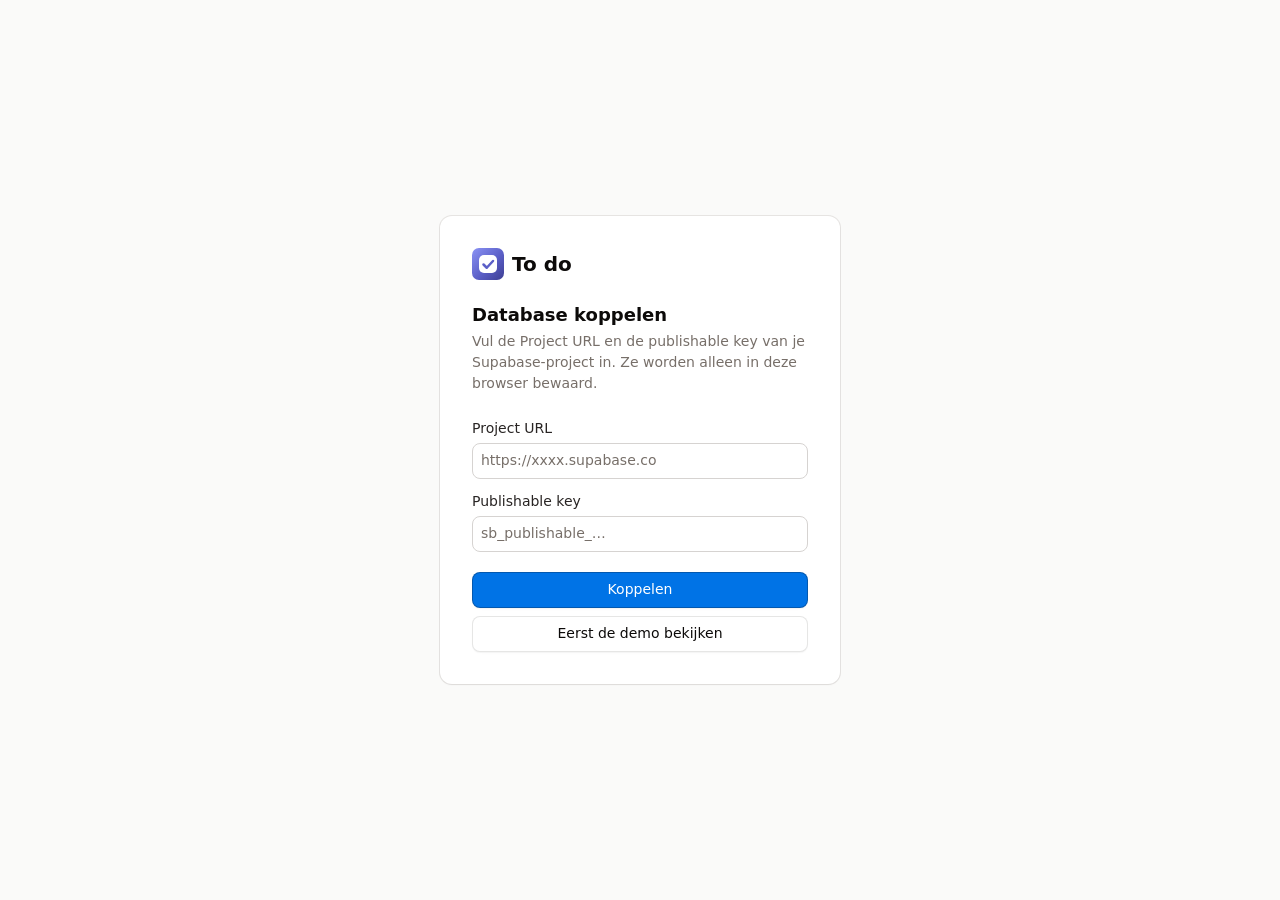
==== index.html @ 4c5f3b33 "To do-app: bord met lijsten (Teams-stijl) en notities per project Statische app zoals het CRM: bron " ====
<!DOCTYPE html>
<html lang="nl" data-theme="light">
<head>
<meta charset="utf-8">
<meta name="viewport" content="width=device-width, initial-scale=1, viewport-fit=cover">
<meta name="theme-color" content="#ffffff">
<meta name="apple-mobile-web-app-capable" content="yes">
<meta name="mobile-web-app-capable" content="yes">
<meta name="apple-mobile-web-app-title" content="To do">
<title>To do</title>
<link rel="icon" href="icon.svg" type="image/svg+xml">
<link rel="apple-touch-icon" href="icon-180.png">
<link rel="manifest" href="manifest.webmanifest">
<!--
  To do Ralph · to do's op een bord met lijsten (zoals Teams/Planner) en notities per project.
  Opzet gelijk aan het CRM: Moneybird UI-template, Supabase met Row Level Security, GitHub Pages.
  Demo zonder database: voeg ?demo toe aan de URL.
-->
<style>
/* ============================================================
   1. TOKENS — allemaal uit de Moneybird-stylesheet (lichte thema)
   ============================================================ */
:root{
  /* neutrale schaal (stone) */
  --n0:#ffffff; --n50:#fafaf9; --n100:#f5f5f4; --n200:#e7e5e4; --n300:#d6d3d1;
  --n400:#a6a09b; --n500:#776f69; --n600:#44403b; --n700:#292524; --n800:#0c0a09;
  /* blauw (merk) */
  --b50:#f5fbff; --b100:#e5f5ff; --b200:#cce6ff; --b300:#a3d1ff; --b400:#2491ff;
  --b500:#0073e6; --b600:#0057ad; --b700:#003b75;
  /* groen, oker, rood, paars, magenta */
  --g100:#f0f9f9; --g200:#c1ebe1; --g300:#94dbce; --g400:#36a18d; --g500:#2b8272; --g600:#216358; --g700:#15423b;
  --y100:#fff6e5; --y200:#ffdf9e; --y300:#ffc34d; --y400:#c28100; --y500:#9e6900; --y600:#754e00; --y700:#523600;
  --r100:#ffebeb; --r200:#ffdbdb; --r300:#ffbdbd; --r400:#ff5757; --r500:#eb0000; --r600:#b30000; --r700:#7a0000;
  --p100:#f3f1f8; --p200:#e4e2ee; --p300:#cfcce0; --p400:#9189c8; --p500:#786ab9; --p600:#5a4ca2; --p700:#3e336c;
  --m500:#d50199;
  --moneybird-blue:#0073e6; --moneybird-darkblue:#081245; --moneybird-skyblue:#00bfff;

  /* rollen */
  --app-background:var(--n50);
  --container-background:var(--n0);
  --block-background:var(--n50);
  --primary-title:var(--n800);
  --primary-text:var(--n700);
  --secondary-text:var(--n500);
  --placeholder:var(--n500);
  --border:rgba(12,10,9,.1);
  --border-dark:rgba(12,10,9,.2);
  --input-border:var(--n300);
  --link:var(--b600); --link-hover:var(--b700);
  --hover-bg:var(--n100);
  --active-bg:var(--b100); --active-text:var(--b600); --active-border:var(--b500);
  --focus-outline:var(--b200);
  --hover-overlay-rgb:12,10,9;
  --shadow-color-rgb:12,10,9;
  --shadow-border:rgba(166,160,155,.25);
  --overlay-bg:rgba(68,64,59,.4);

  /* signalen */
  --success:var(--g500); --success-hover:var(--g600);
  --danger:var(--r500);  --danger-hover:var(--r600);
  --warning:var(--y500); --warning-hover:var(--y600);
  --warning-alert:var(--y400);
  --info:var(--n500);
  --action:var(--b500);
  --badge-bg:var(--b200); --badge-text:var(--b700);
  --table-subheader:var(--n50); --table-informative:var(--b100); --table-highlighted:var(--y100);
  --table-danger:var(--r100); --table-selected:var(--n100);
  --table-line:var(--n200); --table-total-line:var(--n300);

  /* maten */
  --topnav-height:64px; --sidenav-width:240px; --sidenav-collapsed:64px;
  --button-height:36px; --button-padding:12px; --input-height:28px;
  --radius-container:12px; --radius:8px; --radius-small:4px; --radius-segment:6px; --radius-pagination:10px;
  --container-max:1100px; --form-column:816px;

  /* schaduwen */
  --shadow-container:0 0 0 1px var(--shadow-border), 0 1px 2px 0 rgba(var(--shadow-color-rgb),.05);
  --shadow-button:0 2px 4px -2px rgba(var(--shadow-color-rgb),.03), 0 1px 1px 0 rgba(var(--shadow-color-rgb),.03);
  --shadow-nav-active:0 1px 3px 0 rgba(19,29,41,.1);
  --shadow-dropdown:0 0 0 1px var(--shadow-border), 0 6px 12px -2px rgba(var(--shadow-color-rgb),.13), 0 2px 4px 0 rgba(var(--shadow-color-rgb),.1);
  --shadow-sticky:0 0 0 1px var(--shadow-border), 0 4px 8px -2px rgba(var(--shadow-color-rgb),.1), 0 2px 4px 0 rgba(var(--shadow-color-rgb),.08);
  --shadow-usermenu:0 8px 32px 0 rgba(0,59,117,.5);
  --shadow-segment:0 1px 2px .5px rgba(0,0,0,.05), 0 1px 4px 0 rgba(0,0,0,.05), 0 0 0 1px rgba(0,0,0,.1);
  --shadow-avatar:inset 0 0 0 1px rgba(12,10,9,.1);

  /* typografie */
  --font:"InterVariable","Inter",system-ui,-apple-system,"Segoe UI",Roboto,sans-serif;
  --font-mono:ui-monospace,SFMono-Regular,Menlo,Consolas,monospace;
  --text-body:14px; --lh-body:21px;
  --text-detail:12px; --lh-detail:18px;
  --text-headline:16px; --lh-headline:20px;
  --text-title2:18px; --lh-title2:22.5px;
  --text-title1:28px; --lh-title1:35px;
  --ease:cubic-bezier(.4,0,.2,1);
}

/* ============================================================
   2. BASIS
   ============================================================ */
*,*::before,*::after{box-sizing:border-box}
html,body{margin:0;background:var(--app-background);color:var(--primary-text);
  font:400 var(--text-body)/var(--lh-body) var(--font);font-variant-numeric:tabular-nums lining-nums;
  -webkit-font-smoothing:antialiased}
a{color:var(--link);text-decoration:none}
a:hover{color:var(--link-hover)}
button{font:inherit;color:inherit}
h1,h2,h3,p,ul{margin:0}
ul{padding:0;list-style:none}
.sr-only{position:absolute;width:1px;height:1px;overflow:hidden;clip:rect(0 0 0 0);white-space:nowrap}
.icon{width:1em;height:1em;stroke:currentColor;fill:none;stroke-width:1.75;stroke-linecap:round;stroke-linejoin:round;flex-shrink:0;display:block}
.icon--16{font-size:16px}.icon--14{font-size:14px}.icon--12{font-size:12px}

/* ============================================================
   3. LAYOUT: bovenbalk 64 · zijbalk 240 · main
   ============================================================ */
body{display:grid;grid-template-columns:var(--sidenav-width) 1fr;grid-template-rows:var(--topnav-height) 1fr;min-height:100vh;transition:grid-template-columns .3s}
body.sidenav-collapsed{grid-template-columns:var(--sidenav-collapsed) 1fr}

.topnav{grid-column:1/3;position:sticky;top:0;z-index:5000;height:var(--topnav-height);
  background:var(--container-background);border-bottom:1px solid var(--border);padding:0 12px}
.topnav__items{height:100%;display:grid;grid-template-columns:auto 1fr auto;align-items:center;gap:8px}
.topnav__left,.topnav__center,.topnav__right{display:flex;align-items:center;gap:8px;height:36px}
.topnav__center{justify-content:center}
.topnav__branding{display:flex;align-items:center;height:32px;width:calc(var(--sidenav-width) - 12px);padding-right:12px;margin-right:4px;color:var(--b600);font-weight:700;font-size:20px;letter-spacing:-.01em;gap:8px}
body.sidenav-collapsed .topnav__branding{width:auto}
.topnav__branding-mark{width:32px;height:32px;border-radius:8px;background:var(--b500);color:#fff;display:grid;place-items:center;font-size:16px}
body.sidenav-collapsed .topnav__branding-text{display:none}
.topnav .btn__text{max-width:10rem} /* Moneybird: 8rem; iets ruimer omdat de fallback-font breder is dan Inter */

/* zoekveld 416 × 36 */
.topnav-search{position:relative;width:416px;max-width:100%;height:36px}
.topnav-search__input{width:100%;height:36px;padding:0 40px;border:0;border-radius:var(--radius);background:var(--n100);
  font:500 var(--text-body)/normal var(--font);color:var(--n800);outline:0}
.topnav-search__input::placeholder{color:var(--primary-text)}
.topnav-search__input:focus{outline:2px solid var(--focus-outline)}
.topnav-search__icon{position:absolute;left:16px;top:11px;font-size:14px;color:var(--primary-text);pointer-events:none}
.topnav-search__kbd{position:absolute;right:6px;top:6px;height:24px;min-width:32px;padding:0 6px;border-radius:var(--radius-small);
  background:var(--n0);color:var(--n500);font:400 12px/18px var(--font-mono);display:flex;align-items:center;justify-content:center}
.topnav__notification{position:relative}
.topnav__notification-dot{position:absolute;top:4px;right:4px;width:12px;height:12px;border-radius:50%;background:var(--r500);border:2px solid #fff}

/* zijbalk */
.sidenav{grid-row:2;position:sticky;top:var(--topnav-height);height:calc(100vh - var(--topnav-height));
  background:var(--container-background);border-right:1px solid var(--border);overflow-y:auto;overflow-x:hidden;
  display:flex;flex-direction:column;justify-content:space-between}
.sidenav__items{padding:12px}
.sidenav__item{list-style:none}
.sidenav__item-link{display:flex;align-items:center;height:32px;border-radius:var(--radius);margin-bottom:4px;
  color:var(--primary-text);font-weight:500;text-decoration:none;position:relative;cursor:pointer;user-select:none}
.sidenav__item-link:hover,.sidenav__item-link:focus-visible{background:var(--hover-bg);color:var(--n800);outline:0}
.sidenav__item-icon{width:40px;display:flex;justify-content:center;color:var(--n600);font-size:16px}
.sidenav__item-text{flex:1;white-space:nowrap;overflow:hidden;text-overflow:ellipsis}
.sidenav__item-toggle{width:32px;height:32px;border:0;border-radius:var(--radius);background:transparent;color:var(--n500);
  display:flex;align-items:center;justify-content:center;cursor:pointer;font-size:14px;flex-shrink:0}
.sidenav__item-toggle:hover,.sidenav__item-toggle:focus-visible{background:rgba(0,0,0,.15);outline:0}
.sidenav__item-toggle .icon{transition:transform .15s var(--ease)}
.sidenav__item-link:focus-within{background:var(--hover-bg);color:var(--n800)} /* grijs direct na klik op de chevron = focus, geen 'open'-staat */
.sidenav__item--open > .sidenav__item-link .sidenav__item-toggle .icon{transform:rotate(180deg)}
.sidenav__item-link--active,.sidenav__item-link--active:hover{background:var(--b500);color:#fff;box-shadow:var(--shadow-nav-active)}
.sidenav__item-link--active .sidenav__item-icon,.sidenav__item-link--active .sidenav__item-toggle{color:#fff}
.sidenav__subitems{display:none;position:relative;margin-bottom:8px}
.sidenav__subitems::before{content:"";position:absolute;left:18px;top:0;bottom:0;width:2px;border-radius:1px;background:var(--border)}
.sidenav__item--open > .sidenav__subitems{display:block}
.sidenav__subitem-link{display:flex;align-items:center;height:32px;margin:0 0 4px 32px;padding-left:8px;border-radius:var(--radius);
  color:var(--n600);font-weight:500;cursor:pointer;white-space:nowrap;overflow:hidden;text-overflow:ellipsis}
.sidenav__subitem-link:hover{background:var(--hover-bg);color:var(--n800)}
.sidenav__subitem-link--active,.sidenav__subitem-link--active:hover{background:var(--b500);color:#fff;box-shadow:var(--shadow-nav-active)}
.sidenav__footer{padding:12px}
/* ingeklapt: 64 px, alleen iconen, tekst als zwarte tooltip */
body.sidenav-collapsed .sidenav{overflow:visible}
body.sidenav-collapsed .sidenav__item-text{position:absolute;left:48px;top:50%;transform:translateY(-50%);
  background:#000;color:#fff;border-radius:12px;padding:8px;width:max-content;max-width:20rem;display:none;z-index:6000;font-weight:500}
body.sidenav-collapsed .sidenav__item-link:hover .sidenav__item-text{display:block}
body.sidenav-collapsed .sidenav__item-toggle,body.sidenav-collapsed .sidenav__subitems{display:none}
body.sidenav-collapsed .sidenav__footer .icon{transform:rotate(180deg)}

/* werkvlak */
.main{grid-row:2;padding-bottom:64px;min-width:0}
.container{max-width:var(--container-max);margin:0 auto;padding:0 16px}
.main-column{max-width:var(--form-column)} /* formulierkolom: links uitgelijnd in de gecentreerde container, rest blijft leeg */
.actionbar{height:72px;display:flex;align-items:center;justify-content:space-between;gap:8px}
.actionbar--section{height:68px}
.actionbar__title{font:600 var(--text-title2)/var(--lh-title2) var(--font);color:var(--primary-title);padding-left:16px}
.actionbar__actions{display:flex;align-items:center;gap:8px}
.view{display:none}.view--active{display:block}

/* ============================================================
   4. KNOPPEN
   ============================================================ */
.btn{--btn-bg:var(--container-background);--btn-text:var(--n800);--btn-border:var(--border);--btn-overlay:.15;
  position:relative;display:inline-flex;align-items:center;justify-content:center;gap:8px;
  height:var(--button-height);min-width:var(--button-height);max-width:100%;padding:0 var(--button-padding);
  border-radius:var(--radius);border:1px solid var(--btn-border);background:var(--btn-bg);color:var(--btn-text);
  box-shadow:var(--shadow-button);font:500 var(--text-body)/var(--lh-body) var(--font);
  cursor:pointer;user-select:none;text-decoration:none;white-space:nowrap;transition:transform .1s ease-in-out;outline-offset:1px}
.btn:hover,.btn:active{background:linear-gradient(rgba(var(--hover-overlay-rgb),var(--btn-overlay)),rgba(var(--hover-overlay-rgb),var(--btn-overlay))),var(--btn-bg);color:var(--btn-text)}
.btn:active{transform:scale(.98)}
.btn:focus-visible{outline:2px dashed var(--m500)}
.btn__text{padding-bottom:1px;overflow:hidden;text-overflow:ellipsis;white-space:nowrap}
.btn__icon-right{margin-left:-4px;font-size:14px;transition:transform .15s var(--ease)}
.btn[aria-expanded="true"] .btn__icon-right{transform:rotate(180deg)}
.btn--primary{--btn-bg:var(--b500);--btn-text:#fff;--btn-border:rgba(12,10,9,.25)}
.btn--success{--btn-bg:var(--success);--btn-text:#fff;--btn-border:rgba(12,10,9,.25)}
.btn--danger{--btn-bg:var(--danger);--btn-text:#fff;--btn-border:rgba(12,10,9,.25)}
.btn--warning{--btn-bg:var(--warning);--btn-text:#fff;--btn-border:rgba(12,10,9,.25)}
.btn--dark{--btn-bg:var(--n600);--btn-text:#fff;--btn-border:var(--n700)}
.btn--info{--btn-bg:var(--b100);--btn-text:var(--b600);--btn-border:var(--b500)}
.btn--light{--btn-bg:var(--n100);--btn-text:var(--primary-text);--btn-border:var(--n700)}
.btn--transparent{--btn-bg:transparent;--btn-text:#fff;--btn-border:rgba(255,255,255,.4);--btn-overlay:.1;box-shadow:none}
.btn--icon-only{width:var(--button-height);padding:0 8px}
.btn--icon-only:has(.btn__icon-right){width:auto;padding:0 var(--button-padding);gap:4px}
.btn:disabled,.btn--disabled{--btn-bg:var(--n100);--btn-text:var(--n500);--btn-border:var(--n300);cursor:default;pointer-events:none}
/* in tabellen en formulieren: knop zo hoog als een veld */
.table .btn,.form-input .btn,.compact .btn{--button-height:var(--input-height);--button-padding:8px}

/* ============================================================
   5. UITKLAPMENU'S
   ============================================================ */
.drpdwn{position:relative;display:inline-flex}
.drpdwn__menu{position:absolute;top:100%;left:0;margin-top:4px;min-width:192px;padding:4px;z-index:6000;
  background:var(--container-background);border-radius:var(--radius);box-shadow:var(--shadow-dropdown);
  display:flex;flex-direction:column;opacity:0;transform:scale(.96);transform-origin:top;pointer-events:none;
  transition:opacity 75ms var(--ease),transform 75ms var(--ease)}
.drpdwn__menu--right{left:auto;right:0;transform-origin:top right}
.drpdwn--open .drpdwn__menu{opacity:1;transform:none;pointer-events:auto}
.drpdwn__item{display:flex;align-items:center;gap:8px;padding:6px 8px;border-radius:var(--radius-small);
  color:var(--primary-text);white-space:nowrap;cursor:pointer;border:0;background:none;width:100%;text-align:left;font:inherit}
.drpdwn__item:hover,.drpdwn__item:focus-visible{background:var(--hover-bg);color:var(--primary-text);outline:0}
.drpdwn__item .icon{color:var(--n500);font-size:14px}
.drpdwn__item--danger{color:var(--r500)}.drpdwn__item--danger .icon{color:var(--r400)}
.drpdwn__divider{border:0;border-top:1px solid var(--border);margin:4px 0}
/* donkerblauw menu (gebruiker, administratie) */
.drpdwn__menu--blue{width:225px;padding:12px;border-radius:var(--radius-container);
  background:radial-gradient(100% 100% at 50% 0%,var(--b500) 0%,var(--b600) 100%);box-shadow:var(--shadow-usermenu)}
.drpdwn__menu--blue .drpdwn__item{height:36px;padding:8px;border-radius:var(--radius);color:#fff;font-weight:500}
.drpdwn__menu--blue .drpdwn__item .icon{color:rgba(255,255,255,.5);font-size:16px}
.drpdwn__menu--blue .drpdwn__item:hover{background:rgba(255,255,255,.1);color:#fff}
.drpdwn__menu--blue .drpdwn__divider{border-top-color:rgba(255,255,255,.1);margin:8px 0}
.drpdwn__suffix{margin-left:auto;color:rgba(255,255,255,.5);font-weight:400}

/* ============================================================
   6. CONTAINERS, MELDINGEN, KAARTEN, LIJSTEN
   ============================================================ */
.base-container{background:var(--container-background);border-radius:var(--radius-container);box-shadow:var(--shadow-container)}
.base-container--padding{padding:12px 16px}
.stack{display:flex;flex-direction:column;gap:8px;margin-bottom:16px}
.alert{display:flex;align-items:center;gap:12px;padding:12px 16px;background:var(--container-background);
  border-radius:var(--radius-container);box-shadow:var(--shadow-container);color:var(--primary-text);--alert-color:var(--info)}
.alert__icon{align-self:flex-start;margin-top:2px;font-size:16px;color:var(--alert-color)}
.alert__body{flex:1;font-weight:500}
.alert__chevron{font-size:14px;color:var(--n400)}
.alert--success{--alert-color:var(--success)} .alert--danger{--alert-color:var(--danger)}
.alert--warning{--alert-color:var(--warning-alert)} .alert--action{--alert-color:var(--action)}
a.alert:hover{color:var(--primary-text)}

.cards{display:grid;grid-template-columns:repeat(3,1fr);gap:16px}
.card{padding:8px 16px;display:flex;flex-direction:column}
.card__title{font:500 var(--text-body)/17.5px var(--font);padding:4px 0 12px}
.feed-item{border-top:1px solid var(--border);padding:4px 0}
.feed-item__link{display:grid;grid-template-columns:36px 1fr 17.5px;gap:0 12px;align-items:center;padding:8px;margin:0 -8px;border-radius:var(--radius);color:var(--primary-text)}
.feed-item__link:hover{background:var(--hover-bg);color:var(--primary-text)}
.feed-item__icon{width:36px;height:36px;border-radius:var(--radius);background:var(--b500);color:#fff;display:grid;place-items:center;font-size:16px}
.feed-item__icon--attention{background:var(--y500)}
.feed-item__icon--success{background:var(--g500)}
.feed-item__title{color:var(--primary-text)}
.feed-item__title small{color:var(--secondary-text);font-size:inherit}
.feed-item__detail{font:600 var(--text-headline)/var(--lh-headline) var(--font)}
.feed-item__chevron{font-size:14px;color:var(--n300)}

.feed-list{padding:0;overflow:hidden}
.feed-entry{display:grid;grid-template-columns:36px auto 1fr 88px;grid-template-rows:21px 24px;gap:4px 12px;
  align-items:center;padding:12px 16px;color:var(--primary-text)}
.feed-entry:nth-child(odd){background:var(--n50)}
.feed-entry:hover{color:var(--primary-text)}
.feed-entry__avatar{grid-row:1/3;width:36px;height:36px;border-radius:var(--radius);background:var(--n0);box-shadow:var(--shadow-avatar);
  display:grid;place-items:center;font:600 12px/18px var(--font);color:var(--n500);text-transform:uppercase}
.feed-entry__title{grid-column:2/4;font-weight:500;white-space:nowrap;overflow:hidden;text-overflow:ellipsis}
.feed-entry__state{grid-column:2}
.feed-entry__subtitle{grid-column:3;color:var(--secondary-text);display:flex;align-items:center;gap:4px;white-space:nowrap;overflow:hidden;text-overflow:ellipsis;min-width:0}
.feed-entry__subtitle span{overflow:hidden;text-overflow:ellipsis}
.feed-entry__amount{grid-column:4;grid-row:1;text-align:right;font-weight:500}
.feed-entry__date{grid-column:4;grid-row:2;text-align:right;color:var(--secondary-text)}

/* bedragnotatie: centen als kleine superscript */
.money{font-variant-numeric:tabular-nums;white-space:nowrap}
.money__cents{font-size:10px;line-height:15px;vertical-align:text-top}

/* ============================================================
   7. STATUSLABELS, BADGES
   ============================================================ */
.state-label{display:inline-flex;align-items:center;justify-content:center;gap:4px;height:24px;padding:0 8px;border-radius:var(--radius);
  background:var(--info);color:#fff;font:600 var(--text-detail)/var(--lh-detail) var(--font);white-space:nowrap}
.state-label--success{background:var(--success)} .state-label--warning{background:var(--warning)}
.state-label--danger{background:var(--danger)} .state-label--action{background:var(--action)}
.state-label--full-width{display:flex;height:28px;width:104px}
.badge{display:inline-flex;align-items:center;height:20px;padding:0 4px;border-radius:var(--radius);background:var(--badge-bg);color:var(--badge-text);font:600 var(--text-detail)/var(--lh-detail) var(--font)}
.kbd{display:inline-flex;align-items:center;height:24px;padding:0 6px;border-radius:var(--radius-small);background:var(--n0);box-shadow:var(--shadow-container);color:var(--n500);font:400 12px/18px var(--font-mono)}

/* ============================================================
   8. TABELLEN
   ============================================================ */
.table-container{background:var(--container-background);border-radius:var(--radius-container);box-shadow:var(--shadow-container);overflow:hidden}
.table{width:100%;table-layout:fixed;border-collapse:separate;border-spacing:0}
.table th,.table td{height:40px;padding:0 8px;white-space:nowrap;overflow:hidden;text-overflow:ellipsis;vertical-align:middle;text-align:left;color:var(--primary-text)}
.table th{font-weight:500;box-shadow:inset 0 -1px 0 0 var(--table-line)}
.table th:first-child,.table td:first-child{padding-left:16px}
.table th:last-child,.table td:last-child{padding-right:16px}
.table__cell--amount{text-align:right!important;text-overflow:initial}
.table__cell--checkbox{width:40px;padding:0 8px 0 16px}
.table__row--link{cursor:pointer}
.table__row--link:hover{background-image:linear-gradient(rgba(var(--hover-overlay-rgb),.05),rgba(var(--hover-overlay-rgb),.05))}
.table__row--selected td{background:var(--table-selected)}
.table__row--subheader td{background:var(--table-subheader);font-weight:500;box-shadow:inset 0 -1px 0 0 var(--table-line),0 -1px 0 0 var(--table-line)}
.table__row--total td{border-top:1px solid var(--table-total-line);font-weight:500}
.table a{color:var(--primary-text)}
.checkbox{display:inline-flex;align-items:center;gap:8px;padding-top:4px;cursor:pointer;font-weight:500}
.checkbox input{width:16px;height:16px;margin:0;accent-color:var(--b500);border:1px solid var(--n300)}

.pagination{display:flex;align-items:center;gap:2px;padding:2px;margin:12px auto 0;width:fit-content;max-width:100%;
  background:var(--container-background);border-radius:var(--radius-pagination);box-shadow:var(--shadow-container)}
.pagination>*{min-width:30px;height:30px;padding:0 8px;display:inline-flex;align-items:center;justify-content:center;border-radius:var(--radius);
  color:var(--primary-text);transition:background-color .15s cubic-bezier(.65,0,.35,1)}
.pagination>a:hover{background:var(--hover-bg);color:var(--primary-text)}
.pagination>.current{background:var(--active-bg);color:var(--active-text)}
.pagination>span{color:var(--placeholder);cursor:default}

/* tabs */
.tab-group{display:flex;align-items:flex-end;gap:2px}
.tab{display:inline-flex;align-items:center;height:36px;background:var(--n100);border:1px solid var(--border);border-radius:4px 4px 0 0;color:var(--secondary-text);font-weight:500;padding:0 16px;cursor:pointer}
.tab:hover{color:var(--link-hover)}
.tab--active{background:var(--n50);border-bottom-color:var(--n50);color:var(--primary-text)}

/* ============================================================
   9. FORMULIEREN
   ============================================================ */
.fieldset{border:0;padding:0;margin:0 0 24px;min-width:0}
.fieldset__header{display:flex;align-items:center;gap:8px;padding-bottom:12px;margin-bottom:16px;border-bottom:1px solid var(--border);font-weight:500}
.fieldset__header .icon{font-size:16px;color:var(--n600)}
.fieldset__sub{padding-left:32px}
.fieldset__subtitle{font-weight:500;margin:16px 0 8px}
.form-input{display:grid;grid-template-columns:162px 1fr;column-gap:8px;margin-bottom:4px;align-items:start}
.form-input__label{display:flex;align-items:center;gap:6px;height:var(--input-height);padding-bottom:1px;font-weight:500;color:var(--primary-text)}
.form-input__label .icon{font-size:14px;color:var(--b500)}
.form-input__field{display:flex;align-items:center;gap:8px;min-width:0}
.form-input__hint{color:var(--secondary-text);font-size:var(--text-detail);line-height:var(--lh-detail);margin-top:4px}
.text-field{position:relative;display:inline-flex;align-items:center}
.text-field__input,.select,.textarea{height:var(--input-height);padding:4px 8px 5px;border:1px solid var(--input-border);border-radius:var(--radius);
  background:var(--n0);color:var(--primary-text);font:400 var(--text-body)/normal var(--font);font-variant-numeric:tabular-nums;
  text-overflow:ellipsis;outline:0;appearance:none;width:186px;max-width:100%}
.text-field__input:focus,.select:focus,.textarea:focus{border-color:var(--b500);outline:2px solid var(--focus-outline);outline-offset:0}
.text-field__input::placeholder{color:var(--placeholder)}
.text-field__input:disabled{background:var(--n100);color:var(--n500)}
.text-field--warning .text-field__input{border-color:var(--y400)}
.text-field--warning .text-field__input:focus{outline-color:var(--y200)}
.text-field--success .text-field__input{border-color:var(--g500)}
.text-field--error .text-field__input{border-color:var(--r500)}
.text-field--error .text-field__input:focus{outline-color:var(--r200)}
.text-field--wide .text-field__input{width:235px}
.text-field--narrow .text-field__input{width:118px}
.text-field--full .text-field__input{width:100%}
.input-group{display:inline-flex;align-items:stretch}
.input-group__prefix{display:flex;align-items:center;gap:4px;height:var(--input-height);padding:0 8px 0 10px;border:1px solid var(--input-border);border-right:0;border-radius:var(--radius) 0 0 var(--radius);background:var(--n0);color:var(--primary-text);cursor:pointer}
.input-group__prefix .icon{font-size:12px;color:var(--n500)}
.input-group .text-field__input{border-radius:0 var(--radius) var(--radius) 0}
.select{width:240px;padding-right:28px;background-image:url("data:image/svg+xml,%3Csvg xmlns='http://www.w3.org/2000/svg' viewBox='0 0 24 24' fill='none' stroke='%23776f69' stroke-width='2' stroke-linecap='round' stroke-linejoin='round'%3E%3Cpath d='M6 9l6 6 6-6'/%3E%3C/svg%3E");background-repeat:no-repeat;background-position:right 8px center;background-size:14px}
.textarea{height:auto;min-height:84px;resize:none;width:100%;line-height:var(--lh-body)}
.radio-group--segmented{display:inline-flex;height:28px;padding:2px;border-radius:var(--radius);background:var(--n100);gap:0}
.radio-group__item{display:flex}
.radio-group__item input{position:absolute;opacity:0;width:0;height:0}
.radio-group__label{display:flex;align-items:center;height:24px;padding:2px 8px;border-radius:var(--radius-segment);font:600 var(--text-detail)/var(--lh-detail) var(--font);color:var(--n500);cursor:pointer}
.radio-group__item input:checked + .radio-group__label{background:var(--n0);color:var(--primary-text);box-shadow:var(--shadow-segment)}
/* schakelaar: rustig grijs spoor, witte knop met schaduw; aan = blauw */
.switch{-webkit-appearance:none;appearance:none;position:relative;display:inline-block;flex:none;width:40px;height:24px;padding:0;margin:0;border:0;border-radius:12px;
  background:var(--n300);cursor:pointer;transition:background .18s ease;box-shadow:inset 0 0 0 1px rgba(0,0,0,.04);vertical-align:middle}
.switch:hover{background:var(--n400,#b5b5b0)}
.switch:focus-visible{outline:2px solid var(--b500);outline-offset:2px}
.switch::after{content:"";position:absolute;top:3px;left:3px;width:18px;height:18px;border-radius:50%;background:#fff;
  box-shadow:0 1px 2px rgba(0,0,0,.18),0 1px 1px rgba(0,0,0,.06);transition:transform .18s ease}
.switch .switch__knob{display:none}
.switch[aria-checked="true"]{background:var(--b500)}
.switch[aria-checked="true"]:hover{background:var(--b600,var(--b500))}
.switch[aria-checked="true"]::after{transform:translateX(16px)}
.switch-row{display:inline-flex;align-items:center;gap:10px;min-height:var(--input-height)}
.switch-row__hint{color:var(--secondary-text);font-size:13px}
.actionbar-bottom{position:sticky;bottom:16px;margin-top:16px;height:72px;display:flex;align-items:center;justify-content:center;gap:8px;padding:0 16px;
  background:var(--container-background);border-radius:var(--radius-container);box-shadow:var(--shadow-sticky);z-index:100}

/* ============================================================
   10. DIALOOG
   ============================================================ */
.overlay{position:fixed;inset:0;z-index:7000;background:var(--overlay-bg);display:none}
.popup{position:fixed;inset:0;z-index:8000;display:none;align-items:center;justify-content:center;pointer-events:none}
.popup--open,.overlay--open{display:flex}
.popup__container{pointer-events:all;width:768px;max-width:100%;max-height:100%;margin:16px;display:flex;flex-direction:column;
  background:var(--container-background);border-radius:var(--radius-container);box-shadow:var(--shadow-dropdown)}
.popup--small .popup__container{width:400px}
.popup__header{display:flex;align-items:center;justify-content:space-between;gap:8px;padding:16px;border-bottom:1px solid var(--border)}
.popup__title{font:600 var(--text-title2)/var(--lh-title2) var(--font);color:var(--primary-title)}
.popup__body{padding:16px;overflow-y:auto}
.popup--small .popup__body{padding:32px}
.popup__footer{display:flex;justify-content:center;gap:8px;padding:16px 16px 32px}
.popup .text-field__input,.popup .select{height:36px}
.popup .form-input__label{height:36px}


/* ============================================================
   To do — aanvullingen op het Moneybird-template
   ============================================================ */
.icon--20{font-size:20px}
.muted{color:var(--secondary-text)}
.nowrap{white-space:nowrap}
.mt16{margin-top:16px}.mb16{margin-bottom:16px}
.hidden{display:none!important}

/* lege staat */
.empty{padding:32px 16px;text-align:center;color:var(--secondary-text)}
.empty__title{color:var(--primary-text);font-weight:500;margin-bottom:4px}
.empty .btn{margin-top:12px}

/* zoekveld (telefoon) */
.filter-search{width:240px}
.filter-search .text-field__input{width:100%;padding-left:28px}
.filter-search .icon{position:absolute;left:9px;font-size:13px;color:var(--n500);pointer-events:none}

/* formulieren en dialoog */
.kv{display:grid;grid-template-columns:auto 1fr;gap:4px 12px}
.kv dt{color:var(--secondary-text)}
.kv dd{margin:0;text-align:right;font-weight:500}
.form-input--top .form-input__label{align-self:start}
.text-field__input[type=date]{width:150px}
.popup .textarea{min-height:84px;resize:vertical}
.popup .select{width:100%;max-width:320px}
.popup--small .text-field__input{width:100%}
.chips{display:flex;flex-wrap:wrap;gap:6px;align-items:center;min-height:36px}
.topnav__user .icon--14{display:none}
.topnav__user .btn__text{max-width:14rem}
.brand-logo{width:32px;height:32px;display:block;flex-shrink:0}

/* instellingen: rijen */
.type-row{display:flex;align-items:center;gap:8px;margin-bottom:4px}
.type-row .text-field__input{width:240px}
.type-row__count{color:var(--secondary-text);min-width:70px}

/* melding onderaan */
.toast{position:fixed;left:50%;bottom:24px;transform:translateX(-50%) translateY(8px);z-index:9000;opacity:0;pointer-events:none;
  transition:opacity .15s var(--ease),transform .15s var(--ease);box-shadow:var(--shadow-dropdown);max-width:calc(100vw - 32px)}
.toast--open{opacity:1;transform:translateX(-50%)}

/* inlog- en configuratiescherm */
body.auth-mode{display:block}
body.auth-mode .topnav,body.auth-mode .sidenav,body.auth-mode .main,body.auth-mode .tabbar{display:none}
.auth{min-height:100vh;display:none;align-items:center;justify-content:center;padding:16px}
body.auth-mode .auth{display:flex}
.auth__box{width:400px;max-width:100%;padding:32px}
.auth__brand{display:flex;align-items:center;gap:8px;color:var(--primary-title);font-weight:700;font-size:20px;margin-bottom:24px}
.auth__title{font:600 var(--text-title2)/var(--lh-title2) var(--font);color:var(--primary-title);margin-bottom:4px}
.auth__lead{color:var(--secondary-text);margin-bottom:24px}
.auth__field{display:flex;flex-direction:column;gap:4px;margin-bottom:12px}
.auth__field label{font-weight:500}
.auth__field .text-field__input{width:100%;height:36px}
.auth__actions{display:flex;flex-direction:column;gap:8px;margin-top:20px}
.auth__actions .btn{justify-content:center}
.auth__error{color:var(--r600);margin-top:12px;min-height:21px}
.auth__switch{margin-top:16px;color:var(--secondary-text);text-align:center}
.auth__switch a{cursor:pointer}

/* zijbalk */
.sidenav__divider{height:1px;background:var(--border);margin:8px 4px 12px}
.sidenav__item-link--active .badge{background:#fff;color:var(--b600)}

/* ============================================================
   LABELS (kleuren zoals in Teams/Planner)
   ============================================================ */
.lc-groen{--lb:#d9ecc8;--lf:#2c5410}
.lc-geel{--lb:#f6e9c1;--lf:#6b4a00}
.lc-rood{--lb:#f9d6d6;--lf:#8e1a1a}
.lc-blauw{--lb:#d4e6f8;--lf:#0d4a85}
.lc-paars{--lb:#e3dcf5;--lf:#4b2f8f}
.lc-roze{--lb:#f8d7ea;--lf:#8a1c5c}
.lc-teal{--lb:#cdeceb;--lf:#0f5553}
.lc-grijs{--lb:#e7e5e4;--lf:#44403b}
.lbl{display:inline-flex;align-items:center;gap:4px;height:28px;padding:0 10px;border-radius:6px;background:var(--lb,var(--n100));color:var(--lf,var(--n600));
  font:600 13px/1 var(--tfont);white-space:nowrap;max-width:100%;overflow:hidden;text-overflow:ellipsis;border:0}
.lbl--dot{width:16px;height:16px;padding:0;border-radius:4px;flex-shrink:0}
.lbl--pick{cursor:pointer;height:30px;box-shadow:inset 0 0 0 1px rgba(12,10,9,.08);opacity:.55}
.lbl--pick .icon{display:none}
.lbl--pick:hover{opacity:.85}
.lbl--on,.lbl--on:hover{opacity:1;box-shadow:inset 0 0 0 2px var(--lf)}
.lbl--on .icon{display:block}

/* ============================================================
   TO DO'S: bord met lijsten als kolommen, zoals Teams/Planner
   ============================================================ */
:root{--tfont:"Segoe UI","Segoe UI Web (West European)",-apple-system,BlinkMacSystemFont,Roboto,"Helvetica Neue",sans-serif;--tline:#e0e0e0;--ttext:#242424;--tsub:#616161}
body[data-view=taken] .main,body[data-view=notities] .main{padding-bottom:0}
.board-page{display:flex;flex-direction:column;height:calc(100vh - var(--topnav-height));height:calc(100dvh - var(--topnav-height));font-family:var(--tfont);color:var(--ttext)}
.board-bar{display:flex;flex-wrap:wrap;align-items:center;gap:8px 16px;padding:16px 24px 4px}
.board-bar__title{margin:0;font:600 20px/28px var(--tfont);color:var(--ttext)}
.board-bar__filter{display:flex;flex-wrap:wrap;gap:6px}
.board-bar__count{margin-left:auto;font-size:13px}
.fpill{height:28px;padding:0 12px;border-radius:999px;border:1px solid var(--tline);background:#fff;color:var(--tsub);font:600 13px/1 var(--tfont);cursor:pointer}
.fpill:hover{border-color:#bdbdbd;color:var(--ttext)}
.fpill--on,.fpill--on:hover{background:var(--lb,#ebebeb);color:var(--lf,var(--ttext));border-color:var(--lf,#8a8a8a)}
.board{flex:1;min-height:0;display:grid;grid-auto-flow:column;grid-auto-columns:minmax(300px,380px);gap:8px;padding:8px 16px 0;overflow-x:auto;overflow-y:hidden;align-items:stretch}
.col{display:flex;flex-direction:column;min-height:0;min-width:0;padding:0 8px;border-radius:10px}
.col--over{background:rgba(91,95,199,.06)}
.col__head{display:flex;align-items:center;gap:4px;padding:8px 4px 4px 8px;min-height:44px}
.col__title{flex:1;min-width:0;margin:0;display:flex;gap:6px;font:700 18px/24px var(--tfont);color:var(--ttext)}
.col__name{overflow:hidden;text-overflow:ellipsis;white-space:nowrap}
.col__n{flex-shrink:0}
.col__menu,.tcard__menu{display:grid;place-items:center;width:28px;height:28px;border:0;border-radius:6px;background:none;color:var(--tsub);cursor:pointer;font-size:18px;flex-shrink:0}
.col__menu:hover,.tcard__menu:hover,.drpdwn--open>.col__menu,.drpdwn--open>.tcard__menu{background:#ebebeb;color:var(--ttext)}
.col__menu{opacity:0}
.col:hover .col__menu,.col__menu:focus-visible,.drpdwn--open>.col__menu{opacity:1}
.col__add{display:flex;align-items:center;gap:12px;width:100%;height:40px;padding:0 8px;margin-bottom:6px;border:0;border-radius:6px;background:none;color:var(--ttext);font:600 15px/1 var(--tfont);cursor:pointer;text-align:left;flex-shrink:0}
.col__add .icon{font-size:20px;stroke-width:1.5}
.col__add:hover{background:#ebebeb}
.col__body{flex:1;min-height:60px;overflow-y:auto;overflow-x:hidden;padding:2px 6px 32px 2px;display:flex;flex-direction:column;gap:8px;scrollbar-width:thin;scrollbar-color:#8a8a8a transparent}
.col--end .col__body::after{content:"";display:block;height:3px;border-radius:2px;background:#5b5fc7;flex-shrink:0;order:0}

/* kaart */
.tcard{position:relative;flex-shrink:0;display:flex;flex-direction:column;gap:10px;padding:14px 16px 16px;border-radius:8px;background:#fff;border:1px solid var(--tline);
  box-shadow:0 1px 2px rgba(0,0,0,.08),0 2px 4px rgba(0,0,0,.05);cursor:pointer;outline:0}
.tcard:hover{box-shadow:0 2px 4px rgba(0,0,0,.1),0 6px 12px rgba(0,0,0,.09)}
.tcard:focus-visible{border-color:#5b5fc7;box-shadow:0 0 0 1px #5b5fc7}
.tcard--dragging{opacity:.35}
.tcard--before::before{content:"";position:absolute;left:0;right:0;top:-6px;height:3px;border-radius:2px;background:#5b5fc7}
.tcard__labels{display:flex;flex-wrap:wrap;gap:6px;padding-right:28px}
.tcard__row{display:flex;align-items:flex-start;gap:12px;padding-left:12px}
.tcard__labels + .tcard__row .tcard__title{padding-right:0}
.tcard__title{flex:1;min-width:0;padding-right:24px;font:400 16px/24px var(--tfont);color:var(--ttext);overflow-wrap:anywhere}
.tcard__meta{display:flex;flex-wrap:wrap;align-items:center;gap:6px 14px;padding-left:12px}
.tmeta{display:inline-flex;align-items:center;gap:6px;font:400 12px/16px var(--tfont);color:var(--tsub)}
.tmeta .icon{font-size:18px;stroke-width:1.4}
.tmeta--late{color:#c4314b;font-weight:600}
.tmeta--today{color:#8a5a00;font-weight:600}
.tcard .drpdwn{position:absolute;top:10px;right:8px}
.tcard__menu{opacity:0}
.tcard:hover .tcard__menu,.tcard:focus-within .tcard__menu,.drpdwn--open>.tcard__menu{opacity:1}
/* rondje om af te vinken */
.tcheck{display:grid;place-items:center;flex-shrink:0;width:20px;height:20px;margin-top:2px;padding:0;border-radius:50%;border:1.5px solid #424242;background:#fff;color:transparent;cursor:pointer;font-size:12px}
.tcheck .icon{stroke-width:2.5}
.tcheck:hover{color:#424242}
.tcheck:focus-visible{outline:2px solid #5b5fc7;outline-offset:2px}
.tcheck--on,.tcheck--on:hover{background:#5b5fc7;border-color:#5b5fc7;color:#fff}
.tcheck--ghost{border-style:dashed;border-color:#8a8a8a;cursor:default}
.tcard--done .tcard__title{color:var(--tsub);text-decoration:line-through}
.tcard--done .lbl{opacity:.6}
/* nieuwe taak */
.tcard--new{cursor:default;border-color:#5b5fc7;box-shadow:0 0 0 1px #5b5fc7}
.tcard__input{flex:1;min-width:0;border:0;outline:0;background:none;padding:0;font:400 16px/24px var(--tfont);color:var(--ttext)}
.tcard__input::placeholder{color:#8a8a8a}
.tcard__newbar{display:flex;justify-content:flex-end;gap:8px}
.tcard__newbar .btn{--button-height:30px;--button-padding:12px}
.cl{width:100%;min-width:0}
/* voltooide taken */
.col__done{display:flex;align-items:center;gap:12px;width:100%;height:40px;flex-shrink:0;margin-top:6px;padding:0 12px 0 14px;border:0;border-radius:6px;background:none;color:var(--tsub);font:400 15px/1 var(--tfont);cursor:pointer;text-align:left}
.col__done:hover{background:#ebebeb;color:var(--ttext)}
.col__done .icon{font-size:18px}
.col__done-n{margin-left:auto}
/* nieuwe lijst */
.col--new{padding-top:8px}
.col__newlist{display:flex;align-items:center;gap:10px;width:100%;height:44px;padding:0 12px;border:1px dashed #bdbdbd;border-radius:8px;background:none;color:var(--tsub);font:600 15px/1 var(--tfont);cursor:pointer}
.col__newlist:hover{background:#ebebeb;color:var(--ttext)}
/* checklist in het taakvenster */
.cl-row{display:flex;align-items:center;gap:8px;margin-bottom:4px}
.cl-check{width:18px;height:18px;margin:0;flex-shrink:0;accent-color:#5b5fc7;cursor:pointer}
.cl-row .cl-text{flex:1;min-width:0;border-color:transparent;background:none}
.cl-row .cl-text:hover{border-color:var(--input-border)}
.cl-row .cl-text:focus{border-color:var(--b500);background:var(--n0)}
.cl-check:checked + .cl-text{text-decoration:line-through;color:var(--secondary-text)}
.cl-x{color:var(--n500);opacity:0}
.cl-row:hover .cl-x,.cl-x:focus-visible{opacity:1}
.cl-plus{display:grid;place-items:center;width:18px;height:18px;color:var(--n500);flex-shrink:0}
.cl-row--new .cl-text{border-color:var(--input-border);background:var(--n0)}

/* ============================================================
   NOTITIES: projecten · notities · editor
   ============================================================ */
.notes{display:grid;grid-template-columns:240px 300px minmax(0,1fr);height:calc(100vh - var(--topnav-height));height:calc(100dvh - var(--topnav-height))}
.npane{display:flex;flex-direction:column;min-width:0;min-height:0;border-right:1px solid var(--border)}
.npane--list{background:var(--container-background)}
.npane--editor{border-right:0;background:var(--container-background)}
.npane__head{display:flex;align-items:center;gap:8px;min-height:56px;padding:8px 12px 8px 16px;flex-shrink:0}
.npane__head .btn{--button-height:28px;--button-padding:8px}
.npane__title{flex:1;min-width:0;margin:0;font:600 16px/22px var(--font);color:var(--primary-title);overflow:hidden;text-overflow:ellipsis;white-space:nowrap}
.npane__scroll{flex:1;min-height:0;overflow-y:auto;padding:0 8px 24px;scrollbar-width:thin}
.npane__empty{flex:1;display:grid;place-items:center}
.npane__search{margin:0 12px 8px;width:auto}
.nproj{display:flex;align-items:center;gap:10px;height:36px;padding:0 8px;border-radius:var(--radius);color:var(--primary-text);font-weight:500;text-decoration:none}
.nproj .icon{font-size:16px;color:var(--n500)}
.nproj:hover{background:var(--hover-bg);color:var(--primary-text)}
.nproj--on,.nproj--on:hover{background:var(--active-bg);color:var(--active-text)}
.nproj--on .icon{color:var(--active-text)}
.nproj__name{flex:1;min-width:0;overflow:hidden;text-overflow:ellipsis;white-space:nowrap}
.nproj__n{font-size:12px;color:var(--secondary-text);font-weight:400}
.nitem{display:flex;flex-direction:column;gap:2px;padding:10px 12px;border-radius:var(--radius);color:var(--primary-text);text-decoration:none;border-bottom:1px solid transparent}
.nitem + .nitem{margin-top:2px}
.nitem:hover{background:var(--hover-bg);color:var(--primary-text)}
.nitem--on,.nitem--on:hover{background:var(--active-bg)}
.nitem__title{display:flex;align-items:center;gap:6px;font-weight:600;color:var(--primary-title);min-width:0}
.nitem__title span{overflow:hidden;text-overflow:ellipsis;white-space:nowrap}
.nitem__title .icon{color:var(--b500)}
.nitem__snippet{font-size:13px;line-height:18px;color:var(--secondary-text);overflow:hidden;text-overflow:ellipsis;white-space:nowrap}
.nitem__date{font-size:12px;line-height:16px;color:var(--n400)}
.npane__head--editor{border-bottom:1px solid var(--border);padding-left:24px}
.nstatus{flex:1;min-width:0;font-size:12px;color:var(--secondary-text);overflow:hidden;text-overflow:ellipsis;white-space:nowrap}
.btn--pinned{color:var(--b600);background:var(--b100)}
.neditor__title{flex-shrink:0;width:100%;border:0;outline:0;background:none;padding:20px 32px 8px;font:700 24px/32px var(--font);letter-spacing:-.01em;color:var(--primary-title)}
.neditor__title::placeholder{color:var(--n300)}
.neditor__body{flex:1;min-height:0;width:100%;border:0;outline:0;resize:none;background:none;padding:8px 32px 48px;font:400 15px/24px var(--font);color:var(--primary-text)}
.neditor__body::placeholder{color:var(--n400)}

/* ============================================================
   TELEFOON
   ============================================================ */
.tabbar{display:none}
.only-m{display:none}
@media (hover:none){ .col__menu,.tcard__menu,.cl-x{opacity:1} }
@media (max-width:1100px){ .notes{grid-template-columns:200px 260px minmax(0,1fr)} }
@media (max-width:768px){
  .hide-m{display:none!important}
  .only-m{display:flex}
  .main{padding-bottom:96px}
  .tabbar{display:grid;grid-template-columns:repeat(3,1fr);position:fixed;left:0;right:0;bottom:0;z-index:5000;
    background:var(--container-background);border-top:1px solid var(--border);padding:6px 6px calc(6px + env(safe-area-inset-bottom))}
  .tabbar__item{display:flex;flex-direction:column;align-items:center;gap:2px;padding:6px 0;border-radius:var(--radius);
    color:var(--n600);font:500 11px/14px var(--font);cursor:pointer;position:relative}
  .tabbar__item .icon{font-size:20px}
  .tabbar__item--active{background:var(--b500);color:#fff}
  .tabbar__count{position:absolute;top:2px;left:calc(50% + 6px);min-width:18px;height:18px;padding:0 4px;border-radius:9px;background:var(--r500);color:#fff;font:600 11px/18px var(--font);text-align:center}
  .tabbar__item--active .tabbar__count{background:#fff;color:var(--b600)}
  .actionbar__title{padding-left:0}
  .actionbar{padding:16px 0 12px}
  .form-input__label{height:auto;padding-top:4px}
  .text-field__input,.select,.textarea{font-size:16px} /* 16px voorkomt inzoomen op iOS */
  .text-field__input,.select{height:36px}
  .text-field{width:100%}
  .type-row{flex-wrap:wrap}
  .type-row .text-field{flex:1;width:auto}
  .type-row .text-field__input{width:100%}
  .toast{bottom:96px}
  .topnav__branding-text{display:inline}
  .topnav__branding{width:auto}
  .topnav__user .btn__text{display:none}
  .topnav__user .icon--14{display:block}
  .popup__footer{flex-wrap:wrap}

  :root{--tabbar-h:calc(64px + env(safe-area-inset-bottom))}
  .board-page,.notes{height:calc(100vh - var(--topnav-height) - var(--tabbar-h));height:calc(100dvh - var(--topnav-height) - var(--tabbar-h))}
  .board-bar{padding:12px 16px 4px}
  .board-bar__search{width:100%;order:3}
  .board-bar__count{display:none}
  .board{grid-auto-columns:86%;scroll-snap-type:x mandatory;padding:8px 8px 0}
  .col{scroll-snap-align:center}
  .tcard__input,.neditor__body{font-size:16px}

  .notes{display:block}
  .npane{display:none;height:100%;border-right:0}
  .notes--d0 .npane--projects,.notes--d1 .npane--list,.notes--d2 .npane--editor{display:flex}
  .npane--projects{background:var(--container-background)}
  .nproj{height:48px;font-size:16px}
  .npane__head{padding-left:12px}
  .npane__head--editor{padding-left:12px}
  .neditor__title{padding:16px 16px 4px;font-size:22px}
  .neditor__body{padding:8px 16px 32px}
}
@media print{.tabbar,.toast{display:none!important}}

/* ============================================================
   12. RESPONSIVE (Moneybird breekt bij 1100, 960, 768, 480) — achteraan, anders winnen de gewone regels
   ============================================================ */
@media (max-width:1100px){.cards{grid-template-columns:repeat(2,1fr)}.topnav-search{width:260px}}
@media (max-width:960px){.topnav__branding{width:auto}.topnav__branding-text{display:none}}
@media (max-width:768px){
  body{grid-template-columns:1fr;grid-template-rows:var(--topnav-height) 1fr}
  .sidenav{display:none}
  .topnav-search{display:none}
  .topnav__items{grid-template-columns:auto 0 auto}
  .topnav__left .btn__text,.topnav__right .btn__text{display:none}
  .topnav__left .btn,.topnav__right .btn{padding:0 8px;gap:4px}
  .swatches{grid-template-columns:repeat(auto-fill,minmax(56px,1fr))}
  .cards{grid-template-columns:1fr}
  .form-input{grid-template-columns:1fr}
  .feed-entry{grid-template-columns:36px auto 1fr 88px}
  .actionbar{height:auto;flex-wrap:wrap;padding:12px 0}
  .actionbar__actions{flex-wrap:wrap}
  .drpdwn__menu{max-width:calc(100vw - 32px)}
  .popup__container{margin:8px}
}

/* ============================================================
   13. AFDRUKKEN
   ============================================================ */
@media print{
  body{display:block;background:#fff}
  .topnav,.sidenav,.actionbar__actions,.actionbar-bottom,.drpdwn__menu,.overlay,.popup,.pagination{display:none!important}
  .main{padding:0}
  .base-container,.table-container,.alert,.card{box-shadow:none;border:1px solid var(--n300);break-inside:avoid}
  .view{display:none}.view--active{display:block}
  .text-field__input,.select{border:0;padding-left:0}
}

</style>
</head>
<body>
<svg width="0" height="0" style="position:absolute" aria-hidden="true">
  <defs>
    <linearGradient id="todo-logo-bg" x1="0" y1="0" x2="64" y2="64" gradientUnits="userSpaceOnUse"><stop offset="0" stop-color="#8b93f5"/><stop offset=".55" stop-color="#5b5fc7"/><stop offset="1" stop-color="#3d3e93"/></linearGradient>
    <symbol id="i-logo" viewBox="0 0 64 64"><rect width="64" height="64" rx="14" fill="url(#todo-logo-bg)"/><rect x="14" y="14" width="36" height="36" rx="10" fill="#fff"/><path d="M23 33l6.5 6.5L42 26" fill="none" stroke="#5b5fc7" stroke-width="5" stroke-linecap="round" stroke-linejoin="round"/></symbol>
    <symbol id="i-dots" viewBox="0 0 24 24"><circle cx="5" cy="12" r="1.5" fill="currentColor" stroke="none"/><circle cx="12" cy="12" r="1.5" fill="currentColor" stroke="none"/><circle cx="19" cy="12" r="1.5" fill="currentColor" stroke="none"/></symbol>
    <symbol id="i-checklist" viewBox="0 0 24 24"><rect x="3.5" y="3.5" width="17" height="17" rx="3"/><path d="M7 9.5l1.5 1.5L11 8M7 15.5l1.5 1.5L11 14M14 10h3.5M14 16h3.5"/></symbol>
    <symbol id="i-note" viewBox="0 0 24 24"><path d="M6 3h9l4 4v13a1 1 0 0 1-1 1H6a1 1 0 0 1-1-1V4a1 1 0 0 1 1-1z"/><path d="M9 10h6M9 14h6M9 18h3"/></symbol>
    <symbol id="i-folder" viewBox="0 0 24 24"><path d="M3 7a1 1 0 0 1 1-1h5l2 2.5h9a1 1 0 0 1 1 1V18a1 1 0 0 1-1 1H4a1 1 0 0 1-1-1z"/></symbol>
    <symbol id="i-calendar" viewBox="0 0 24 24"><rect x="4" y="5" width="16" height="16" rx="2"/><path d="M8 3v4M16 3v4M4 10h16"/></symbol>
    <symbol id="i-board" viewBox="0 0 24 24"><rect x="3.5" y="4" width="5" height="16" rx="1.5"/><rect x="10" y="4" width="5" height="11" rx="1.5"/><rect x="16.5" y="4" width="4" height="7" rx="1.5"/></symbol>
    <symbol id="i-tack" viewBox="0 0 24 24"><path d="M9 3h6l-1 6 3 3v2H7v-2l3-3zM12 14v7"/></symbol>
    <symbol id="i-x" viewBox="0 0 24 24"><path d="M6 6l12 12M18 6L6 18"/></symbol>
    <symbol id="i-home" viewBox="0 0 24 24"><path d="M3 11l9-8 9 8v9a1 1 0 0 1-1 1h-5v-6h-6v6H4a1 1 0 0 1-1-1z"/></symbol>
    <symbol id="i-file" viewBox="0 0 24 24"><path d="M14 3H7a1 1 0 0 0-1 1v16a1 1 0 0 0 1 1h10a1 1 0 0 0 1-1V8z"/><path d="M14 3v5h5M9 13h6M9 17h6"/></symbol>
    <symbol id="i-inbox" viewBox="0 0 24 24"><path d="M3 13l2.5-8h13L21 13v6a1 1 0 0 1-1 1H4a1 1 0 0 1-1-1z"/><path d="M3 13h5l1.5 3h5L16 13h5"/></symbol>
    <symbol id="i-quote" viewBox="0 0 24 24"><path d="M4 7h16M4 12h10M4 17h7"/><path d="M17 15l2 2 3-4"/></symbol>
    <symbol id="i-bank" viewBox="0 0 24 24"><path d="M3 9l9-5 9 5H3zM5 9v8M9.5 9v8M14.5 9v8M19 9v8M3 20h18"/></symbol>
    <symbol id="i-clock" viewBox="0 0 24 24"><circle cx="12" cy="12" r="9"/><path d="M12 7v5l3 2"/></symbol>
    <symbol id="i-contacts" viewBox="0 0 24 24"><rect x="4" y="3" width="16" height="18" rx="2"/><circle cx="12" cy="10" r="2.5"/><path d="M8 17c1-2 2.5-3 4-3s3 1 4 3M2 8h2M2 12h2M2 16h2"/></symbol>
    <symbol id="i-percent" viewBox="0 0 24 24"><rect x="5" y="3" width="14" height="18" rx="2"/><path d="M9 15l6-6M9.5 9.5h.01M14.5 14.5h.01"/></symbol>
    <symbol id="i-chart" viewBox="0 0 24 24"><path d="M4 20V4M4 20h16M8 16v-5M12 16V8M16 16v-3M20 16V6"/></symbol>
    <symbol id="i-box" viewBox="0 0 24 24"><path d="M4 9h16l-1 11H5zM8 9V7a4 4 0 0 1 8 0v2"/></symbol>
    <symbol id="i-briefcase" viewBox="0 0 24 24"><rect x="3" y="7" width="18" height="13" rx="2"/><path d="M9 7V5a1 1 0 0 1 1-1h4a1 1 0 0 1 1 1v2M3 13h18"/></symbol>
    <symbol id="i-list" viewBox="0 0 24 24"><path d="M9 6h12M9 12h12M9 18h12"/><path d="M3 6l1.5 1.5L7 5M3 12l1.5 1.5L7 11M3 18l1.5 1.5L7 17"/></symbol>
    <symbol id="i-settings" viewBox="0 0 24 24"><circle cx="12" cy="12" r="3"/><path d="M19.4 15a1.7 1.7 0 0 0 .3 1.8l.1.1a2 2 0 1 1-2.8 2.8l-.1-.1a1.7 1.7 0 0 0-1.8-.3 1.7 1.7 0 0 0-1 1.5V21a2 2 0 1 1-4 0v-.1a1.7 1.7 0 0 0-1.1-1.5 1.7 1.7 0 0 0-1.8.3l-.1.1a2 2 0 1 1-2.8-2.8l.1-.1a1.7 1.7 0 0 0 .3-1.8 1.7 1.7 0 0 0-1.5-1H3a2 2 0 1 1 0-4h.1a1.7 1.7 0 0 0 1.5-1.1 1.7 1.7 0 0 0-.3-1.8l-.1-.1a2 2 0 1 1 2.8-2.8l.1.1a1.7 1.7 0 0 0 1.8.3H9a1.7 1.7 0 0 0 1-1.5V3a2 2 0 1 1 4 0v.1a1.7 1.7 0 0 0 1 1.5 1.7 1.7 0 0 0 1.8-.3l.1-.1a2 2 0 1 1 2.8 2.8l-.1.1a1.7 1.7 0 0 0-.3 1.8V9a1.7 1.7 0 0 0 1.5 1H21a2 2 0 1 1 0 4h-.1a1.7 1.7 0 0 0-1.5 1z"/></symbol>
    <symbol id="i-collapse" viewBox="0 0 24 24"><path d="M4 4v16M20 12H9M13 8l-4 4 4 4"/></symbol>
    <symbol id="i-search" viewBox="0 0 24 24"><circle cx="11" cy="11" r="7"/><path d="M20 20l-4-4"/></symbol>
    <symbol id="i-bell" viewBox="0 0 24 24"><path d="M6 16V11a6 6 0 0 1 12 0v5l2 2H4zM10 20a2 2 0 0 0 4 0"/></symbol>
    <symbol id="i-chevron-down" viewBox="0 0 24 24"><path d="M6 9l6 6 6-6"/></symbol>
    <symbol id="i-chevron-up" viewBox="0 0 24 24"><path d="M6 15l6-6 6 6"/></symbol>
    <symbol id="i-chevron-right" viewBox="0 0 24 24"><path d="M9 6l6 6-6 6"/></symbol>
    <symbol id="i-chevron-left" viewBox="0 0 24 24"><path d="M15 6l-6 6 6 6"/></symbol>
    <symbol id="i-plus" viewBox="0 0 24 24"><path d="M12 5v14M5 12h14"/></symbol>
    <symbol id="i-info" viewBox="0 0 24 24"><circle cx="12" cy="12" r="9"/><path d="M12 11v5M12 8h.01"/></symbol>
    <symbol id="i-alert" viewBox="0 0 24 24"><circle cx="12" cy="12" r="9"/><path d="M12 8v5M12 16h.01"/></symbol>
    <symbol id="i-check" viewBox="0 0 24 24"><path d="M5 12l5 5L20 7"/></symbol>
    <symbol id="i-check-circle" viewBox="0 0 24 24"><circle cx="12" cy="12" r="9"/><path d="M8 12l3 3 5-6"/></symbol>
    <symbol id="i-piggy" viewBox="0 0 24 24"><path d="M5 11a7 7 0 0 1 13-3h2l1 3-2 1v3l-2 1v2h-3l-1-1h-3l-1 1H6v-3a7 7 0 0 1-1-4z"/><path d="M15 11h.01"/></symbol>
    <symbol id="i-circle-plus" viewBox="0 0 24 24"><circle cx="12" cy="12" r="9"/><path d="M12 8v8M8 12h8"/></symbol>
    <symbol id="i-circle-minus" viewBox="0 0 24 24"><circle cx="12" cy="12" r="9"/><path d="M8 12h8"/></symbol>
    <symbol id="i-link" viewBox="0 0 24 24"><path d="M10 14a4 4 0 0 0 5.7 0l3-3a4 4 0 0 0-5.7-5.7l-1 1"/><path d="M14 10a4 4 0 0 0-5.7 0l-3 3a4 4 0 0 0 5.7 5.7l1-1"/></symbol>
    <symbol id="i-user" viewBox="0 0 24 24"><circle cx="12" cy="8" r="4"/><path d="M4 21c1.5-4 4.5-6 8-6s6.5 2 8 6"/></symbol>
    <symbol id="i-gift" viewBox="0 0 24 24"><rect x="3" y="8" width="18" height="4"/><path d="M5 12v8h14v-8M12 8v12M12 8c-2 0-4-1-4-3a2 2 0 0 1 4 0M12 8c2 0 4-1 4-3a2 2 0 0 0-4 0"/></symbol>
    <symbol id="i-sun" viewBox="0 0 24 24"><circle cx="12" cy="12" r="4"/><path d="M12 2v2M12 20v2M2 12h2M20 12h2M4.9 4.9l1.4 1.4M17.7 17.7l1.4 1.4M4.9 19.1l1.4-1.4M17.7 6.3l1.4-1.4"/></symbol>
    <symbol id="i-logout" viewBox="0 0 24 24"><path d="M10 4H5a1 1 0 0 0-1 1v14a1 1 0 0 0 1 1h5M14 8l4 4-4 4M18 12H9"/></symbol>
    <symbol id="i-building" viewBox="0 0 24 24"><rect x="5" y="3" width="14" height="18" rx="1"/><path d="M9 7h2M13 7h2M9 11h2M13 11h2M9 15h2M13 15h2M11 21v-3h2v3"/></symbol>
    <symbol id="i-download" viewBox="0 0 24 24"><path d="M12 4v11M7 10l5 5 5-5M4 20h16"/></symbol>
    <symbol id="i-pin" viewBox="0 0 24 24"><path d="M12 21s6-5.5 6-10a6 6 0 0 0-12 0c0 4.5 6 10 6 10z"/><circle cx="12" cy="11" r="2"/></symbol>
    <symbol id="i-trash" viewBox="0 0 24 24"><path d="M4 7h16M9 7V4h6v3M6 7l1 13h10l1-13M10 11v6M14 11v6"/></symbol>
    <symbol id="i-pencil" viewBox="0 0 24 24"><path d="M4 20l4-1 11-11-3-3L5 16zM13 7l3 3"/></symbol>
    <symbol id="i-receipt" viewBox="0 0 24 24"><path d="M6 3h12v18l-3-2-3 2-3-2-3 2zM9 8h6M9 12h6M9 16h4"/></symbol>
    <symbol id="i-flag-nl" viewBox="0 0 24 16"><rect width="24" height="5.33" fill="#ae1c28" stroke="none"/><rect y="5.33" width="24" height="5.33" fill="#fff" stroke="none"/><rect y="10.66" width="24" height="5.34" fill="#21468b" stroke="none"/></symbol>
  </defs>
</svg>


<!-- ===================== BOVENBALK ===================== -->
<nav class="topnav" aria-label="Hoofdbalk">
  <div class="topnav__items">
    <div class="topnav__left">
      <a class="topnav__branding" href="#taken">
        <svg class="brand-logo" aria-hidden="true"><use href="#i-logo"/></svg>
        <span class="topnav__branding-text">To do</span>
      </a>
      <span class="state-label state-label--warning hidden" id="demo-flag">Demo</span>
    </div>
    <div class="topnav__center">
      <form class="topnav-search" role="search" onsubmit="return false">
        <svg class="icon topnav-search__icon"><use href="#i-search"/></svg>
        <input class="topnav-search__input" id="zoek" type="search" placeholder="Zoek een taak of notitie" aria-label="Zoeken" autocomplete="off">
        <kbd class="topnav-search__kbd">/</kbd>
      </form>
    </div>
    <div class="topnav__right">
      <div class="drpdwn">
        <button class="btn btn--success" type="button" aria-haspopup="menu" aria-expanded="false" data-drpdwn>
          <svg class="icon icon--14"><use href="#i-plus"/></svg><span class="btn__text">Toevoegen</span>
          <svg class="icon btn__icon-right"><use href="#i-chevron-down"/></svg>
        </button>
        <div class="drpdwn__menu drpdwn__menu--right" role="menu">
          <button class="drpdwn__item" role="menuitem" data-act="new-task"><svg class="icon"><use href="#i-check-circle"/></svg>Taak</button>
          <button class="drpdwn__item" role="menuitem" data-act="new-list"><svg class="icon"><use href="#i-board"/></svg>Lijst</button>
          <hr class="drpdwn__divider">
          <button class="drpdwn__item" role="menuitem" data-act="new-note"><svg class="icon"><use href="#i-note"/></svg>Notitie</button>
          <button class="drpdwn__item" role="menuitem" data-act="new-project"><svg class="icon"><use href="#i-folder"/></svg>Project</button>
        </div>
      </div>
      <div class="drpdwn topnav__user">
        <button class="btn" type="button" aria-haspopup="menu" aria-expanded="false" data-drpdwn aria-label="Account">
          <svg class="icon icon--14"><use href="#i-user"/></svg><span class="btn__text" id="user-name"></span>
          <svg class="icon btn__icon-right"><use href="#i-chevron-down"/></svg>
        </button>
        <div class="drpdwn__menu drpdwn__menu--blue drpdwn__menu--right" role="menu">
          <button class="drpdwn__item" role="menuitem" data-href="#instellingen"><svg class="icon"><use href="#i-settings"/></svg>Instellingen</button>
          <hr class="drpdwn__divider">
          <button class="drpdwn__item" role="menuitem" data-act="logout"><svg class="icon"><use href="#i-logout"/></svg>Uitloggen</button>
        </div>
      </div>
    </div>
  </div>
</nav>

<!-- ===================== ZIJBALK ===================== -->
<nav class="sidenav" aria-label="Hoofdnavigatie">
  <ul class="sidenav__items">
    <li class="sidenav__item"><a class="sidenav__item-link" href="#taken" data-nav="taken"><span class="sidenav__item-icon"><svg class="icon"><use href="#i-board"/></svg></span><span class="sidenav__item-text">To do's</span><span class="badge hidden" data-count="taken" style="margin-right:8px"></span></a></li>
    <li class="sidenav__item"><a class="sidenav__item-link" href="#notities" data-nav="notities"><span class="sidenav__item-icon"><svg class="icon"><use href="#i-note"/></svg></span><span class="sidenav__item-text">Notities</span></a></li>
    <li class="sidenav__divider" role="separator"></li>
    <li class="sidenav__item"><a class="sidenav__item-link" href="#instellingen" data-nav="instellingen"><span class="sidenav__item-icon"><svg class="icon"><use href="#i-settings"/></svg></span><span class="sidenav__item-text">Instellingen</span></a></li>
  </ul>
  <div class="sidenav__footer">
    <a class="sidenav__item-link" href="#" id="inklappen"><span class="sidenav__item-icon"><svg class="icon"><use href="#i-collapse"/></svg></span><span class="sidenav__item-text">Inklappen</span></a>
  </div>
</nav>

<!-- ===================== WERKVLAK ===================== -->
<main class="main" id="main"></main>

<!-- ===================== MOBIELE ONDERBALK ===================== -->
<nav class="tabbar" aria-label="Navigatie">
  <a class="tabbar__item" href="#taken" data-nav="taken"><svg class="icon"><use href="#i-board"/></svg>To do's<span class="tabbar__count hidden" data-count="taken"></span></a>
  <a class="tabbar__item" href="#notities" data-nav="notities"><svg class="icon"><use href="#i-note"/></svg>Notities</a>
  <a class="tabbar__item" href="#instellingen" data-nav="instellingen"><svg class="icon"><use href="#i-settings"/></svg>Meer</a>
</nav>

<!-- ===================== INLOGGEN ===================== -->
<div class="auth">
  <div class="base-container auth__box">
    <div class="auth__brand"><svg class="brand-logo" aria-hidden="true"><use href="#i-logo"/></svg>To do</div>
    <div id="auth-box"></div>
  </div>
</div>

<!-- ===================== DIALOOG EN MELDING ===================== -->
<div class="overlay" id="overlay"></div>
<div class="popup" id="popup" role="dialog" aria-modal="true" aria-labelledby="popup-title">
  <div class="popup__container">
    <div class="popup__header"><h2 class="popup__title" id="popup-title"></h2></div>
    <div class="popup__body" id="popup-body"></div>
    <div class="popup__footer" id="popup-footer"></div>
  </div>
</div>
<div class="alert toast" id="toast" role="status" aria-live="polite"></div>

<script>
var supabase=(function(e){function t(e,t){var n={};for(var r in e)Object.prototype.hasOwnProperty.call(e,r)&&t.indexOf(r)<0&&(n[r]=e[r]);if(e!=null&&typeof Object.getOwnPropertySymbols==`function`)for(var i=0,r=Object.getOwnPropertySymbols(e);i<r.length;i++)t.indexOf(r[i])<0&&Object.prototype.propertyIsEnumerable.call(e,r[i])&&(n[r[i]]=e[r[i]]);return n}function n(e,t,n,r){function i(e){return e instanceof n?e:new n(function(t){t(e)})}return new(n||=Promise)(function(n,a){function o(e){try{c(r.next(e))}catch(e){a(e)}}function s(e){try{c(r.throw(e))}catch(e){a(e)}}function c(e){e.done?n(e.value):i(e.value).then(o,s)}c((r=r.apply(e,t||[])).next())})}let r=e=>e?(...t)=>e(...t):(...e)=>fetch(...e);var i=class extends Error{constructor(e,t=`FunctionsError`,n){super(e),this.name=t,this.context=n}toJSON(){return{name:this.name,message:this.message,context:this.context}}},a=class extends i{constructor(e){super(`Failed to send a request to the Edge Function`,`FunctionsFetchError`,e)}},o=class extends i{constructor(e){super(`Relay Error invoking the Edge Function`,`FunctionsRelayError`,e)}},s=class extends i{constructor(e){super(`Edge Function returned a non-2xx status code`,`FunctionsHttpError`,e)}},c;(function(e){e.Any=`any`,e.ApNortheast1=`ap-northeast-1`,e.ApNortheast2=`ap-northeast-2`,e.ApSouth1=`ap-south-1`,e.ApSoutheast1=`ap-southeast-1`,e.ApSoutheast2=`ap-southeast-2`,e.CaCentral1=`ca-central-1`,e.EuCentral1=`eu-central-1`,e.EuWest1=`eu-west-1`,e.EuWest2=`eu-west-2`,e.EuWest3=`eu-west-3`,e.SaEast1=`sa-east-1`,e.UsEast1=`us-east-1`,e.UsWest1=`us-west-1`,e.UsWest2=`us-west-2`})(c||={});var l=class{constructor(e,{headers:t={},customFetch:n,region:i=c.Any}={}){this.url=e,this.headers=t,this.region=i,this.fetch=r(n)}setAuth(e){this.headers.Authorization=`Bearer ${e}`}invoke(e){return n(this,arguments,void 0,function*(e,t={}){var n;let r,i,c;try{let{headers:n,method:l,body:u,signal:d,timeout:f}=t,p={},{region:m}=t;m||=this.region;let h=new URL(`${this.url}/${e}`);m&&m!==`any`&&(p[`x-region`]=m,h.searchParams.set(`forceFunctionRegion`,m));let g,ee=!!n&&Object.keys(n).some(e=>e.toLowerCase()===`content-type`);u&&!ee?typeof Blob<`u`&&u instanceof Blob||u instanceof ArrayBuffer?(p[`Content-Type`]=u.type||`application/octet-stream`,g=u):typeof u==`string`?(p[`Content-Type`]=`text/plain`,g=u):typeof FormData<`u`&&u instanceof FormData?g=u:(p[`Content-Type`]=`application/json`,g=JSON.stringify(u)):g=u&&typeof u!=`string`&&!(typeof Blob<`u`&&u instanceof Blob)&&!(u instanceof ArrayBuffer)&&!(typeof FormData<`u`&&u instanceof FormData)?JSON.stringify(u):u;let te=d;f&&(i=new AbortController,r=setTimeout(()=>i.abort(),f),d?(te=i.signal,c=()=>i.abort(),d.addEventListener(`abort`,c)):te=i.signal);let _=yield this.fetch(h.toString(),{method:l||`POST`,headers:Object.assign(Object.assign(Object.assign({},p),this.headers),n),body:g,signal:te}).catch(e=>{throw new a(e)}),ne=_.headers.get(`x-relay-error`);if(ne&&ne===`true`)throw new o(_);if(!_.ok)throw new s(_);let re=(_.headers.get(`Content-Type`)??`text/plain`).split(`;`)[0].trim().toLowerCase(),ie;return ie=re===`application/json`?yield _.json():re===`application/octet-stream`||re===`application/pdf`?yield _.blob():re===`text/event-stream`?_:re===`multipart/form-data`?yield _.formData():yield _.text(),{data:ie,error:null,response:_}}catch(e){return{data:null,error:e,response:e instanceof s||e instanceof o?e.context:void 0}}finally{r&&clearTimeout(r),c&&((n=t.signal)==null||n.removeEventListener(`abort`,c))}})}},u=class extends Error{constructor(e){super(e.message),this.name=`PostgrestError`,this.details=e.details,this.hint=e.hint,this.code=e.code}toJSON(){return{name:this.name,message:this.message,details:this.details,hint:this.hint,code:this.code}}};let d=e=>Math.min(1e3*2**e,3e4),f=[520,503],p=[`GET`,`HEAD`,`OPTIONS`];function m(e){"@babel/helpers - typeof";return m=typeof Symbol==`function`&&typeof Symbol.iterator==`symbol`?function(e){return typeof e}:function(e){return e&&typeof Symbol==`function`&&e.constructor===Symbol&&e!==Symbol.prototype?`symbol`:typeof e},m(e)}function h(e,t){if(m(e)!=`object`||!e)return e;var n=e[Symbol.toPrimitive];if(n!==void 0){var r=n.call(e,t||`default`);if(m(r)!=`object`)return r;throw TypeError(`@@toPrimitive must return a primitive value.`)}return(t===`string`?String:Number)(e)}function g(e){var t=h(e,`string`);return m(t)==`symbol`?t:t+``}function ee(e,t,n){return(t=g(t))in e?Object.defineProperty(e,t,{value:n,enumerable:!0,configurable:!0,writable:!0}):e[t]=n,e}function te(e,t){var n=Object.keys(e);if(Object.getOwnPropertySymbols){var r=Object.getOwnPropertySymbols(e);t&&(r=r.filter(function(t){return Object.getOwnPropertyDescriptor(e,t).enumerable})),n.push.apply(n,r)}return n}function _(e){for(var t=1;t<arguments.length;t++){var n=arguments[t]==null?{}:arguments[t];t%2?te(Object(n),!0).forEach(function(t){ee(e,t,n[t])}):Object.getOwnPropertyDescriptors?Object.defineProperties(e,Object.getOwnPropertyDescriptors(n)):te(Object(n)).forEach(function(t){Object.defineProperty(e,t,Object.getOwnPropertyDescriptor(n,t))})}return e}function ne(e,t){return new Promise(n=>{if(t?.aborted){n();return}let r=setTimeout(()=>{t?.removeEventListener(`abort`,i),n()},e);function i(){clearTimeout(r),n()}t?.addEventListener(`abort`,i)})}function re(e,t,n,r){return!(!r||n>=3||!p.includes(e)||!f.includes(t))}async function ie(e,t,n,r){let i=0;for(;;){let a=_({},n.headers);i>0&&(a[`X-Retry-Count`]=String(i));let o;try{o=await e(t,{method:n.method,headers:a,body:n.body,signal:n.signal})}catch(e){if(e?.name===`AbortError`||e?.code===`ABORT_ERR`||e?.name===`TimeoutError`&&n.signal?.aborted||!p.includes(n.method))throw e;if(r&&i<3){let e=d(i);i++,await ne(e,n.signal);continue}throw e}if(re(n.method,o.status,i,r)){let e=o.headers?.get(`Retry-After`)??null,t=e===null?d(i):Math.max(0,parseInt(e,10)||0)*1e3;await o.text(),i++,await ne(t,n.signal);continue}return o}}var ae=class{constructor(e){this.shouldThrowOnError=!1,this.retryEnabled=!0,this.method=e.method,this.url=e.url,this.headers=new Headers(e.headers),this.schema=e.schema,this.body=e.body,this.shouldThrowOnError=e.shouldThrowOnError??!1,this.signal=e.signal,this.isMaybeSingle=e.isMaybeSingle??!1,this.shouldStripNulls=e.shouldStripNulls??!1,this.urlLengthLimit=e.urlLengthLimit??8e3,this.retryEnabled=e.retry??!0,e.fetch?this.fetch=e.fetch:this.fetch=fetch}throwOnError(){return this.shouldThrowOnError=!0,this}stripNulls(){if(this.headers.get(`Accept`)===`text/csv`)throw Error(`stripNulls() cannot be used with csv()`);return this.shouldStripNulls=!0,this}setHeader(e,t){return this.headers=new Headers(this.headers),this.headers.set(e,t),this}retry(e){return this.retryEnabled=e,this}then(e,t){var n=this;if(this.schema===void 0||([`GET`,`HEAD`].includes(this.method)?this.headers.set(`Accept-Profile`,this.schema):this.headers.set(`Content-Profile`,this.schema)),this.method!==`GET`&&this.method!==`HEAD`&&this.headers.set(`Content-Type`,`application/json`),this.shouldStripNulls){let e=this.headers.get(`Accept`);e===`application/vnd.pgrst.object+json`?this.headers.set(`Accept`,`application/vnd.pgrst.object+json;nulls=stripped`):(!e||e===`application/json`)&&this.headers.set(`Accept`,`application/vnd.pgrst.array+json;nulls=stripped`)}let r=this.fetch,i=(async()=>{let e={};n.headers.forEach((t,n)=>{e[n]=t});let t=await ie(r,n.url.toString(),{method:n.method,headers:e,body:JSON.stringify(n.body,(e,t)=>typeof t==`bigint`?t.toString():t),signal:n.signal},n.retryEnabled);return await n.processResponse(t)})();return this.shouldThrowOnError||(i=i.catch(e=>{let t=``,n=``,r=``,i=e?.cause;if(i){let n=i?.message??``,r=i?.code??``;t=`${e?.name??`FetchError`}: ${e?.message}`,t+=`\n\nCaused by: ${i?.name??`Error`}: ${n}`,r&&(t+=` (${r})`),i?.stack&&(t+=`\n${i.stack}`)}else t=e?.stack??``;let a=this.url.toString().length;return e?.name===`AbortError`||e?.code===`ABORT_ERR`?(r=``,n=`Request was aborted (timeout or manual cancellation)`,a>this.urlLengthLimit&&(n+=`. Note: Your request URL is ${a} characters, which may exceed server limits. If selecting many fields, consider using views. If filtering with large arrays (e.g., .in('id', [many IDs])), consider using an RPC function to pass values server-side.`)):(i?.name===`HeadersOverflowError`||i?.code===`UND_ERR_HEADERS_OVERFLOW`)&&(r=``,n=`HTTP headers exceeded server limits (typically 16KB)`,a>this.urlLengthLimit&&(n+=`. Your request URL is ${a} characters. If selecting many fields, consider using views. If filtering with large arrays (e.g., .in('id', [200+ IDs])), consider using an RPC function instead.`)),{success:!1,error:{message:`${e?.name??`FetchError`}: ${e?.message}`,details:t,hint:n,code:r},data:null,count:null,status:0,statusText:``}})),i.then(e,t)}async processResponse(e){var t=this;let n=null,r=null,i=null,a=e.status,o=e.statusText;if(e.ok){if(t.method!==`HEAD`){let i=await e.text();if(i!==``)if(t.headers.get(`Accept`)===`text/csv`)r=i;else if(t.headers.get(`Accept`)&&t.headers.get(`Accept`)?.includes(`application/vnd.pgrst.plan+text`))r=i;else try{r=JSON.parse(i)}catch{if(n={message:i},r=null,t.shouldThrowOnError)throw new u({message:i,details:``,hint:``,code:``})}}let s=t.headers.get(`Prefer`)?.match(/count=(exact|planned|estimated)/),c=e.headers.get(`content-range`)?.split(`/`);if(s&&c&&c.length>1&&(i=parseInt(c[1])),t.isMaybeSingle&&Array.isArray(r))if(r.length>1){if(n={code:`PGRST116`,details:`Results contain ${r.length} rows, application/vnd.pgrst.object+json requires 1 row`,hint:null,message:`JSON object requested, multiple (or no) rows returned`},r=null,i=null,a=406,o=`Not Acceptable`,t.shouldThrowOnError)throw new u(_(_({},n),{},{hint:n.hint??``}))}else r=r.length===1?r[0]:null}else{let i=await e.text();try{n=JSON.parse(i),Array.isArray(n)&&e.status===404&&(r=[],n=null,a=200,o=`OK`)}catch{e.status===404&&i===``?(a=204,o=`No Content`):n={message:i}}if(n&&t.shouldThrowOnError)throw new u(n)}return{success:n===null,error:n,data:r,count:i,status:a,statusText:o}}returns(){return this}overrideTypes(){return this}},oe=class extends ae{throwOnError(){return super.throwOnError()}select(e){let t=!1,n=(e??`*`).split(``).map(e=>/\s/.test(e)&&!t?``:(e===`"`&&(t=!t),e)).join(``);return this.url.searchParams.set(`select`,n),this.headers.append(`Prefer`,`return=representation`),this}order(e,{ascending:t=!0,nullsFirst:n,foreignTable:r,referencedTable:i=r}={}){let a=i?`${i}.order`:`order`,o=this.url.searchParams.get(a);return this.url.searchParams.set(a,`${o?`${o},`:``}${e}.${t?`asc`:`desc`}${n===void 0?``:n?`.nullsfirst`:`.nullslast`}`),this}limit(e,{foreignTable:t,referencedTable:n=t}={}){let r=n===void 0?`limit`:`${n}.limit`;return this.url.searchParams.set(r,`${e}`),this}range(e,t,{foreignTable:n,referencedTable:r=n}={}){let i=r===void 0?`offset`:`${r}.offset`,a=r===void 0?`limit`:`${r}.limit`;return this.url.searchParams.set(i,`${e}`),this.url.searchParams.set(a,`${t-e+1}`),this}abortSignal(e){return this.signal=e,this}single(){return this.headers.set(`Accept`,`application/vnd.pgrst.object+json`),this}maybeSingle(){return this.isMaybeSingle=!0,this}csv(){return this.headers.set(`Accept`,`text/csv`),this}geojson(){return this.headers.set(`Accept`,`application/geo+json`),this}explain({analyze:e=!1,verbose:t=!1,settings:n=!1,buffers:r=!1,wal:i=!1,format:a=`text`}={}){let o=[e?`analyze`:null,t?`verbose`:null,n?`settings`:null,r?`buffers`:null,i?`wal`:null].filter(Boolean).join(`|`),s=this.headers.get(`Accept`)??`application/json`;return this.headers.set(`Accept`,`application/vnd.pgrst.plan+${a}; for="${s}"; options=${o};`),this}rollback(){return this.headers.append(`Prefer`,`tx=rollback`),this}returns(){return this}maxAffected(e){return this.headers.append(`Prefer`,`handling=strict`),this.headers.append(`Prefer`,`max-affected=${e}`),this}};let se=RegExp(`[,()]`);var v=class extends oe{throwOnError(){return super.throwOnError()}eq(e,t){return this.url.searchParams.append(e,`eq.${t}`),this}neq(e,t){return this.url.searchParams.append(e,`neq.${t}`),this}gt(e,t){return this.url.searchParams.append(e,`gt.${t}`),this}gte(e,t){return this.url.searchParams.append(e,`gte.${t}`),this}lt(e,t){return this.url.searchParams.append(e,`lt.${t}`),this}lte(e,t){return this.url.searchParams.append(e,`lte.${t}`),this}like(e,t){return this.url.searchParams.append(e,`like.${t}`),this}likeAllOf(e,t){return this.url.searchParams.append(e,`like(all).{${t.join(`,`)}}`),this}likeAnyOf(e,t){return this.url.searchParams.append(e,`like(any).{${t.join(`,`)}}`),this}ilike(e,t){return this.url.searchParams.append(e,`ilike.${t}`),this}ilikeAllOf(e,t){return this.url.searchParams.append(e,`ilike(all).{${t.join(`,`)}}`),this}ilikeAnyOf(e,t){return this.url.searchParams.append(e,`ilike(any).{${t.join(`,`)}}`),this}regexMatch(e,t){return this.url.searchParams.append(e,`match.${t}`),this}regexIMatch(e,t){return this.url.searchParams.append(e,`imatch.${t}`),this}is(e,t){return this.url.searchParams.append(e,`is.${t}`),this}isDistinct(e,t){return this.url.searchParams.append(e,`isdistinct.${t}`),this}in(e,t){let n=Array.from(new Set(t)).map(e=>typeof e==`string`&&se.test(e)?`"${e}"`:`${e}`).join(`,`);return this.url.searchParams.append(e,`in.(${n})`),this}notIn(e,t){let n=Array.from(new Set(t)).map(e=>typeof e==`string`&&se.test(e)?`"${e}"`:`${e}`).join(`,`);return this.url.searchParams.append(e,`not.in.(${n})`),this}contains(e,t){return typeof t==`string`?this.url.searchParams.append(e,`cs.${t}`):Array.isArray(t)?this.url.searchParams.append(e,`cs.{${t.join(`,`)}}`):this.url.searchParams.append(e,`cs.${JSON.stringify(t)}`),this}containedBy(e,t){return typeof t==`string`?this.url.searchParams.append(e,`cd.${t}`):Array.isArray(t)?this.url.searchParams.append(e,`cd.{${t.join(`,`)}}`):this.url.searchParams.append(e,`cd.${JSON.stringify(t)}`),this}rangeGt(e,t){return this.url.searchParams.append(e,`sr.${t}`),this}rangeGte(e,t){return this.url.searchParams.append(e,`nxl.${t}`),this}rangeLt(e,t){return this.url.searchParams.append(e,`sl.${t}`),this}rangeLte(e,t){return this.url.searchParams.append(e,`nxr.${t}`),this}rangeAdjacent(e,t){return this.url.searchParams.append(e,`adj.${t}`),this}overlaps(e,t){return typeof t==`string`?this.url.searchParams.append(e,`ov.${t}`):this.url.searchParams.append(e,`ov.{${t.join(`,`)}}`),this}textSearch(e,t,{config:n,type:r}={}){let i=``;r===`plain`?i=`pl`:r===`phrase`?i=`ph`:r===`websearch`&&(i=`w`);let a=n===void 0?``:`(${n})`;return this.url.searchParams.append(e,`${i}fts${a}.${t}`),this}match(e){return Object.entries(e).filter(([e,t])=>t!==void 0).forEach(([e,t])=>{this.url.searchParams.append(e,`eq.${t}`)}),this}not(e,t,n){return this.url.searchParams.append(e,`not.${t}.${n}`),this}or(e,{foreignTable:t,referencedTable:n=t}={}){let r=n?`${n}.or`:`or`;return this.url.searchParams.append(r,`(${e})`),this}filter(e,t,n){return this.url.searchParams.append(e,`${t}.${n}`),this}},ce=class{constructor(e,{headers:t={},schema:n,fetch:r,urlLengthLimit:i=8e3,retry:a}){this.url=e,this.headers=new Headers(t),this.schema=n,this.fetch=r,this.urlLengthLimit=i,this.retry=a}cloneRequestState(){return{url:new URL(this.url.toString()),headers:new Headers(this.headers)}}select(e,t){let{head:n=!1,count:r}=t??{},i=n?`HEAD`:`GET`,a=!1,o=(e??`*`).split(``).map(e=>/\s/.test(e)&&!a?``:(e===`"`&&(a=!a),e)).join(``),{url:s,headers:c}=this.cloneRequestState();return s.searchParams.set(`select`,o),r&&c.append(`Prefer`,`count=${r}`),new v({method:i,url:s,headers:c,schema:this.schema,fetch:this.fetch,urlLengthLimit:this.urlLengthLimit,retry:this.retry})}insert(e,{count:t,defaultToNull:n=!0}={}){let{url:r,headers:i}=this.cloneRequestState();if(t&&i.append(`Prefer`,`count=${t}`),n||i.append(`Prefer`,`missing=default`),Array.isArray(e)){let t=e.reduce((e,t)=>e.concat(Object.keys(t)),[]);if(t.length>0){let e=[...new Set(t)].map(e=>`"${e}"`);r.searchParams.set(`columns`,e.join(`,`))}}return new v({method:`POST`,url:r,headers:i,schema:this.schema,body:e,fetch:this.fetch??fetch,urlLengthLimit:this.urlLengthLimit,retry:this.retry})}upsert(e,{onConflict:t,ignoreDuplicates:n=!1,count:r,defaultToNull:i=!0}={}){let{url:a,headers:o}=this.cloneRequestState();if(o.append(`Prefer`,`resolution=${n?`ignore`:`merge`}-duplicates`),t!==void 0&&a.searchParams.set(`on_conflict`,t),r&&o.append(`Prefer`,`count=${r}`),i||o.append(`Prefer`,`missing=default`),Array.isArray(e)){let t=e.reduce((e,t)=>e.concat(Object.keys(t)),[]);if(t.length>0){let e=[...new Set(t)].map(e=>`"${e}"`);a.searchParams.set(`columns`,e.join(`,`))}}return new v({method:`POST`,url:a,headers:o,schema:this.schema,body:e,fetch:this.fetch??fetch,urlLengthLimit:this.urlLengthLimit,retry:this.retry})}update(e,{count:t}={}){let{url:n,headers:r}=this.cloneRequestState();return t&&r.append(`Prefer`,`count=${t}`),new v({method:`PATCH`,url:n,headers:r,schema:this.schema,body:e,fetch:this.fetch??fetch,urlLengthLimit:this.urlLengthLimit,retry:this.retry})}delete({count:e}={}){let{url:t,headers:n}=this.cloneRequestState();return e&&n.append(`Prefer`,`count=${e}`),new v({method:`DELETE`,url:t,headers:n,schema:this.schema,fetch:this.fetch??fetch,urlLengthLimit:this.urlLengthLimit,retry:this.retry})}};function le(e,t){try{let t=JSON.parse(e);if(t&&typeof t==`object`&&!Array.isArray(t))return new u({message:String(t.message??e),details:t.details??``,hint:t.hint??``,code:t.code??``})}catch{}return new u({message:e||t,details:``,hint:``,code:``})}function ue(e,t,n){let r=e;return{success:!1,error:new u({message:`${r?.name??`FetchError`}: ${r?.message}`,details:``,hint:``,code:``}),data:null,count:null,status:t,statusText:n}}function de(e,t){return t===void 0||t<=0?e:(n,r)=>{let i=new AbortController,a=setTimeout(()=>i.abort(),t),o=r?.signal;if(o){if(o.aborted)return clearTimeout(a),e(n,r);let t=()=>{clearTimeout(a),i.abort()};return o.addEventListener(`abort`,t,{once:!0}),e(n,_(_({},r),{},{signal:i.signal})).finally(()=>{clearTimeout(a),o.removeEventListener(`abort`,t)})}return e(n,_(_({},r),{},{signal:i.signal})).finally(()=>clearTimeout(a))}}var fe=class e{constructor(e,{headers:t={},schema:n,fetch:r,timeout:i,urlLengthLimit:a=8e3,retry:o,wrapFetch:s}={}){this.url=e,this.headers=new Headers(t),this.schemaName=n,this.urlLengthLimit=a,this.timeout=i,this.wrapFetch=s,this.baseFetch=r??globalThis.fetch,this.fetch=this.baseFetch?this.decorateFetch(this.baseFetch):void 0,this.retry=o}decorateFetch(e){return de(this.wrapFetch?this.wrapFetch(e):e,this.timeout)}from(e,t){if(!e||typeof e!=`string`||e.trim()===``)throw Error(`Invalid relation name: relation must be a non-empty string.`);return new ce(new URL(`${this.url}/${e}`),{headers:new Headers(this.headers),schema:this.schemaName,fetch:t?.fetch?this.decorateFetch(t.fetch):this.fetch,urlLengthLimit:t?.urlLengthLimit??this.urlLengthLimit,retry:t?.retry??this.retry})}schema(t){return new e(this.url,{headers:this.headers,schema:t,fetch:this.baseFetch,timeout:this.timeout,wrapFetch:this.wrapFetch,urlLengthLimit:this.urlLengthLimit,retry:this.retry})}async getOpenApiSpec(){var e=this;let t=new Headers(e.headers);t.set(`Accept`,`application/openapi+json`),e.schemaName&&t.set(`Accept-Profile`,e.schemaName);let n={};t.forEach((e,t)=>{n[t]=e});let r=e.fetch??globalThis.fetch,i;try{i=await ie(r,`${e.url}/`,{method:`GET`,headers:n},e.retry??!0)}catch(e){return ue(e,0,``)}let a;try{a=await i.text()}catch(e){return ue(e,i.status,i.statusText)}if(i.ok)try{return{success:!0,error:null,data:JSON.parse(a),count:null,status:i.status,statusText:i.statusText}}catch{}return{success:!1,error:le(a,i.statusText),data:null,count:null,status:i.status,statusText:i.statusText}}rpc(e,t={},{head:n=!1,get:r=!1,count:i}={}){let a,o=new URL(`${this.url}/rpc/${e}`),s,c=e=>typeof e==`object`&&!!e&&(!Array.isArray(e)||e.some(c)),l=n&&Object.values(t).some(c);l?(a=`POST`,s=t):n||r?(a=n?`HEAD`:`GET`,Object.entries(t).filter(([e,t])=>t!==void 0).map(([e,t])=>[e,Array.isArray(t)?`{${t.join(`,`)}}`:`${t}`]).forEach(([e,t])=>{o.searchParams.append(e,t)})):(a=`POST`,s=t);let u=new Headers(this.headers);return l?u.set(`Prefer`,i?`count=${i},return=minimal`:`return=minimal`):i&&u.set(`Prefer`,`count=${i}`),new v({method:a,url:o,headers:u,schema:this.schemaName,body:s,fetch:this.fetch??fetch,urlLengthLimit:this.urlLengthLimit,retry:this.retry})}},pe=class{constructor(){}static detectEnvironment(){if(typeof WebSocket<`u`)return{type:`native`,wsConstructor:WebSocket};let e=globalThis;if(typeof globalThis<`u`&&e.WebSocket!==void 0)return{type:`native`,wsConstructor:e.WebSocket};let t=typeof global<`u`?global:void 0;if(t&&t.WebSocket!==void 0)return{type:`native`,wsConstructor:t.WebSocket};if(typeof globalThis<`u`&&e.WebSocketPair!==void 0&&globalThis.WebSocket===void 0)return{type:`cloudflare`,error:`Cloudflare Workers detected. WebSocket clients are not supported in Cloudflare Workers.`,workaround:`Use Cloudflare Workers WebSocket API for server-side WebSocket handling, or deploy to a different runtime.`};if(typeof globalThis<`u`&&e.EdgeRuntime||typeof navigator<`u`&&navigator.userAgent?.includes(`Vercel-Edge`))return{type:`unsupported`,error:`Edge runtime detected (Vercel Edge/Netlify Edge). WebSockets are not supported in edge functions.`,workaround:`Use serverless functions or a different deployment target for WebSocket functionality.`};let n=globalThis.process;if(n){let e=n.versions;if(e&&e.node)return{type:`unsupported`,error:`Node.js detected but native WebSocket not found.`,workaround:`Ensure you are running Node.js 22+ or provide a WebSocket implementation via the transport option.`}}return{type:`unsupported`,error:`Unknown JavaScript runtime without WebSocket support.`,workaround:`Ensure you're running in a supported environment (browser, Node.js, Deno) or provide a custom WebSocket implementation.`}}static getWebSocketConstructor(){let e=this.detectEnvironment();if(e.wsConstructor)return e.wsConstructor;let t=e.error||`WebSocket not supported in this environment.`;throw e.workaround&&(t+=`\n\nSuggested solution: ${e.workaround}`),Error(t)}static isWebSocketSupported(){try{return this.detectEnvironment().type===`native`}catch{return!1}}};let me=`1.0.0`,y={closed:`closed`,errored:`errored`,joined:`joined`,joining:`joining`,leaving:`leaving`},he={close:`phx_close`,error:`phx_error`,join:`phx_join`,reply:`phx_reply`,leave:`phx_leave`,access_token:`access_token`},ge={connecting:`connecting`,open:`open`,closing:`closing`,closed:`closed`};var _e=class e{constructor(t){this.HEADER_LENGTH=1,this.USER_BROADCAST_PUSH_META_LENGTH=6,this.KINDS={userBroadcastPush:3,userBroadcast:4},this.BINARY_ENCODING=0,this.JSON_ENCODING=1,this.BROADCAST_EVENT=`broadcast`,this.allowedMetadataKeys=e.DEFAULT_METADATA_KEYS,this.allowedMetadataKeys=t??e.DEFAULT_METADATA_KEYS}encode(e,t){if(e.event===this.BROADCAST_EVENT&&!(e.payload instanceof ArrayBuffer)&&typeof e.payload.event==`string`)return t(this._binaryEncodeUserBroadcastPush(e));let n=[e.join_ref,e.ref,e.topic,e.event,e.payload];return t(JSON.stringify(n))}_binaryEncodeUserBroadcastPush(e){return this._isArrayBuffer(e.payload?.payload)?this._encodeBinaryUserBroadcastPush(e):this._encodeJsonUserBroadcastPush(e)}_encodeBinaryUserBroadcastPush(e){let t=e.payload?.payload??new ArrayBuffer(0);return this._encodeUserBroadcastPush(e,this.BINARY_ENCODING,t)}_encodeJsonUserBroadcastPush(e){let t=e.payload?.payload??{},n=new TextEncoder().encode(JSON.stringify(t)).buffer;return this._encodeUserBroadcastPush(e,this.JSON_ENCODING,n)}_encodeUserBroadcastPush(e,t,n){let r=new TextEncoder,i=r.encode(e.topic),a=r.encode(e.ref??``),o=r.encode(e.join_ref??``),s=r.encode(e.payload.event),c=this.allowedMetadataKeys?this._pick(e.payload,this.allowedMetadataKeys):{},l=r.encode(Object.keys(c).length===0?``:JSON.stringify(c));if(o.length>255)throw Error(`joinRef length ${o.length} exceeds maximum of 255`);if(a.length>255)throw Error(`ref length ${a.length} exceeds maximum of 255`);if(i.length>255)throw Error(`topic length ${i.length} exceeds maximum of 255`);if(s.length>255)throw Error(`userEvent length ${s.length} exceeds maximum of 255`);if(l.length>255)throw Error(`metadata length ${l.length} exceeds maximum of 255`);let u=this.USER_BROADCAST_PUSH_META_LENGTH+o.length+a.length+i.length+s.length+l.length,d=new ArrayBuffer(this.HEADER_LENGTH+u),f=new DataView(d),p=new Uint8Array(d),m=0;f.setUint8(m++,this.KINDS.userBroadcastPush),f.setUint8(m++,o.length),f.setUint8(m++,a.length),f.setUint8(m++,i.length),f.setUint8(m++,s.length),f.setUint8(m++,l.length),f.setUint8(m++,t),p.set(o,m),m+=o.length,p.set(a,m),m+=a.length,p.set(i,m),m+=i.length,p.set(s,m),m+=s.length,p.set(l,m),m+=l.length;var h=new Uint8Array(d.byteLength+n.byteLength);return h.set(new Uint8Array(d),0),h.set(new Uint8Array(n),d.byteLength),h.buffer}decode(e,t){if(this._isArrayBuffer(e))return t(this._binaryDecode(e));if(typeof e==`string`){let[n,r,i,a,o]=JSON.parse(e);return t({join_ref:n,ref:r,topic:i,event:a,payload:o})}return t({})}_binaryDecode(e){let t=new DataView(e),n=t.getUint8(0),r=new TextDecoder;switch(n){case this.KINDS.userBroadcast:return this._decodeUserBroadcast(e,t,r)}}_decodeUserBroadcast(e,t,n){let r=t.getUint8(1),i=t.getUint8(2),a=t.getUint8(3),o=t.getUint8(4),s=this.HEADER_LENGTH+4,c=n.decode(e.slice(s,s+r));s+=r;let l=n.decode(e.slice(s,s+i));s+=i;let u=n.decode(e.slice(s,s+a));s+=a;let d=e.slice(s,e.byteLength),f=o===this.JSON_ENCODING?JSON.parse(n.decode(d)):d,p={type:this.BROADCAST_EVENT,event:l,payload:f};return a>0&&(p.meta=JSON.parse(u)),{join_ref:null,ref:null,topic:c,event:this.BROADCAST_EVENT,payload:p}}_isArrayBuffer(e){return e instanceof ArrayBuffer||e?.constructor?.name===`ArrayBuffer`}_pick(e,t){return!e||typeof e!=`object`?{}:Object.fromEntries(Object.entries(e).filter(([e])=>t.includes(e)))}};_e.DEFAULT_METADATA_KEYS=[`persist`];var ve=_e,b;(function(e){e.abstime=`abstime`,e.bool=`bool`,e.date=`date`,e.daterange=`daterange`,e.float4=`float4`,e.float8=`float8`,e.int2=`int2`,e.int4=`int4`,e.int4range=`int4range`,e.int8=`int8`,e.int8range=`int8range`,e.json=`json`,e.jsonb=`jsonb`,e.money=`money`,e.numeric=`numeric`,e.oid=`oid`,e.reltime=`reltime`,e.text=`text`,e.time=`time`,e.timestamp=`timestamp`,e.timestamptz=`timestamptz`,e.timetz=`timetz`,e.tsrange=`tsrange`,e.tstzrange=`tstzrange`})(b||={});let ye=(e,t,n={})=>{let r=n.skipTypes??[];return t?Object.keys(t).reduce((n,i)=>(n[i]=be(i,e,t,r),n),{}):{}},be=(e,t,n,r)=>{let i=t.find(t=>t.name===e)?.type,a=n[e];return i&&!r.includes(i)?xe(i,a):Se(a)},xe=(e,t)=>{if(e.charAt(0)===`_`)return Ee(t,e.slice(1,e.length));switch(e){case b.bool:return Ce(t);case b.float4:case b.float8:case b.int2:case b.int4:case b.int8:case b.numeric:case b.oid:return we(t);case b.json:case b.jsonb:return Te(t);case b.timestamp:return De(t);case b.abstime:case b.date:case b.daterange:case b.int4range:case b.int8range:case b.money:case b.reltime:case b.text:case b.time:case b.timestamptz:case b.timetz:case b.tsrange:case b.tstzrange:return Se(t);default:return Se(t)}},Se=e=>e,Ce=e=>{switch(e){case`t`:return!0;case`f`:return!1;default:return e}},we=e=>{if(typeof e==`string`){let t=parseFloat(e);if(!Number.isNaN(t))return t}return e},Te=e=>{if(typeof e==`string`)try{return JSON.parse(e)}catch{return e}return e},Ee=(e,t)=>{if(typeof e!=`string`)return e;let n=e.length-1,r=e[n];if(e[0]===`{`&&r===`}`){let r,i=e.slice(1,n);try{r=JSON.parse(`[`+i+`]`)}catch{r=i?i.split(`,`):[]}return r.map(e=>xe(t,e))}return e},De=e=>typeof e==`string`?e.replace(` `,`T`):e,Oe=e=>{let t=new URL(e);return t.protocol=t.protocol.replace(/^ws/i,`http`),t.pathname=t.pathname.replace(/\/+$/,``).replace(/\/socket\/websocket$/i,``).replace(/\/socket$/i,``).replace(/\/websocket$/i,``),t.pathname===``||t.pathname===`/`?t.pathname=`/api/broadcast`:t.pathname+=`/api/broadcast`,t.href};var ke=e=>typeof e==`function`?e:function(){return e},Ae=typeof self<`u`?self:null,je=typeof window<`u`?window:null,x=Ae||je||globalThis,Me=`2.0.0`,Ne=1e4,Pe=1e3,Fe=100,S={connecting:0,open:1,closing:2,closed:3},C={closed:`closed`,errored:`errored`,joined:`joined`,joining:`joining`,leaving:`leaving`},w={close:`phx_close`,error:`phx_error`,join:`phx_join`,reply:`phx_reply`,leave:`phx_leave`},Ie={longpoll:`longpoll`,websocket:`websocket`},Le={complete:4},Re=`base64url.bearer.phx.`,ze=class{constructor(e,t,n,r){this.channel=e,this.event=t,this.payload=n||function(){return{}},this.receivedResp=null,this.timeout=r,this.timeoutTimer=null,this.recHooks=[],this.sent=!1,this.ref=void 0}resend(e){this.timeout=e,this.reset(),this.send()}send(){this.hasReceived(`timeout`)||(this.startTimeout(),this.sent=!0,this.channel.socket.push({topic:this.channel.topic,event:this.event,payload:this.payload(),ref:this.ref,join_ref:this.channel.joinRef()}))}receive(e,t){return this.hasReceived(e)&&t(this.receivedResp.response),this.recHooks.push({status:e,callback:t}),this}reset(){this.cancelRefEvent(),this.ref=null,this.refEvent=null,this.receivedResp=null,this.sent=!1}destroy(){this.cancelRefEvent(),this.cancelTimeout()}matchReceive({status:e,response:t,_ref:n}){this.recHooks.filter(t=>t.status===e).forEach(e=>e.callback(t))}cancelRefEvent(){this.refEvent&&this.channel.off(this.refEvent)}cancelTimeout(){clearTimeout(this.timeoutTimer),this.timeoutTimer=null}startTimeout(){this.timeoutTimer&&this.cancelTimeout(),this.ref=this.channel.socket.makeRef(),this.refEvent=this.channel.replyEventName(this.ref),this.channel.on(this.refEvent,e=>{this.cancelRefEvent(),this.cancelTimeout(),this.receivedResp=e,this.matchReceive(e)}),this.timeoutTimer=setTimeout(()=>{this.trigger(`timeout`,{})},this.timeout)}hasReceived(e){return this.receivedResp&&this.receivedResp.status===e}trigger(e,t){this.channel.trigger(this.refEvent,{status:e,response:t})}},Be=class{constructor(e,t){this.callback=e,this.timerCalc=t,this.timer=void 0,this.tries=0}reset(){this.tries=0,clearTimeout(this.timer)}scheduleTimeout(){clearTimeout(this.timer),this.timer=setTimeout(()=>{this.tries+=1,this.callback()},this.timerCalc(this.tries+1))}},Ve=class{constructor(e,t,n){this.state=C.closed,this.topic=e,this.params=ke(t||{}),this.socket=n,this.bindings=[],this.bindingRef=0,this.timeout=this.socket.timeout,this.joinedOnce=!1,this.joinPush=new ze(this,w.join,this.params,this.timeout),this.pushBuffer=[],this.stateChangeRefs=[],this.rejoinTimer=new Be(()=>{this.socket.isConnected()&&this.rejoin()},this.socket.rejoinAfterMs),this.stateChangeRefs.push(this.socket.onError(()=>this.rejoinTimer.reset())),this.stateChangeRefs.push(this.socket.onOpen(()=>{this.rejoinTimer.reset(),this.isErrored()&&this.rejoin()})),this.joinPush.receive(`ok`,()=>{this.state=C.joined,this.rejoinTimer.reset(),this.pushBuffer.forEach(e=>e.send()),this.pushBuffer=[]}),this.joinPush.receive(`error`,e=>{this.state=C.errored,this.socket.hasLogger()&&this.socket.log(`channel`,`error ${this.topic}`,e),this.socket.isConnected()&&this.rejoinTimer.scheduleTimeout()}),this.onClose(()=>{this.rejoinTimer.reset(),this.socket.hasLogger()&&this.socket.log(`channel`,`close ${this.topic}`),this.state=C.closed,this.socket.remove(this)}),this.onError(e=>{this.socket.hasLogger()&&this.socket.log(`channel`,`error ${this.topic}`,e),this.isJoining()&&this.joinPush.reset(),this.state=C.errored,this.socket.isConnected()&&this.rejoinTimer.scheduleTimeout()}),this.joinPush.receive(`timeout`,()=>{this.socket.hasLogger()&&this.socket.log(`channel`,`timeout ${this.topic}`,this.joinPush.timeout),new ze(this,w.leave,ke({}),this.timeout).send(),this.state=C.errored,this.joinPush.reset(),this.socket.isConnected()&&this.rejoinTimer.scheduleTimeout()}),this.on(w.reply,(e,t)=>{this.trigger(this.replyEventName(t),e)})}join(e=this.timeout){if(this.joinedOnce)throw Error(`tried to join multiple times. 'join' can only be called a single time per channel instance`);return this.timeout=e,this.joinedOnce=!0,this.rejoin(),this.joinPush}teardown(){this.pushBuffer.forEach(e=>e.destroy()),this.pushBuffer=[],this.rejoinTimer.reset(),this.joinPush.destroy(),this.state=C.closed,this.bindings=[]}onClose(e){this.on(w.close,e)}onError(e){return this.on(w.error,t=>e(t))}on(e,t){let n=this.bindingRef++;return this.bindings.push({event:e,ref:n,callback:t}),n}off(e,t){this.bindings=this.bindings.filter(n=>!(n.event===e&&(t===void 0||t===n.ref)))}canPush(){return this.socket.isConnected()&&this.isJoined()}push(e,t,n=this.timeout){if(t||={},!this.joinedOnce)throw Error(`tried to push '${e}' to '${this.topic}' before joining. Use channel.join() before pushing events`);let r=new ze(this,e,function(){return t},n);return this.canPush()?r.send():(r.startTimeout(),this.pushBuffer.push(r)),r}leave(e=this.timeout){this.rejoinTimer.reset(),this.joinPush.cancelTimeout(),this.state=C.leaving;let t=()=>{this.socket.hasLogger()&&this.socket.log(`channel`,`leave ${this.topic}`),this.trigger(w.close,`leave`)},n=new ze(this,w.leave,ke({}),e);return n.receive(`ok`,()=>t()).receive(`timeout`,()=>t()),n.send(),this.canPush()||n.trigger(`ok`,{}),n}onMessage(e,t,n){return t}filterBindings(e,t,n){return!0}isMember(e,t,n,r){return this.topic===e?r&&r!==this.joinRef()?(this.socket.hasLogger()&&this.socket.log(`channel`,`dropping outdated message`,{topic:e,event:t,payload:n,joinRef:r}),!1):!0:!1}joinRef(){return this.joinPush.ref}rejoin(e=this.timeout){this.isLeaving()||(this.socket.leaveOpenTopic(this.topic),this.state=C.joining,this.joinPush.resend(e))}trigger(e,t,n,r){let i=this.onMessage(e,t,n,r);if(t&&!i)throw Error(`channel onMessage callbacks must return the payload, modified or unmodified`);let a=this.bindings.filter(r=>r.event===e&&this.filterBindings(r,t,n));for(let e=0;e<a.length;e++)a[e].callback(i,n,r||this.joinRef())}replyEventName(e){return`chan_reply_${e}`}isClosed(){return this.state===C.closed}isErrored(){return this.state===C.errored}isJoined(){return this.state===C.joined}isJoining(){return this.state===C.joining}isLeaving(){return this.state===C.leaving}},He=class{static request(e,t,n,r,i,a,o){if(x.XDomainRequest){let n=new x.XDomainRequest;return this.xdomainRequest(n,e,t,r,i,a,o)}else if(x.XMLHttpRequest){let s=new x.XMLHttpRequest;return this.xhrRequest(s,e,t,n,r,i,a,o)}else if(x.fetch&&x.AbortController)return this.fetchRequest(e,t,n,r,i,a,o);else throw Error(`No suitable XMLHttpRequest implementation found`)}static fetchRequest(e,t,n,r,i,a,o){let s={method:e,headers:n,body:r},c=null;return i&&(c=new AbortController,setTimeout(()=>c.abort(),i),s.signal=c.signal),x.fetch(t,s).then(e=>e.text()).then(e=>this.parseJSON(e)).then(e=>o&&o(e)).catch(e=>{e.name===`AbortError`&&a?a():o&&o(null)}),c}static xdomainRequest(e,t,n,r,i,a,o){return e.timeout=i,e.open(t,n),e.onload=()=>{let t=this.parseJSON(e.responseText);o&&o(t)},a&&(e.ontimeout=a),e.onprogress=()=>{},e.send(r),e}static xhrRequest(e,t,n,r,i,a,o,s){e.open(t,n,!0),e.timeout=a;for(let[t,n]of Object.entries(r))e.setRequestHeader(t,n);return e.onerror=()=>s&&s(null),e.onreadystatechange=()=>{e.readyState===Le.complete&&s&&s(this.parseJSON(e.responseText))},o&&(e.ontimeout=o),e.send(i),e}static parseJSON(e){if(!e||e===``)return null;try{return JSON.parse(e)}catch{return console&&console.log(`failed to parse JSON response`,e),null}}static serialize(e,t){let n=[];for(var r in e){if(!Object.prototype.hasOwnProperty.call(e,r))continue;let i=t?`${t}[${r}]`:r,a=e[r];typeof a==`object`?n.push(this.serialize(a,i)):n.push(encodeURIComponent(i)+`=`+encodeURIComponent(a))}return n.join(`&`)}static appendParams(e,t){return Object.keys(t).length===0?e:`${e}${e.match(/\?/)?`&`:`?`}${this.serialize(t)}`}},Ue=e=>{let t=``,n=new Uint8Array(e),r=n.byteLength;for(let e=0;e<r;e++)t+=String.fromCharCode(n[e]);return btoa(t)},We=class{constructor(e,t){t&&t.length===2&&t[1].startsWith(Re)&&(this.authToken=atob(t[1].slice(Re.length))),this.endPoint=null,this.token=null,this.skipHeartbeat=!0,this.reqs=new Set,this.awaitingBatchAck=!1,this.currentBatch=null,this.currentBatchTimer=null,this.batchBuffer=[],this.onopen=function(){},this.onerror=function(){},this.onmessage=function(){},this.onclose=function(){},this.pollEndpoint=this.normalizeEndpoint(e),this.readyState=S.connecting,setTimeout(()=>this.poll(),0)}normalizeEndpoint(e){return e.replace(`ws://`,`http://`).replace(`wss://`,`https://`).replace(RegExp(`(.*)/`+Ie.websocket),`$1/`+Ie.longpoll)}endpointURL(){return He.appendParams(this.pollEndpoint,{token:this.token})}closeAndRetry(e,t,n){this.close(e,t,n),this.readyState=S.connecting}ontimeout(){this.onerror(`timeout`),this.closeAndRetry(1005,`timeout`,!1)}isActive(){return this.readyState===S.open||this.readyState===S.connecting}poll(){let e={Accept:`application/json`};this.authToken&&(e[`X-Phoenix-AuthToken`]=this.authToken),this.ajax(`GET`,e,null,()=>this.ontimeout(),e=>{if(e){var{status:t,token:n,messages:r}=e;if(t===410&&this.token!==null){this.onerror(410),this.closeAndRetry(3410,`session_gone`,!1);return}this.token=n}else t=0;switch(t){case 200:r.forEach(e=>{setTimeout(()=>this.onmessage({data:e}),0)}),this.poll();break;case 204:this.poll();break;case 410:this.readyState=S.open,this.onopen({}),this.poll();break;case 403:this.onerror(403),this.close(1008,`forbidden`,!1);break;case 0:case 500:this.onerror(500),this.closeAndRetry(1011,`internal server error`,500);break;default:throw Error(`unhandled poll status ${t}`)}})}send(e){typeof e!=`string`&&(e=Ue(e)),this.currentBatch?this.currentBatch.push(e):this.awaitingBatchAck?this.batchBuffer.push(e):(this.currentBatch=[e],this.currentBatchTimer=setTimeout(()=>{this.batchSend(this.currentBatch),this.currentBatch=null},0))}batchSend(e,t=0){this.awaitingBatchAck=!0;let n=t+Fe,r=e.slice(t,n);this.ajax(`POST`,{"Content-Type":`application/x-ndjson`},r.join(`
`),()=>this.onerror(`timeout`),t=>{!t||t.status!==200?(this.awaitingBatchAck=!1,this.onerror(t&&t.status),this.closeAndRetry(1011,`internal server error`,!1)):n<e.length?this.batchSend(e,n):this.batchBuffer.length>0?(this.batchSend(this.batchBuffer),this.batchBuffer=[]):this.awaitingBatchAck=!1})}close(e,t,n){for(let e of this.reqs)e.abort();this.readyState=S.closed;let r=Object.assign({code:1e3,reason:void 0,wasClean:!0},{code:e,reason:t,wasClean:n});this.batchBuffer=[],clearTimeout(this.currentBatchTimer),this.currentBatchTimer=null,typeof CloseEvent<`u`?this.onclose(new CloseEvent(`close`,r)):this.onclose(r)}ajax(e,t,n,r,i){let a;a=He.request(e,this.endpointURL(),t,n,this.timeout,()=>{this.reqs.delete(a),r()},e=>{this.reqs.delete(a),this.isActive()&&i(e)}),this.reqs.add(a)}},Ge=class e{constructor(t,n={}){let r=n.events||{state:`presence_state`,diff:`presence_diff`};this.state=Object.create(null),this.pendingDiffs=[],this.channel=t,this.joinRef=null,this.caller={onJoin:function(){},onLeave:function(){},onSync:function(){}},this.channel.on(r.state,t=>{let{onJoin:n,onLeave:r,onSync:i}=this.caller;this.joinRef=this.channel.joinRef(),this.state=e.syncState(this.state,t,n,r),this.pendingDiffs.forEach(t=>{this.state=e.syncDiff(this.state,t,n,r)}),this.pendingDiffs=[],i()}),this.channel.on(r.diff,t=>{let{onJoin:n,onLeave:r,onSync:i}=this.caller;this.inPendingSyncState()?this.pendingDiffs.push(t):(this.state=e.syncDiff(this.state,t,n,r),i())})}onJoin(e){this.caller.onJoin=e}onLeave(e){this.caller.onLeave=e}onSync(e){this.caller.onSync=e}list(t){return e.list(this.state,t)}inPendingSyncState(){return!this.joinRef||this.joinRef!==this.channel.joinRef()}static syncState(e,t,n,r){let i=this.toNullProtoObj(this.clone(e));t=this.toNullProtoObj(t);let a=Object.create(null),o=Object.create(null);return this.map(i,(e,n)=>{t[e]||(o[e]=n)}),this.map(t,(e,t)=>{let n=i[e];if(n){let r=t.metas.map(e=>e.phx_ref),i=n.metas.map(e=>e.phx_ref),s=t.metas.filter(e=>i.indexOf(e.phx_ref)<0),c=n.metas.filter(e=>r.indexOf(e.phx_ref)<0);s.length>0&&(a[e]=t,a[e].metas=s),c.length>0&&(o[e]=this.clone(n),o[e].metas=c)}else a[e]=t}),this.syncDiff(i,{joins:a,leaves:o},n,r)}static syncDiff(e,t,n,r){e=this.toNullProtoObj(e);let{joins:i,leaves:a}=this.clone(t);return n||=function(){},r||=function(){},this.map(i,(t,r)=>{let i=e[t];if(e[t]=this.clone(r),i){let n=e[t].metas.map(e=>e.phx_ref),r=i.metas.filter(e=>n.indexOf(e.phx_ref)<0);e[t].metas.unshift(...r)}n(t,i,r)}),this.map(a,(t,n)=>{let i=e[t];if(!i)return;let a=n.metas.map(e=>e.phx_ref);i.metas=i.metas.filter(e=>a.indexOf(e.phx_ref)<0),r(t,i,n),i.metas.length===0&&delete e[t]}),e}static list(e,t){return t||=function(e,t){return t},this.map(e,(e,n)=>t(e,n))}static map(e,t){return Object.getOwnPropertyNames(e).map(n=>t(n,e[n]))}static toNullProtoObj(e){if(Object.getPrototypeOf(e)===null)return e;let t=Object.create(null);return Object.getOwnPropertyNames(e).forEach(n=>{t[n]=e[n]}),t}static clone(e){return JSON.parse(JSON.stringify(e))}},Ke={HEADER_LENGTH:1,META_LENGTH:4,KINDS:{push:0,reply:1,broadcast:2},encode(e,t){if(e.payload.constructor===ArrayBuffer)return t(this.binaryEncode(e));{let n=[e.join_ref,e.ref,e.topic,e.event,e.payload];return t(JSON.stringify(n))}},decode(e,t){if(e.constructor===ArrayBuffer)return t(this.binaryDecode(e));{let[n,r,i,a,o]=JSON.parse(e);return t({join_ref:n,ref:r,topic:i,event:a,payload:o})}},binaryEncode(e){let{join_ref:t,ref:n,event:r,topic:i,payload:a}=e,o=new TextEncoder,s=o.encode(t),c=o.encode(n),l=o.encode(i),u=o.encode(r);this.assertFieldSize(s.byteLength,`join_ref`),this.assertFieldSize(c.byteLength,`ref`),this.assertFieldSize(l.byteLength,`topic`),this.assertFieldSize(u.byteLength,`event`);let d=this.META_LENGTH+s.byteLength+c.byteLength+l.byteLength+u.byteLength,f=new ArrayBuffer(this.HEADER_LENGTH+d),p=new Uint8Array(f),m=new DataView(f),h=0;m.setUint8(h++,this.KINDS.push),m.setUint8(h++,s.byteLength),m.setUint8(h++,c.byteLength),m.setUint8(h++,l.byteLength),m.setUint8(h++,u.byteLength),p.set(s,h),h+=s.byteLength,p.set(c,h),h+=c.byteLength,p.set(l,h),h+=l.byteLength,p.set(u,h),h+=u.byteLength;var g=new Uint8Array(f.byteLength+a.byteLength);return g.set(p,0),g.set(new Uint8Array(a),f.byteLength),g.buffer},assertFieldSize(e,t){if(e>255)throw Error(`unable to convert ${t} to binary: must be less than or equal to 255 bytes, but is ${e} bytes`)},binaryDecode(e){let t=new DataView(e),n=t.getUint8(0),r=new TextDecoder;switch(n){case this.KINDS.push:return this.decodePush(e,t,r);case this.KINDS.reply:return this.decodeReply(e,t,r);case this.KINDS.broadcast:return this.decodeBroadcast(e,t,r)}},decodePush(e,t,n){let r=t.getUint8(1),i=t.getUint8(2),a=t.getUint8(3),o=this.HEADER_LENGTH+this.META_LENGTH-1,s=n.decode(e.slice(o,o+r));o+=r;let c=n.decode(e.slice(o,o+i));o+=i;let l=n.decode(e.slice(o,o+a));return o+=a,{join_ref:s,ref:null,topic:c,event:l,payload:e.slice(o,e.byteLength)}},decodeReply(e,t,n){let r=t.getUint8(1),i=t.getUint8(2),a=t.getUint8(3),o=t.getUint8(4),s=this.HEADER_LENGTH+this.META_LENGTH,c=n.decode(e.slice(s,s+r));s+=r;let l=n.decode(e.slice(s,s+i));s+=i;let u=n.decode(e.slice(s,s+a));s+=a;let d=n.decode(e.slice(s,s+o));s+=o;let f={status:d,response:e.slice(s,e.byteLength)};return{join_ref:c,ref:l,topic:u,event:w.reply,payload:f}},decodeBroadcast(e,t,n){let r=t.getUint8(1),i=t.getUint8(2),a=this.HEADER_LENGTH+2,o=n.decode(e.slice(a,a+r));a+=r;let s=n.decode(e.slice(a,a+i));return a+=i,{join_ref:null,ref:null,topic:o,event:s,payload:e.slice(a,e.byteLength)}}},qe=class{constructor(e,t={}){this.stateChangeCallbacks={open:[],close:[],error:[],message:[]},this.channels=[],this.sendBuffer=[],this.ref=0,this.fallbackRef=null,this.timeout=t.timeout||Ne,this.transport=t.transport||x.WebSocket||We,this.conn=void 0,this.primaryPassedHealthCheck=!1,this.longPollFallbackMs=t.longPollFallbackMs,this.fallbackTimer=null;let n=null;try{n=x&&x.sessionStorage}catch{}this.sessionStore=t.sessionStorage||n,this.establishedConnections=0,this.defaultEncoder=Ke.encode.bind(Ke),this.defaultDecoder=Ke.decode.bind(Ke),this.closeWasClean=!0,this.disconnecting=!1,this.binaryType=t.binaryType||`arraybuffer`,this.connectClock=1,this.pageHidden=!1,this.encode=void 0,this.decode=void 0,this.transport===We?(this.encode=this.defaultEncoder,this.decode=this.defaultDecoder):(this.encode=t.encode||this.defaultEncoder,this.decode=t.decode||this.defaultDecoder);let r=null;je&&je.addEventListener&&(je.addEventListener(`pagehide`,e=>{this.conn&&(this.disconnect(),r=this.connectClock)}),je.addEventListener(`pageshow`,e=>{r===this.connectClock&&(r=null,this.connect())}),je.addEventListener(`visibilitychange`,()=>{document.visibilityState===`hidden`?this.pageHidden=!0:(this.pageHidden=!1,!this.isConnected()&&!this.closeWasClean&&this.teardown(()=>this.connect()))})),this.heartbeatIntervalMs=t.heartbeatIntervalMs||3e4,this.autoSendHeartbeat=t.autoSendHeartbeat??!0,this.heartbeatCallback=t.heartbeatCallback??(()=>{}),this.rejoinAfterMs=e=>t.rejoinAfterMs?t.rejoinAfterMs(e):[1e3,2e3,5e3][e-1]||1e4,this.reconnectAfterMs=e=>t.reconnectAfterMs?t.reconnectAfterMs(e):[10,50,100,150,200,250,500,1e3,2e3][e-1]||5e3,this.logger=t.logger||null,!this.logger&&t.debug&&(this.logger=(e,t,n)=>{console.log(`${e}: ${t}`,n)}),this.longpollerTimeout=t.longpollerTimeout||2e4,this.params=ke(t.params||{}),this.endPoint=`${e}/${Ie.websocket}`,this.vsn=t.vsn||Me,this.heartbeatTimeoutTimer=null,this.heartbeatTimer=null,this.heartbeatSentAt=null,this.pendingHeartbeatRef=null,this.reconnectTimer=new Be(()=>{if(this.pageHidden){this.log(`Not reconnecting as page is hidden!`),this.teardown();return}this.teardown(async()=>{t.beforeReconnect&&await t.beforeReconnect(),this.connect()})},this.reconnectAfterMs),this.authToken=t.authToken&&ke(t.authToken)}getLongPollTransport(){return We}replaceTransport(e){this.connectClock++,this.closeWasClean=!0,clearTimeout(this.fallbackTimer),this.reconnectTimer.reset(),this.conn&&=(this.conn.close(),null),this.transport=e}protocol(){return location.protocol.match(/^https/)?`wss`:`ws`}endPointURL(){let e=He.appendParams(He.appendParams(this.endPoint,this.params()),{vsn:this.vsn});return e.charAt(0)===`/`?e.charAt(1)===`/`?`${this.protocol()}:${e}`:`${this.protocol()}://${location.host}${e}`:e}disconnect(e,t,n){this.connectClock++,this.disconnecting=!0,this.closeWasClean=!0,clearTimeout(this.fallbackTimer),this.reconnectTimer.reset(),this.teardown(()=>{this.disconnecting=!1,e&&e()},t,n)}connect(e){e&&(console&&console.log(`passing params to connect is deprecated. Instead pass :params to the Socket constructor`),this.params=ke(e)),!(this.conn&&!this.disconnecting)&&(this.longPollFallbackMs&&this.transport!==We?this.connectWithFallback(We,this.longPollFallbackMs):this.transportConnect())}log(e,t,n){this.logger&&this.logger(e,t,n)}hasLogger(){return this.logger!==null}onOpen(e){let t=this.makeRef();return this.stateChangeCallbacks.open.push([t,e]),t}onClose(e){let t=this.makeRef();return this.stateChangeCallbacks.close.push([t,e]),t}onError(e){let t=this.makeRef();return this.stateChangeCallbacks.error.push([t,e]),t}onMessage(e){let t=this.makeRef();return this.stateChangeCallbacks.message.push([t,e]),t}onHeartbeat(e){this.heartbeatCallback=e}ping(e){if(!this.isConnected())return!1;let t=this.makeRef(),n=Date.now();this.push({topic:`phoenix`,event:`heartbeat`,payload:{},ref:t});let r=this.onMessage(i=>{i.ref===t&&(this.off([r]),e(Date.now()-n))});return!0}transportName(e){switch(e){case We:return`LongPoll`;default:return e.name}}transportConnect(){this.connectClock++,this.closeWasClean=!1;let e;this.authToken&&(e=[`phoenix`,`${Re}${btoa(this.authToken()).replace(/=/g,``)}`]),this.conn=new this.transport(this.endPointURL(),e),this.conn.binaryType=this.binaryType,this.conn.timeout=this.longpollerTimeout,this.conn.onopen=()=>this.onConnOpen(),this.conn.onerror=e=>this.onConnError(e),this.conn.onmessage=e=>this.onConnMessage(e),this.conn.onclose=e=>this.onConnClose(e)}getSession(e){return this.sessionStore&&this.sessionStore.getItem(e)}storeSession(e,t){this.sessionStore&&this.sessionStore.setItem(e,t)}connectWithFallback(e,t=2500){clearTimeout(this.fallbackTimer);let n=!1,r=!0,i,a=this.transportName(e),o=t=>{this.log(`transport`,`falling back to ${a}...`,t),this.off([void 0,i]),r=!1,this.replaceTransport(e),this.transportConnect()};if(this.getSession(`phx:fallback:${a}`))return o(`memorized`);this.fallbackTimer=setTimeout(o,t),i=this.onError(e=>{this.log(`transport`,`error`,e),r&&!n&&(clearTimeout(this.fallbackTimer),o(e))}),this.fallbackRef&&this.off([this.fallbackRef]),this.fallbackRef=this.onOpen(()=>{if(n=!0,!r){let t=this.transportName(e);return this.primaryPassedHealthCheck||this.storeSession(`phx:fallback:${t}`,`true`),this.log(`transport`,`established ${t} fallback`)}clearTimeout(this.fallbackTimer),this.fallbackTimer=setTimeout(o,t),this.ping(e=>{this.log(`transport`,`connected to primary after`,e),this.primaryPassedHealthCheck=!0,clearTimeout(this.fallbackTimer)})}),this.transportConnect()}clearHeartbeats(){clearTimeout(this.heartbeatTimer),clearTimeout(this.heartbeatTimeoutTimer)}onConnOpen(){this.hasLogger()&&this.log(`transport`,`connected to ${this.endPointURL()}`),this.closeWasClean=!1,this.disconnecting=!1,this.establishedConnections++,this.flushSendBuffer(),this.reconnectTimer.reset(),this.autoSendHeartbeat&&this.resetHeartbeat(),this.triggerStateCallbacks(`open`)}heartbeatTimeout(){if(this.pendingHeartbeatRef){this.pendingHeartbeatRef=null,this.heartbeatSentAt=null,this.hasLogger()&&this.log(`transport`,`heartbeat timeout. Attempting to re-establish connection`);try{this.heartbeatCallback(`timeout`)}catch(e){this.log(`error`,`error in heartbeat callback`,e)}this.triggerChanError(Error(`heartbeat timeout`)),this.closeWasClean=!1,this.teardown(()=>this.reconnectTimer.scheduleTimeout(),Pe,`heartbeat timeout`)}}resetHeartbeat(){this.conn&&this.conn.skipHeartbeat||(this.pendingHeartbeatRef=null,this.clearHeartbeats(),this.heartbeatTimer=setTimeout(()=>this.sendHeartbeat(),this.heartbeatIntervalMs))}teardown(e,t,n){if(!this.conn)return e&&e();let r=this.conn;this.waitForBufferDone(r,()=>{t?r.close(t,n||``):r.close(),this.waitForSocketClosed(r,()=>{this.conn===r&&(this.conn.onopen=function(){},this.conn.onerror=function(){},this.conn.onmessage=function(){},this.conn.onclose=function(){},this.conn=null),e&&e()})})}waitForBufferDone(e,t,n=1){if(n===5||!e.bufferedAmount){t();return}setTimeout(()=>{this.waitForBufferDone(e,t,n+1)},150*n)}waitForSocketClosed(e,t,n=1){if(n===5||e.readyState===S.closed){t();return}setTimeout(()=>{this.waitForSocketClosed(e,t,n+1)},150*n)}onConnClose(e){this.conn&&(this.conn.onclose=()=>{}),this.hasLogger()&&this.log(`transport`,`close`,e),this.triggerChanError(e),this.clearHeartbeats(),this.closeWasClean||this.reconnectTimer.scheduleTimeout(),this.triggerStateCallbacks(`close`,e)}onConnError(e){this.hasLogger()&&this.log(`transport`,`error`,e);let t=this.transport,n=this.establishedConnections;this.triggerStateCallbacks(`error`,e,t,n),(t===this.transport||n>0)&&this.triggerChanError(e)}triggerChanError(e){this.channels.forEach(t=>{t.isErrored()||t.isLeaving()||t.isClosed()||t.trigger(w.error,e)})}connectionState(){switch(this.conn&&this.conn.readyState){case S.connecting:return`connecting`;case S.open:return`open`;case S.closing:return`closing`;default:return`closed`}}isConnected(){return this.connectionState()===`open`}remove(e){this.off(e.stateChangeRefs),this.channels=this.channels.filter(t=>t!==e)}off(e){for(let t in this.stateChangeCallbacks)this.stateChangeCallbacks[t]=this.stateChangeCallbacks[t].filter(([t])=>e.indexOf(t)===-1)}channel(e,t={}){let n=new Ve(e,t,this);return this.channels.push(n),n}push(e){if(this.hasLogger()){let{topic:t,event:n,payload:r,ref:i,join_ref:a}=e;this.log(`push`,`${t} ${n} (${a}, ${i})`,r)}this.isConnected()?this.encode(e,e=>this.conn.send(e)):this.sendBuffer.push(()=>this.encode(e,e=>this.conn.send(e)))}makeRef(){let e=this.ref+1;return e===this.ref?this.ref=0:this.ref=e,this.ref.toString()}sendHeartbeat(){if(!this.isConnected()){try{this.heartbeatCallback(`disconnected`)}catch(e){this.log(`error`,`error in heartbeat callback`,e)}return}if(this.pendingHeartbeatRef){this.heartbeatTimeout();return}this.pendingHeartbeatRef=this.makeRef(),this.heartbeatSentAt=Date.now(),this.push({topic:`phoenix`,event:`heartbeat`,payload:{},ref:this.pendingHeartbeatRef});try{this.heartbeatCallback(`sent`)}catch(e){this.log(`error`,`error in heartbeat callback`,e)}this.heartbeatTimeoutTimer=setTimeout(()=>this.heartbeatTimeout(),this.heartbeatIntervalMs)}flushSendBuffer(){this.isConnected()&&this.sendBuffer.length>0&&(this.sendBuffer.forEach(e=>e()),this.sendBuffer=[])}onConnMessage(e){this.decode(e.data,e=>{let{topic:t,event:n,payload:r,ref:i,join_ref:a}=e;if(i&&i===this.pendingHeartbeatRef){let e=this.heartbeatSentAt?Date.now()-this.heartbeatSentAt:void 0;this.clearHeartbeats();try{this.heartbeatCallback(r.status===`ok`?`ok`:`error`,e)}catch(e){this.log(`error`,`error in heartbeat callback`,e)}this.pendingHeartbeatRef=null,this.heartbeatSentAt=null,this.autoSendHeartbeat&&(this.heartbeatTimer=setTimeout(()=>this.sendHeartbeat(),this.heartbeatIntervalMs))}this.hasLogger()&&this.log(`receive`,`${r.status||``} ${t} ${n} ${i&&`(`+i+`)`||``}`.trim(),r);for(let e=0;e<this.channels.length;e++){let o=this.channels[e];o.isMember(t,n,r,a)&&o.trigger(n,r,i,a)}this.triggerStateCallbacks(`message`,e)})}triggerStateCallbacks(e,...t){try{this.stateChangeCallbacks[e].forEach(([n,r])=>{try{r(...t)}catch(t){this.log(`error`,`error in ${e} callback`,t)}})}catch(t){this.log(`error`,`error triggering ${e} callbacks`,t)}}leaveOpenTopic(e){let t=this.channels.find(t=>t.topic===e&&(t.isJoined()||t.isJoining()));t&&(this.hasLogger()&&this.log(`transport`,`leaving duplicate topic "${e}"`),t.leave())}},Je=class e{constructor(t,n){let r=Ze(n);this.presence=new Ge(t.getChannel(),r),this.presence.onJoin((n,r,i)=>{let a=e.onJoinPayload(n,r,i);t.getChannel().trigger(`presence`,a)}),this.presence.onLeave((n,r,i)=>{let a=e.onLeavePayload(n,r,i);t.getChannel().trigger(`presence`,a)}),this.presence.onSync(()=>{t.getChannel().trigger(`presence`,{event:`sync`})})}get state(){return e.transformState(this.presence.state)}static transformState(e){return e=Xe(e),Object.getOwnPropertyNames(e).reduce((t,n)=>{let r=e[n];return t[n]=Ye(r),t},{})}static onJoinPayload(e,t,n){return{event:`join`,key:e,currentPresences:Qe(t),newPresences:Ye(n)}}static onLeavePayload(e,t,n){return{event:`leave`,key:e,currentPresences:Qe(t),leftPresences:Ye(n)}}};function Ye(e){return e.metas.map(e=>{let t=Object.getOwnPropertyDescriptors(e),n=Object.defineProperties({},t);return n.presence_ref=n.phx_ref,delete n.phx_ref,delete n.phx_ref_prev,n})}function Xe(e){return JSON.parse(JSON.stringify(e))}function Ze(e){return e?.events&&{events:e.events}}function Qe(e){return e?.metas?Ye(e):[]}var $e;(function(e){e.SYNC=`sync`,e.JOIN=`join`,e.LEAVE=`leave`})($e||={});var et=class{get state(){return this.presenceAdapter.state}constructor(e,t){this.channel=e,this.presenceAdapter=new Je(this.channel.channelAdapter,t)}};function tt(e){if(e instanceof Error)return e;if(typeof e==`string`)return Error(e);if(e&&typeof e==`object`){let t=e;if(typeof t.code==`number`){let n=typeof t.reason==`string`&&t.reason?` (${t.reason})`:``;return Error(`socket closed: ${t.code}${n}`,{cause:e})}return Error(`channel error: transport failure`,{cause:e})}return Error(`channel error: connection lost`)}var nt=class{constructor(e,t,n){let r=rt(n);this.channel=e.getSocket().channel(t,r),this.socket=e}get state(){return this.channel.state}set state(e){this.channel.state=e}get joinedOnce(){return this.channel.joinedOnce}get joinPush(){return this.channel.joinPush}get rejoinTimer(){return this.channel.rejoinTimer}on(e,t){return this.channel.on(e,t)}off(e,t){this.channel.off(e,t)}subscribe(e){return this.channel.join(e)}unsubscribe(e){return this.channel.leave(e)}teardown(){this.channel.teardown()}onClose(e){this.channel.onClose(e)}onError(e){return this.channel.onError(e)}push(e,t,n){let r;try{r=this.channel.push(e,t,n)}catch{throw Error(`tried to push '${e}' to '${this.channel.topic}' before joining. Use channel.subscribe() before pushing events`)}if(this.channel.pushBuffer.length>100){let e=this.channel.pushBuffer.shift();e.cancelTimeout(),this.socket.log(`channel`,`discarded push due to buffer overflow: ${e.event}`,e.payload())}return r}updateJoinPayload(e){let t=this.channel.joinPush.payload();this.channel.joinPush.payload=()=>Object.assign(Object.assign({},t),e)}canPush(){return this.socket.isConnected()&&this.state===y.joined}isJoined(){return this.state===y.joined}isJoining(){return this.state===y.joining}isClosed(){return this.state===y.closed}isLeaving(){return this.state===y.leaving}updateFilterBindings(e){this.channel.filterBindings=e}updatePayloadTransform(e){this.channel.onMessage=e}getChannel(){return this.channel}};function rt(e){return{config:Object.assign({broadcast:{ack:!1,self:!1},presence:{key:``,enabled:!1},private:!1},e.config)}}let it=/[,()"\\]/,at=e=>it.test(e)||e!==e.trim(),ot=e=>`"${e.replace(/\\/g,`\\\\`).replace(/"/g,`\\"`)}"`,st=e=>{let t=e===null?`null`:String(e);return at(t)?ot(t):t},ct=e=>e===null?`null`:String(e),lt=(e,t)=>{if(e===`in`){let e=Array.isArray(t)?t:[t];if(e.length===0)throw Error("Realtime `in` filter requires at least one value.");return`in.(${Array.from(new Set(e)).map(e=>st(e)).join(`,`)})`}return e===`is`?`is.${ct(t)}`:`${e}.${st(t)}`};var ut=class{constructor(){this.filters=[]}add(e,t,n,r=!1){let i=r?`not.`:``;return this.filters.push(`${e}=${i}${lt(t,n)}`),this}eq(e,t){return this.add(e,`eq`,t)}neq(e,t){return this.add(e,`neq`,t)}gt(e,t){return this.add(e,`gt`,t)}gte(e,t){return this.add(e,`gte`,t)}lt(e,t){return this.add(e,`lt`,t)}lte(e,t){return this.add(e,`lte`,t)}in(e,t){return this.add(e,`in`,t)}like(e,t){return this.add(e,`like`,t)}ilike(e,t){return this.add(e,`ilike`,t)}match(e,t){return this.add(e,`match`,t)}imatch(e,t){return this.add(e,`imatch`,t)}is(e,t){return this.add(e,`is`,t)}isDistinct(e,t){return this.add(e,`isdistinct`,t)}not(e,t,n){return this.add(e,t,n,!0)}build(){return this.filters.join(`,`)}toString(){return this.build()}};let dt=()=>new ut;var ft;(function(e){e.ALL=`*`,e.INSERT=`INSERT`,e.UPDATE=`UPDATE`,e.DELETE=`DELETE`})(ft||={});var T;(function(e){e.BROADCAST=`broadcast`,e.PRESENCE=`presence`,e.POSTGRES_CHANGES=`postgres_changes`,e.SYSTEM=`system`})(T||={});var E;(function(e){e.SUBSCRIBED=`SUBSCRIBED`,e.TIMED_OUT=`TIMED_OUT`,e.CLOSED=`CLOSED`,e.CHANNEL_ERROR=`CHANNEL_ERROR`})(E||={});let pt=y;var mt=class e{get state(){return this.channelAdapter.state}set state(e){this.channelAdapter.state=e}get joinedOnce(){return this.channelAdapter.joinedOnce}get timeout(){return this.socket.timeout}get joinPush(){return this.channelAdapter.joinPush}get rejoinTimer(){return this.channelAdapter.rejoinTimer}constructor(e,t={config:{}},n){if(this.topic=e,this.params=t,this.socket=n,this.bindings={},this.subTopic=e.replace(/^realtime:/i,``),this.params.config=Object.assign({broadcast:{ack:!1,self:!1},presence:{key:``,enabled:!1},private:!1},t.config),this.channelAdapter=new nt(this.socket.socketAdapter,e,this.params),this.presence=new et(this),this._onClose(()=>{this.socket._remove(this)}),this._updateFilterTransform(),this.broadcastEndpointURL=Oe(this.socket.socketAdapter.endPointURL()),this.private=this.params.config.private||!1,!this.private&&this.params.config?.broadcast?.replay)throw Error(`tried to use replay on public channel '${this.topic}'. It must be a private channel.`)}subscribe(e,t=this.timeout){if(this.socket.isConnected()||this.socket.connect(),this.channelAdapter.isClosed()){let{config:{broadcast:n,presence:r,private:i,postgres_changes_options:a}}=this.params,o=this.bindings.postgres_changes?.map(e=>e.filter)??[],s=!!this.bindings[T.PRESENCE]&&this.bindings[T.PRESENCE].length>0||this.params.config.presence?.enabled===!0,c={},l=Object.assign({broadcast:n,presence:Object.assign(Object.assign({},r),{enabled:s}),postgres_changes:o,private:i},a?{postgres_changes_options:a}:{});this.socket.accessTokenValue&&(c.access_token=this.socket.accessTokenValue),this._onError(t=>{e?.(E.CHANNEL_ERROR,tt(t))}),this._onClose(()=>e?.(E.CLOSED)),this.updateJoinPayload(Object.assign({config:l},c)),this._updateFilterMessage();let u=a?.wait&&o.length>0?Math.max(t,(a.timeout??15e3)+1e4):t;this.channelAdapter.subscribe(u).receive(`ok`,async({postgres_changes:t})=>{if(this.socket._isManualToken()||this.socket.setAuth(),t===void 0){e?.(E.SUBSCRIBED);return}this._updatePostgresBindings(t,e)}).receive(`error`,t=>{this.state=y.errored;let n=Object.values(t).join(`, `)||`error`;e?.(E.CHANNEL_ERROR,Error(n,{cause:t}))}).receive(`timeout`,()=>{e?.(E.TIMED_OUT)})}return this}_updatePostgresBindings(t,n){let r=this.bindings.postgres_changes,i=r?.length??0,a=[];for(let o=0;o<i;o++){let i=r[o],{filter:{event:s,schema:c,table:l,filter:u}}=i,d=t&&t[o];if(d&&d.event===s&&e.isFilterValueEqual(d.schema,c)&&e.isFilterValueEqual(d.table,l)&&e.isFilterValueEqual(d.filter,u))a.push(Object.assign(Object.assign({},i),{id:d.id}));else{this.unsubscribe(),this.state=y.errored,n?.(E.CHANNEL_ERROR,Error(`mismatch between server and client bindings for postgres changes`));return}}this.bindings.postgres_changes=a,this.state!=y.errored&&n&&n(E.SUBSCRIBED)}presenceState(){return this.presence.state}async track(e,t={}){return await this.send({type:`presence`,event:`track`,payload:e},t)}async untrack(e={}){return await this.send({type:`presence`,event:`untrack`},e)}on(e,t,n){let r=this.channelAdapter.isJoined()||this.channelAdapter.isJoining(),i=e===T.PRESENCE||e===T.POSTGRES_CHANGES;if(r&&i)throw this.socket.log(`channel`,`cannot add \`${e}\` callbacks for ${this.topic} after \`subscribe()\`.`),Error(`cannot add \`${e}\` callbacks for ${this.topic} after \`subscribe()\`.`);return this._on(e,t,n)}async httpSend(e,t,n={}){if(t==null)return Promise.reject(Error(`Payload is required for httpSend()`));let r=t instanceof ArrayBuffer||ArrayBuffer.isView(t),i={apikey:this.socket.apiKey?this.socket.apiKey:``,"Content-Type":r?`application/octet-stream`:`application/json`};this.socket.accessTokenValue&&(i.Authorization=`Bearer ${this.socket.accessTokenValue}`);let a=new URL(this.broadcastEndpointURL);if(a.pathname+=`/${encodeURIComponent(this.subTopic)}/events/${encodeURIComponent(e)}`,this.private&&a.searchParams.set(`private`,`true`),n.persist){if(!this.private)return Promise.reject(Error(`Realtime httpSend() cannot store a message on a public channel.`));let e=typeof n.persist==`object`?n.persist.ttl:void 0;e===void 0?a.searchParams.set(`persist`,`true`):a.searchParams.set(`persist[ttl]`,String(e))}let o={method:`POST`,headers:i,body:r?t:JSON.stringify(t)},s=await this._fetchWithTimeout(a.toString(),o,n.timeout??this.timeout);if(s.status===202)return{success:!0};if(s.status===404)return Promise.reject(Error(`httpSend() requires Realtime server v2.97.0 or newer; the endpoint returned 404. Update your Supabase CLI to a recent version, or upgrade the Realtime server in your self-hosted setup. See https://github.com/supabase/supabase-js/blob/master/packages/core/realtime-js/migrations/httpsend-server-version.md`));let c=s.statusText;try{let e=await s.json();c=e.error||e.message||c}catch{}return Promise.reject(Error(c))}async send(e,t={}){if(e.type===`broadcast`&&e.persist&&(!this.private||this.socket.vsn===me)){let e=this.private?`Realtime send() cannot store a message with protocol 1.0.0. Use httpSend() or connect with vsn 2.0.0.`:`Realtime send() cannot store a message on a public channel.`;return this.socket.hasLogger()?this.socket.log(`channel`,e):console.error(e),`error`}if(!this.channelAdapter.canPush()&&e.type===`broadcast`){let n=`Realtime send() is automatically falling back to REST API. This behavior will be deprecated in the future. Please use httpSend() explicitly for REST delivery.`;this.socket.hasLogger()?this.socket.log(`channel`,n):console.warn(n);let{event:r,payload:i}=e;if(e.persist){let e=`Realtime send() fell back to REST and cannot store this message. The batch endpoint does not support persistence. Use httpSend() or send after the channel is connected and subscribed.`;return this.socket.hasLogger()?this.socket.log(`channel`,e):console.error(e),`error`}let a={apikey:this.socket.apiKey?this.socket.apiKey:``,"Content-Type":`application/json`};this.socket.accessTokenValue&&(a.Authorization=`Bearer ${this.socket.accessTokenValue}`);let o={method:`POST`,headers:a,body:JSON.stringify({messages:[{topic:this.subTopic,event:r,payload:i,private:this.private}]})};try{let e=await this._fetchWithTimeout(this.broadcastEndpointURL,o,t.timeout??this.timeout);return await e.body?.cancel(),e.ok?`ok`:`error`}catch(e){return e instanceof Error&&e.name===`AbortError`?`timed out`:`error`}}else return new Promise(n=>{let r=this.channelAdapter.push(e.type,e,t.timeout||this.timeout);e.type===`broadcast`&&!this.params?.config?.broadcast?.ack&&n(`ok`),r.receive(`ok`,()=>n(`ok`)),r.receive(`error`,t=>n(e.persist&&typeof t?.error==`string`?t.error:`error`)),r.receive(`timeout`,()=>n(`timed out`))})}updateJoinPayload(e){this.channelAdapter.updateJoinPayload(e)}async unsubscribe(e=this.timeout){return new Promise(t=>{this.channelAdapter.unsubscribe(e).receive(`ok`,()=>t(`ok`)).receive(`timeout`,()=>t(`timed out`)).receive(`error`,()=>t(`error`))})}teardown(){this.channelAdapter.teardown()}async _fetchWithTimeout(e,t,n){let r=new AbortController,i=setTimeout(()=>r.abort(),n),a=await this.socket.fetch(e,Object.assign(Object.assign({},t),{signal:r.signal}));return clearTimeout(i),a}_on(t,n,r){let i=t.toLocaleLowerCase(),a=n?.filter;if((a instanceof ut||typeof a==`object`&&a&&typeof a.build==`function`)&&(n=Object.assign(Object.assign({},n),{filter:a.build()})),i===T.POSTGRES_CHANGES&&this.bindings[i]?.find(t=>e.isSamePostgresFilter(t.filter,n)))return this.socket.log(`error`,`duplicate \`postgres_changes\` binding for ${this.topic} ignored`,n),this;let o=this.channelAdapter.on(t,r),s={type:i,filter:n,callback:r,ref:o};return this.bindings[i]?this.bindings[i].push(s):this.bindings[i]=[s],this._updateFilterMessage(),this}_onClose(e){this.channelAdapter.onClose(e)}_onError(e){this.channelAdapter.onError(e)}_updateFilterMessage(){this.channelAdapter.updateFilterBindings((e,t,n)=>{let r=e.event.toLocaleLowerCase();if(this._notThisChannelEvent(r,n))return!1;let i=this.bindings[r]?.find(t=>t.ref===e.ref);if(!i)return!0;if([`broadcast`,`presence`,`postgres_changes`].includes(r))if(`id`in i){let e=i.id,n=i.filter?.event;return e&&t.ids?.includes(e)&&(n===`*`||n?.toLocaleLowerCase()===t.data?.type.toLocaleLowerCase())}else{let e=(i?.filter?.event)?.toLocaleLowerCase();return e===`*`||e===(t?.event)?.toLocaleLowerCase()}else return i.type.toLocaleLowerCase()===r})}_notThisChannelEvent(e,t){let{close:n,error:r,leave:i,join:a}=he;return t&&[n,r,i,a].includes(e)&&t!==this.joinPush.ref}_updateFilterTransform(){this.channelAdapter.updatePayloadTransform((e,t,n)=>{if(typeof t==`object`&&`ids`in t){let e=t.data,{schema:n,table:r,commit_timestamp:i,type:a,errors:o}=e,s={schema:n,table:r,commit_timestamp:i,eventType:a,new:{},old:{},errors:o};return Object.assign(Object.assign({},s),this._getPayloadRecords(e))}return t})}copyBindings(e){if(this.joinedOnce)throw Error(`cannot copy bindings into joined channel`);for(let t in e.bindings)for(let n of e.bindings[t])this._on(n.type,n.filter,n.callback)}static isFilterValueEqual(e,t){return(e??void 0)===(t??void 0)}static isSamePostgresFilter(t,n){let r=(t?.select)?.join()??void 0,i=(n?.select)?.join()??void 0;return t?.event===n?.event&&e.isFilterValueEqual(t?.schema,n?.schema)&&e.isFilterValueEqual(t?.table,n?.table)&&e.isFilterValueEqual(t?.filter,n?.filter)&&r===i}_getPayloadRecords(e){let t={new:{},old:{}};return(e.type===`INSERT`||e.type===`UPDATE`)&&(t.new=ye(e.columns,e.record)),(e.type===`UPDATE`||e.type===`DELETE`)&&(t.old=ye(e.columns,e.old_record)),t}},ht=class{constructor(e,t){this.socket=new qe(e,t)}get timeout(){return this.socket.timeout}get endPoint(){return this.socket.endPoint}get transport(){return this.socket.transport}get heartbeatIntervalMs(){return this.socket.heartbeatIntervalMs}get heartbeatCallback(){return this.socket.heartbeatCallback}set heartbeatCallback(e){this.socket.heartbeatCallback=e}get heartbeatTimer(){return this.socket.heartbeatTimer}get pendingHeartbeatRef(){return this.socket.pendingHeartbeatRef}get reconnectTimer(){return this.socket.reconnectTimer}get vsn(){return this.socket.vsn}get encode(){return this.socket.encode}get decode(){return this.socket.decode}get reconnectAfterMs(){return this.socket.reconnectAfterMs}get sendBuffer(){return this.socket.sendBuffer}get stateChangeCallbacks(){return this.socket.stateChangeCallbacks}connect(){this.socket.connect()}disconnect(e,t,n,r=1e4){return new Promise(i=>{setTimeout(()=>i(`timeout`),r),this.socket.disconnect(()=>{e(),i(`ok`)},t,n)})}push(e){this.socket.push(e)}log(e,t,n){this.socket.log(e,t,n)}hasLogger(){return this.socket.hasLogger()}makeRef(){return this.socket.makeRef()}onOpen(e){this.socket.onOpen(e)}onClose(e){this.socket.onClose(e)}onError(e){this.socket.onError(e)}onMessage(e){this.socket.onMessage(e)}isConnected(){return this.socket.isConnected()}isConnecting(){return this.socket.connectionState()==ge.connecting}isDisconnecting(){return this.socket.connectionState()==ge.closing}connectionState(){return this.socket.connectionState()}endPointURL(){return this.socket.endPointURL()}sendHeartbeat(){this.socket.sendHeartbeat()}getSocket(){return this.socket}};let gt={HEARTBEAT_INTERVAL:25e3,RECONNECT_DELAY:10,HEARTBEAT_TIMEOUT_FALLBACK:100},_t=[1e3,2e3,5e3,1e4];function vt(){let e=new Map;return{get length(){return e.size},clear(){e.clear()},getItem(t){return e.has(t)?e.get(t):null},key(t){return Array.from(e.keys())[t]??null},removeItem(t){e.delete(t)},setItem(t,n){e.set(t,String(n))}}}function yt(){try{if(typeof globalThis<`u`&&globalThis.sessionStorage)return globalThis.sessionStorage}catch{}return vt()}var bt=class{get endPoint(){return this.socketAdapter.endPoint}get timeout(){return this.socketAdapter.timeout}get transport(){return this.socketAdapter.transport}get heartbeatCallback(){return this.socketAdapter.heartbeatCallback}get heartbeatIntervalMs(){return this.socketAdapter.heartbeatIntervalMs}get heartbeatTimer(){return this.worker?this._workerHeartbeatTimer:this.socketAdapter.heartbeatTimer}get pendingHeartbeatRef(){return this.worker?this._pendingWorkerHeartbeatRef:this.socketAdapter.pendingHeartbeatRef}get reconnectTimer(){return this.socketAdapter.reconnectTimer}get vsn(){return this.socketAdapter.vsn}get encode(){return this.socketAdapter.encode}get decode(){return this.socketAdapter.decode}get reconnectAfterMs(){return this.socketAdapter.reconnectAfterMs}get sendBuffer(){return this.socketAdapter.sendBuffer}get stateChangeCallbacks(){return this.socketAdapter.stateChangeCallbacks}constructor(e,t){if(this.channels=[],this.accessTokenValue=null,this.accessToken=null,this.apiKey=null,this.httpEndpoint=``,this.headers={},this.params={},this.ref=0,this.serializer=new ve,this._manuallySetToken=!1,this._authPromise=null,this._authGeneration=0,this._workerHeartbeatTimer=void 0,this._pendingWorkerHeartbeatRef=null,this._pendingDisconnectTimer=null,this._disconnectOnEmptyChannelsAfterMs=0,this._resolveFetch=e=>e?(...t)=>e(...t):(...e)=>fetch(...e),!t?.params?.apikey)throw Error(`API key is required to connect to Realtime`);this.apiKey=t.params.apikey,this.socketAdapter=new ht(e,this._initializeOptions(t)),this.httpEndpoint=Oe(e),this.fetch=this._resolveFetch(t?.fetch)}connect(){if(!(this.isConnecting()||this.isDisconnecting()||this.isConnected())){this.accessToken&&!this._authPromise&&this._setAuthSafely(`connect`),this._setupConnectionHandlers();try{this.socketAdapter.connect()}catch(e){let t=e.message;throw Error(`WebSocket not available: ${t}`)}this._handleNodeJsRaceCondition()}}endpointURL(){return this.socketAdapter.endPointURL()}async disconnect(e,t){return this._cancelPendingDisconnect(),this.isDisconnecting()?`ok`:await this.socketAdapter.disconnect(()=>{clearInterval(this._workerHeartbeatTimer),this._terminateWorker()},e,t)}getChannels(){return this.channels}async removeChannel(e){let t=await e.unsubscribe();return t===`ok`&&e.teardown(),t}async removeAllChannels(){let e=this.channels.map(async e=>{let t=await e.unsubscribe();return e.teardown(),t}),t=await Promise.all(e);return await this.disconnect(),t}log(e,t,n){this.socketAdapter.log(e,t,n)}hasLogger(){return this.socketAdapter.hasLogger()}connectionState(){return this.socketAdapter.connectionState()||ge.closed}isConnected(){return this.socketAdapter.isConnected()}isConnecting(){return this.socketAdapter.isConnecting()}isDisconnecting(){return this.socketAdapter.isDisconnecting()}channel(e,t={config:{}}){let n=`realtime:${e}`,r=this.getChannels().find(e=>e.topic===n);if(r)return r;{let n=new mt(`realtime:${e}`,t,this);return this._cancelPendingDisconnect(),this.channels.push(n),n}}push(e){this.socketAdapter.push(e)}async setAuth(e=null){let t=++this._authGeneration,n=this._performAuth(e,t);t===this._authGeneration&&(this._authPromise=n);try{await n}finally{this._authPromise===n&&(this._authPromise=null)}}_isManualToken(){return this._manuallySetToken}async sendHeartbeat(){this.socketAdapter.sendHeartbeat()}onHeartbeat(e){this.socketAdapter.heartbeatCallback=this._wrapHeartbeatCallback(e)}_makeRef(){return this.socketAdapter.makeRef()}_remove(e){this.channels=this.channels.filter(t=>t.topic!==e.topic),this.channels.length===0&&(this.log(`transport`,`no channels remaining, scheduling disconnect`),this._schedulePendingDisconnect())}_schedulePendingDisconnect(){if(this._cancelPendingDisconnect(),this._disconnectOnEmptyChannelsAfterMs===0){this.log(`transport`,`disconnecting immediately - no channels`),this.disconnect();return}this._pendingDisconnectTimer=setTimeout(()=>{this._pendingDisconnectTimer=null,this.channels.length===0&&(this.log(`transport`,`deferred disconnect fired - no channels, disconnecting`),this.disconnect())},this._disconnectOnEmptyChannelsAfterMs),this.log(`transport`,`deferred disconnect scheduled in ${this._disconnectOnEmptyChannelsAfterMs}ms`)}_cancelPendingDisconnect(){this._pendingDisconnectTimer!==null&&(this.log(`transport`,`pending disconnect cancelled - channel activity detected`),clearTimeout(this._pendingDisconnectTimer),this._pendingDisconnectTimer=null)}async _performAuth(e,t){let n,r=!1;if(e)n=e,r=!0;else if(this.accessToken)try{n=await this.accessToken()}catch(e){this.log(`error`,`Error fetching access token from callback`,e),n=this.accessTokenValue}else n=this.accessTokenValue;t===this._authGeneration&&(this.accessToken?this._manuallySetToken=!1:r&&(this._manuallySetToken=!0),this.accessTokenValue!=n&&(this.accessTokenValue=n,this.channels.forEach(e=>{let t={access_token:n,version:`realtime-js/2.119.0`};e.updateJoinPayload(t),e.joinedOnce&&e.channelAdapter.isJoined()&&e.channelAdapter.push(he.access_token,{access_token:n})})))}async _waitForAuthIfNeeded(){this._authPromise&&await this._authPromise}_setAuthSafely(e=`general`){this._isManualToken()||this.setAuth().catch(t=>{this.log(`error`,`Error setting auth in ${e}`,t)})}_setupConnectionHandlers(){this.socketAdapter.onOpen(()=>{(this._authPromise||(this.accessToken&&!this.accessTokenValue?this.setAuth():Promise.resolve())).catch(e=>{this.log(`error`,`error waiting for auth on connect`,e)}),this.worker&&!this.workerRef&&this._startWorkerHeartbeat()}),this.socketAdapter.onClose(()=>{this.worker&&this.workerRef&&this._terminateWorker()}),this.socketAdapter.onMessage(e=>{e.ref&&e.ref===this._pendingWorkerHeartbeatRef&&(this._pendingWorkerHeartbeatRef=null)})}_handleNodeJsRaceCondition(){this.socketAdapter.isConnected()&&this.socketAdapter.getSocket().onConnOpen()}_wrapHeartbeatCallback(e){return(t,n)=>{t!==`disconnected`&&(t==`sent`&&this._setAuthSafely(),e&&e(t,n))}}_startWorkerHeartbeat(){this.workerUrl?this.log(`worker`,`starting worker for from ${this.workerUrl}`):this.log(`worker`,`starting default worker`);let e=this._workerObjectUrl(this.workerUrl);this.workerRef=new Worker(e),this.workerRef.onerror=e=>{this.log(`worker`,`worker error`,e.message),this._terminateWorker(),this.disconnect()},this.workerRef.onmessage=e=>{e.data.event===`keepAlive`&&this.sendHeartbeat()},this.workerRef.postMessage({event:`start`,interval:this.heartbeatIntervalMs})}_terminateWorker(){this.workerRef&&=(this.log(`worker`,`terminating worker`),this.workerRef.terminate(),void 0)}_workerObjectUrl(e){let t;if(e)t=e;else{let e=new Blob([`
  addEventListener("message", (e) => {
    if (e.data.event === "start") {
      setInterval(() => postMessage({ event: "keepAlive" }), e.data.interval);
    }
  });`],{type:`application/javascript`});t=URL.createObjectURL(e)}return t}_initializeOptions(e){this.worker=e?.worker??!1,this.accessToken=e?.accessToken??null;let t={};t.timeout=e?.timeout??1e4,t.heartbeatIntervalMs=e?.heartbeatIntervalMs??gt.HEARTBEAT_INTERVAL,this._disconnectOnEmptyChannelsAfterMs=e?.disconnectOnEmptyChannelsAfterMs??2*(e?.heartbeatIntervalMs??gt.HEARTBEAT_INTERVAL),t.transport=e?.transport??pe.getWebSocketConstructor(),t.params=e?.params,t.logger=e?.logger,t.heartbeatCallback=this._wrapHeartbeatCallback(e?.heartbeatCallback),t.sessionStorage=e?.sessionStorage??yt(),t.reconnectAfterMs=e?.reconnectAfterMs??(e=>_t[e-1]||1e4);let n,r,i=e?.vsn??`2.0.0`;switch(i){case me:n=(e,t)=>t(JSON.stringify(e)),r=(e,t)=>t(JSON.parse(e));break;case`2.0.0`:n=this.serializer.encode.bind(this.serializer),r=this.serializer.decode.bind(this.serializer);break;default:throw Error(`Unsupported serializer version: ${i}`)}if(t.vsn=i,t.encode=e?.encode??n,t.decode=e?.decode??r,t.beforeReconnect=this._reconnectAuth.bind(this),(e?.logLevel||e?.log_level)&&(this.logLevel=e.logLevel||e.log_level,t.params=Object.assign(Object.assign({},t.params),{log_level:this.logLevel})),this.worker){if(typeof window<`u`&&!window.Worker)throw Error(`Web Worker is not supported`);this.workerUrl=e?.workerUrl,t.autoSendHeartbeat=!this.worker}return t}async _reconnectAuth(){await this._waitForAuthIfNeeded(),this.isConnected()||this.connect()}},xt=class extends Error{constructor(e,t){super(e),this.name=`IcebergError`,this.status=t.status,this.icebergType=t.icebergType,this.icebergCode=t.icebergCode,this.details=t.details,this.isCommitStateUnknown=t.icebergType===`CommitStateUnknownException`||[500,502,504].includes(t.status)&&t.icebergType?.includes(`CommitState`)===!0}isNotFound(){return this.status===404}isConflict(){return this.status===409}isAuthenticationTimeout(){return this.status===419}};function St(e,t,n){let r=new URL(t,e);if(n)for(let[e,t]of Object.entries(n))t!==void 0&&r.searchParams.set(e,t);return r.toString()}async function Ct(e){return!e||e.type===`none`?{}:e.type===`bearer`?{Authorization:`Bearer ${e.token}`}:e.type===`header`?{[e.name]:e.value}:e.type===`custom`?await e.getHeaders():{}}function wt(e){let t=e.fetchImpl??globalThis.fetch;return{async request({method:n,path:r,query:i,body:a,headers:o}){let s=St(e.baseUrl,r,i),c=await Ct(e.auth),l=await t(s,{method:n,headers:{...a?{"Content-Type":`application/json`}:{},...c,...o},body:a?JSON.stringify(a):void 0}),u=await l.text(),d=(l.headers.get(`content-type`)||``).includes(`application/json`),f=d&&u?JSON.parse(u):u;if(!l.ok){let e=d?f:void 0,t=e?.error;throw new xt(t?.message??`Request failed with status ${l.status}`,{status:l.status,icebergType:t?.type,icebergCode:t?.code,details:e})}return{status:l.status,headers:l.headers,data:f}}}}function Tt(e){return e.join(``)}var Et=class{constructor(e,t=``){this.client=e,this.prefix=t}async listNamespaces(e){let t=e?{parent:Tt(e.namespace)}:void 0;return(await this.client.request({method:`GET`,path:`${this.prefix}/namespaces`,query:t})).data.namespaces.map(e=>({namespace:e}))}async createNamespace(e,t){let n={namespace:e.namespace,properties:t?.properties};return(await this.client.request({method:`POST`,path:`${this.prefix}/namespaces`,body:n})).data}async dropNamespace(e){await this.client.request({method:`DELETE`,path:`${this.prefix}/namespaces/${Tt(e.namespace)}`})}async loadNamespaceMetadata(e){return{properties:(await this.client.request({method:`GET`,path:`${this.prefix}/namespaces/${Tt(e.namespace)}`})).data.properties}}async namespaceExists(e){try{return await this.client.request({method:`HEAD`,path:`${this.prefix}/namespaces/${Tt(e.namespace)}`}),!0}catch(e){if(e instanceof xt&&e.status===404)return!1;throw e}}async createNamespaceIfNotExists(e,t){try{return await this.createNamespace(e,t)}catch(e){if(e instanceof xt&&e.status===409)return;throw e}}};function D(e){return e.join(``)}var Dt=class{constructor(e,t=``,n){this.client=e,this.prefix=t,this.accessDelegation=n}async listTables(e){return(await this.client.request({method:`GET`,path:`${this.prefix}/namespaces/${D(e.namespace)}/tables`})).data.identifiers}async createTable(e,t){let n={};return this.accessDelegation&&(n[`X-Iceberg-Access-Delegation`]=this.accessDelegation),(await this.client.request({method:`POST`,path:`${this.prefix}/namespaces/${D(e.namespace)}/tables`,body:t,headers:n})).data.metadata}async updateTable(e,t){let n=await this.client.request({method:`POST`,path:`${this.prefix}/namespaces/${D(e.namespace)}/tables/${e.name}`,body:t});return{"metadata-location":n.data[`metadata-location`],metadata:n.data.metadata}}async dropTable(e,t){await this.client.request({method:`DELETE`,path:`${this.prefix}/namespaces/${D(e.namespace)}/tables/${e.name}`,query:{purgeRequested:String(t?.purge??!1)}})}async loadTable(e){let t={};return this.accessDelegation&&(t[`X-Iceberg-Access-Delegation`]=this.accessDelegation),(await this.client.request({method:`GET`,path:`${this.prefix}/namespaces/${D(e.namespace)}/tables/${e.name}`,headers:t})).data.metadata}async tableExists(e){let t={};this.accessDelegation&&(t[`X-Iceberg-Access-Delegation`]=this.accessDelegation);try{return await this.client.request({method:`HEAD`,path:`${this.prefix}/namespaces/${D(e.namespace)}/tables/${e.name}`,headers:t}),!0}catch(e){if(e instanceof xt&&e.status===404)return!1;throw e}}async createTableIfNotExists(e,t){try{return await this.createTable(e,t)}catch(n){if(n instanceof xt&&n.status===409)return await this.loadTable({namespace:e.namespace,name:t.name});throw n}}},Ot=class{constructor(e){let t=`v1`;e.catalogName&&(t+=`/${e.catalogName}`),this.client=wt({baseUrl:e.baseUrl.endsWith(`/`)?e.baseUrl:`${e.baseUrl}/`,auth:e.auth,fetchImpl:e.fetch}),this.accessDelegation=e.accessDelegation?.join(`,`),this.namespaceOps=new Et(this.client,t),this.tableOps=new Dt(this.client,t,this.accessDelegation)}async listNamespaces(e){return this.namespaceOps.listNamespaces(e)}async createNamespace(e,t){return this.namespaceOps.createNamespace(e,t)}async dropNamespace(e){await this.namespaceOps.dropNamespace(e)}async loadNamespaceMetadata(e){return this.namespaceOps.loadNamespaceMetadata(e)}async listTables(e){return this.tableOps.listTables(e)}async createTable(e,t){return this.tableOps.createTable(e,t)}async updateTable(e,t){return this.tableOps.updateTable(e,t)}async dropTable(e,t){await this.tableOps.dropTable(e,t)}async loadTable(e){return this.tableOps.loadTable(e)}async namespaceExists(e){return this.namespaceOps.namespaceExists(e)}async tableExists(e){return this.tableOps.tableExists(e)}async createNamespaceIfNotExists(e,t){return this.namespaceOps.createNamespaceIfNotExists(e,t)}async createTableIfNotExists(e,t){return this.tableOps.createTableIfNotExists(e,t)}};function kt(e){"@babel/helpers - typeof";return kt=typeof Symbol==`function`&&typeof Symbol.iterator==`symbol`?function(e){return typeof e}:function(e){return e&&typeof Symbol==`function`&&e.constructor===Symbol&&e!==Symbol.prototype?`symbol`:typeof e},kt(e)}function At(e,t){if(kt(e)!=`object`||!e)return e;var n=e[Symbol.toPrimitive];if(n!==void 0){var r=n.call(e,t||`default`);if(kt(r)!=`object`)return r;throw TypeError(`@@toPrimitive must return a primitive value.`)}return(t===`string`?String:Number)(e)}function jt(e){var t=At(e,`string`);return kt(t)==`symbol`?t:t+``}function Mt(e,t,n){return(t=jt(t))in e?Object.defineProperty(e,t,{value:n,enumerable:!0,configurable:!0,writable:!0}):e[t]=n,e}function Nt(e,t){var n=Object.keys(e);if(Object.getOwnPropertySymbols){var r=Object.getOwnPropertySymbols(e);t&&(r=r.filter(function(t){return Object.getOwnPropertyDescriptor(e,t).enumerable})),n.push.apply(n,r)}return n}function O(e){for(var t=1;t<arguments.length;t++){var n=arguments[t]==null?{}:arguments[t];t%2?Nt(Object(n),!0).forEach(function(t){Mt(e,t,n[t])}):Object.getOwnPropertyDescriptors?Object.defineProperties(e,Object.getOwnPropertyDescriptors(n)):Nt(Object(n)).forEach(function(t){Object.defineProperty(e,t,Object.getOwnPropertyDescriptor(n,t))})}return e}var Pt=class extends Error{constructor(e,t=`storage`,n,r){super(e),this.__isStorageError=!0,this.namespace=t,this.name=t===`vectors`?`StorageVectorsError`:`StorageError`,this.status=n,this.statusCode=r}toJSON(){return{name:this.name,message:this.message,status:this.status,statusCode:this.statusCode}}};function Ft(e){return typeof e==`object`&&!!e&&`__isStorageError`in e}var It=class extends Pt{constructor(e,t,n,r=`storage`,i){super(e,r,t,n),this.name=r===`vectors`?`StorageVectorsApiError`:`StorageApiError`,this.status=t,this.statusCode=n,this.code=i}toJSON(){return O(O({},super.toJSON()),{},{code:this.code})}},Lt=class extends Pt{constructor(e,t,n=`storage`){super(e,n),this.name=n===`vectors`?`StorageVectorsUnknownError`:`StorageUnknownError`,this.originalError=t}};function Rt(e,t,n){let r=O({},e),i=t.toLowerCase();for(let e of Object.keys(r))e.toLowerCase()===i&&delete r[e];return r[i]=n,r}function zt(e){let t={};for(let[n,r]of Object.entries(e))t[n.toLowerCase()]=r;return t}let Bt=e=>e?(...t)=>e(...t):(...e)=>fetch(...e),Vt=e=>{if(typeof e!=`object`||!e)return!1;let t=Object.getPrototypeOf(e);return(t===null||t===Object.prototype||Object.getPrototypeOf(t)===null)&&!(Symbol.toStringTag in e)&&!(Symbol.iterator in e)},Ht=e=>{if(Array.isArray(e))return e.map(e=>Ht(e));if(typeof e==`function`||e!==Object(e))return e;let t={};return Object.entries(e).forEach(([e,n])=>{let r=e.replace(/([-_][a-z])/gi,e=>e.toUpperCase().replace(/[-_]/g,``));t[r]=Ht(n)}),t},Ut=e=>!e||typeof e!=`string`||e.length===0||e.length>100||e.trim()!==e||e.includes(`/`)||e.includes(`\\`)?!1:/^[\w!.\*'() &$@=;:+,?-]+$/.test(e),Wt=e=>e.split(`/`).map(encodeURIComponent).join(`/`),Gt=e=>{if(typeof e==`object`&&e){let t=e;if(typeof t.msg==`string`)return t.msg;if(typeof t.message==`string`)return t.message;if(typeof t.error_description==`string`)return t.error_description;if(typeof t.error==`string`)return t.error;if(typeof t.error==`object`&&t.error!==null){let e=t.error;if(typeof e.message==`string`)return e.message}}return JSON.stringify(e)},Kt=async(e,t,n,r)=>{if(typeof e==`object`&&e&&`json`in e&&typeof e.json==`function`){let n=e,i=parseInt(String(n.status),10);Number.isFinite(i)||(i=500),n.json().then(e=>{let n=e?.statusCode||e?.code||i+``;t(new It(Gt(e),i,n,r,e?.code))}).catch(()=>{let e=i+``;t(new It(n.statusText||`HTTP ${i} error`,i,e,r))})}else t(new Lt(Gt(e),e,r))},qt=(e,t,n,r)=>{let i={method:e,headers:t?.headers||{}};if(e===`GET`||e===`HEAD`||!r)return O(O({},i),n);if(Vt(r)){let e=t?.headers||{},n;for(let[t,r]of Object.entries(e))t.toLowerCase()===`content-type`&&(n=r);i.headers=Rt(e,`Content-Type`,n??`application/json`),i.body=JSON.stringify(r)}else i.body=r;return t?.duplex&&(i.duplex=t.duplex),O(O({},i),n)};async function Jt(e,t,n,r,i,a,o){return new Promise((s,c)=>{e(n,qt(t,r,i,a)).then(e=>{if(!e.ok)throw e;if(r?.noResolveJson)return e;if(o===`vectors`){let t=e.headers.get(`content-type`);if(e.headers.get(`content-length`)===`0`||e.status===204||!t||!t.includes(`application/json`))return{}}return e.json()}).then(e=>s(e)).catch(e=>Kt(e,c,r,o))})}function Yt(e=`storage`){return{get:async(t,n,r,i)=>Jt(t,`GET`,n,r,i,void 0,e),post:async(t,n,r,i,a)=>Jt(t,`POST`,n,i,a,r,e),put:async(t,n,r,i,a)=>Jt(t,`PUT`,n,i,a,r,e),head:async(t,n,r,i)=>Jt(t,`HEAD`,n,O(O({},r),{},{noResolveJson:!0}),i,void 0,e),remove:async(t,n,r,i,a)=>Jt(t,`DELETE`,n,i,a,r,e)}}let{get:k,post:A,put:Xt,head:Zt,remove:Qt}=Yt(`storage`),j=Yt(`vectors`);var $t=class{constructor(e,t={},n,r=`storage`){this.shouldThrowOnError=!1,this.url=e,this.headers=zt(t),this.fetch=Bt(n),this.namespace=r}throwOnError(){return this.shouldThrowOnError=!0,this}setHeader(e,t){return this.headers=Rt(this.headers,e,t),this}async handleOperation(e){var t=this;try{return{data:await e(),error:null}}catch(e){if(t.shouldThrowOnError)throw e;if(Ft(e))return{data:null,error:e};throw e}}};let en;en=Symbol.toStringTag;var tn=class{constructor(e,t){this.downloadFn=e,this.shouldThrowOnError=t,this[en]=`StreamDownloadBuilder`,this.promise=null}then(e,t){return this.getPromise().then(e,t)}catch(e){return this.getPromise().catch(e)}finally(e){return this.getPromise().finally(e)}getPromise(){return this.promise||=this.execute(),this.promise}async execute(){var e=this;try{return{data:(await e.downloadFn()).body,error:null}}catch(t){if(e.shouldThrowOnError)throw t;if(Ft(t))return{data:null,error:t};throw t}}};let nn;nn=Symbol.toStringTag;var rn=class{constructor(e,t){this.downloadFn=e,this.shouldThrowOnError=t,this[nn]=`BlobDownloadBuilder`,this.promise=null}asStream(){return new tn(this.downloadFn,this.shouldThrowOnError)}then(e,t){return this.getPromise().then(e,t)}catch(e){return this.getPromise().catch(e)}finally(e){return this.getPromise().finally(e)}getPromise(){return this.promise||=this.execute(),this.promise}async execute(){var e=this;try{return{data:await(await e.downloadFn()).blob(),error:null}}catch(t){if(e.shouldThrowOnError)throw t;if(Ft(t))return{data:null,error:t};throw t}}};let an={limit:100,offset:0,sortBy:{column:`name`,order:`asc`}},on={cacheControl:`3600`,contentType:`text/plain;charset=UTF-8`,upsert:!1};function sn(e){let t=Object.fromEntries(Object.entries(e??{}).filter(([,e])=>e!==void 0));return O(O({},on),t)}var cn=class extends $t{constructor(e,t={},n,r){super(e,t,r,`storage`),this.bucketId=n}async uploadOrUpdate(e,t,n,r){var i=this;return i.handleOperation(async()=>{let a,o=sn(r),s=O(O({},i.headers),e===`POST`&&{"x-upsert":String(o.upsert)}),c=o.metadata;if(typeof Blob<`u`&&n instanceof Blob||typeof FormData<`u`&&n instanceof FormData?a=i.prepareUploadFormData(n,o):(a=n,s[`cache-control`]=`max-age=${o.cacheControl}`,s[`content-type`]=o.contentType,o.contentEncoding&&(s[`content-encoding`]=o.contentEncoding),c&&(s[`x-metadata`]=i.toBase64(i.encodeMetadata(c))),(typeof ReadableStream<`u`&&a instanceof ReadableStream||a&&typeof a==`object`&&`pipe`in a&&typeof a.pipe==`function`)&&!o.duplex&&(o.duplex=`half`)),r?.headers)for(let[e,t]of Object.entries(r.headers))s=Rt(s,e,t);let l=i._removeEmptyFolders(t),u=i._getFinalPath(l),d=await(e==`PUT`?Xt:A)(i.fetch,`${i.url}/object/${u}`,a,O({headers:s},o?.duplex?{duplex:o.duplex}:{}));return{path:l,id:d.Id,fullPath:d.Key}})}async upload(e,t,n){return this.uploadOrUpdate(`POST`,e,t,n)}async uploadToSignedUrl(e,t,n,r){var i=this;let a=i._removeEmptyFolders(e),o=i._getFinalPath(a),s=new URL(i.url+`/object/upload/sign/${o}`);return s.searchParams.set(`token`,t),i.handleOperation(async()=>{let e,t=sn(r),o=O(O({},i.headers),{"x-upsert":String(t.upsert)}),c=t.metadata;if(typeof Blob<`u`&&n instanceof Blob||typeof FormData<`u`&&n instanceof FormData?e=i.prepareUploadFormData(n,t):(e=n,o[`cache-control`]=`max-age=${t.cacheControl}`,o[`content-type`]=t.contentType,t.contentEncoding&&(o[`content-encoding`]=t.contentEncoding),c&&(o[`x-metadata`]=i.toBase64(i.encodeMetadata(c))),(typeof ReadableStream<`u`&&e instanceof ReadableStream||e&&typeof e==`object`&&`pipe`in e&&typeof e.pipe==`function`)&&!t.duplex&&(t.duplex=`half`)),r?.headers)for(let[e,t]of Object.entries(r.headers))o=Rt(o,e,t);return{path:a,fullPath:(await Xt(i.fetch,s.toString(),e,O({headers:o},t?.duplex?{duplex:t.duplex}:{}))).Key}})}async createSignedUploadUrl(e,t){var n=this;return n.handleOperation(async()=>{let r=n._getFinalPath(e),i=O({},n.headers);t?.upsert&&(i[`x-upsert`]=`true`);let a=await A(n.fetch,`${n.url}/object/upload/sign/${r}`,{},{headers:i}),o=new URL(n.url+a.url),s=o.searchParams.get(`token`);if(!s)throw new Pt(`No token returned by API`);return{signedUrl:o.toString(),path:e,token:s}})}async update(e,t,n){return this.uploadOrUpdate(`PUT`,e,t,n)}async move(e,t,n){var r=this;return r.handleOperation(async()=>await A(r.fetch,`${r.url}/object/move`,{bucketId:r.bucketId,sourceKey:e,destinationKey:t,destinationBucket:n?.destinationBucket,sourceVersionId:n?.sourceVersionId},{headers:r.headers}))}async copy(e,t,n){var r=this;return r.handleOperation(async()=>{let i=n;return{path:(await A(r.fetch,`${r.url}/object/copy`,{bucketId:r.bucketId,sourceKey:e,destinationKey:t,destinationBucket:n?.destinationBucket,sourceVersionId:n?.sourceVersionId,copyMetadata:typeof i?.copyMetadata==`boolean`?i.copyMetadata:void 0,metadata:i?.copyMetadata===!1?i.metadata:void 0},{headers:r.headers})).Key}})}async createSignedUrl(e,t,n){var r=this;return r.handleOperation(async()=>{let i=r._getFinalPath(e),a=typeof n?.transform==`object`&&n.transform!==null&&Object.keys(n.transform).length>0,o=await A(r.fetch,`${r.url}/object/sign/${i}`,O(O({expiresIn:t},a?{transform:n.transform}:{}),n?.versionId==null?{}:{versionId:n.versionId}),{headers:r.headers}),s=new URLSearchParams;n?.download&&s.set(`download`,n.download===!0?``:n.download),n?.cacheNonce!=null&&s.set(`cacheNonce`,String(n.cacheNonce));let c=s.toString();return{signedUrl:encodeURI(`${r.url}${o.signedURL}${c?`&${c}`:``}`)}})}async createSignedUrls(e,t,n){var r=this;return r.handleOperation(async()=>{let i=await A(r.fetch,`${r.url}/object/sign/${r.bucketId}`,{expiresIn:t,paths:e},{headers:r.headers}),a=new URLSearchParams;n?.download&&a.set(`download`,n.download===!0?``:n.download),n?.cacheNonce!=null&&a.set(`cacheNonce`,String(n.cacheNonce));let o=a.toString();return i.map(e=>O(O({},e),{},{signedUrl:e.signedURL?encodeURI(`${r.url}${e.signedURL}${o?`&${o}`:``}`):null}))})}download(e,t,n){let r=typeof t?.transform==`object`&&t.transform!==null&&Object.keys(t.transform).length>0?`render/image/authenticated`:`object`,i=new URLSearchParams;t?.transform&&this.applyTransformOptsToQuery(i,t.transform),t?.cacheNonce!=null&&i.set(`cacheNonce`,String(t.cacheNonce)),t?.versionId!=null&&i.set(`versionId`,String(t.versionId));let a=i.toString(),o=this._getFinalPath(e);return new rn(()=>k(this.fetch,`${this.url}/${r}/${o}${a?`?${a}`:``}`,{headers:this.headers,noResolveJson:!0},n),this.shouldThrowOnError)}async info(e,t){var n=this;let r=n._getFinalPath(e),i=new URLSearchParams;t?.versionId!=null&&i.set(`versionId`,String(t.versionId));let a=i.toString();return n.handleOperation(async()=>Ht(await k(n.fetch,`${n.url}/object/info/${r}${a?`?${a}`:``}`,{headers:n.headers})))}async exists(e){let{error:t}=await this.info(e);if(!t)return{data:!0,error:null};if(t instanceof It&&(t.code===`NoSuchKey`||t.status===404&&t.code===void 0))return{data:!1,error:t};throw t}getPublicUrl(e,t){let n=this._getFinalPath(e),r=new URLSearchParams;t?.download&&r.set(`download`,t.download===!0?``:t.download),t?.transform&&this.applyTransformOptsToQuery(r,t.transform),t?.cacheNonce!=null&&r.set(`cacheNonce`,String(t.cacheNonce)),t?.versionId!=null&&r.set(`versionId`,String(t.versionId));let i=r.toString(),a=typeof t?.transform==`object`&&t.transform!==null&&Object.keys(t.transform).length>0?`render/image`:`object`;return{data:{publicUrl:encodeURI(`${this.url}/${a}/public/${n}`)+(i?`?${i}`:``)}}}async remove(e){var t=this;return t.handleOperation(async()=>await Qt(t.fetch,`${t.url}/object/${t.bucketId}`,{prefixes:e},{headers:t.headers}))}async purgeCache(e,t,n){var r=this;return r.handleOperation(async()=>{let i=Wt(r._getFinalPath(e)),a=new URLSearchParams;t?.transformations&&a.set(`transformations`,`true`);let o=a.toString();return await Qt(r.fetch,`${r.url}/cdn/${i}${o?`?${o}`:``}`,{},{headers:r.headers},n)})}async list(e,t,n){var r=this;return r.handleOperation(async()=>{let i=t?.sortBy?O(O({},an.sortBy),t.sortBy):an.sortBy,a=O(O(O({},an),t),{},{sortBy:i,prefix:e||``});return await A(r.fetch,`${r.url}/object/list/${r.bucketId}`,a,{headers:r.headers},n)})}async listV2(e,t){var n=this;return n.handleOperation(async()=>{let r=O({},e);return await A(n.fetch,`${n.url}/object/list-v2/${n.bucketId}`,r,{headers:n.headers},t)})}prepareUploadFormData(e,t){let n=new FormData,r=[];e instanceof FormData?e.forEach((e,t)=>{typeof e==`string`?n.append(t,e):r.push([t,e])}):r.push([``,e]),n.has(`cacheControl`)||n.append(`cacheControl`,t.cacheControl),t.metadata&&!n.has(`metadata`)&&n.append(`metadata`,this.encodeMetadata(t.metadata)),t.contentEncoding&&!n.has(`contentEncoding`)&&n.append(`contentEncoding`,t.contentEncoding);for(let[e,t]of r)n.append(e,t);return n}encodeMetadata(e){return JSON.stringify(e)}toBase64(e){return typeof Buffer<`u`?Buffer.from(e).toString(`base64`):btoa(e)}_getFinalPath(e){return`${this.bucketId}/${e.replace(/^\/+/,``)}`}_removeEmptyFolders(e){return e.replace(/^\/|\/$/g,``).replace(/\/+/g,`/`)}applyTransformOptsToQuery(e,t){return t.width&&e.set(`width`,t.width.toString()),t.height&&e.set(`height`,t.height.toString()),t.resize&&e.set(`resize`,t.resize),t.format&&e.set(`format`,t.format),t.quality&&e.set(`quality`,t.quality.toString()),e}};let ln={"X-Client-Info":`storage-js/2.119.0`};var un=class extends $t{constructor(e,t={},n,r){let i=new URL(e);r?.useNewHostname&&/supabase\.(co|in|red)$/.test(i.hostname)&&!i.hostname.includes(`storage.supabase.`)&&(i.hostname=i.hostname.replace(`supabase.`,`storage.supabase.`));let a=i.href.replace(/\/$/,``),o=O(O({},ln),t);super(a,o,n,`storage`)}async listBuckets(e){var t=this;return t.handleOperation(async()=>{let n=t.listBucketOptionsToQueryString(e);return await k(t.fetch,`${t.url}/bucket${n}`,{headers:t.headers})})}async getBucket(e){var t=this;return t.handleOperation(async()=>await k(t.fetch,`${t.url}/bucket/${e}`,{headers:t.headers}))}async createBucket(e,t={public:!1}){var n=this;return n.handleOperation(async()=>await A(n.fetch,`${n.url}/bucket`,{id:e,name:e,type:t.type,public:t.public,file_size_limit:t.fileSizeLimit,allowed_mime_types:t.allowedMimeTypes,versioning_status:t.versioningStatus},{headers:n.headers}))}async updateBucket(e,t){var n=this;return n.handleOperation(async()=>await Xt(n.fetch,`${n.url}/bucket/${e}`,{id:e,name:e,public:t.public,file_size_limit:t.fileSizeLimit,allowed_mime_types:t.allowedMimeTypes,versioning_status:t.versioningStatus},{headers:n.headers}))}async emptyBucket(e){var t=this;return t.handleOperation(async()=>await A(t.fetch,`${t.url}/bucket/${e}/empty`,{},{headers:t.headers}))}async deleteBucket(e){var t=this;return t.handleOperation(async()=>await Qt(t.fetch,`${t.url}/bucket/${e}`,{},{headers:t.headers}))}async getBucketLifecycle(e){var t=this;return t.handleOperation(async()=>await k(t.fetch,t.bucketLifecycleUrl(e),{headers:t.headers}))}async updateBucketLifecycle(e,t){var n=this;return n.handleOperation(async()=>await Xt(n.fetch,n.bucketLifecycleUrl(e),t,{headers:n.headers}))}async deleteBucketLifecycle(e){var t=this;return t.handleOperation(async()=>await Qt(t.fetch,t.bucketLifecycleUrl(e),{},{headers:t.headers}))}async purgeBucketCache(e,t,n){var r=this;return r.handleOperation(async()=>{let i=new URLSearchParams;t?.transformations&&i.set(`transformations`,`true`);let a=i.toString();return await Qt(r.fetch,`${r.url}/cdn/${Wt(e)}${a?`?${a}`:``}`,{},{headers:r.headers},n)})}bucketLifecycleUrl(e){return`${this.url}/bucket/${Wt(e)}/lifecycle`}listBucketOptionsToQueryString(e){let t={};return e&&(`limit`in e&&(t.limit=String(e.limit)),`offset`in e&&(t.offset=String(e.offset)),e.search&&(t.search=e.search),e.sortColumn&&(t.sortColumn=e.sortColumn),e.sortOrder&&(t.sortOrder=e.sortOrder)),Object.keys(t).length>0?`?`+new URLSearchParams(t).toString():``}},dn=class extends $t{constructor(e,t={},n){let r=e.replace(/\/$/,``),i=O(O({},ln),t);super(r,i,n,`storage`)}async createBucket(e){var t=this;return t.handleOperation(async()=>await A(t.fetch,`${t.url}/bucket`,{name:e},{headers:t.headers}))}async listBuckets(e){var t=this;return t.handleOperation(async()=>{let n=new URLSearchParams;e?.limit!==void 0&&n.set(`limit`,e.limit.toString()),e?.offset!==void 0&&n.set(`offset`,e.offset.toString()),e?.sortColumn&&n.set(`sortColumn`,e.sortColumn),e?.sortOrder&&n.set(`sortOrder`,e.sortOrder),e?.search&&n.set(`search`,e.search);let r=n.toString(),i=r?`${t.url}/bucket?${r}`:`${t.url}/bucket`;return await k(t.fetch,i,{headers:t.headers})})}async deleteBucket(e){var t=this;return t.handleOperation(async()=>await Qt(t.fetch,`${t.url}/bucket/${e}`,{},{headers:t.headers}))}from(e){var t=this;if(!Ut(e))throw new Pt(`Invalid bucket name: File, folder, and bucket names must follow AWS object key naming guidelines and should avoid the use of any other characters.`);let n=new Ot({baseUrl:this.url,catalogName:e,auth:{type:`custom`,getHeaders:async()=>t.headers},fetch:this.fetch}),r=this.shouldThrowOnError;return new Proxy(n,{get(e,t){let n=e[t];return typeof n==`function`?async(...t)=>{try{return{data:await n.apply(e,t),error:null}}catch(e){if(r)throw e;return{data:null,error:e}}}:n}})}},fn=class extends $t{constructor(e,t={},n){let r=e.replace(/\/$/,``),i=O(O({},ln),{},{"Content-Type":`application/json`},t);super(r,i,n,`vectors`)}async createIndex(e){var t=this;return t.handleOperation(async()=>await j.post(t.fetch,`${t.url}/CreateIndex`,e,{headers:t.headers})||{})}async getIndex(e,t){var n=this;return n.handleOperation(async()=>await j.post(n.fetch,`${n.url}/GetIndex`,{vectorBucketName:e,indexName:t},{headers:n.headers}))}async listIndexes(e){var t=this;return t.handleOperation(async()=>await j.post(t.fetch,`${t.url}/ListIndexes`,e,{headers:t.headers}))}async deleteIndex(e,t){var n=this;return n.handleOperation(async()=>await j.post(n.fetch,`${n.url}/DeleteIndex`,{vectorBucketName:e,indexName:t},{headers:n.headers})||{})}},pn=class extends $t{constructor(e,t={},n){let r=e.replace(/\/$/,``),i=O(O({},ln),{},{"Content-Type":`application/json`},t);super(r,i,n,`vectors`)}async putVectors(e){var t=this;if(e.vectors.length<1||e.vectors.length>500)throw Error(`Vector batch size must be between 1 and 500 items`);return t.handleOperation(async()=>await j.post(t.fetch,`${t.url}/PutVectors`,e,{headers:t.headers})||{})}async getVectors(e){var t=this;return t.handleOperation(async()=>await j.post(t.fetch,`${t.url}/GetVectors`,e,{headers:t.headers}))}async listVectors(e){var t=this;if(e.segmentCount!==void 0){if(e.segmentCount<1||e.segmentCount>16)throw Error(`segmentCount must be between 1 and 16`);if(e.segmentIndex!==void 0&&(e.segmentIndex<0||e.segmentIndex>=e.segmentCount))throw Error(`segmentIndex must be between 0 and ${e.segmentCount-1}`)}return t.handleOperation(async()=>await j.post(t.fetch,`${t.url}/ListVectors`,e,{headers:t.headers}))}async queryVectors(e){var t=this;return t.handleOperation(async()=>await j.post(t.fetch,`${t.url}/QueryVectors`,e,{headers:t.headers}))}async deleteVectors(e){var t=this;if(e.keys.length<1||e.keys.length>500)throw Error(`Keys batch size must be between 1 and 500 items`);return t.handleOperation(async()=>await j.post(t.fetch,`${t.url}/DeleteVectors`,e,{headers:t.headers})||{})}},mn=class extends $t{constructor(e,t={},n){let r=e.replace(/\/$/,``),i=O(O({},ln),{},{"Content-Type":`application/json`},t);super(r,i,n,`vectors`)}async createBucket(e){var t=this;return t.handleOperation(async()=>await j.post(t.fetch,`${t.url}/CreateVectorBucket`,{vectorBucketName:e},{headers:t.headers})||{})}async getBucket(e){var t=this;return t.handleOperation(async()=>await j.post(t.fetch,`${t.url}/GetVectorBucket`,{vectorBucketName:e},{headers:t.headers}))}async listBuckets(e={}){var t=this;return t.handleOperation(async()=>await j.post(t.fetch,`${t.url}/ListVectorBuckets`,e,{headers:t.headers}))}async deleteBucket(e){var t=this;return t.handleOperation(async()=>await j.post(t.fetch,`${t.url}/DeleteVectorBucket`,{vectorBucketName:e},{headers:t.headers})||{})}},hn=class extends mn{constructor(e,t={}){super(e,t.headers||{},t.fetch)}from(e){return new gn(this.url,this.headers,e,this.fetch)}async createBucket(e){var t=()=>super.createBucket,n=this;return t().call(n,e)}async getBucket(e){var t=()=>super.getBucket,n=this;return t().call(n,e)}async listBuckets(e={}){var t=()=>super.listBuckets,n=this;return t().call(n,e)}async deleteBucket(e){var t=()=>super.deleteBucket,n=this;return t().call(n,e)}},gn=class extends fn{constructor(e,t,n,r){super(e,t,r),this.vectorBucketName=n}async createIndex(e){var t=()=>super.createIndex,n=this;return t().call(n,O(O({},e),{},{vectorBucketName:n.vectorBucketName}))}async listIndexes(e={}){var t=()=>super.listIndexes,n=this;return t().call(n,O(O({},e),{},{vectorBucketName:n.vectorBucketName}))}async getIndex(e){var t=()=>super.getIndex,n=this;return t().call(n,n.vectorBucketName,e)}async deleteIndex(e){var t=()=>super.deleteIndex,n=this;return t().call(n,n.vectorBucketName,e)}index(e){return new _n(this.url,this.headers,this.vectorBucketName,e,this.fetch)}},_n=class extends pn{constructor(e,t,n,r,i){super(e,t,i),this.vectorBucketName=n,this.indexName=r}async putVectors(e){var t=()=>super.putVectors,n=this;return t().call(n,O(O({},e),{},{vectorBucketName:n.vectorBucketName,indexName:n.indexName}))}async getVectors(e){var t=()=>super.getVectors,n=this;return t().call(n,O(O({},e),{},{vectorBucketName:n.vectorBucketName,indexName:n.indexName}))}async listVectors(e={}){var t=()=>super.listVectors,n=this;return t().call(n,O(O({},e),{},{vectorBucketName:n.vectorBucketName,indexName:n.indexName}))}async queryVectors(e){var t=()=>super.queryVectors,n=this;return t().call(n,O(O({},e),{},{vectorBucketName:n.vectorBucketName,indexName:n.indexName}))}async deleteVectors(e){var t=()=>super.deleteVectors,n=this;return t().call(n,O(O({},e),{},{vectorBucketName:n.vectorBucketName,indexName:n.indexName}))}},vn=class extends un{constructor(e,t={},n,r){super(e,t,n,r)}from(e){return new cn(this.url,this.headers,e,this.fetch)}get vectors(){return new hn(this.url+`/vector`,{headers:this.headers,fetch:this.fetch})}get analytics(){return new dn(this.url+`/iceberg`,this.headers,this.fetch)}};let yn=``,bn;typeof Deno<`u`?(yn=`deno`,bn=Deno.version?.deno):typeof document<`u`?yn=`web`:typeof navigator<`u`&&navigator.product===`ReactNative`?yn=`react-native`:(yn=`node`,bn=globalThis.process?.version?.replace(/^v/,``));let xn=[`runtime=${yn}`];bn&&xn.push(`runtime-version=${bn}`);let Sn={headers:{"X-Client-Info":`supabase-js/2.119.0; ${xn.join(`; `)}`}},Cn={schema:`public`},wn={autoRefreshToken:!0,persistSession:!0,detectSessionInUrl:!0,flowType:`implicit`},Tn={},En={enabled:!1,respectSamplingDecision:!0};function Dn(e){if(!e||typeof e!=`string`)return null;let t=e.split(`-`);if(t.length!==4)return null;let[n,r,i,a]=t;if(n.length!==2||r.length!==32||i.length!==16||a.length!==2)return null;let o=/^[0-9a-f]+$/i;return!o.test(n)||!o.test(r)||!o.test(i)||!o.test(a)||r===`00000000000000000000000000000000`||i===`0000000000000000`?null:{version:n,traceId:r,parentId:i,traceFlags:a,isSampled:(parseInt(a,16)&1)==1}}function On(e,t){if(!e||!t||t.length===0)return!1;let n;if(e instanceof URL)n=e;else try{n=new URL(e)}catch{return!1}for(let e of t)try{if(typeof e==`string`){if(kn(n.hostname,e))return!0}else if(e instanceof RegExp){if(e.test(n.hostname))return!0}else if(typeof e==`function`&&e(n))return!0}catch{continue}return!1}function kn(e,t){if(t===e)return!0;if(t.startsWith(`*.`)){let n=t.slice(2);if(e.endsWith(n)&&(e===n||e.endsWith(`.`+n)))return!0}return!1}function An(e){let t=[];try{let n=new URL(e);t.push(n.hostname)}catch{}return t.push(`*.supabase.co`,`*.supabase.in`),t.push(`localhost`,`127.0.0.1`,`[::1]`),t}let jn=Symbol.for(`@supabase/supabase-js.traceContextExtractor`);function Mn(){return globalThis[jn]}let Nn=e=>e?(...t)=>e(...t):(...e)=>fetch(...e),Pn=()=>Headers,Fn=e=>e.startsWith(`sb_publishable_`)||e.startsWith(`sb_secret_`),In=new Set,Ln=e=>{if(!e.startsWith(`sb_`)||Fn(e)||e.startsWith(`sb_temp_`))return;let t=e.match(/^sb_[a-zA-Z0-9]+_/)?.[0]??`unknown`;In.has(t)||(In.add(t),console.warn(`@supabase/supabase-js: Unrecognized Supabase API key format. The client will proceed and send this key as-is; if you see authentication errors you may need to upgrade @supabase/supabase-js to a version that recognizes this key type.`))},Rn=(e,t,n,r,i,a)=>{let o=Nn(r),s=Pn(),c=i?.enabled===!0,l=i?.respectSamplingDecision!==!1,u=c?An(t):null,d=!(a?.omitApiKeyAsBearer&&Fn(e));return async(t,r)=>{let i=await n(),a=new s(r?.headers);if(a.has(`apikey`)||a.set(`apikey`,e),!a.has(`Authorization`)){let t=i??(d?e:null);t&&a.set(`Authorization`,`Bearer ${t}`)}if(u){let e=Vn(t,u,l);e&&(e.traceparent&&!a.has(`traceparent`)&&a.set(`traceparent`,e.traceparent),e.tracestate&&!a.has(`tracestate`)&&a.set(`tracestate`,e.tracestate),e.baggage&&!a.has(`baggage`)&&a.set(`baggage`,e.baggage))}return o(t,{...r,headers:a})}},zn=!1,Bn=!1;function Vn(e,t,n){let r=Mn();if(!r)return zn||(zn=!0,console.warn("@supabase/supabase-js: tracePropagation is enabled but the tracing runtime is not loaded, so trace headers will not be attached. Add `import '@supabase/supabase-js/tracing'` at your application entry point (requires the OpenTelemetry API package to be installed). The CDN/UMD build does not support trace propagation.")),null;if(!On(typeof e==`string`||e instanceof URL?e:e.url,t))return null;let i=r();if(!i||!i.traceparent){if(i?.carrierKeys?.length&&!Bn){Bn=!0;let e=i.carrierKeys.includes(`sentry-trace`)?" Sentry detected: set `propagateTraceparent: true` in Sentry.init() to emit it.":` Configure your tracing SDK to emit W3C trace context on outgoing requests.`;console.warn(`@supabase/supabase-js: tracePropagation is enabled and a tracing SDK is active, but its propagator wrote [${i.carrierKeys.join(`, `)}] and no W3C traceparent header, so trace headers will not be attached.`+e)}return null}if(n){let e=Dn(i.traceparent);if(e&&!e.isSampled)return{traceparent:i.traceparent}}return i}function Hn(e){return typeof e==`boolean`?{enabled:e}:e}function Un(e){return e.endsWith(`/`)?e:e+`/`}let Wn=!1;function Gn(e){Wn||typeof e!=`object`||!e||!(`schema`in e)||e.schema===void 0||(Wn=!0,console.warn(`@supabase/supabase-js: The "schema" option must be nested under "db", e.g. createClient(url, key, { db: { schema: 'myschema' } }). A top-level "schema" is ignored and queries go to the default schema.`))}function Kn(e,t){let{db:n,auth:r,realtime:i,global:a}=e,{db:o,auth:s,realtime:c,global:l}=t,u=Hn(e.tracePropagation),d=Hn(t.tracePropagation),f={db:{...o,...n},auth:{...s,...r},realtime:{...c,...i},storage:{},global:{...l,...a,headers:{...l?.headers??{},...a?.headers??{}}},tracePropagation:{enabled:u?.enabled??d?.enabled??!1,respectSamplingDecision:u?.respectSamplingDecision??d?.respectSamplingDecision??!0},accessToken:async()=>``};return e.accessToken?f.accessToken=e.accessToken:delete f.accessToken,f}function qn(e){let t=e?.trim();if(!t)throw Error(`supabaseUrl is required.`);if(!t.match(/^https?:\/\//i))throw Error(`Invalid supabaseUrl: Must be a valid HTTP or HTTPS URL.`);try{return new URL(Un(t))}catch{throw Error(`Invalid supabaseUrl: Provided URL is malformed.`)}}let Jn=`2.119.0`,M=30*1e3,Yn=3*M;2*M;let Xn={"X-Client-Info":`gotrue-js/${Jn}`},Zn=`X-Supabase-Api-Version`,Qn={"2024-01-01":{timestamp:Date.parse(`2024-01-01T00:00:00.0Z`),name:`2024-01-01`}},$n=/^([a-z0-9_-]{4})*($|[a-z0-9_-]{3}$|[a-z0-9_-]{2}$)$/i,N=`sb_flow_id`;var P=class extends Error{constructor(e,t,n){super(e),this.__isAuthError=!0,this.name=`AuthError`,this.status=t,this.code=n}toJSON(){return{name:this.name,message:this.message,status:this.status,code:this.code}}};function F(e){return typeof e==`object`&&!!e&&`__isAuthError`in e}var er=class extends P{constructor(e,t,n){super(e,t,n),this.name=`AuthApiError`,this.status=t,this.code=n}};function tr(e){return F(e)&&e.name===`AuthApiError`}var I=class extends P{constructor(e,t){super(e),this.name=`AuthUnknownError`,this.originalError=t}},L=class extends P{constructor(e,t,n,r){super(e,n,r),this.name=t,this.status=n}},R=class extends L{constructor(){super(`Auth session missing!`,`AuthSessionMissingError`,400,void 0)}};function nr(e){return F(e)&&e.name===`AuthSessionMissingError`}var z=class extends L{constructor(){super(`Auth session or user missing`,`AuthInvalidTokenResponseError`,500,void 0)}},rr=class extends L{constructor(e){super(e,`AuthInvalidCredentialsError`,400,void 0)}},ir=class extends L{constructor(e,t=null){super(e,`AuthImplicitGrantRedirectError`,500,void 0),this.details=null,this.details=t}toJSON(){return Object.assign(Object.assign({},super.toJSON()),{details:this.details})}};function ar(e){return F(e)&&e.name===`AuthImplicitGrantRedirectError`}var or=class extends L{constructor(e,t=null){super(e,`AuthPKCEGrantCodeExchangeError`,500,void 0),this.details=null,this.details=t}toJSON(){return Object.assign(Object.assign({},super.toJSON()),{details:this.details})}},sr=class extends L{constructor(){super(`PKCE code verifier not found in storage. This can happen if the auth flow was initiated in a different browser or device, or if the storage was cleared. For SSR frameworks (Next.js, SvelteKit, etc.), use @supabase/ssr on both the server and client to store the code verifier in cookies.`,`AuthPKCECodeVerifierMissingError`,400,`pkce_code_verifier_not_found`)}};function cr(e){return F(e)&&e.name===`AuthPKCECodeVerifierMissingError`}var lr=class extends L{constructor(e,t){super(e,`AuthRetryableFetchError`,t,void 0)}};function ur(e){return F(e)&&e.name===`AuthRetryableFetchError`}var dr=class extends L{constructor(e=`Refresh result discarded: session state changed mid-flight (e.g., concurrent signOut)`){super(e,`AuthRefreshDiscardedError`,409,void 0)}};function fr(e){return F(e)&&e.name===`AuthRefreshDiscardedError`}var pr=class extends L{constructor(e,t,n){super(e,`AuthWeakPasswordError`,t,`weak_password`),this.reasons=n}toJSON(){return Object.assign(Object.assign({},super.toJSON()),{reasons:this.reasons})}};function mr(e){return F(e)&&e.name===`AuthWeakPasswordError`}var hr=class extends L{constructor(e){super(e,`AuthInvalidJwtError`,400,`invalid_jwt`)}};let gr=`ABCDEFGHIJKLMNOPQRSTUVWXYZabcdefghijklmnopqrstuvwxyz0123456789-_`.split(``),_r=` 	
\r=`.split(``),vr=(()=>{let e=Array(128);for(let t=0;t<e.length;t+=1)e[t]=-1;for(let t=0;t<_r.length;t+=1)e[_r[t].charCodeAt(0)]=-2;for(let t=0;t<gr.length;t+=1)e[gr[t].charCodeAt(0)]=t;return e})();function yr(e,t,n){if(e!==null)for(t.queue=t.queue<<8|e,t.queuedBits+=8;t.queuedBits>=6;)n(gr[t.queue>>t.queuedBits-6&63]),t.queuedBits-=6;else if(t.queuedBits>0)for(t.queue<<=6-t.queuedBits,t.queuedBits=6;t.queuedBits>=6;)n(gr[t.queue>>t.queuedBits-6&63]),t.queuedBits-=6}function br(e,t,n){let r=vr[e];if(r>-1)for(t.queue=t.queue<<6|r,t.queuedBits+=6;t.queuedBits>=8;)n(t.queue>>t.queuedBits-8&255),t.queuedBits-=8;else if(r===-2)return;else throw Error(`Invalid Base64-URL character "${String.fromCharCode(e)}"`)}function xr(e){let t=[],n=e=>{t.push(String.fromCodePoint(e))},r={utf8seq:0,codepoint:0},i={queue:0,queuedBits:0},a=e=>{wr(e,r,n)};for(let t=0;t<e.length;t+=1)br(e.charCodeAt(t),i,a);return t.join(``)}function Sr(e,t){if(e<=127){t(e);return}else if(e<=2047){t(192|e>>6),t(128|e&63);return}else if(e<=65535){t(224|e>>12),t(128|e>>6&63),t(128|e&63);return}else if(e<=1114111){t(240|e>>18),t(128|e>>12&63),t(128|e>>6&63),t(128|e&63);return}throw Error(`Unrecognized Unicode codepoint: ${e.toString(16)}`)}function Cr(e,t){for(let n=0;n<e.length;n+=1){let r=e.charCodeAt(n);if(r>55295&&r<=56319){let t=(r-55296)*1024&65535;r=(e.charCodeAt(n+1)-56320&65535|t)+65536,n+=1}Sr(r,t)}}function wr(e,t,n){if(t.utf8seq===0){if(e<=127){n(e);return}for(let n=1;n<6;n+=1)if(!(e>>7-n&1)){t.utf8seq=n;break}if(t.utf8seq===2)t.codepoint=e&31;else if(t.utf8seq===3)t.codepoint=e&15;else if(t.utf8seq===4)t.codepoint=e&7;else throw Error(`Invalid UTF-8 sequence`);--t.utf8seq}else if(t.utf8seq>0){if(e<=127)throw Error(`Invalid UTF-8 sequence`);t.codepoint=t.codepoint<<6|e&63,--t.utf8seq,t.utf8seq===0&&n(t.codepoint)}}function Tr(e){let t=[],n={queue:0,queuedBits:0},r=e=>{t.push(e)};for(let t=0;t<e.length;t+=1)br(e.charCodeAt(t),n,r);return new Uint8Array(t)}function Er(e){let t=[];return Cr(e,e=>t.push(e)),new Uint8Array(t)}function B(e){let t=[],n={queue:0,queuedBits:0},r=e=>{t.push(e)};return e.forEach(e=>yr(e,n,r)),yr(null,n,r),t.join(``)}function Dr(e){return Math.round(Date.now()/1e3)+e}function Or(){return Symbol(`auth-callback`)}let V=()=>typeof window<`u`&&typeof document<`u`,H={tested:!1,writable:!1},kr=()=>{if(!V())return!1;try{if(typeof globalThis.localStorage!=`object`)return!1}catch{return!1}if(H.tested)return H.writable;let e=`lswt-${Math.random()}${Math.random()}`;try{globalThis.localStorage.setItem(e,e),globalThis.localStorage.removeItem(e),H.tested=!0,H.writable=!0}catch{H.tested=!0,H.writable=!1}return H.writable};function Ar(e){let t={},n=new URL(e);if(n.hash&&n.hash[0]===`#`)try{new URLSearchParams(n.hash.substring(1)).forEach((e,n)=>{t[n]=e})}catch{}return n.searchParams.forEach((e,n)=>{t[n]=e}),t}let jr=e=>e?(...t)=>e(...t):(...e)=>fetch(...e),Mr=e=>typeof e==`object`&&!!e&&`status`in e&&`ok`in e&&`json`in e&&typeof e.json==`function`,U=async(e,t,n)=>{await e.setItem(t,JSON.stringify(n))},W=async(e,t)=>{let n=await e.getItem(t);if(!n)return null;try{return JSON.parse(n)}catch{return null}},G=async(e,t)=>{await e.removeItem(t)};var Nr=class e{constructor(){this.promise=new e.promiseConstructor((e,t)=>{this.resolve=e,this.reject=t})}};Nr.promiseConstructor=Promise;function Pr(e){let t=e.split(`.`);if(t.length!==3)throw new hr(`Invalid JWT structure`);for(let e=0;e<t.length;e++)if(!$n.test(t[e]))throw new hr(`JWT not in base64url format`);return{header:JSON.parse(xr(t[0])),payload:JSON.parse(xr(t[1])),signature:Tr(t[2]),raw:{header:t[0],payload:t[1]}}}async function Fr(e){return await new Promise(t=>{setTimeout(()=>t(null),e)})}function Ir(e,t){return new Promise((n,r)=>{(async()=>{for(let i=0;i<1/0;i++)try{let r=await e(i);if(!t(i,null,r)){n(r);return}}catch(e){if(!t(i,e)){r(e);return}}})()})}function Lr(e){return(`0`+e.toString(16)).substr(-2)}function Rr(){let e=new Uint32Array(56);if(typeof crypto>`u`){let e=``;for(let t=0;t<56;t++)e+=`ABCDEFGHIJKLMNOPQRSTUVWXYZabcdefghijklmnopqrstuvwxyz0123456789-._~`.charAt(Math.floor(Math.random()*66));return e}return crypto.getRandomValues(e),Array.from(e,Lr).join(``)}async function zr(e){let t=new TextEncoder().encode(e),n=await crypto.subtle.digest(`SHA-256`,t),r=new Uint8Array(n);return Array.from(r).map(e=>String.fromCharCode(e)).join(``)}async function Br(e){if(!(typeof crypto<`u`&&crypto.subtle!==void 0&&typeof TextEncoder<`u`))return console.warn(`WebCrypto API is not supported. Code challenge method will default to use plain instead of sha256.`),e;let t=await zr(e);return btoa(t).replace(/\+/g,`-`).replace(/\//g,`_`).replace(/=+$/,``)}let Vr=/^[a-zA-Z0-9_-]{8,64}$/;function Hr(e){return typeof e==`string`&&Vr.test(e)?e:null}function Ur(){if(typeof crypto<`u`&&typeof crypto.getRandomValues==`function`){let e=new Uint8Array(16);return crypto.getRandomValues(e),Array.from(e,Lr).join(``)}let e=``;for(let t=0;t<32;t++)e+=Math.floor(Math.random()*16).toString(16);return e}let Wr=(e,t)=>`${e}-flow-${t}-code-verifier`,Gr=e=>`${e}-flows-code-verifier`;async function Kr(e,t){let n=await W(e,Gr(t));return Array.isArray(n)?n.filter(e=>Hr(e)!==null):[]}async function qr(e,t,n,r,i){await U(e,Wr(t,n),r);let a=(await Kr(e,t)).filter(e=>e!==n);for(a.push(n);a.length>5;){let n=a.shift();await G(e,Wr(t,n)),i?.(n)}await U(e,Gr(t),a),await U(e,`${t}-code-verifier`,r)}async function Jr(e,t,n){if(n){let r=await W(e,Wr(t,n));return{verifier:typeof r==`string`?r:null,flowId:n}}let r=await W(e,`${t}-code-verifier`);return{verifier:typeof r==`string`?r:null,flowId:null}}async function K(e,t,n){let r=`${t}-code-verifier`;if(!n){await G(e,r);return}let i=Wr(t,n),a=await W(e,i);await G(e,i);let o=await Kr(e,t),s=o.filter(e=>e!==n);s.length!==o.length&&(s.length>0?await U(e,Gr(t),s):await G(e,Gr(t))),a!=null&&a===await W(e,r)&&await G(e,r)}async function Yr(e,t){let n=await Kr(e,t);for(let r of n)await G(e,Wr(t,r));await G(e,Gr(t)),await G(e,`${t}-code-verifier`)}function Xr(e,t){let n=e.indexOf(`#`),r=n===-1?e:e.slice(0,n),i=n===-1?``:e.slice(n),a=r.indexOf(`?`);if(a!==-1){let e=r.slice(0,a),t=r.slice(a+1).split(`&`).filter(e=>e!==``&&e!==N&&!e.startsWith(`${N}=`));r=t.length>0?`${e}?${t.join(`&`)}`:e}let o=r.includes(`?`)?`&`:`?`;return`${r}${o}${N}=${encodeURIComponent(t)}${i}`}async function Zr(e,t,n=!1,r){let i=Rr(),a=i;n&&(a+=`/recovery`);let o=Ur();await qr(e,t,o,a,r);let s=await Br(i);return[s,i===s?`plain`:`s256`,o]}let Qr=/^2[0-9]{3}-(0[1-9]|1[0-2])-(0[1-9]|1[0-9]|2[0-9]|3[0-1])$/i;function $r(e){let t=e.headers.get(Zn);if(!t||!t.match(Qr))return null;try{return new Date(`${t}T00:00:00.0Z`)}catch{return null}}function ei(e){if(!e)throw Error(`Missing exp claim`);if(e<=Math.floor(Date.now()/1e3))throw Error(`JWT has expired`)}function ti(e){switch(e){case`RS256`:return{name:`RSASSA-PKCS1-v1_5`,hash:{name:`SHA-256`}};case`ES256`:return{name:`ECDSA`,namedCurve:`P-256`,hash:{name:`SHA-256`}};default:throw Error(`Invalid alg claim`)}}let ni=/^[0-9a-f]{8}-[0-9a-f]{4}-[0-9a-f]{4}-[0-9a-f]{4}-[0-9a-f]{12}$/i;function q(e){if(!ni.test(e))throw Error(`@supabase/auth-js: Expected parameter to be UUID but is not`)}function ri(e){if(!e.recoveryCodes)throw Error("@supabase/auth-js: the MFA recovery codes API is experimental and disabled by default. Enable it by passing `auth: { experimental: { recoveryCodes: true } }` to createClient (or to the GoTrueClient constructor).")}function ii(){return new Proxy({},{get:(e,t)=>{if(t===`__isUserNotAvailableProxy`)return!0;if(typeof t==`symbol`){let e=t.toString();if(e===`Symbol(Symbol.toPrimitive)`||e===`Symbol(Symbol.toStringTag)`||e===`Symbol(util.inspect.custom)`)return}throw Error(`@supabase/auth-js: client was created with userStorage option and there was no user stored in the user storage. Accessing the "${t}" property of the session object is not supported. Please use getUser() instead.`)},set:(e,t)=>{throw Error(`@supabase/auth-js: client was created with userStorage option and there was no user stored in the user storage. Setting the "${t}" property of the session object is not supported. Please use getUser() to fetch a user object you can manipulate.`)},deleteProperty:(e,t)=>{throw Error(`@supabase/auth-js: client was created with userStorage option and there was no user stored in the user storage. Deleting the "${t}" property of the session object is not supported. Please use getUser() to fetch a user object you can manipulate.`)}})}function ai(e,t){return new Proxy(e,{get:(e,n,r)=>{if(n===`__isInsecureUserWarningProxy`)return!0;if(typeof n==`symbol`){let t=n.toString();if(t===`Symbol(Symbol.toPrimitive)`||t===`Symbol(Symbol.toStringTag)`||t===`Symbol(util.inspect.custom)`||t===`Symbol(nodejs.util.inspect.custom)`)return Reflect.get(e,n,r)}return!t.value&&typeof n==`string`&&(console.warn(`Using the user object as returned from supabase.auth.getSession() or from some supabase.auth.onAuthStateChange() events could be insecure! This value comes directly from the storage medium (usually cookies on the server) and may not be authentic. Use supabase.auth.getUser() instead which authenticates the data by contacting the Supabase Auth server.`),t.value=!0),Reflect.get(e,n,r)}})}function oi(e){return JSON.parse(JSON.stringify(e))}let J=e=>{if(typeof e==`object`&&e){let t=e;if(typeof t.msg==`string`)return t.msg;if(typeof t.message==`string`)return t.message;if(typeof t.error_description==`string`)return t.error_description;if(typeof t.error==`string`)return t.error}return JSON.stringify(e)},si=[500,501,502,503,504,520,521,522,523,524,525,526,527,528,529,530];async function ci(e){if(!Mr(e))throw new lr(J(e),0);let t;try{t=await e.json()}catch(t){throw si.includes(e.status)?new lr(e.statusText||`HTTP ${e.status}`,e.status):new I(J(t),t)}if(si.includes(e.status))throw new lr(J(t),e.status);let n,r=$r(e);if(r&&r.getTime()>=Qn[`2024-01-01`].timestamp&&typeof t==`object`&&t&&typeof t.code==`string`?n=t.code:typeof t==`object`&&t&&typeof t.error_code==`string`&&(n=t.error_code),n){if(n===`weak_password`)throw new pr(J(t),e.status,t.weak_password?.reasons||[]);if(n===`session_not_found`)throw new R}else if(typeof t==`object`&&t&&typeof t.weak_password==`object`&&t.weak_password&&Array.isArray(t.weak_password.reasons)&&t.weak_password.reasons.length&&t.weak_password.reasons.reduce((e,t)=>e&&typeof t==`string`,!0))throw new pr(J(t),e.status,t.weak_password.reasons);throw new er(J(t),e.status||500,n)}let li=(e,t,n,r)=>{let i={method:e,headers:t?.headers||{}};return e===`GET`?i:(i.headers=Object.assign({"Content-Type":`application/json;charset=UTF-8`},t?.headers),i.body=JSON.stringify(r),Object.assign(Object.assign({},i),n))};async function Y(e,t,n,r){let i=Object.assign({},r?.headers);i[Zn]||(i[Zn]=Qn[`2024-01-01`].name),r?.jwt&&(i.Authorization=`Bearer ${r.jwt}`);let a=r?.query??{};r?.redirectTo&&(a.redirect_to=r.redirectTo);let o=await ui(e,t,n+(Object.keys(a).length?`?`+new URLSearchParams(a).toString():``),{headers:i,noResolveJson:r?.noResolveJson},{},r?.body);return r?.xform?r?.xform(o):{data:Object.assign({},o),error:null}}async function ui(e,t,n,r,i,a){let o=li(t,r,i,a),s;try{s=await e(n,Object.assign({},o))}catch(e){throw new lr(J(e),0)}if(s.ok||await ci(s),r?.noResolveJson)return s;try{return await s.json()}catch(e){await ci(e)}}function X(e){let t=null;hi(e)&&(t=Object.assign({},e),e.expires_at||(t.expires_at=Dr(e.expires_in)));let n=e.user??(typeof e?.id==`string`?e:null);return{data:{session:t,user:n},error:null}}function di(e){let t=X(e);return!t.error&&e.weak_password&&typeof e.weak_password==`object`&&Array.isArray(e.weak_password.reasons)&&e.weak_password.reasons.length&&e.weak_password.message&&typeof e.weak_password.message==`string`&&e.weak_password.reasons.reduce((e,t)=>e&&typeof t==`string`,!0)&&(t.data.weak_password=e.weak_password),t}function Z(e){return{data:{user:e.user??e},error:null}}function fi(e){return{data:e,error:null}}function pi(e){let{action_link:n,email_otp:r,hashed_token:i,redirect_to:a,verification_type:o}=e,s=t(e,[`action_link`,`email_otp`,`hashed_token`,`redirect_to`,`verification_type`]);return{data:{properties:{action_link:n,email_otp:r,hashed_token:i,redirect_to:a,verification_type:o},user:Object.assign({},s)},error:null}}function mi(e){return e}function hi(e){return!!e.access_token&&!!e.refresh_token&&!!e.expires_in}let gi=[`global`,`local`,`others`];var _i=class{constructor({url:e=``,headers:t={},fetch:n,experimental:r}){this.url=e,this.headers=t,this.fetch=jr(n),this.experimental=r??{},this.mfa={listFactors:this._listFactors.bind(this),deleteFactor:this._deleteFactor.bind(this)},this.oauth={listClients:this._listOAuthClients.bind(this),createClient:this._createOAuthClient.bind(this),getClient:this._getOAuthClient.bind(this),updateClient:this._updateOAuthClient.bind(this),deleteClient:this._deleteOAuthClient.bind(this),regenerateClientSecret:this._regenerateOAuthClientSecret.bind(this)},this.customProviders={listProviders:this._listCustomProviders.bind(this),createProvider:this._createCustomProvider.bind(this),getProvider:this._getCustomProvider.bind(this),updateProvider:this._updateCustomProvider.bind(this),deleteProvider:this._deleteCustomProvider.bind(this)},this.passkey={listPasskeys:this._adminListPasskeys.bind(this),deletePasskey:this._adminDeletePasskey.bind(this)}}async signOut(e,t=gi[0]){if(gi.indexOf(t)<0)throw Error(`@supabase/auth-js: Parameter scope must be one of ${gi.join(`, `)}`);try{return await Y(this.fetch,`POST`,`${this.url}/logout?scope=${t}`,{headers:this.headers,jwt:e,noResolveJson:!0}),{data:null,error:null}}catch(e){if(F(e))return{data:null,error:e};throw e}}async inviteUserByEmail(e,t={}){try{return await Y(this.fetch,`POST`,`${this.url}/invite`,{body:{email:e,data:t.data},headers:this.headers,redirectTo:t.redirectTo,xform:Z})}catch(e){if(F(e))return{data:{user:null},error:e};throw e}}async generateLink(e){try{let{options:n}=e,r=t(e,[`options`]),i=Object.assign(Object.assign({},r),n);return`newEmail`in r&&(i.new_email=r?.newEmail,delete i.newEmail),await Y(this.fetch,`POST`,`${this.url}/admin/generate_link`,{body:i,headers:this.headers,xform:pi,redirectTo:n?.redirectTo})}catch(e){if(F(e))return{data:{properties:null,user:null},error:e};throw e}}async createUser(e){try{return await Y(this.fetch,`POST`,`${this.url}/admin/users`,{body:e,headers:this.headers,xform:Z})}catch(e){if(F(e))return{data:{user:null},error:e};throw e}}async listUsers(e){try{let t={nextPage:null,lastPage:0,total:0},n=await Y(this.fetch,`GET`,`${this.url}/admin/users`,{headers:this.headers,noResolveJson:!0,query:{page:(e?.page)?.toString()??``,per_page:(e?.perPage)?.toString()??``},xform:mi});if(n.error)throw n.error;let r=await n.json(),i=n.headers.get(`x-total-count`)??0,a=n.headers.get(`link`)?.split(`,`)??[];return a.length>0&&(a.forEach(e=>{let n=parseInt(e.split(`;`)[0].split(`=`)[1].substring(0,1)),r=JSON.parse(e.split(`;`)[1].split(`=`)[1]);t[`${r}Page`]=n}),t.total=parseInt(i)),{data:Object.assign(Object.assign({},r),t),error:null}}catch(e){if(F(e))return{data:{users:[]},error:e};throw e}}async getUserById(e){q(e);try{return await Y(this.fetch,`GET`,`${this.url}/admin/users/${e}`,{headers:this.headers,xform:Z})}catch(e){if(F(e))return{data:{user:null},error:e};throw e}}async updateUserById(e,t){q(e);try{return await Y(this.fetch,`PUT`,`${this.url}/admin/users/${e}`,{body:t,headers:this.headers,xform:Z})}catch(e){if(F(e))return{data:{user:null},error:e};throw e}}async deleteUser(e,t=!1){q(e);try{let{data:n,error:r}=await this.getUserById(e);return r?{data:{user:null},error:r}:(await Y(this.fetch,`DELETE`,`${this.url}/admin/users/${e}`,{headers:this.headers,body:{should_soft_delete:t},noResolveJson:!0}),{data:n,error:null})}catch(e){if(F(e))return{data:{user:null},error:e};throw e}}async _listFactors(e){q(e.userId);try{let{data:t,error:n}=await Y(this.fetch,`GET`,`${this.url}/admin/users/${e.userId}/factors`,{headers:this.headers,xform:e=>({data:{factors:e},error:null})});return{data:t,error:n}}catch(e){if(F(e))return{data:null,error:e};throw e}}async _deleteFactor(e){q(e.userId),q(e.id);try{return{data:await Y(this.fetch,`DELETE`,`${this.url}/admin/users/${e.userId}/factors/${e.id}`,{headers:this.headers}),error:null}}catch(e){if(F(e))return{data:null,error:e};throw e}}async _listOAuthClients(e){try{let t={nextPage:null,lastPage:0,total:0},n=await Y(this.fetch,`GET`,`${this.url}/admin/oauth/clients`,{headers:this.headers,noResolveJson:!0,query:{page:(e?.page)?.toString()??``,per_page:(e?.perPage)?.toString()??``},xform:mi});if(n.error)throw n.error;let r=await n.json(),i=n.headers.get(`x-total-count`)??0,a=n.headers.get(`link`)?.split(`,`)??[];return a.length>0&&(a.forEach(e=>{let n=parseInt(e.split(`;`)[0].split(`=`)[1].substring(0,1)),r=JSON.parse(e.split(`;`)[1].split(`=`)[1]);t[`${r}Page`]=n}),t.total=parseInt(i)),{data:Object.assign(Object.assign({},r),t),error:null}}catch(e){if(F(e))return{data:{clients:[]},error:e};throw e}}async _createOAuthClient(e){try{return await Y(this.fetch,`POST`,`${this.url}/admin/oauth/clients`,{body:e,headers:this.headers,xform:e=>({data:e,error:null})})}catch(e){if(F(e))return{data:null,error:e};throw e}}async _getOAuthClient(e){try{return await Y(this.fetch,`GET`,`${this.url}/admin/oauth/clients/${e}`,{headers:this.headers,xform:e=>({data:e,error:null})})}catch(e){if(F(e))return{data:null,error:e};throw e}}async _updateOAuthClient(e,t){try{return await Y(this.fetch,`PUT`,`${this.url}/admin/oauth/clients/${e}`,{body:t,headers:this.headers,xform:e=>({data:e,error:null})})}catch(e){if(F(e))return{data:null,error:e};throw e}}async _deleteOAuthClient(e){try{return await Y(this.fetch,`DELETE`,`${this.url}/admin/oauth/clients/${e}`,{headers:this.headers,noResolveJson:!0}),{data:null,error:null}}catch(e){if(F(e))return{data:null,error:e};throw e}}async _regenerateOAuthClientSecret(e){try{return await Y(this.fetch,`POST`,`${this.url}/admin/oauth/clients/${e}/regenerate_secret`,{headers:this.headers,xform:e=>({data:e,error:null})})}catch(e){if(F(e))return{data:null,error:e};throw e}}async _listCustomProviders(e){try{let t={};return e?.type&&(t.type=e.type),await Y(this.fetch,`GET`,`${this.url}/admin/custom-providers`,{headers:this.headers,query:t,xform:e=>({data:{providers:e?.providers??[]},error:null})})}catch(e){if(F(e))return{data:{providers:[]},error:e};throw e}}async _createCustomProvider(e){try{return await Y(this.fetch,`POST`,`${this.url}/admin/custom-providers`,{body:e,headers:this.headers,xform:e=>({data:e,error:null})})}catch(e){if(F(e))return{data:null,error:e};throw e}}async _getCustomProvider(e){try{return await Y(this.fetch,`GET`,`${this.url}/admin/custom-providers/${e}`,{headers:this.headers,xform:e=>({data:e,error:null})})}catch(e){if(F(e))return{data:null,error:e};throw e}}async _updateCustomProvider(e,t){try{return await Y(this.fetch,`PUT`,`${this.url}/admin/custom-providers/${e}`,{body:t,headers:this.headers,xform:e=>({data:e,error:null})})}catch(e){if(F(e))return{data:null,error:e};throw e}}async _deleteCustomProvider(e){try{return await Y(this.fetch,`DELETE`,`${this.url}/admin/custom-providers/${e}`,{headers:this.headers,noResolveJson:!0}),{data:null,error:null}}catch(e){if(F(e))return{data:null,error:e};throw e}}async _adminListPasskeys(e){q(e.userId);try{return await Y(this.fetch,`GET`,`${this.url}/admin/users/${e.userId}/passkeys`,{headers:this.headers,xform:e=>({data:e,error:null})})}catch(e){if(F(e))return{data:null,error:e};throw e}}async _adminDeletePasskey(e){q(e.userId),q(e.passkeyId);try{return await Y(this.fetch,`DELETE`,`${this.url}/admin/users/${e.userId}/passkeys/${e.passkeyId}`,{headers:this.headers,noResolveJson:!0}),{data:null,error:null}}catch(e){if(F(e))return{data:null,error:e};throw e}}};function vi(e={}){return{getItem:t=>e[t]||null,setItem:(t,n)=>{e[t]=n},removeItem:t=>{delete e[t]}}}let Q={debug:!!(globalThis&&kr()&&globalThis.localStorage&&globalThis.localStorage.getItem(`supabase.gotrue-js.locks.debug`)===`true`)};var yi=class extends Error{constructor(e){super(e),this.isAcquireTimeout=!0}},bi=class extends yi{},xi=class extends yi{};async function Si(e,t,n){Q.debug&&console.log(`@supabase/gotrue-js: navigatorLock: acquire lock`,e,t);let r=new globalThis.AbortController,i;t>0&&(i=setTimeout(()=>{r.abort(),Q.debug&&console.log(`@supabase/gotrue-js: navigatorLock acquire timed out`,e)},t)),await Promise.resolve();try{return await globalThis.navigator.locks.request(e,t===0?{mode:`exclusive`,ifAvailable:!0}:{mode:`exclusive`,signal:r.signal},async r=>{if(r){clearTimeout(i),Q.debug&&console.log(`@supabase/gotrue-js: navigatorLock: acquired`,e,r.name);try{return await n()}finally{Q.debug&&console.log(`@supabase/gotrue-js: navigatorLock: released`,e,r.name)}}else if(t===0)throw Q.debug&&console.log(`@supabase/gotrue-js: navigatorLock: not immediately available`,e),new bi(`Acquiring an exclusive Navigator LockManager lock "${e}" immediately failed`);else{if(Q.debug)try{let e=await globalThis.navigator.locks.query();console.log(`@supabase/gotrue-js: Navigator LockManager state`,JSON.stringify(e,null,`  `))}catch(e){console.warn(`@supabase/gotrue-js: Error when querying Navigator LockManager state`,e)}return console.warn(`@supabase/gotrue-js: Navigator LockManager returned a null lock when using #request without ifAvailable set to true, it appears this browser is not following the LockManager spec https://developer.mozilla.org/en-US/docs/Web/API/LockManager/request`),clearTimeout(i),await n()}})}catch(a){if(clearTimeout(i),typeof a==`object`&&a&&`name`in a&&a.name===`AbortError`){if(r.signal.aborted)return Q.debug&&console.log(`@supabase/gotrue-js: navigatorLock: acquire timeout, recovering by stealing lock`,e),console.warn(`@supabase/gotrue-js: Lock "${e}" was not released within ${t}ms. This may indicate an orphaned lock from a component unmount (e.g., React Strict Mode). Forcefully acquiring the lock to recover.`),await Promise.resolve().then(()=>globalThis.navigator.locks.request(e,{mode:`exclusive`,steal:!0},async t=>{if(t){Q.debug&&console.log(`@supabase/gotrue-js: navigatorLock: recovered (stolen)`,e,t.name);try{return await n()}finally{Q.debug&&console.log(`@supabase/gotrue-js: navigatorLock: released (stolen)`,e,t.name)}}else return console.warn(`@supabase/gotrue-js: Navigator LockManager returned null lock even with steal: true`),await n()}));throw Q.debug&&console.log(`@supabase/gotrue-js: navigatorLock: lock was stolen by another request`,e),new bi(`Lock "${e}" was released because another request stole it`)}throw a}}let Ci={};async function wi(e,t,n){let r=Ci[e]??Promise.resolve(),i=(async()=>{try{return await r,null}catch{return null}})(),a=(async()=>{let r=null;try{let n=t>=0?new Promise((n,i)=>{r=setTimeout(()=>{console.warn(`@supabase/gotrue-js: Lock "${e}" acquisition timed out after ${t}ms. This may be caused by another operation holding the lock. Consider increasing lockAcquireTimeout or checking for stuck operations.`),i(new xi(`Acquiring process lock with name "${e}" timed out`))},t)}):null;await Promise.race([i,n].filter(e=>e)),r!==null&&clearTimeout(r)}catch(e){if(r!==null&&clearTimeout(r),e instanceof yi)throw e}return await n()})();return Ci[e]=(async()=>{try{return await a}catch(e){if(e instanceof yi){try{await r}catch{}return null}throw e}})(),await a}function Ti(){if(typeof globalThis!=`object`)try{Object.defineProperty(Object.prototype,`__magic__`,{get:function(){return this},configurable:!0}),__magic__.globalThis=__magic__,delete Object.prototype.__magic__}catch{typeof self<`u`&&(self.globalThis=self)}}function Ei(e){if(!/^0x[a-fA-F0-9]{40}$/.test(e))throw Error(`@supabase/auth-js: Address "${e}" is invalid.`);return e.toLowerCase()}function Di(e){return parseInt(e,16)}function Oi(e){let t=new TextEncoder().encode(e);return`0x`+Array.from(t,e=>e.toString(16).padStart(2,`0`)).join(``)}function ki(e){let{chainId:t,domain:n,expirationTime:r,issuedAt:i=new Date,nonce:a,notBefore:o,requestId:s,resources:c,scheme:l,uri:u,version:d}=e;if(!Number.isInteger(t))throw Error(`@supabase/auth-js: Invalid SIWE message field "chainId". Chain ID must be a EIP-155 chain ID. Provided value: ${t}`);if(!n)throw Error(`@supabase/auth-js: Invalid SIWE message field "domain". Domain must be provided.`);if(a&&a.length<8)throw Error(`@supabase/auth-js: Invalid SIWE message field "nonce". Nonce must be at least 8 characters. Provided value: ${a}`);if(!u)throw Error(`@supabase/auth-js: Invalid SIWE message field "uri". URI must be provided.`);if(d!==`1`)throw Error(`@supabase/auth-js: Invalid SIWE message field "version". Version must be '1'. Provided value: ${d}`);if(e.statement?.includes(`
`))throw Error(`@supabase/auth-js: Invalid SIWE message field "statement". Statement must not include '\\n'. Provided value: ${e.statement}`);let f=Ei(e.address),p=`${l?`${l}://${n}`:n} wants you to sign in with your Ethereum account:\n${f}\n\n${e.statement?`${e.statement}\n`:``}`,m=`URI: ${u}\nVersion: ${d}\nChain ID: ${t}${a?`\nNonce: ${a}`:``}\nIssued At: ${i.toISOString()}`;if(r&&(m+=`\nExpiration Time: ${r.toISOString()}`),o&&(m+=`\nNot Before: ${o.toISOString()}`),s&&(m+=`\nRequest ID: ${s}`),c){let e=`
Resources:`;for(let t of c){if(!t||typeof t!=`string`)throw Error(`@supabase/auth-js: Invalid SIWE message field "resources". Every resource must be a valid string. Provided value: ${t}`);e+=`\n- ${t}`}m+=e}return`${p}\n${m}`}var $=class extends Error{constructor({message:e,code:t,cause:n,name:r}){super(e,{cause:n}),this.__isWebAuthnError=!0,this.name=r??(n instanceof Error?n.name:void 0)??`Unknown Error`,this.code=t}toJSON(){return{name:this.name,message:this.message,code:this.code}}},Ai=class extends ${constructor(e,t){super({code:`ERROR_PASSTHROUGH_SEE_CAUSE_PROPERTY`,cause:t,message:e}),this.name=`WebAuthnUnknownError`,this.originalError=t}};function ji({error:e,options:t}){let{publicKey:n}=t;if(!n)throw Error(`options was missing required publicKey property`);if(e.name===`AbortError`){if(t.signal instanceof AbortSignal)return new $({message:`Registration ceremony was sent an abort signal`,code:`ERROR_CEREMONY_ABORTED`,cause:e})}else if(e.name===`ConstraintError`){if(n.authenticatorSelection?.requireResidentKey===!0)return new $({message:`Discoverable credentials were required but no available authenticator supported it`,code:`ERROR_AUTHENTICATOR_MISSING_DISCOVERABLE_CREDENTIAL_SUPPORT`,cause:e});if(t.mediation===`conditional`&&n.authenticatorSelection?.userVerification===`required`)return new $({message:`User verification was required during automatic registration but it could not be performed`,code:`ERROR_AUTO_REGISTER_USER_VERIFICATION_FAILURE`,cause:e});if(n.authenticatorSelection?.userVerification===`required`)return new $({message:`User verification was required but no available authenticator supported it`,code:`ERROR_AUTHENTICATOR_MISSING_USER_VERIFICATION_SUPPORT`,cause:e})}else if(e.name===`InvalidStateError`)return new $({message:`The authenticator was previously registered`,code:`ERROR_AUTHENTICATOR_PREVIOUSLY_REGISTERED`,cause:e});else if(e.name===`NotAllowedError`)return new $({message:e.message,code:`ERROR_PASSTHROUGH_SEE_CAUSE_PROPERTY`,cause:e});else if(e.name===`NotSupportedError`)return n.pubKeyCredParams.filter(e=>e.type===`public-key`).length===0?new $({message:`No entry in pubKeyCredParams was of type "public-key"`,code:`ERROR_MALFORMED_PUBKEYCREDPARAMS`,cause:e}):new $({message:`No available authenticator supported any of the specified pubKeyCredParams algorithms`,code:`ERROR_AUTHENTICATOR_NO_SUPPORTED_PUBKEYCREDPARAMS_ALG`,cause:e});else if(e.name===`SecurityError`){let t=window.location.hostname;if(Ri(t)){if(n.rp.id!==t)return new $({message:`The RP ID "${n.rp.id}" is invalid for this domain`,code:`ERROR_INVALID_RP_ID`,cause:e})}else return new $({message:`${window.location.hostname} is an invalid domain`,code:`ERROR_INVALID_DOMAIN`,cause:e})}else if(e.name===`TypeError`){if(n.user.id.byteLength<1||n.user.id.byteLength>64)return new $({message:`User ID was not between 1 and 64 characters`,code:`ERROR_INVALID_USER_ID_LENGTH`,cause:e})}else if(e.name===`UnknownError`)return new $({message:`The authenticator was unable to process the specified options, or could not create a new credential`,code:`ERROR_AUTHENTICATOR_GENERAL_ERROR`,cause:e});return new $({message:`a Non-Webauthn related error has occurred`,code:`ERROR_PASSTHROUGH_SEE_CAUSE_PROPERTY`,cause:e})}function Mi({error:e,options:t}){let{publicKey:n}=t;if(!n)throw Error(`options was missing required publicKey property`);if(e.name===`AbortError`){if(t.signal instanceof AbortSignal)return new $({message:`Authentication ceremony was sent an abort signal`,code:`ERROR_CEREMONY_ABORTED`,cause:e})}else if(e.name===`NotAllowedError`)return new $({message:e.message,code:`ERROR_PASSTHROUGH_SEE_CAUSE_PROPERTY`,cause:e});else if(e.name===`SecurityError`){let t=window.location.hostname;if(Ri(t)){if(n.rpId!==t)return new $({message:`The RP ID "${n.rpId}" is invalid for this domain`,code:`ERROR_INVALID_RP_ID`,cause:e})}else return new $({message:`${window.location.hostname} is an invalid domain`,code:`ERROR_INVALID_DOMAIN`,cause:e})}else if(e.name===`UnknownError`)return new $({message:`The authenticator was unable to process the specified options, or could not create a new assertion signature`,code:`ERROR_AUTHENTICATOR_GENERAL_ERROR`,cause:e});return new $({message:`a Non-Webauthn related error has occurred`,code:`ERROR_PASSTHROUGH_SEE_CAUSE_PROPERTY`,cause:e})}let Ni=new class{createNewAbortSignal(){if(this.controller){let e=Error(`Cancelling existing WebAuthn API call for new one`);e.name=`AbortError`,this.controller.abort(e)}let e=new AbortController;return this.controller=e,e.signal}cancelCeremony(){if(this.controller){let e=Error(`Manually cancelling existing WebAuthn API call`);e.name=`AbortError`,this.controller.abort(e),this.controller=void 0}}};function Pi(e){if(!e)throw Error(`Credential creation options are required`);if(typeof PublicKeyCredential<`u`&&`parseCreationOptionsFromJSON`in PublicKeyCredential&&typeof PublicKeyCredential.parseCreationOptionsFromJSON==`function`)return PublicKeyCredential.parseCreationOptionsFromJSON(e);let{challenge:n,user:r,excludeCredentials:i}=e,a=t(e,[`challenge`,`user`,`excludeCredentials`]),o=Tr(n).buffer,s=Object.assign(Object.assign({},r),{id:Tr(r.id).buffer}),c=Object.assign(Object.assign({},a),{challenge:o,user:s});if(i&&i.length>0){c.excludeCredentials=Array(i.length);for(let e=0;e<i.length;e++){let t=i[e];c.excludeCredentials[e]=Object.assign(Object.assign({},t),{id:Tr(t.id).buffer,type:t.type||`public-key`,transports:t.transports})}}return c}function Fi(e){if(!e)throw Error(`Credential request options are required`);if(typeof PublicKeyCredential<`u`&&`parseRequestOptionsFromJSON`in PublicKeyCredential&&typeof PublicKeyCredential.parseRequestOptionsFromJSON==`function`)return PublicKeyCredential.parseRequestOptionsFromJSON(e);let{challenge:n,allowCredentials:r}=e,i=t(e,[`challenge`,`allowCredentials`]),a=Tr(n).buffer,o=Object.assign(Object.assign({},i),{challenge:a});if(r&&r.length>0){o.allowCredentials=Array(r.length);for(let e=0;e<r.length;e++){let t=r[e];o.allowCredentials[e]=Object.assign(Object.assign({},t),{id:Tr(t.id).buffer,type:t.type||`public-key`,transports:t.transports})}}return o}function Ii(e){if(`toJSON`in e&&typeof e.toJSON==`function`)return e.toJSON();let t=e;return{id:e.id,rawId:e.id,response:{attestationObject:B(new Uint8Array(e.response.attestationObject)),clientDataJSON:B(new Uint8Array(e.response.clientDataJSON))},type:`public-key`,clientExtensionResults:e.getClientExtensionResults(),authenticatorAttachment:t.authenticatorAttachment??void 0}}function Li(e){if(`toJSON`in e&&typeof e.toJSON==`function`)return e.toJSON();let t=e,n=e.getClientExtensionResults(),r=e.response;return{id:e.id,rawId:e.id,response:{authenticatorData:B(new Uint8Array(r.authenticatorData)),clientDataJSON:B(new Uint8Array(r.clientDataJSON)),signature:B(new Uint8Array(r.signature)),userHandle:r.userHandle?B(new Uint8Array(r.userHandle)):void 0},type:`public-key`,clientExtensionResults:n,authenticatorAttachment:t.authenticatorAttachment??void 0}}function Ri(e){return e===`localhost`||/^([a-z0-9]+(-[a-z0-9]+)*\.)+[a-z]{2,}$/i.test(e)}function zi(){return!!(V()&&`PublicKeyCredential`in window&&window.PublicKeyCredential&&`credentials`in navigator&&typeof(navigator==null?void 0:navigator.credentials)?.create==`function`&&typeof(navigator==null?void 0:navigator.credentials)?.get==`function`)}async function Bi(e){try{let t=await navigator.credentials.create(e);return t?t instanceof PublicKeyCredential?{data:t,error:null}:{data:null,error:new Ai(`Browser returned unexpected credential type`,t)}:{data:null,error:new Ai(`Empty credential response`,t)}}catch(t){return{data:null,error:ji({error:t,options:e})}}}async function Vi(e){try{let t=await navigator.credentials.get(e);return t?t instanceof PublicKeyCredential?{data:t,error:null}:{data:null,error:new Ai(`Browser returned unexpected credential type`,t)}:{data:null,error:new Ai(`Empty credential response`,t)}}catch(t){return{data:null,error:Mi({error:t,options:e})}}}let Hi={hints:[`security-key`],authenticatorSelection:{authenticatorAttachment:`cross-platform`,requireResidentKey:!1,userVerification:`preferred`,residentKey:`discouraged`},attestation:`direct`},Ui={userVerification:`preferred`,hints:[`security-key`],attestation:`direct`};function Wi(...e){let t=e=>typeof e==`object`&&!!e&&!Array.isArray(e),n=e=>e instanceof ArrayBuffer||ArrayBuffer.isView(e),r={};for(let i of e)if(i)for(let e in i){let a=i[e];if(a!==void 0)if(Array.isArray(a))r[e]=a;else if(n(a))r[e]=a;else if(t(a)){let n=r[e];t(n)?r[e]=Wi(n,a):r[e]=Wi(a)}else r[e]=a}return r}function Gi(e,t){return Wi(Hi,e,t||{})}function Ki(e,t){return Wi(Ui,e,t||{})}var qi=class{constructor(e){this.client=e,this.enroll=this._enroll.bind(this),this.challenge=this._challenge.bind(this),this.verify=this._verify.bind(this),this.authenticate=this._authenticate.bind(this),this.register=this._register.bind(this)}async _enroll(e){return this.client.mfa.enroll(Object.assign(Object.assign({},e),{factorType:`webauthn`}))}async _challenge({factorId:e,webauthn:t,friendlyName:n,signal:r},i){try{let{data:a,error:o}=await this.client.mfa.challenge({factorId:e,webauthn:t});if(!a)return{data:null,error:o};let s=r??Ni.createNewAbortSignal();if(a.webauthn.type===`create`){let{user:e}=a.webauthn.credential_options.publicKey;if(!e.name){let t=n;if(t)e.name=`${e.id}:${t}`;else{let t=(await this.client.getUser()).data.user,n=t?.user_metadata?.name||t?.email||t?.id||`User`;e.name=`${e.id}:${n}`}}e.displayName||=e.name}switch(a.webauthn.type){case`create`:{let{data:t,error:n}=await Bi({publicKey:Gi(a.webauthn.credential_options.publicKey,i?.create),signal:s});return t?{data:{factorId:e,challengeId:a.id,webauthn:{type:a.webauthn.type,credential_response:t}},error:null}:{data:null,error:n}}case`request`:{let t=Ki(a.webauthn.credential_options.publicKey,i?.request),{data:n,error:r}=await Vi(Object.assign(Object.assign({},a.webauthn.credential_options),{publicKey:t,signal:s}));return n?{data:{factorId:e,challengeId:a.id,webauthn:{type:a.webauthn.type,credential_response:n}},error:null}:{data:null,error:r}}}}catch(e){return F(e)?{data:null,error:e}:{data:null,error:new I(`Unexpected error in challenge`,e)}}}async _verify({challengeId:e,factorId:t,webauthn:n}){return this.client.mfa.verify({factorId:t,challengeId:e,webauthn:n})}async _authenticate({factorId:e,webauthn:{rpId:t=typeof window<`u`?window.location.hostname:void 0,rpOrigins:n=typeof window<`u`?[window.location.origin]:void 0,signal:r}={}},i){if(!t)return{data:null,error:new P(`rpId is required for WebAuthn authentication`)};try{if(!zi())return{data:null,error:new I(`Browser does not support WebAuthn`,null)};let{data:a,error:o}=await this.challenge({factorId:e,webauthn:{rpId:t,rpOrigins:n},signal:r},{request:i});if(!a)return{data:null,error:o};let{webauthn:s}=a;return this._verify({factorId:e,challengeId:a.challengeId,webauthn:{type:s.type,rpId:t,rpOrigins:n,credential_response:s.credential_response}})}catch(e){return F(e)?{data:null,error:e}:{data:null,error:new I(`Unexpected error in authenticate`,e)}}}async _register({friendlyName:e,webauthn:{rpId:t=typeof window<`u`?window.location.hostname:void 0,rpOrigins:n=typeof window<`u`?[window.location.origin]:void 0,signal:r}={}},i){if(!t)return{data:null,error:new P(`rpId is required for WebAuthn registration`)};try{if(!zi())return{data:null,error:new I(`Browser does not support WebAuthn`,null)};let{data:a,error:o}=await this._enroll({friendlyName:e});if(!a)return await this.client.mfa.listFactors().then(t=>t.data?.all.find(t=>t.factor_type===`webauthn`&&t.friendly_name===e&&t.status===`unverified`)).then(e=>e?this.client.mfa.unenroll({factorId:e?.id}):void 0),{data:null,error:o};let{data:s,error:c}=await this._challenge({factorId:a.id,friendlyName:a.friendly_name,webauthn:{rpId:t,rpOrigins:n},signal:r},{create:i});return s?this._verify({factorId:a.id,challengeId:s.challengeId,webauthn:{rpId:t,rpOrigins:n,type:s.webauthn.type,credential_response:s.webauthn.credential_response}}):{data:null,error:c}}catch(e){return F(e)?{data:null,error:e}:{data:null,error:new I(`Unexpected error in register`,e)}}}};Ti();let Ji={url:`http://localhost:9999`,storageKey:`supabase.auth.token`,autoRefreshToken:!0,persistSession:!0,detectSessionInUrl:!0,headers:Xn,flowType:`implicit`,debug:!1,hasCustomAuthorizationHeader:!1,throwOnError:!1,lockAcquireTimeout:5e3,skipAutoInitialize:!1,experimental:{}},Yi={},Xi=!1;var Zi=class e{get jwks(){return Yi[this.storageKey]?.jwks??{keys:[]}}set jwks(e){Yi[this.storageKey]=Object.assign(Object.assign({},Yi[this.storageKey]),{jwks:e})}get jwks_cached_at(){return Yi[this.storageKey]?.cachedAt??-(2**53-1)}set jwks_cached_at(e){Yi[this.storageKey]=Object.assign(Object.assign({},Yi[this.storageKey]),{cachedAt:e})}constructor(t){var n;this.userStorage=null,this.memoryStorage=null,this.stateChangeEmitters=new Map,this.autoRefreshTicker=null,this.autoRefreshTickTimeout=null,this.visibilityChangedCallback=null,this.refreshingDeferred=null,this.lastRefreshFailure=null,this._sessionRemovalEpoch=0,this.initializePromise=null,this._pendingInitNotifications=null,this.detectSessionInUrl=!0,this.hasCustomAuthorizationHeader=!1,this.suppressGetSessionWarning=!1,this.lock=null,this.lockAcquired=!1,this.pendingInLock=[],this.broadcastChannel=null,this.logger=console.log;let r=Object.assign(Object.assign({},Ji),t);if(this.storageKey=r.storageKey,this.instanceID=e.nextInstanceID[this.storageKey]??0,e.nextInstanceID[this.storageKey]=this.instanceID+1,this.logDebugMessages=!!r.debug,typeof r.debug==`function`&&(this.logger=r.debug),this.instanceID>0&&V()){let e=`${this._logPrefix()} Multiple GoTrueClient instances detected in the same browser context. It is not an error, but this should be avoided as it may produce undefined behavior when used concurrently under the same storage key.`;console.warn(e),this.logDebugMessages&&console.trace(e)}if(this.persistSession=r.persistSession,this.autoRefreshToken=r.autoRefreshToken,this.experimental=r.experimental??{},this.admin=new _i({url:r.url,headers:r.headers,fetch:r.fetch,experimental:this.experimental}),this.url=r.url,this.headers=r.headers,this.fetch=jr(r.fetch),this.detectSessionInUrl=r.detectSessionInUrl,this.flowType=r.flowType,this.hasCustomAuthorizationHeader=r.hasCustomAuthorizationHeader,this.throwOnError=r.throwOnError,this.lockAcquireTimeout=r.lockAcquireTimeout,r.lock!=null&&(this.lock=r.lock,Xi||(Xi=!0,console.warn(`${this._logPrefix()} The "lock" option is deprecated and will be removed in v3. The client now coordinates session refreshes without a lock, so most apps can drop the option. See https://github.com/supabase/supabase-js/blob/master/packages/core/auth-js/migrations/lockless-coordination.md`))),this.jwks||(this.jwks={keys:[]},this.jwks_cached_at=-(2**53-1)),this.mfa={verify:this._verify.bind(this),enroll:this._enroll.bind(this),unenroll:this._unenroll.bind(this),challenge:this._challenge.bind(this),listFactors:this._listFactors.bind(this),challengeAndVerify:this._challengeAndVerify.bind(this),getAuthenticatorAssuranceLevel:this._getAuthenticatorAssuranceLevel.bind(this),webauthn:new qi(this),recoveryCodes:{getStatus:this._getRecoveryCodesStatus.bind(this),generate:this._generateRecoveryCodes.bind(this),verify:this._verifyRecoveryCode.bind(this),regenerate:this._regenerateRecoveryCodes.bind(this),unenroll:this._unenrollRecoveryCodes.bind(this)}},this.oauth={getAuthorizationDetails:this._getAuthorizationDetails.bind(this),approveAuthorization:this._approveAuthorization.bind(this),denyAuthorization:this._denyAuthorization.bind(this),listGrants:this._listOAuthGrants.bind(this),revokeGrant:this._revokeOAuthGrant.bind(this)},this.passkey={startRegistration:this._startPasskeyRegistration.bind(this),verifyRegistration:this._verifyPasskeyRegistration.bind(this),startAuthentication:this._startPasskeyAuthentication.bind(this),verifyAuthentication:this._verifyPasskeyAuthentication.bind(this),list:this._listPasskeys.bind(this),update:this._updatePasskey.bind(this),delete:this._deletePasskey.bind(this)},this.persistSession?(r.storage?this.storage=r.storage:kr()?this.storage=globalThis.localStorage:(this.memoryStorage={},this.storage=vi(this.memoryStorage)),r.userStorage&&(this.userStorage=r.userStorage)):(this.memoryStorage={},this.storage=vi(this.memoryStorage)),V()&&globalThis.BroadcastChannel&&this.persistSession&&this.storageKey){try{this.broadcastChannel=new globalThis.BroadcastChannel(this.storageKey)}catch(e){console.error(`Failed to create a new BroadcastChannel, multi-tab state changes will not be available`,e)}(n=this.broadcastChannel)==null||n.addEventListener(`message`,async e=>{this._debug(`received broadcast notification from other tab or client`,e),(e.data.event===`TOKEN_REFRESHED`||e.data.event===`SIGNED_IN`)&&(this.lastRefreshFailure=null);try{await this._notifyAllSubscribers(e.data.event,e.data.session,!1)}catch(e){this._debug(`#broadcastChannel`,`error`,e)}})}r.skipAutoInitialize||this.initialize().catch(e=>{this._debug(`#initialize()`,`error`,e)})}isThrowOnErrorEnabled(){return this.throwOnError}_returnResult(e){if(this.throwOnError&&e&&e.error)throw e.error;return e}_logPrefix(){return`GoTrueClient@${this.storageKey}:${this.instanceID} (${Jn}) ${new Date().toISOString()}`}_debug(...e){return this.logDebugMessages&&this.logger(this._logPrefix(),...e),this}async initialize(){if(this.initializePromise)return await this.initializePromise;this._pendingInitNotifications=[],this.initializePromise=(async()=>this.lock==null?await this._initialize():await this._acquireLock(this.lockAcquireTimeout,async()=>await this._initialize()))();let e=await this.initializePromise,t=this._pendingInitNotifications??[];this._pendingInitNotifications=null;for(let e of t)await this._notifyAllSubscribers(e.event,e.session,e.broadcast);return e}async _initialize(){try{let e={},t=`none`;if(V()&&(e=Ar(window.location.href),this._isImplicitGrantCallback(e)?t=`implicit`:await this._isPKCECallback(e)&&(t=`pkce`)),V()&&this.detectSessionInUrl&&t!==`none`){let{data:n,error:r}=await this._getSessionFromURL(e,t);if(r){if(this._debug(`#_initialize()`,`error detecting session from URL`,r),ar(r)){let e=r.details?.code;if(e===`identity_already_exists`||e===`identity_not_found`||e===`single_identity_not_deletable`)return{error:r}}return{error:r}}let{session:i,redirectType:a}=n;return this._debug(`#_initialize()`,`detected session in URL`,i,`redirect type`,a),await this._saveSession(i),setTimeout(async()=>{a===`recovery`?await this._notifyAllSubscribers(`PASSWORD_RECOVERY`,i):await this._notifyAllSubscribers(`SIGNED_IN`,i)},0),{error:null}}return await this._recoverAndRefresh(),{error:null}}catch(e){return F(e)?this._returnResult({error:e}):this._returnResult({error:new I(`Unexpected error during initialization`,e)})}finally{await this._handleVisibilityChange(),this._debug(`#_initialize()`,`end`)}}async signInAnonymously(e){try{let{data:t,error:n}=await Y(this.fetch,`POST`,`${this.url}/signup`,{headers:this.headers,body:{data:e?.options?.data??{},gotrue_meta_security:{captcha_token:e?.options?.captchaToken}},xform:X});if(n||!t)return this._returnResult({data:{user:null,session:null},error:n});let r=t.session,i=t.user;return t.session&&(await this._saveSession(t.session),await this._notifyAllSubscribers(`SIGNED_IN`,r)),this._returnResult({data:{user:i,session:r},error:null})}catch(e){if(F(e))return this._returnResult({data:{user:null,session:null},error:e});throw e}}async signUp(e){let t=null;try{let n;if(`email`in e){let{email:r,password:i,options:a}=e,o=null,s=null;this.flowType===`pkce`&&([o,s,t]=await this._getCodeChallengeAndMethod()),n=await Y(this.fetch,`POST`,`${this.url}/signup`,{headers:this.headers,redirectTo:this._maybeAppendFlowIdToRedirect(a?.emailRedirectTo,t),body:{email:r,password:i,data:a?.data??{},gotrue_meta_security:{captcha_token:a?.captchaToken},code_challenge:o,code_challenge_method:s},xform:X})}else if(`phone`in e){let{phone:t,password:r,options:i}=e;n=await Y(this.fetch,`POST`,`${this.url}/signup`,{headers:this.headers,body:{phone:t,password:r,data:i?.data??{},channel:i?.channel??`sms`,gotrue_meta_security:{captcha_token:i?.captchaToken}},xform:X})}else throw new rr(`You must provide either an email or phone number and a password`);let{data:r,error:i}=n;if(i||!r)return await K(this.storage,this.storageKey,t),this._returnResult({data:{user:null,session:null},error:i});let a=r.session,o=r.user;return r.session&&(await this._saveSession(r.session),await this._notifyAllSubscribers(`SIGNED_IN`,a)),this._returnResult({data:{user:o,session:a},error:null})}catch(e){if(await K(this.storage,this.storageKey,t),F(e))return this._returnResult({data:{user:null,session:null},error:e});throw e}}async signInWithPassword(e){try{let t;if(`email`in e){let{email:n,password:r,options:i}=e;t=await Y(this.fetch,`POST`,`${this.url}/token?grant_type=password`,{headers:this.headers,body:{email:n,password:r,gotrue_meta_security:{captcha_token:i?.captchaToken}},xform:di})}else if(`phone`in e){let{phone:n,password:r,options:i}=e;t=await Y(this.fetch,`POST`,`${this.url}/token?grant_type=password`,{headers:this.headers,body:{phone:n,password:r,gotrue_meta_security:{captcha_token:i?.captchaToken}},xform:di})}else throw new rr(`You must provide either an email or phone number and a password`);let{data:n,error:r}=t;if(r)return this._returnResult({data:{user:null,session:null},error:r});if(!n||!n.session||!n.user){let e=new z;return this._returnResult({data:{user:null,session:null},error:e})}return n.session&&(await this._saveSession(n.session),await this._notifyAllSubscribers(`SIGNED_IN`,n.session)),this._returnResult({data:Object.assign({user:n.user,session:n.session},n.weak_password?{weakPassword:n.weak_password}:null),error:r})}catch(e){if(F(e))return this._returnResult({data:{user:null,session:null},error:e});throw e}}async signInWithOAuth(e){return await this._handleProviderSignIn(e.provider,{redirectTo:e.options?.redirectTo,scopes:e.options?.scopes,queryParams:e.options?.queryParams,skipBrowserRedirect:e.options?.skipBrowserRedirect})}async exchangeCodeForSession(e,t){return await this.initializePromise,this.lock==null?this._exchangeCodeForSession(e,t):this._acquireLock(this.lockAcquireTimeout,async()=>this._exchangeCodeForSession(e,t))}async signInWithWeb3(e){let{chain:t}=e;switch(t){case`ethereum`:return await this.signInWithEthereum(e);case`solana`:return await this.signInWithSolana(e);default:throw Error(`@supabase/auth-js: Unsupported chain "${t}"`)}}async signInWithEthereum(e){let t,n;if(`message`in e)t=e.message,n=e.signature;else{let{chain:r,wallet:i,statement:a,options:o}=e,s;if(V())if(typeof i==`object`)s=i;else{let e=window;if(`ethereum`in e&&typeof e.ethereum==`object`&&`request`in e.ethereum&&typeof e.ethereum.request==`function`)s=e.ethereum;else throw Error(`@supabase/auth-js: No compatible Ethereum wallet interface on the window object (window.ethereum) detected. Make sure the user already has a wallet installed and connected for this app. Prefer passing the wallet interface object directly to signInWithWeb3({ chain: 'ethereum', wallet: resolvedUserWallet }) instead.`)}else{if(typeof i!=`object`||!o?.url)throw Error(`@supabase/auth-js: Both wallet and url must be specified in non-browser environments.`);s=i}let c=new URL(o?.url??window.location.href),l=await s.request({method:`eth_requestAccounts`}).then(e=>e).catch(()=>{throw Error(`@supabase/auth-js: Wallet method eth_requestAccounts is missing or invalid`)});if(!l||l.length===0)throw Error(`@supabase/auth-js: No accounts available. Please ensure the wallet is connected.`);let u=Ei(l[0]),d=o?.signInWithEthereum?.chainId;d||=Di(await s.request({method:`eth_chainId`})),t=ki({domain:c.host,address:u,statement:a,uri:c.href,version:`1`,chainId:d,nonce:o?.signInWithEthereum?.nonce,issuedAt:o?.signInWithEthereum?.issuedAt??new Date,expirationTime:o?.signInWithEthereum?.expirationTime,notBefore:o?.signInWithEthereum?.notBefore,requestId:o?.signInWithEthereum?.requestId,resources:o?.signInWithEthereum?.resources}),n=await s.request({method:`personal_sign`,params:[Oi(t),u]})}try{let{data:r,error:i}=await Y(this.fetch,`POST`,`${this.url}/token?grant_type=web3`,{headers:this.headers,body:Object.assign({chain:`ethereum`,message:t,signature:n},e.options?.captchaToken?{gotrue_meta_security:{captcha_token:e.options?.captchaToken}}:null),xform:X});if(i)throw i;if(!r||!r.session||!r.user){let e=new z;return this._returnResult({data:{user:null,session:null},error:e})}return r.session&&(await this._saveSession(r.session),await this._notifyAllSubscribers(`SIGNED_IN`,r.session)),this._returnResult({data:Object.assign({},r),error:i})}catch(e){if(F(e))return this._returnResult({data:{user:null,session:null},error:e});throw e}}async signInWithSolana(e){let t,n;if(`message`in e)t=e.message,n=e.signature;else{let{chain:r,wallet:i,statement:a,options:o}=e,s;if(V())if(typeof i==`object`)s=i;else{let e=window;if(`solana`in e&&typeof e.solana==`object`&&(`signIn`in e.solana&&typeof e.solana.signIn==`function`||`signMessage`in e.solana&&typeof e.solana.signMessage==`function`))s=e.solana;else throw Error(`@supabase/auth-js: No compatible Solana wallet interface on the window object (window.solana) detected. Make sure the user already has a wallet installed and connected for this app. Prefer passing the wallet interface object directly to signInWithWeb3({ chain: 'solana', wallet: resolvedUserWallet }) instead.`)}else{if(typeof i!=`object`||!o?.url)throw Error(`@supabase/auth-js: Both wallet and url must be specified in non-browser environments.`);s=i}let c=new URL(o?.url??window.location.href);if(`signIn`in s&&s.signIn){let e=await s.signIn(Object.assign(Object.assign(Object.assign({issuedAt:new Date().toISOString()},o?.signInWithSolana),{version:`1`,domain:c.host,uri:c.href}),a?{statement:a}:null)),r;if(Array.isArray(e)&&e[0]&&typeof e[0]==`object`)r=e[0];else if(e&&typeof e==`object`&&`signedMessage`in e&&`signature`in e)r=e;else throw Error(`@supabase/auth-js: Wallet method signIn() returned unrecognized value`);if(`signedMessage`in r&&`signature`in r&&(typeof r.signedMessage==`string`||r.signedMessage instanceof Uint8Array)&&r.signature instanceof Uint8Array)t=typeof r.signedMessage==`string`?r.signedMessage:new TextDecoder().decode(r.signedMessage),n=r.signature;else throw Error(`@supabase/auth-js: Wallet method signIn() API returned object without signedMessage and signature fields`)}else{if(!(`signMessage`in s)||typeof s.signMessage!=`function`||!(`publicKey`in s)||typeof s!=`object`||!s.publicKey||!(`toBase58`in s.publicKey)||typeof s.publicKey.toBase58!=`function`)throw Error(`@supabase/auth-js: Wallet does not have a compatible signMessage() and publicKey.toBase58() API`);t=[`${c.host} wants you to sign in with your Solana account:`,s.publicKey.toBase58(),...a?[``,a,``]:[``],`Version: 1`,`URI: ${c.href}`,`Issued At: ${o?.signInWithSolana?.issuedAt??new Date().toISOString()}`,...o?.signInWithSolana?.notBefore?[`Not Before: ${o.signInWithSolana.notBefore}`]:[],...o?.signInWithSolana?.expirationTime?[`Expiration Time: ${o.signInWithSolana.expirationTime}`]:[],...o?.signInWithSolana?.chainId?[`Chain ID: ${o.signInWithSolana.chainId}`]:[],...o?.signInWithSolana?.nonce?[`Nonce: ${o.signInWithSolana.nonce}`]:[],...o?.signInWithSolana?.requestId?[`Request ID: ${o.signInWithSolana.requestId}`]:[],...o?.signInWithSolana?.resources?.length?[`Resources`,...o.signInWithSolana.resources.map(e=>`- ${e}`)]:[]].join(`
`);let e=await s.signMessage(new TextEncoder().encode(t),`utf8`);if(!e||!(e instanceof Uint8Array))throw Error(`@supabase/auth-js: Wallet signMessage() API returned an recognized value`);n=e}}try{let{data:r,error:i}=await Y(this.fetch,`POST`,`${this.url}/token?grant_type=web3`,{headers:this.headers,body:Object.assign({chain:`solana`,message:t,signature:B(n)},e.options?.captchaToken?{gotrue_meta_security:{captcha_token:e.options?.captchaToken}}:null),xform:X});if(i)throw i;if(!r||!r.session||!r.user){let e=new z;return this._returnResult({data:{user:null,session:null},error:e})}return r.session&&(await this._saveSession(r.session),await this._notifyAllSubscribers(`SIGNED_IN`,r.session)),this._returnResult({data:Object.assign({},r),error:i})}catch(e){if(F(e))return this._returnResult({data:{user:null,session:null},error:e});throw e}}async _exchangeCodeForSession(e,t){let n=t?.flowId!=null,r=n?Hr(t?.flowId):V()?Hr(Ar(window.location.href)[N]):null;n&&!r&&this._debug(`#_exchangeCodeForSession()`,`provided flowId is not a valid flow id`,t?.flowId);let{verifier:i,flowId:a}=n&&!r?{verifier:null,flowId:null}:await Jr(this.storage,this.storageKey,r),[o,s]=(i??``).split(`/`);try{if(!o&&this.flowType===`pkce`)throw new sr;let{data:t,error:n}=await Y(this.fetch,`POST`,`${this.url}/token?grant_type=pkce`,{headers:this.headers,body:{auth_code:e,code_verifier:o},xform:X});if(await K(this.storage,this.storageKey,a),n)throw n;if(!t||!t.session||!t.user){let e=new z;return this._returnResult({data:{user:null,session:null,redirectType:null},error:e})}return t.session&&(await this._saveSession(t.session),await this._notifyAllSubscribers(s===`recovery`?`PASSWORD_RECOVERY`:`SIGNED_IN`,t.session)),this._returnResult({data:Object.assign(Object.assign({},t),{redirectType:s??null}),error:n})}catch(e){if(await K(this.storage,this.storageKey,a),F(e))return this._returnResult({data:{user:null,session:null,redirectType:null},error:e});throw e}}async signInWithIdToken(e){try{let{options:t,provider:n,token:r,access_token:i,nonce:a}=e,{data:o,error:s}=await Y(this.fetch,`POST`,`${this.url}/token?grant_type=id_token`,{headers:this.headers,body:{provider:n,id_token:r,access_token:i,nonce:a,gotrue_meta_security:{captcha_token:t?.captchaToken}},xform:X});if(s)return this._returnResult({data:{user:null,session:null},error:s});if(!o||!o.session||!o.user){let e=new z;return this._returnResult({data:{user:null,session:null},error:e})}return o.session&&(await this._saveSession(o.session),await this._notifyAllSubscribers(`SIGNED_IN`,o.session)),this._returnResult({data:o,error:s})}catch(e){if(F(e))return this._returnResult({data:{user:null,session:null},error:e});throw e}}async signInWithOtp(e){let t=null;try{if(`email`in e){let{email:n,options:r}=e,i=null,a=null;this.flowType===`pkce`&&([i,a,t]=await this._getCodeChallengeAndMethod());let{error:o}=await Y(this.fetch,`POST`,`${this.url}/otp`,{headers:this.headers,body:{email:n,data:r?.data??{},create_user:r?.shouldCreateUser??!0,gotrue_meta_security:{captcha_token:r?.captchaToken},code_challenge:i,code_challenge_method:a},redirectTo:this._maybeAppendFlowIdToRedirect(r?.emailRedirectTo,t)});return this._returnResult({data:{user:null,session:null},error:o})}if(`phone`in e){let{phone:t,options:n}=e,{data:r,error:i}=await Y(this.fetch,`POST`,`${this.url}/otp`,{headers:this.headers,body:{phone:t,data:n?.data??{},create_user:n?.shouldCreateUser??!0,gotrue_meta_security:{captcha_token:n?.captchaToken},channel:n?.channel??`sms`}});return this._returnResult({data:{user:null,session:null,messageId:r?.message_id},error:i})}throw new rr(`You must provide either an email or phone number.`)}catch(e){if(await K(this.storage,this.storageKey,t),F(e))return this._returnResult({data:{user:null,session:null},error:e});throw e}}async verifyOtp(e){try{let t,n;`options`in e&&(t=e.options?.redirectTo,n=e.options?.captchaToken);let{data:r,error:i}=await Y(this.fetch,`POST`,`${this.url}/verify`,{headers:this.headers,body:Object.assign(Object.assign({},e),{gotrue_meta_security:{captcha_token:n}}),redirectTo:t,xform:X});if(i)throw i;if(!r)throw Error(`An error occurred on token verification.`);let a=r.session,o=r.user;return a?.access_token&&(await this._saveSession(a),await this._notifyAllSubscribers(e.type==`recovery`?`PASSWORD_RECOVERY`:`SIGNED_IN`,a)),this._returnResult({data:{user:o,session:a},error:null})}catch(e){if(F(e))return this._returnResult({data:{user:null,session:null},error:e});throw e}}async signInWithSSO(e){let t=null;try{let n=null,r=null;this.flowType===`pkce`&&([n,r,t]=await this._getCodeChallengeAndMethod());let i=await Y(this.fetch,`POST`,`${this.url}/sso`,{body:Object.assign(Object.assign(Object.assign(Object.assign(Object.assign({},`providerId`in e?{provider_id:e.providerId}:null),`domain`in e?{domain:e.domain}:null),{redirect_to:this._maybeAppendFlowIdToRedirect(e.options?.redirectTo,t)}),e?.options?.captchaToken?{gotrue_meta_security:{captcha_token:e.options.captchaToken}}:null),{skip_http_redirect:!0,code_challenge:n,code_challenge_method:r}),headers:this.headers,xform:fi});return i.data?.url&&V()&&!e.options?.skipBrowserRedirect&&window.location.assign(i.data.url),this._returnResult(i)}catch(e){if(await K(this.storage,this.storageKey,t),F(e))return this._returnResult({data:null,error:e});throw e}}async reauthenticate(){return await this.initializePromise,this.lock==null?await this._reauthenticate():await this._acquireLock(this.lockAcquireTimeout,async()=>await this._reauthenticate())}async _reauthenticate(){try{return await this._useSession(async e=>{let{data:{session:t},error:n}=e;if(n)throw n;if(!t)throw new R;let{error:r}=await Y(this.fetch,`GET`,`${this.url}/reauthenticate`,{headers:this.headers,jwt:t.access_token});return this._returnResult({data:{user:null,session:null},error:r})})}catch(e){if(F(e))return this._returnResult({data:{user:null,session:null},error:e});throw e}}async resend(e){let t=null;try{let n=`${this.url}/resend`;if(`email`in e){let{email:r,type:i,options:a}=e,o=null,s=null;this.flowType===`pkce`&&([o,s,t]=await this._getCodeChallengeAndMethod());let{error:c}=await Y(this.fetch,`POST`,n,{headers:this.headers,body:{email:r,type:i,gotrue_meta_security:{captcha_token:a?.captchaToken},code_challenge:o,code_challenge_method:s},redirectTo:this._maybeAppendFlowIdToRedirect(a?.emailRedirectTo,t)});return c&&await K(this.storage,this.storageKey,t),this._returnResult({data:{user:null,session:null},error:c})}else if(`phone`in e){let{phone:t,type:r,options:i}=e,{data:a,error:o}=await Y(this.fetch,`POST`,n,{headers:this.headers,body:{phone:t,type:r,gotrue_meta_security:{captcha_token:i?.captchaToken}}});return this._returnResult({data:{user:null,session:null,messageId:a?.message_id},error:o})}throw new rr(`You must provide either an email or phone number and a type`)}catch(e){if(await K(this.storage,this.storageKey,t),F(e))return this._returnResult({data:{user:null,session:null},error:e});throw e}}async getSession(){return await this.initializePromise,this.lock==null?await this._useSession(async e=>e):await this._acquireLock(this.lockAcquireTimeout,async()=>this._useSession(async e=>e))}async _acquireLock(e,t){this._debug(`#_acquireLock`,`begin`,e);try{if(this.lockAcquired){let e=this.pendingInLock.length?this.pendingInLock[this.pendingInLock.length-1]:Promise.resolve(),n=(async()=>(await e,await t()))();return this.pendingInLock.push((async()=>{try{await n}catch{}})()),n}return await this.lock(`lock:${this.storageKey}`,e,async()=>{this._debug(`#_acquireLock`,`lock acquired for storage key`,this.storageKey);try{this.lockAcquired=!0;let e=t();for(this.pendingInLock.push((async()=>{try{await e}catch{}})()),await e;this.pendingInLock.length;){let e=[...this.pendingInLock];await Promise.all(e),this.pendingInLock.splice(0,e.length)}return await e}finally{this._debug(`#_acquireLock`,`lock released for storage key`,this.storageKey),this.lockAcquired=!1}})}finally{this._debug(`#_acquireLock`,`end`)}}async _useSession(e){this._debug(`#_useSession`,`begin`);try{return await e(await this.__loadSession())}finally{this._debug(`#_useSession`,`end`)}}async __loadSession(){this._debug(`#__loadSession()`,`begin`),this.lock!=null&&!this.lockAcquired&&this._debug(`#__loadSession()`,`used outside of an acquired lock!`,Error().stack);try{let e=null,t=await W(this.storage,this.storageKey);if(this._debug(`#getSession()`,`session from storage`,t),t!==null&&(this._isValidSession(t)?e=t:(this._debug(`#getSession()`,`session from storage is not valid`),await this._removeSession())),!e)return{data:{session:null},error:null};let n=e.expires_at?e.expires_at*1e3-Date.now()<Yn:!1;if(this._debug(`#__loadSession()`,`session has${n?``:` not`} expired`,`expires_at`,e.expires_at),!n)return{data:{session:await this._hydrateSessionUser(e)},error:null};let{data:r,error:i}=await this._callRefreshToken(e.refresh_token);if(i){let e=await W(this.storage,this.storageKey);return e&&this._isValidSession(e)&&e.expires_at&&e.expires_at*1e3>Date.now()?this._returnResult({data:{session:await this._hydrateSessionUser(e)},error:null}):this._returnResult({data:{session:null},error:i})}return this._returnResult({data:{session:r},error:null})}finally{this._debug(`#__loadSession()`,`end`)}}async _hydrateSessionUser(e){if(this.userStorage){let t=await W(this.userStorage,this.storageKey+`-user`);e.user=t?.user?t.user:ii()}if(this.storage.isServer&&e.user&&!e.user.__isUserNotAvailableProxy){let t={value:this.suppressGetSessionWarning};e.user=ai(e.user,t),t.value&&(this.suppressGetSessionWarning=!0)}return e}async getUser(e){if(e)return await this._getUser(e);await this.initializePromise;let t;return t=this.lock==null?await this._getUser():await this._acquireLock(this.lockAcquireTimeout,async()=>await this._getUser()),t.data.user&&(this.suppressGetSessionWarning=!0),t}async _getUser(e){try{return e?await Y(this.fetch,`GET`,`${this.url}/user`,{headers:this.headers,jwt:e,xform:Z}):await this._useSession(async e=>{let{data:t,error:n}=e;if(n)throw n;return!t.session?.access_token&&!this.hasCustomAuthorizationHeader?{data:{user:null},error:new R}:await Y(this.fetch,`GET`,`${this.url}/user`,{headers:this.headers,jwt:t.session?.access_token??void 0,xform:Z})})}catch(e){if(F(e))return nr(e)&&await this._removeSession(),this._returnResult({data:{user:null},error:e});throw e}}async updateUser(e,t={}){return await this.initializePromise,this.lock==null?await this._updateUser(e,t):await this._acquireLock(this.lockAcquireTimeout,async()=>await this._updateUser(e,t))}async _updateUser(e,t={}){let n=null;try{return await this._useSession(async r=>{let{data:i,error:a}=r;if(a)throw a;if(!i.session)throw new R;let o=i.session,s=null,c=null;this.flowType===`pkce`&&e.email!=null&&([s,c,n]=await this._getCodeChallengeAndMethod());let{data:l,error:u}=await Y(this.fetch,`PUT`,`${this.url}/user`,{headers:this.headers,redirectTo:this._maybeAppendFlowIdToRedirect(t?.emailRedirectTo,n),body:Object.assign(Object.assign({},e),{code_challenge:s,code_challenge_method:c}),jwt:o.access_token,xform:Z});if(u)throw u;return o.user=l.user,await this._saveSession(o),await this._notifyAllSubscribers(`USER_UPDATED`,o),this._returnResult({data:{user:o.user},error:null})})}catch(e){if(await K(this.storage,this.storageKey,n),F(e))return this._returnResult({data:{user:null},error:e});throw e}}async setSession(e){return await this.initializePromise,this.lock==null?await this._setSession(e):await this._acquireLock(this.lockAcquireTimeout,async()=>await this._setSession(e))}async _setSession(e){try{if(!e.access_token||!e.refresh_token)throw new R;let t=Date.now()/1e3,n=t,r=!0,i=null,{payload:a}=Pr(e.access_token);if(a.exp&&(n=a.exp,r=n<=t),r){let{data:t,error:n}=await this._callRefreshToken(e.refresh_token);if(n)return this._returnResult({data:{user:null,session:null},error:n});if(!t)return{data:{user:null,session:null},error:null};i=t}else{let{data:r,error:a}=await this._getUser(e.access_token);if(a)return this._returnResult({data:{user:null,session:null},error:a});i={access_token:e.access_token,refresh_token:e.refresh_token,user:r.user,token_type:`bearer`,expires_in:n-t,expires_at:n},await this._saveSession(i),await this._notifyAllSubscribers(`SIGNED_IN`,i)}return this._returnResult({data:{user:i.user,session:i},error:null})}catch(e){if(F(e))return this._returnResult({data:{session:null,user:null},error:e});throw e}}async refreshSession(e){return await this.initializePromise,this.lock==null?await this._refreshSession(e):await this._acquireLock(this.lockAcquireTimeout,async()=>await this._refreshSession(e))}async _refreshSession(e){try{return await this._useSession(async t=>{if(!e){let{data:n,error:r}=t;if(r)throw r;e=n.session??void 0}if(!e?.refresh_token)throw new R;let{data:n,error:r}=await this._callRefreshToken(e.refresh_token);return r?this._returnResult({data:{user:null,session:null},error:r}):n?this._returnResult({data:{user:n.user,session:n},error:null}):this._returnResult({data:{user:null,session:null},error:null})})}catch(e){if(F(e))return this._returnResult({data:{user:null,session:null},error:e});throw e}}async _getSessionFromURL(e,t){try{if(!V())throw new ir(`No browser detected.`);if(e.error||e.error_description||e.error_code)throw new ir(e.error_description||`Error in URL with unspecified error_description`,{error:e.error||`unspecified_error`,code:e.error_code||`unspecified_code`});switch(t){case`implicit`:if(this.flowType===`pkce`)throw new or(`Not a valid PKCE flow url.`);break;case`pkce`:if(this.flowType===`implicit`)throw new ir(`Not a valid implicit grant flow url.`);break;default:}if(t===`pkce`){if(this._debug(`#_initialize()`,`begin`,`is PKCE flow`,!0),!e.code)throw new or(`No code detected.`);let{data:t,error:n}=await this._exchangeCodeForSession(e.code,{flowId:e[N]});if(n)throw n;let r=new URL(window.location.href);return r.searchParams.delete(`code`),r.searchParams.delete(N),window.history.replaceState(window.history.state,``,r.toString()),{data:{session:t.session,redirectType:t.redirectType??null},error:null}}let{provider_token:n,provider_refresh_token:r,access_token:i,refresh_token:a,expires_in:o,expires_at:s,token_type:c}=e;if(!i||!o||!a||!c)throw new ir(`No session defined in URL`);let l=Math.round(Date.now()/1e3),u=parseInt(o),d=l+u;s&&(d=parseInt(s));let f=d-l;f*1e3<=M&&console.warn(`@supabase/gotrue-js: Session as retrieved from URL expires in ${f}s, should have been closer to ${u}s`);let p=d-u;l-p>=120?console.warn(`@supabase/gotrue-js: Session as retrieved from URL was issued over 120s ago, URL could be stale`,p,d,l):l-p<0&&console.warn(`@supabase/gotrue-js: Session as retrieved from URL was issued in the future? Check the device clock for skew`,p,d,l);let{data:m,error:h}=await this._getUser(i);if(h)throw h;let g={provider_token:n,provider_refresh_token:r,access_token:i,expires_in:u,expires_at:d,refresh_token:a,token_type:c,user:m.user};return window.location.hash=``,this._debug(`#_getSessionFromURL()`,`clearing window.location.hash`),this._returnResult({data:{session:g,redirectType:e.type},error:null})}catch(e){if(F(e))return this._returnResult({data:{session:null,redirectType:null},error:e});throw e}}_isImplicitGrantCallback(e){return typeof this.detectSessionInUrl==`function`?this.detectSessionInUrl(new URL(window.location.href),e):!!(e.access_token||e.error||e.error_description||e.error_code)}async _isPKCECallback(e){if(!e.code)return!1;let t=Hr(e[N]);return t&&await W(this.storage,Wr(this.storageKey,t))?!0:!!await W(this.storage,`${this.storageKey}-code-verifier`)}async signOut(e={scope:`global`}){return await this.initializePromise,this.lock==null?await this._signOut(e):await this._acquireLock(this.lockAcquireTimeout,async()=>await this._signOut(e))}async _signOut({scope:e=`global`}={}){return await this._useSession(async t=>{let n=async()=>{await this._removeSession()},{data:r,error:i}=t;if(i&&!nr(i))return e===`local`&&ur(i)&&await n(),this._returnResult({error:i});let a=r.session?.access_token,o=null,s=e=>{if(o)throw o.thrown;return e};if(e===`local`)try{await n()}catch(e){o={thrown:e}}if(a){let{error:t}=await this.admin.signOut(a,e);if(t&&!(tr(t)&&(t.status===404||t.status===401||t.status===403)||nr(t)))return s(this._returnResult({error:t}))}return e===`global`&&await n(),s(this._returnResult({error:null}))})}onAuthStateChange(e){let t=Or(),n={id:t,callback:e,unsubscribe:()=>{this._debug(`#unsubscribe()`,`state change callback with id removed`,t),this.stateChangeEmitters.delete(t)}};return this._debug(`#onAuthStateChange()`,`registered callback with id`,t),this.stateChangeEmitters.set(t,n),(async()=>{await this.initializePromise,this.lock==null?await this._emitInitialSession(t):await this._acquireLock(this.lockAcquireTimeout,async()=>{this._emitInitialSession(t)})})(),{data:{subscription:n}}}async _emitInitialSession(e){return await this._useSession(async t=>{try{let{data:{session:n},error:r}=t;if(r)throw r;await this.stateChangeEmitters.get(e)?.callback(`INITIAL_SESSION`,n),this._debug(`INITIAL_SESSION`,`callback id`,e,`session`,n)}catch(t){if(await this.stateChangeEmitters.get(e)?.callback(`INITIAL_SESSION`,null),this._debug(`INITIAL_SESSION`,`callback id`,e,`error`,t),fr(t))return;nr(t)||ur(t)||tr(t)&&(t.code===`refresh_token_not_found`||t.code===`refresh_token_already_used`||t.code===`session_expired`)?console.warn(t):console.error(t)}})}async resetPasswordForEmail(e,t={}){let n=null,r=null,i=null;this.flowType===`pkce`&&([n,r,i]=await this._getCodeChallengeAndMethod(!0));try{return await Y(this.fetch,`POST`,`${this.url}/recover`,{body:{email:e,code_challenge:n,code_challenge_method:r,gotrue_meta_security:{captcha_token:t.captchaToken}},headers:this.headers,redirectTo:this._maybeAppendFlowIdToRedirect(t.redirectTo,i)})}catch(e){if(await K(this.storage,this.storageKey,i),F(e))return this._returnResult({data:null,error:e});throw e}}async getUserIdentities(){try{let{data:e,error:t}=await this.getUser();if(t)throw t;return this._returnResult({data:{identities:e.user.identities??[]},error:null})}catch(e){if(F(e))return this._returnResult({data:null,error:e});throw e}}async linkIdentity(e){return`token`in e?this.linkIdentityIdToken(e):this.linkIdentityOAuth(e)}async linkIdentityOAuth(e){let t=null;try{let{data:n,error:r}=await this._useSession(async n=>{let{data:r,error:i}=n;if(i)throw i;let{url:a,flowId:o}=await this._getUrlForProvider(`${this.url}/user/identities/authorize`,e.provider,{redirectTo:e.options?.redirectTo,scopes:e.options?.scopes,queryParams:e.options?.queryParams,skipBrowserRedirect:!0});return t=o,await Y(this.fetch,`GET`,a,{headers:this.headers,jwt:r.session?.access_token??void 0})});if(r)throw r;return V()&&!e.options?.skipBrowserRedirect&&window.location.assign(n?.url),this._returnResult({data:{provider:e.provider,url:n?.url,flowId:t},error:null})}catch(n){if(F(n))return this._returnResult({data:{provider:e.provider,url:null,flowId:t},error:n});throw n}}async linkIdentityIdToken(e){return await this._useSession(async t=>{try{let{error:n,data:{session:r}}=t;if(n)throw n;let{options:i,provider:a,token:o,access_token:s,nonce:c}=e,{data:l,error:u}=await Y(this.fetch,`POST`,`${this.url}/token?grant_type=id_token`,{headers:this.headers,jwt:r?.access_token??void 0,body:{provider:a,id_token:o,access_token:s,nonce:c,link_identity:!0,gotrue_meta_security:{captcha_token:i?.captchaToken}},xform:X});return u?this._returnResult({data:{user:null,session:null},error:u}):!l||!l.session||!l.user?this._returnResult({data:{user:null,session:null},error:new z}):(l.session&&(await this._saveSession(l.session),await this._notifyAllSubscribers(`USER_UPDATED`,l.session)),this._returnResult({data:l,error:u}))}catch(e){if(await K(this.storage,this.storageKey,null),F(e))return this._returnResult({data:{user:null,session:null},error:e});throw e}})}async unlinkIdentity(e){try{return await this._useSession(async t=>{let{data:n,error:r}=t;if(r)throw r;return await Y(this.fetch,`DELETE`,`${this.url}/user/identities/${e.identity_id}`,{headers:this.headers,jwt:n.session?.access_token??void 0})})}catch(e){if(F(e))return this._returnResult({data:null,error:e});throw e}}async _refreshAccessToken(e){let t=`#_refreshAccessToken()`;this._debug(t,`begin`);try{let n=Date.now();return await Ir(async n=>(n>0&&await Fr(200*2**(n-1)),this._debug(t,`refreshing attempt`,n),await Y(this.fetch,`POST`,`${this.url}/token?grant_type=refresh_token`,{body:{refresh_token:e},headers:this.headers,xform:X})),(e,t)=>{let r=200*2**e;return t&&ur(t)&&Date.now()+r-n<M})}catch(e){if(this._debug(t,`error`,e),F(e))return this._returnResult({data:{session:null,user:null},error:e});throw e}finally{this._debug(t,`end`)}}_isValidSession(e){return typeof e==`object`&&!!e&&`access_token`in e&&`refresh_token`in e&&`expires_at`in e}async _handleProviderSignIn(e,t){let{url:n,flowId:r}=await this._getUrlForProvider(`${this.url}/authorize`,e,{redirectTo:t.redirectTo,scopes:t.scopes,queryParams:t.queryParams});return this._debug(`#_handleProviderSignIn()`,`provider`,e,`options`,t,`url`,n),V()&&!t.skipBrowserRedirect&&window.location.assign(n),{data:{provider:e,url:n,flowId:r},error:null}}async _recoverAndRefresh(){let e=`#_recoverAndRefresh()`;this._debug(e,`begin`);try{let t=await W(this.storage,this.storageKey);if(t&&this.userStorage){let e=await W(this.userStorage,this.storageKey+`-user`);!this.storage.isServer&&Object.is(this.storage,this.userStorage)&&!e&&(e={user:t.user},await U(this.userStorage,this.storageKey+`-user`,e)),t.user=e?.user??ii()}else if(t&&!t.user&&!t.user){let e=await W(this.storage,this.storageKey+`-user`);e&&e?.user?(t.user=e.user,await G(this.storage,this.storageKey+`-user`),await U(this.storage,this.storageKey,t)):t.user=ii()}if(this._debug(e,`session from storage`,t),!this._isValidSession(t)){this._debug(e,`session is not valid`),t!==null&&await this._removeSession();return}let n=(t.expires_at??1/0)*1e3-Date.now()<Yn;if(this._debug(e,`session has${n?``:` not`} expired with margin of ${Yn}s`),n){if(this.autoRefreshToken&&t.refresh_token){let{error:n}=await this._callRefreshToken(t.refresh_token);n&&(fr(n)?this._debug(e,`refresh discarded by commit guard`,n):this._debug(e,`refresh failed`,n))}}else if(t.user&&t.user.__isUserNotAvailableProxy===!0)try{let{data:n,error:r}=await this._getUser(t.access_token);!r&&n?.user?(t.user=n.user,await this._saveSession(t),await this._notifyAllSubscribers(`SIGNED_IN`,t)):this._debug(e,`could not get user data, skipping SIGNED_IN notification`)}catch(t){console.error(`Error getting user data:`,t),this._debug(e,`error getting user data, skipping SIGNED_IN notification`,t)}else await this._notifyAllSubscribers(`SIGNED_IN`,t)}catch(t){this._debug(e,`error`,t),ur(t)?console.warn(t):console.error(t);return}finally{this._debug(e,`end`)}}async _callRefreshToken(e){var t,n;if(!e)throw new R;if(this.refreshingDeferred)return this.refreshingDeferred.promise;if(this.lastRefreshFailure&&this.lastRefreshFailure.refreshToken===e&&Date.now()<this.lastRefreshFailure.expiresAt)return this._debug(`#_callRefreshToken()`,`returning cached failure (cooldown active)`),this.lastRefreshFailure.result;let r=`#_callRefreshToken()`;this._debug(r,`begin`);try{this.refreshingDeferred=new Nr,this.refreshingDeferred.promise.then(void 0,()=>{});let t=await W(this.storage,this.storageKey),{data:n,error:i}=await this._refreshAccessToken(e);if(i)throw i;if(!n.session)throw new R;let a=await W(this.storage,this.storageKey);if(t!==null&&(a===null||a.refresh_token!==t.refresh_token)){this._debug(r,`commit guard: storage changed since refresh started, discarding rotated tokens`,{startedWith:`present`,nowHolds:a?`replaced`:`cleared`});let e={data:null,error:new dr};return this.refreshingDeferred.resolve(e),e}let o=this._sessionRemovalEpoch;if(await this._saveSession(n.session),this._sessionRemovalEpoch!==o){this._debug(r,`commit guard (post-save): _removeSession ran during _saveSession, undoing write`),await G(this.storage,this.storageKey),this.userStorage&&await G(this.userStorage,this.storageKey+`-user`);let e={data:null,error:new dr};return this.refreshingDeferred.resolve(e),e}await this._notifyAllSubscribers(`TOKEN_REFRESHED`,n.session);let s={data:n.session,error:null};return this.lastRefreshFailure=null,this.refreshingDeferred.resolve(s),s}catch(i){if(this._debug(r,`error`,i),F(i)){let n={data:null,error:i};if(!ur(i)){let e=await W(this.storage,this.storageKey);e?.expires_at&&e.expires_at*1e3>Date.now()?this._debug(r,`proactive refresh failed, access token still valid — preserving session`):await this._removeSession()}return this.lastRefreshFailure={refreshToken:e,result:n,expiresAt:Date.now()+6e4},(t=this.refreshingDeferred)==null||t.resolve(n),n}throw(n=this.refreshingDeferred)==null||n.reject(i),i}finally{this.refreshingDeferred=null,this._debug(r,`end`)}}async _notifyAllSubscribers(e,t,n=!0){if(this._pendingInitNotifications!==null&&n){this._pendingInitNotifications.push({event:e,session:t,broadcast:n});return}let r=`#_notifyAllSubscribers(${e})`;this._debug(r,`begin`,t,`broadcast = ${n}`);try{this.broadcastChannel&&n&&this.broadcastChannel.postMessage({event:e,session:t});let r=[],i=Array.from(this.stateChangeEmitters.values()).map(async n=>{try{await n.callback(e,t)}catch(e){r.push(e)}});if(await Promise.all(i),r.length>0){for(let e=0;e<r.length;e+=1)console.error(r[e]);throw r[0]}}finally{this._debug(r,`end`)}}async _saveSession(e){this._debug(`#_saveSession()`,e),this.suppressGetSessionWarning=!0;let t=Object.assign({},e),n=t.user&&t.user.__isUserNotAvailableProxy===!0;if(this.userStorage){!n&&t.user&&await U(this.userStorage,this.storageKey+`-user`,{user:t.user});let e=Object.assign({},t);delete e.user;let r=oi(e);await U(this.storage,this.storageKey,r)}else{let e=oi(t);await U(this.storage,this.storageKey,e)}}async _removeSession(){this._sessionRemovalEpoch+=1,this._debug(`#_removeSession()`),this.lastRefreshFailure=null,this.suppressGetSessionWarning=!1,await G(this.storage,this.storageKey),await Yr(this.storage,this.storageKey),await G(this.storage,this.storageKey+`-user`),this.userStorage&&await G(this.userStorage,this.storageKey+`-user`),await this._notifyAllSubscribers(`SIGNED_OUT`,null)}_removeVisibilityChangedCallback(){this._debug(`#_removeVisibilityChangedCallback()`);let e=this.visibilityChangedCallback;this.visibilityChangedCallback=null;try{e&&V()&&window!=null&&window.removeEventListener&&window.removeEventListener(`visibilitychange`,e)}catch(e){console.error(`removing visibilitychange callback failed`,e)}}async _startAutoRefresh(){await this._stopAutoRefresh(),this._debug(`#_startAutoRefresh()`);let e=setInterval(()=>this._autoRefreshTokenTick(),M);this.autoRefreshTicker=e,e&&typeof e==`object`&&typeof e.unref==`function`?e.unref():typeof Deno<`u`&&typeof Deno.unrefTimer==`function`&&Deno.unrefTimer(e);let t=setTimeout(async()=>{await this.initializePromise,await this._autoRefreshTokenTick()},0);this.autoRefreshTickTimeout=t,t&&typeof t==`object`&&typeof t.unref==`function`?t.unref():typeof Deno<`u`&&typeof Deno.unrefTimer==`function`&&Deno.unrefTimer(t)}async _stopAutoRefresh(){this._debug(`#_stopAutoRefresh()`);let e=this.autoRefreshTicker;this.autoRefreshTicker=null,e&&clearInterval(e);let t=this.autoRefreshTickTimeout;this.autoRefreshTickTimeout=null,t&&clearTimeout(t)}async startAutoRefresh(){this._removeVisibilityChangedCallback(),await this._startAutoRefresh()}async stopAutoRefresh(){this._removeVisibilityChangedCallback(),await this._stopAutoRefresh()}async dispose(){var e;this._removeVisibilityChangedCallback(),await this._stopAutoRefresh(),(e=this.broadcastChannel)==null||e.close(),this.broadcastChannel=null,this.stateChangeEmitters.clear()}async _autoRefreshTokenTick(){if(this._debug(`#_autoRefreshTokenTick()`,`begin`),this.lock!=null){try{await this._acquireLock(0,async()=>{try{let e=Date.now();try{return await this._useSession(async t=>{let{data:{session:n}}=t;if(!n||!n.refresh_token||!n.expires_at){this._debug(`#_autoRefreshTokenTick()`,`no session`);return}let r=Math.floor((n.expires_at*1e3-e)/M);this._debug(`#_autoRefreshTokenTick()`,`access token expires in ${r} ticks, a tick lasts ${M}ms, refresh threshold is 3 ticks`),r<=3&&await this._callRefreshToken(n.refresh_token)})}catch(e){console.error(`Auto refresh tick failed with error. This is likely a transient error.`,e)}}finally{this._debug(`#_autoRefreshTokenTick()`,`end`)}})}catch(e){if(e instanceof yi)this._debug(`auto refresh token tick lock not available`);else throw e}return}if(this.refreshingDeferred!==null){this._debug(`#_autoRefreshTokenTick()`,`refresh already in flight, skipping`);return}try{let e=Date.now();try{await this._useSession(async t=>{let{data:{session:n}}=t;if(!n||!n.refresh_token||!n.expires_at){this._debug(`#_autoRefreshTokenTick()`,`no session`);return}let r=Math.floor((n.expires_at*1e3-e)/M);this._debug(`#_autoRefreshTokenTick()`,`access token expires in ${r} ticks, a tick lasts ${M}ms, refresh threshold is 3 ticks`),r<=3&&await this._callRefreshToken(n.refresh_token)})}catch(e){console.error(`Auto refresh tick failed with error. This is likely a transient error.`,e)}}finally{this._debug(`#_autoRefreshTokenTick()`,`end`)}}async _handleVisibilityChange(){if(this._debug(`#_handleVisibilityChange()`),!V()||!(window!=null&&window.addEventListener))return this.autoRefreshToken&&this.startAutoRefresh(),!1;try{this.visibilityChangedCallback=async()=>{try{await this._onVisibilityChanged(!1)}catch(e){this._debug(`#visibilityChangedCallback`,`error`,e)}},window==null||window.addEventListener(`visibilitychange`,this.visibilityChangedCallback),await this._onVisibilityChanged(!0)}catch(e){console.error(`_handleVisibilityChange`,e)}}async _onVisibilityChanged(e){let t=`#_onVisibilityChanged(${e})`;if(this._debug(t,`visibilityState`,document.visibilityState),document.visibilityState===`visible`){if(this.autoRefreshToken&&this._startAutoRefresh(),!e)if(await this.initializePromise,this.lock!=null)await this._acquireLock(this.lockAcquireTimeout,async()=>{if(document.visibilityState!==`visible`){this._debug(t,`acquired the lock to recover the session, but the browser visibilityState is no longer visible, aborting`);return}await this._recoverAndRefresh()});else{if(document.visibilityState!==`visible`){this._debug(t,`visibilityState is no longer visible, skipping recovery`);return}await this._recoverAndRefresh()}}else document.visibilityState===`hidden`&&this.autoRefreshToken&&this._stopAutoRefresh()}async _getUrlForProvider(e,t,n){let r=n?.redirectTo,i=null,a=null,o=null;this.flowType===`pkce`&&([i,a,o]=await this._getCodeChallengeAndMethod(),r=this._maybeAppendFlowIdToRedirect(r,o));let s=[`provider=${encodeURIComponent(t)}`];if(r&&s.push(`redirect_to=${encodeURIComponent(r)}`),n?.scopes&&s.push(`scopes=${encodeURIComponent(n.scopes)}`),i!=null&&a!=null){let e=new URLSearchParams({code_challenge:`${encodeURIComponent(i)}`,code_challenge_method:`${encodeURIComponent(a)}`});s.push(e.toString())}if(n?.queryParams){let e=new URLSearchParams(n.queryParams);s.push(e.toString())}return n?.skipBrowserRedirect&&s.push(`skip_http_redirect=${n.skipBrowserRedirect}`),{url:`${e}?${s.join(`&`)}`,flowId:o}}_maybeAppendFlowIdToRedirect(e,t){return!e||!t||!this.experimental.appendPkceFlowIdToRedirects?e??void 0:Xr(e,t)}async _getCodeChallengeAndMethod(e=!1){return Zr(this.storage,this.storageKey,e,e=>this._debug(`#_getCodeChallengeAndMethod()`,`evicted oldest pending PKCE verifier slot`,e))}async _unenroll(e){try{return await this._useSession(async t=>{let{data:n,error:r}=t;return r?this._returnResult({data:null,error:r}):await Y(this.fetch,`DELETE`,`${this.url}/factors/${e.factorId}`,{headers:this.headers,jwt:n?.session?.access_token})})}catch(e){if(F(e))return this._returnResult({data:null,error:e});throw e}}async _enroll(e){try{return await this._useSession(async t=>{let{data:n,error:r}=t;if(r)return this._returnResult({data:null,error:r});let i=Object.assign({friendly_name:e.friendlyName,factor_type:e.factorType},e.factorType===`phone`?{phone:e.phone}:e.factorType===`totp`?{issuer:e.issuer}:{}),{data:a,error:o}=await Y(this.fetch,`POST`,`${this.url}/factors`,{body:i,headers:this.headers,jwt:n?.session?.access_token});return o?this._returnResult({data:null,error:o}):(e.factorType===`totp`&&a.type===`totp`&&a?.totp?.qr_code&&(a.totp.qr_code=`data:image/svg+xml;utf-8,${a.totp.qr_code}`),this._returnResult({data:a,error:null}))})}catch(e){if(F(e))return this._returnResult({data:null,error:e});throw e}}async _verify(e){let t=async()=>{try{return await this._useSession(async t=>{let{data:n,error:r}=t;if(r)return this._returnResult({data:null,error:r});let i=Object.assign({challenge_id:e.challengeId},`webauthn`in e?{webauthn:Object.assign(Object.assign({},e.webauthn),{credential_response:e.webauthn.type===`create`?Ii(e.webauthn.credential_response):Li(e.webauthn.credential_response)})}:{code:e.code}),{data:a,error:o}=await Y(this.fetch,`POST`,`${this.url}/factors/${e.factorId}/verify`,{body:i,headers:this.headers,jwt:n?.session?.access_token});return o?this._returnResult({data:null,error:o}):(await this._saveSession(Object.assign({expires_at:Math.round(Date.now()/1e3)+a.expires_in},a)),await this._notifyAllSubscribers(`MFA_CHALLENGE_VERIFIED`,a),this._returnResult({data:a,error:o}))})}catch(e){if(F(e))return this._returnResult({data:null,error:e});throw e}};return this.lock==null?t():this._acquireLock(this.lockAcquireTimeout,t)}async _challenge(e){let t=async()=>{try{return await this._useSession(async t=>{let{data:n,error:r}=t;if(r)return this._returnResult({data:null,error:r});let i=await Y(this.fetch,`POST`,`${this.url}/factors/${e.factorId}/challenge`,{body:e,headers:this.headers,jwt:n?.session?.access_token});if(i.error)return i;let{data:a}=i;if(a.type!==`webauthn`)return{data:a,error:null};switch(a.webauthn.type){case`create`:return{data:Object.assign(Object.assign({},a),{webauthn:Object.assign(Object.assign({},a.webauthn),{credential_options:Object.assign(Object.assign({},a.webauthn.credential_options),{publicKey:Pi(a.webauthn.credential_options.publicKey)})})}),error:null};case`request`:return{data:Object.assign(Object.assign({},a),{webauthn:Object.assign(Object.assign({},a.webauthn),{credential_options:Object.assign(Object.assign({},a.webauthn.credential_options),{publicKey:Fi(a.webauthn.credential_options.publicKey)})})}),error:null}}})}catch(e){if(F(e))return this._returnResult({data:null,error:e});throw e}};return this.lock==null?t():this._acquireLock(this.lockAcquireTimeout,t)}async _challengeAndVerify(e){let{data:t,error:n}=await this._challenge({factorId:e.factorId});return n?this._returnResult({data:null,error:n}):await this._verify({factorId:e.factorId,challengeId:t.id,code:e.code})}async _listFactors(){let{data:{user:e},error:t}=await this.getUser();if(t)return{data:null,error:t};let n={all:[],phone:[],totp:[],webauthn:[],recovery_code:[]};for(let t of e?.factors??[])n.all.push(t),t.status===`verified`&&t.factor_type in n&&Array.isArray(n[t.factor_type])&&n[t.factor_type].push(t);return{data:n,error:null}}async _getAuthenticatorAssuranceLevel(e){if(e)try{let{payload:t}=Pr(e),n=null;t.aal&&(n=t.aal);let r=n,{data:{user:i},error:a}=await this.getUser(e);if(a)return this._returnResult({data:null,error:a});((i?.factors)?.filter(e=>e.status===`verified`)??[]).length>0&&(r=`aal2`);let o=t.amr||[];return{data:{currentLevel:n,nextLevel:r,currentAuthenticationMethods:o},error:null}}catch(e){if(F(e))return this._returnResult({data:null,error:e});throw e}let{data:{session:t},error:n}=await this.getSession();if(n)return this._returnResult({data:null,error:n});if(!t)return{data:{currentLevel:null,nextLevel:null,currentAuthenticationMethods:[]},error:null};let{payload:r}=Pr(t.access_token),i=null;r.aal&&(i=r.aal);let a=i;(t.user.factors?.filter(e=>e.status===`verified`)??[]).length>0&&(a=`aal2`);let o=r.amr||[];return{data:{currentLevel:i,nextLevel:a,currentAuthenticationMethods:o},error:null}}async _getRecoveryCodesStatus(){ri(this.experimental);try{return await this._useSession(async e=>{let{data:t,error:n}=e;if(n)return this._returnResult({data:null,error:n});let{data:r,error:i}=await Y(this.fetch,`GET`,`${this.url}/factors/recovery-codes`,{headers:this.headers,jwt:t?.session?.access_token});return i?this._returnResult({data:null,error:i}):this._returnResult({data:r,error:null})})}catch(e){if(F(e))return this._returnResult({data:null,error:e});throw e}}async _generateRecoveryCodes(e){ri(this.experimental);try{return await this._useSession(async t=>{let{data:n,error:r}=t;if(r)return this._returnResult({data:null,error:r});let{data:i,error:a}=await Y(this.fetch,`POST`,`${this.url}/factors/recovery-codes`,{body:e?.friendlyName?{friendly_name:e.friendlyName}:void 0,headers:this.headers,jwt:n?.session?.access_token});return a?this._returnResult({data:null,error:a}):this._returnResult({data:i,error:null})})}catch(e){if(F(e))return this._returnResult({data:null,error:e});throw e}}async _verifyRecoveryCode(e){ri(this.experimental);let t=async()=>{try{return await this._useSession(async t=>{let{data:n,error:r}=t;if(r)return this._returnResult({data:null,error:r});let{data:i,error:a}=await Y(this.fetch,`POST`,`${this.url}/factors/recovery-codes/verify`,{body:{code:e.code},headers:this.headers,jwt:n?.session?.access_token});if(a)return this._returnResult({data:null,error:a});let o=Object.assign({expires_at:Dr(i.expires_in)},i);return await this._saveSession(o),await this._notifyAllSubscribers(`MFA_CHALLENGE_VERIFIED`,o),this._returnResult({data:i,error:null})})}catch(e){if(F(e))return this._returnResult({data:null,error:e});throw e}};return this.lock==null?t():this._acquireLock(this.lockAcquireTimeout,t)}async _regenerateRecoveryCodes(){ri(this.experimental);try{return await this._useSession(async e=>{let{data:t,error:n}=e;if(n)return this._returnResult({data:null,error:n});let{data:r,error:i}=await Y(this.fetch,`POST`,`${this.url}/factors/recovery-codes/regenerate`,{headers:this.headers,jwt:t?.session?.access_token});return i?this._returnResult({data:null,error:i}):this._returnResult({data:r,error:null})})}catch(e){if(F(e))return this._returnResult({data:null,error:e});throw e}}async _unenrollRecoveryCodes(){ri(this.experimental);try{return await this._useSession(async e=>{let{data:t,error:n}=e;if(n)return this._returnResult({data:null,error:n});let{data:r,error:i}=await Y(this.fetch,`DELETE`,`${this.url}/factors/recovery-codes`,{headers:this.headers,jwt:t?.session?.access_token});return i?this._returnResult({data:null,error:i}):this._returnResult({data:r,error:null})})}catch(e){if(F(e))return this._returnResult({data:null,error:e});throw e}}async _getAuthorizationDetails(e){try{return await this._useSession(async t=>{let{data:{session:n},error:r}=t;return r?this._returnResult({data:null,error:r}):n?await Y(this.fetch,`GET`,`${this.url}/oauth/authorizations/${e}`,{headers:this.headers,jwt:n.access_token,xform:e=>({data:e,error:null})}):this._returnResult({data:null,error:new R})})}catch(e){if(F(e))return this._returnResult({data:null,error:e});throw e}}async _approveAuthorization(e,t){try{return await this._useSession(async n=>{let{data:{session:r},error:i}=n;if(i)return this._returnResult({data:null,error:i});if(!r)return this._returnResult({data:null,error:new R});let a=await Y(this.fetch,`POST`,`${this.url}/oauth/authorizations/${e}/consent`,{headers:this.headers,jwt:r.access_token,body:{action:`approve`},xform:e=>({data:e,error:null})});return a.data&&a.data.redirect_url&&V()&&!t?.skipBrowserRedirect&&window.location.assign(a.data.redirect_url),a})}catch(e){if(F(e))return this._returnResult({data:null,error:e});throw e}}async _denyAuthorization(e,t){try{return await this._useSession(async n=>{let{data:{session:r},error:i}=n;if(i)return this._returnResult({data:null,error:i});if(!r)return this._returnResult({data:null,error:new R});let a=await Y(this.fetch,`POST`,`${this.url}/oauth/authorizations/${e}/consent`,{headers:this.headers,jwt:r.access_token,body:{action:`deny`},xform:e=>({data:e,error:null})});return a.data&&a.data.redirect_url&&V()&&!t?.skipBrowserRedirect&&window.location.assign(a.data.redirect_url),a})}catch(e){if(F(e))return this._returnResult({data:null,error:e});throw e}}async _listOAuthGrants(){try{return await this._useSession(async e=>{let{data:{session:t},error:n}=e;return n?this._returnResult({data:null,error:n}):t?await Y(this.fetch,`GET`,`${this.url}/user/oauth/grants`,{headers:this.headers,jwt:t.access_token,xform:e=>({data:e,error:null})}):this._returnResult({data:null,error:new R})})}catch(e){if(F(e))return this._returnResult({data:null,error:e});throw e}}async _revokeOAuthGrant(e){try{return await this._useSession(async t=>{let{data:{session:n},error:r}=t;return r?this._returnResult({data:null,error:r}):n?(await Y(this.fetch,`DELETE`,`${this.url}/user/oauth/grants`,{headers:this.headers,jwt:n.access_token,query:{client_id:e.clientId},noResolveJson:!0}),{data:{},error:null}):this._returnResult({data:null,error:new R})})}catch(e){if(F(e))return this._returnResult({data:null,error:e});throw e}}async fetchJwk(e,t={keys:[]}){let n=t.keys.find(t=>t.kid===e);if(n)return n;let r=Date.now();if(n=this.jwks.keys.find(t=>t.kid===e),n&&this.jwks_cached_at+6e5>r)return n;let{data:i,error:a}=await Y(this.fetch,`GET`,`${this.url}/.well-known/jwks.json`,{headers:this.headers});if(a)throw a;return!i.keys||i.keys.length===0||(this.jwks=i,this.jwks_cached_at=r,n=i.keys.find(t=>t.kid===e),!n)?null:n}async getClaims(e,t={}){try{let n=e;if(!n){let{data:e,error:t}=await this.getSession();if(t||!e.session)return this._returnResult({data:null,error:t});n=e.session.access_token}let{header:r,payload:i,signature:a,raw:{header:o,payload:s}}=Pr(n);if(!t?.allowExpired)try{ei(i.exp)}catch(e){throw new hr(e instanceof Error?e.message:`JWT validation failed`)}let c=!r.alg||r.alg.startsWith(`HS`)||!r.kid||!(`crypto`in globalThis&&`subtle`in globalThis.crypto)?null:await this.fetchJwk(r.kid,t?.keys?{keys:t.keys}:t?.jwks);if(!c){let{error:e}=await this.getUser(n);if(e)throw e;return{data:{claims:i,header:r,signature:a},error:null}}let l=ti(r.alg),u=await crypto.subtle.importKey(`jwk`,c,l,!0,[`verify`]);if(!await crypto.subtle.verify(l,u,a,Er(`${o}.${s}`)))throw new hr(`Invalid JWT signature`);return{data:{claims:i,header:r,signature:a},error:null}}catch(e){if(F(e))return this._returnResult({data:null,error:e});throw e}}async signInWithPasskey(e){try{if(!zi())return this._returnResult({data:null,error:new I(`Browser does not support WebAuthn`,null)});let{data:t,error:n}=await this._startPasskeyAuthentication({options:{captchaToken:e?.options?.captchaToken}});if(n||!t)return this._returnResult({data:null,error:n});let{data:r,error:i}=await Vi({publicKey:Fi(t.options),signal:e?.options?.signal??Ni.createNewAbortSignal(),mediation:e?.options?.mediation});if(i||!r)return this._returnResult({data:null,error:i??new I(`WebAuthn ceremony failed`,null)});let a=Li(r);return this._verifyPasskeyAuthentication({challengeId:t.challenge_id,credential:a})}catch(e){if(F(e))return this._returnResult({data:null,error:e});throw e}}async registerPasskey(e){try{if(!zi())return this._returnResult({data:null,error:new I(`Browser does not support WebAuthn`,null)});let{data:t,error:n}=await this._startPasskeyRegistration();if(n||!t)return this._returnResult({data:null,error:n});let{data:r,error:i}=await Bi({publicKey:Pi(t.options),signal:e?.options?.signal??Ni.createNewAbortSignal()});if(i||!r)return this._returnResult({data:null,error:i??new I(`WebAuthn ceremony failed`,null)});let a=Ii(r);return this._verifyPasskeyRegistration({challengeId:t.challenge_id,credential:a})}catch(e){if(F(e))return this._returnResult({data:null,error:e});throw e}}async _startPasskeyRegistration(){try{return await this._useSession(async e=>{let{data:{session:t},error:n}=e;if(n)return this._returnResult({data:null,error:n});if(!t)return this._returnResult({data:null,error:new R});let{data:r,error:i}=await Y(this.fetch,`POST`,`${this.url}/passkeys/registration/options`,{headers:this.headers,jwt:t.access_token,body:{}});return i?this._returnResult({data:null,error:i}):this._returnResult({data:r,error:null})})}catch(e){if(F(e))return this._returnResult({data:null,error:e});throw e}}async _verifyPasskeyRegistration(e){try{return await this._useSession(async t=>{let{data:{session:n},error:r}=t;if(r)return this._returnResult({data:null,error:r});if(!n)return this._returnResult({data:null,error:new R});let{data:i,error:a}=await Y(this.fetch,`POST`,`${this.url}/passkeys/registration/verify`,{headers:this.headers,jwt:n.access_token,body:{challenge_id:e.challengeId,credential:e.credential}});return a?this._returnResult({data:null,error:a}):this._returnResult({data:i,error:null})})}catch(e){if(F(e))return this._returnResult({data:null,error:e});throw e}}async _startPasskeyAuthentication(e){try{let{data:t,error:n}=await Y(this.fetch,`POST`,`${this.url}/passkeys/authentication/options`,{headers:this.headers,body:{gotrue_meta_security:{captcha_token:e?.options?.captchaToken}}});return n?this._returnResult({data:null,error:n}):this._returnResult({data:t,error:null})}catch(e){if(F(e))return this._returnResult({data:null,error:e});throw e}}async _verifyPasskeyAuthentication(e){try{let{data:t,error:n}=await Y(this.fetch,`POST`,`${this.url}/passkeys/authentication/verify`,{headers:this.headers,body:{challenge_id:e.challengeId,credential:e.credential},xform:X});return n?this._returnResult({data:null,error:n}):(t.session&&(await this._saveSession(t.session),await this._notifyAllSubscribers(`SIGNED_IN`,t.session)),this._returnResult({data:t,error:null}))}catch(e){if(F(e))return this._returnResult({data:null,error:e});throw e}}async _listPasskeys(){try{return await this._useSession(async e=>{let{data:{session:t},error:n}=e;if(n)return this._returnResult({data:null,error:n});if(!t)return this._returnResult({data:null,error:new R});let{data:r,error:i}=await Y(this.fetch,`GET`,`${this.url}/passkeys`,{headers:this.headers,jwt:t.access_token,xform:e=>({data:e,error:null})});return i?this._returnResult({data:null,error:i}):this._returnResult({data:r,error:null})})}catch(e){if(F(e))return this._returnResult({data:null,error:e});throw e}}async _updatePasskey(e){try{return await this._useSession(async t=>{let{data:{session:n},error:r}=t;if(r)return this._returnResult({data:null,error:r});if(!n)return this._returnResult({data:null,error:new R});let{data:i,error:a}=await Y(this.fetch,`PATCH`,`${this.url}/passkeys/${e.passkeyId}`,{headers:this.headers,jwt:n.access_token,body:{friendly_name:e.friendlyName}});return a?this._returnResult({data:null,error:a}):this._returnResult({data:i,error:null})})}catch(e){if(F(e))return this._returnResult({data:null,error:e});throw e}}async _deletePasskey(e){try{return await this._useSession(async t=>{let{data:{session:n},error:r}=t;if(r)return this._returnResult({data:null,error:r});if(!n)return this._returnResult({data:null,error:new R});let{error:i}=await Y(this.fetch,`DELETE`,`${this.url}/passkeys/${e.passkeyId}`,{headers:this.headers,jwt:n.access_token,noResolveJson:!0});return i?this._returnResult({data:null,error:i}):this._returnResult({data:null,error:null})})}catch(e){if(F(e))return this._returnResult({data:null,error:e});throw e}}};Zi.nextInstanceID={};var Qi=Zi,$i=_i,ea=Qi,ta=class extends ea{constructor(e){super(e)}},na=class{constructor(e,t,n){this.supabaseUrl=e,this.supabaseKey=t;let r=qn(e);if(!t)throw Error(`supabaseKey is required.`);Ln(t),Gn(n),this.realtimeUrl=new URL(`realtime/v1`,r),this.realtimeUrl.protocol=this.realtimeUrl.protocol.replace(`http`,`ws`),this.authUrl=new URL(`auth/v1`,r),this.storageUrl=new URL(`storage/v1`,r),this.functionsUrl=new URL(`functions/v1`,r);let i=`sb-${r.hostname.split(`.`)[0]}-auth-token`,a={db:Cn,realtime:Tn,auth:{...wn,storageKey:i},global:Sn,tracePropagation:En},o=Kn(n??{},a);this.settings=o,this.storageKey=o.auth.storageKey??``,this.headers=o.global.headers??{},o.accessToken?(this.accessToken=o.accessToken,this.auth=new Proxy({},{get:(e,t)=>{throw Error(`@supabase/supabase-js: Supabase Client is configured with the accessToken option, accessing supabase.auth.${String(t)} is not possible`)}})):this.auth=this._initSupabaseAuthClient(o.auth??{},this.headers,o.global.fetch),this.fetch=Rn(t,e,this._getSessionToken.bind(this),o.global.fetch,o.tracePropagation),this.functionsFetch=Rn(t,e,this._getSessionToken.bind(this),o.global.fetch,o.tracePropagation,{omitApiKeyAsBearer:!0}),this.realtime=this._initRealtimeClient({headers:this.headers,accessToken:this._getAccessToken.bind(this),fetch:this.fetch,...o.realtime}),this.accessToken&&Promise.resolve(this.accessToken()).then(e=>this.realtime.setAuth(e)).catch(e=>console.warn(`Failed to set initial Realtime auth token:`,e)),this.rest=new fe(new URL(`rest/v1`,r).href,{headers:this.headers,schema:o.db.schema,fetch:Nn(o.global.fetch),wrapFetch:n=>Rn(t,e,this._getSessionToken.bind(this),n,o.tracePropagation),timeout:o.db.timeout,urlLengthLimit:o.db.urlLengthLimit,retry:o.db.retry}),this.storage=new vn(this.storageUrl.href,this.headers,this.fetch,n?.storage),o.accessToken||this._listenForAuthEvents()}get functions(){return new l(this.functionsUrl.href,{headers:this.headers,customFetch:this.functionsFetch})}from(e,t){return this.rest.from(e,t)}schema(e){return this.rest.schema(e)}getOpenApiSpec(){return this.rest.getOpenApiSpec()}rpc(e,t={},n={head:!1,get:!1,count:void 0}){return this.rest.rpc(e,t,n)}channel(e,t={config:{}}){return this.realtime.channel(e,t)}getChannels(){return this.realtime.getChannels()}removeChannel(e){return this.realtime.removeChannel(e)}removeAllChannels(){return this.realtime.removeAllChannels()}async _getSessionToken(){if(this.accessToken)return await this.accessToken();let{data:e}=await this.auth.getSession();return e.session?.access_token??null}async _getAccessToken(){return await this._getSessionToken()??this.supabaseKey}_initSupabaseAuthClient({autoRefreshToken:e,persistSession:t,detectSessionInUrl:n,storage:r,userStorage:i,storageKey:a,flowType:o,lock:s,debug:c,throwOnError:l,experimental:u,lockAcquireTimeout:d,skipAutoInitialize:f},p,m){let h={Authorization:`Bearer ${this.supabaseKey}`,apikey:`${this.supabaseKey}`};return new ta({url:this.authUrl.href,headers:{...h,...p},storageKey:a,autoRefreshToken:e,persistSession:t,detectSessionInUrl:n,storage:r,userStorage:i,flowType:o,lock:s,debug:c,throwOnError:l,experimental:u,fetch:m,lockAcquireTimeout:d,skipAutoInitialize:f,hasCustomAuthorizationHeader:Object.keys(this.headers).some(e=>e.toLowerCase()===`authorization`)})}_initRealtimeClient(e){return new bt(this.realtimeUrl.href,{...e,params:{apikey:this.supabaseKey,...e?.params}})}_listenForAuthEvents(){return this.auth.onAuthStateChange((e,t)=>{this._handleTokenChanged(e,`CLIENT`,t?.access_token)})}_handleTokenChanged(e,t,n){(e===`TOKEN_REFRESHED`||e===`SIGNED_IN`||e===`INITIAL_SESSION`)&&this.changedAccessToken!==n?(this.changedAccessToken=n,this.realtime.setAuth(n)):e===`SIGNED_OUT`&&(this.realtime.setAuth(),t==`STORAGE`&&this.auth.signOut(),this.changedAccessToken=void 0)}};let ra=(e,t,n)=>new na(e,t,n);function ia(){if(typeof window<`u`||globalThis.Deno!==void 0)return!1;let e=globalThis.process;if(!e)return!1;let t=e.version;if(t==null)return!1;let n=t.match(/^v(\d+)\./);return n?parseInt(n[1],10)<=20:!1}return ia()&&console.warn(`⚠️  Node.js 20 and below are deprecated and will no longer be supported in future versions of @supabase/supabase-js. Please upgrade to Node.js 22 or later. For more information, visit: https://github.com/orgs/supabase/discussions/45715`),e.AuthAdminApi=$i,e.AuthApiError=er,e.AuthClient=ea,e.AuthError=P,e.AuthImplicitGrantRedirectError=ir,e.AuthInvalidCredentialsError=rr,e.AuthInvalidJwtError=hr,e.AuthInvalidTokenResponseError=z,e.AuthPKCECodeVerifierMissingError=sr,e.AuthPKCEGrantCodeExchangeError=or,e.AuthRefreshDiscardedError=dr,e.AuthRetryableFetchError=lr,e.AuthSessionMissingError=R,e.AuthUnknownError=I,e.AuthWeakPasswordError=pr,e.CustomAuthError=L,Object.defineProperty(e,`FunctionRegion`,{enumerable:!0,get:function(){return c}}),e.FunctionsError=i,e.FunctionsFetchError=a,e.FunctionsHttpError=s,e.FunctionsRelayError=o,e.GoTrueAdminApi=_i,e.GoTrueClient=Qi,e.NavigatorLockAcquireTimeoutError=bi,e.PostgrestError=u,e.REALTIME_CHANNEL_STATES=pt,Object.defineProperty(e,`REALTIME_LISTEN_TYPES`,{enumerable:!0,get:function(){return T}}),Object.defineProperty(e,`REALTIME_POSTGRES_CHANGES_LISTEN_EVENT`,{enumerable:!0,get:function(){return ft}}),Object.defineProperty(e,`REALTIME_PRESENCE_LISTEN_EVENTS`,{enumerable:!0,get:function(){return $e}}),Object.defineProperty(e,`REALTIME_SUBSCRIBE_STATES`,{enumerable:!0,get:function(){return E}}),e.RealtimeChannel=mt,e.RealtimeClient=bt,e.RealtimePostgresFilterBuilder=ut,e.RealtimePresence=et,e.SIGN_OUT_SCOPES=gi,e.StorageApiError=It,e.SupabaseClient=na,e.WebSocketFactory=pe,e.createClient=ra,e.isAuthApiError=tr,e.isAuthError=F,e.isAuthImplicitGrantRedirectError=ar,e.isAuthPKCECodeVerifierMissingError=cr,e.isAuthRefreshDiscardedError=fr,e.isAuthRetryableFetchError=ur,e.isAuthSessionMissingError=nr,e.isAuthWeakPasswordError=mr,e.lockInternals=Q,e.navigatorLock=Si,e.postgresChangesFilter=dt,e.processLock=wi,e})({});
</script>
<script>
/* ============================================================
   To do Ralph — app
   Data: Supabase (tabellen lists, labels, tasks, projects, notes; RLS per eigenaar).
   Demo: voeg ?demo toe aan de URL voor een lokale versie met voorbeelddata (niets wordt opgeslagen).
   ============================================================ */
'use strict';

var CFG_URL = "";
var CFG_KEY = "";
var COLORS = ['groen', 'geel', 'rood', 'blauw', 'paars', 'roze', 'teal', 'grijs'];
var DEFAULT_LABELS = [['Prio', 'groen'], ['Wachten', 'geel']];
var DEMO = /[?&]demo\b/.test(location.search);

/* ---------- hulpfuncties ---------- */
function esc(s) { return String(s == null ? '' : s).replace(/[&<>"']/g, function (c) { return { '&': '&amp;', '<': '&lt;', '>': '&gt;', '"': '&quot;', "'": '&#39;' }[c]; }); }
function $(sel, root) { return (root || document).querySelector(sel); }
function $all(sel, root) { return Array.prototype.slice.call((root || document).querySelectorAll(sel)); }
function uid() { return (crypto.randomUUID ? crypto.randomUUID() : 'id-' + Math.random().toString(36).slice(2) + Date.now()); }
function pad(n) { return (n < 10 ? '0' : '') + n; }
function isoDate(d) { return d.getFullYear() + '-' + pad(d.getMonth() + 1) + '-' + pad(d.getDate()); }
function today() { var d = new Date(); d.setHours(0, 0, 0, 0); return d; }
function todayIso() { return isoDate(today()); }
function parseDate(s) { if (!s) return null; var p = String(s).slice(0, 10).split('-'); return new Date(+p[0], +p[1] - 1, +p[2]); }
function addDays(d, n) { var r = new Date(d); r.setDate(r.getDate() + n); return r; }
function daysBetween(a, b) { return Math.round((b - a) / 86400000); }
var MONTHS = ['jan', 'feb', 'mrt', 'apr', 'mei', 'jun', 'jul', 'aug', 'sep', 'okt', 'nov', 'dec'];
function fmtDate(d, withYear) {
  if (!d) return '';
  if (typeof d === 'string') d = parseDate(d);
  var y = withYear === undefined ? d.getFullYear() !== today().getFullYear() : withYear;
  return d.getDate() + ' ' + MONTHS[d.getMonth()] + (y ? ' ' + d.getFullYear() : '');
}
function fmtStamp(s) {
  if (!s) return '';
  var d = new Date(s), day = new Date(d); day.setHours(0, 0, 0, 0);
  var n = daysBetween(day, today());
  if (n === 0) return pad(d.getHours()) + ':' + pad(d.getMinutes());
  if (n === 1) return 'gisteren';
  return fmtDate(day);
}
function norm(s) { return String(s || '').toLowerCase().normalize('NFD').replace(/[̀-ͯ]/g, ''); }
function icon(name, cls) { return '<svg class="icon' + (cls ? ' ' + cls : '') + '"><use href="#i-' + name + '"/></svg>'; }
function plural(n, one, more) { return n + ' ' + (n === 1 ? one : more); }
function cmpName(a, b) { return norm(a).localeCompare(norm(b), 'nl'); }
function arr(v) { return Array.isArray(v) ? v : []; }
function isMobile() { return window.matchMedia('(max-width:768px)').matches; }
function lsGet(k) { try { return localStorage.getItem(k); } catch (e) { return null; } }
function lsSet(k, v) { try { localStorage.setItem(k, v); } catch (e) {} }

/* ============================================================
   OPSLAG: Supabase of demo
   ============================================================ */
var TABLES = ['lists', 'labels', 'tasks', 'projects', 'notes'];
var Store = {
  sb: null, user: null,
  init: function () {
    if (DEMO) return;
    var url = CFG_URL, key = CFG_KEY;
    if (!url || !key || url.indexOf('%%') === 0) {
      url = key = '';
      try { var c = JSON.parse(lsGet('todo.config') || 'null'); if (c) { url = c.url; key = c.key; } } catch (e) {}
    }
    if (!url || !key) return 'config';
    this.sb = supabase.createClient(url, key, { auth: { persistSession: true, autoRefreshToken: true, storageKey: 'todo.auth' } });
  },
  session: async function () {
    if (DEMO) return { user: { email: 'demo@voorbeeld.nl', id: 'demo' } };
    var r = await this.sb.auth.getSession(); return r.data.session;
  },
  signIn: async function (email, pw) { var r = await this.sb.auth.signInWithPassword({ email: email, password: pw }); if (r.error) throw r.error; return r.data.session; },
  signUp: async function (email, pw) {
    var r = await this.sb.auth.signUp({ email: email, password: pw, options: { emailRedirectTo: location.origin + location.pathname } });
    if (r.error) throw r.error; return r.data;
  },
  setName: async function (name) {
    if (DEMO) { this.user.user_metadata = Object.assign({}, this.user.user_metadata, { display_name: name }); return this.user; }
    var r = await this.sb.auth.updateUser({ data: { display_name: name } }); if (r.error) throw r.error; this.user = r.data.user; return this.user;
  },
  signOut: async function () { if (!DEMO) await this.sb.auth.signOut(); },
  loadAll: async function () {
    if (DEMO) return JSON.parse(JSON.stringify(Demo.data));
    var self = this, out = {};
    await Promise.all(TABLES.map(async function (t) {
      var r = await self.sb.from(t).select('*');
      if (r.error) throw r.error; out[t] = r.data;
    }));
    return out;
  },
  insert: async function (t, row) {
    if (DEMO) { row = Object.assign({ id: uid(), created_at: new Date().toISOString(), updated_at: new Date().toISOString() }, row); Demo.data[t].push(row); return JSON.parse(JSON.stringify(row)); }
    var r = await this.sb.from(t).insert(row).select().single(); if (r.error) throw r.error; return r.data;
  },
  insertMany: async function (t, rows) {
    if (!rows.length) return [];
    if (DEMO) { var self = this; return Promise.all(rows.map(function (r) { return self.insert(t, r); })); }
    var r = await this.sb.from(t).insert(rows).select(); if (r.error) throw r.error; return r.data;
  },
  update: async function (t, id, patch) {
    patch = Object.assign({}, patch, { updated_at: new Date().toISOString() });
    if (DEMO) { var row = Demo.data[t].find(function (x) { return x.id === id; }); Object.assign(row, patch); return JSON.parse(JSON.stringify(row)); }
    var r = await this.sb.from(t).update(patch).eq('id', id).select().single(); if (r.error) throw r.error; return r.data;
  },
  remove: async function (t, id) {
    if (DEMO) {
      Demo.data[t] = Demo.data[t].filter(function (x) { return x.id !== id; });
      if (t === 'lists') Demo.data.tasks = Demo.data.tasks.filter(function (x) { return x.list_id !== id; });
      if (t === 'projects') Demo.data.notes = Demo.data.notes.filter(function (x) { return x.project_id !== id; });
      return;
    }
    var r = await this.sb.from(t).delete().eq('id', id); if (r.error) throw r.error;
  }
};

/* ---------- demodata: verzonnen, alleen in ?demo ---------- */
var Demo = { data: null, build: function () {
  var now = new Date().toISOString();
  var labels = DEFAULT_LABELS.map(function (l, i) { return { id: 'lb' + i, name: l[0], color: l[1], sort: i, created_at: now, updated_at: now }; });
  var lists = ['High-prio', 'Privé', 'Project Voorbeeld'].map(function (n, i) { return { id: 'l' + i, name: n, sort: i, created_at: now, updated_at: now }; });
  var T = [
    ['l0', 'Concept-rapport nalopen', ['lb0'], 0, null, []], ['l0', 'Cijfers derde kwartaal verwerken', ['lb0'], 0, 2, []], ['l0', 'Slides businessplan afmaken', ['lb0'], 0, null, []],
    ['l0', 'Balansanalyse opzetten', [], 0, null, []], ['l0', 'Offerte adviseur opvragen', [], 0, -1, []], ['l0', 'Rapport doorsturen naar collega', [], 0, null, []],
    ['l0', 'Agenda teamoverleg rondsturen', [], 1, null, []], ['l0', 'Reiskosten declareren', [], 1, null, []],
    ['l1', 'Verzekering: polis en voorwaarden opvragen', ['lb1'], 0, null, []], ['l1', 'Fiets naar de fietsenmaker', [], 1, null, []], ['l1', 'Cadeau kopen', [], 1, null, []],
    ['l2', 'Kick-off inplannen met het team', [], 0, null, []], ['l2', 'Prijzen toepassen op de P&L', ['lb0'], 0, 5, []], ['l2', 'Akkoord partners ophalen', [], 0, null, []],
    ['l2', 'Businessplan project', ['lb0'], 0, null, ['Marktanalyse', 'Omzetopbouw', 'Kostenstructuur', 'Investeringen', 'Financiering', 'Gevoeligheden', 'Samenvatting', 'Review']],
    ['l2', 'Planning opstellen', [], 1, null, []], ['l2', 'Dataroom inrichten', [], 1, null, []]
  ];
  var tasks = T.map(function (t, i) {
    return { id: 't' + i, list_id: t[0], title: t[1], notes: '', label_ids: t[2], done: !!t[3], done_at: t[3] ? new Date(Date.now() - i * 3600000).toISOString() : null, due_date: t[4] === null ? null : isoDate(addDays(today(), t[4])),
      sort: i, checklist: t[5].map(function (c, j) { return { id: 'c' + i + '-' + j, text: c, done: j === 0 }; }), created_at: now, updated_at: now };
  });
  var projects = ['Project Voorbeeld', 'Kantoor', 'Ideeën'].map(function (n, i) { return { id: 'p' + i, name: n, sort: i, created_at: now, updated_at: now }; });
  var N = [['p0', 'Kick-off', 'Aanwezig: het hele team.\n\nAfspraken\n- Planning rond vóór vrijdag\n- Dataroom staat open vanaf maandag\n- Wekelijks overleg op dinsdag', true, 1], ['p0', 'Vragen voor het management', '1. Hoe is de omzet opgebouwd?\n2. Welke investeringen staan gepland?\n3. Wat zijn de grootste risico\'s?', false, 30],
    ['p0', 'Losse gedachten', 'Marge per vestiging naast elkaar zetten.', false, 60 * 26], ['p1', 'Nieuwe laptop', 'Opties vergelijken en offerte opvragen.', false, 60 * 50], ['p2', 'Onderwerpen voor een blog', '', false, 60 * 200]];
  var notes = N.map(function (n, i) { var t = new Date(Date.now() - n[4] * 60000).toISOString(); return { id: 'n' + i, project_id: n[0], title: n[1], body: n[2], pinned: n[3], created_at: t, updated_at: t }; });
  this.data = { lists: lists, labels: labels, tasks: tasks, projects: projects, notes: notes };
} };

/* ============================================================
   STAAT EN AFGELEIDE GEGEVENS
   ============================================================ */
var S = { lists: [], labels: [], tasks: [], projects: [], notes: [], loadedAt: 0, q: '', adding: null, openDone: {}, labelFilter: '' };
try { S.openDone = JSON.parse(lsGet('todo.openDone') || '{}') || {}; } catch (e) {}

function bySort(a, b) { return (a.sort - b.sort) || (a.created_at < b.created_at ? -1 : a.created_at > b.created_at ? 1 : 0); }
function setData(d) {
  S.lists = d.lists; S.labels = d.labels; S.tasks = d.tasks; S.projects = d.projects; S.notes = d.notes;
  S.tasks.forEach(function (t) { t.checklist = arr(t.checklist); t.label_ids = arr(t.label_ids); });
  S.loadedAt = Date.now(); index();
}
var IX = {};
function index() {
  S.lists.sort(bySort); S.labels.sort(bySort);
  S.projects.sort(function (a, b) { return (a.sort - b.sort) || cmpName(a.name, b.name); });
  IX.list = {}; S.lists.forEach(function (l) { IX.list[l.id] = l; });
  IX.label = {}; S.labels.forEach(function (l) { IX.label[l.id] = l; });
  IX.task = {}; S.tasks.forEach(function (t) { IX.task[t.id] = t; });
  IX.project = {}; S.projects.forEach(function (p) { IX.project[p.id] = p; });
  IX.note = {}; S.notes.forEach(function (n) { IX.note[n.id] = n; });
}
function taskLabels(t) { return arr(t.label_ids).map(function (id) { return IX.label[id]; }).filter(Boolean).sort(bySort); }
function matchTask(t) {
  if (S.labelFilter && arr(t.label_ids).indexOf(S.labelFilter) < 0) return false;
  if (!S.q) return true;
  var q = norm(S.q);
  return [t.title, t.notes].concat(arr(t.checklist).map(function (c) { return c.text; }), taskLabels(t).map(function (l) { return l.name; })).some(function (v) { return norm(v).indexOf(q) >= 0; });
}
function openTasks(lid, all) { return S.tasks.filter(function (t) { return t.list_id === lid && !t.done && (all || matchTask(t)); }).sort(function (a, b) { return (a.sort - b.sort) || (a.created_at < b.created_at ? 1 : -1); }); }
function doneTasks(lid) { return S.tasks.filter(function (t) { return t.list_id === lid && t.done && matchTask(t); }).sort(function (a, b) { return (a.done_at || '') < (b.done_at || '') ? 1 : -1; }); }
function topSort(lid) { var o = openTasks(lid, true); return o.length ? o[0].sort - 1 : 0; }
function dueCount() { var t = todayIso(); return S.tasks.filter(function (x) { return !x.done && x.due_date && x.due_date <= t; }).length; }
function notesOf(pid) {
  return S.notes.filter(function (n) { return n.project_id === pid; }).sort(function (a, b) { return (b.pinned ? 1 : 0) - (a.pinned ? 1 : 0) || (a.updated_at < b.updated_at ? 1 : a.updated_at > b.updated_at ? -1 : 0); });
}
function matchNote(n) { var q = norm(S.q); return norm(n.title).indexOf(q) >= 0 || norm(n.body).indexOf(q) >= 0; }
function noteTitle(n) { return (n.title || '').trim() || (n.body || '').trim().split('\n')[0].slice(0, 60) || 'Naamloze notitie'; }

/* ============================================================
   ROUTER EN VIEWS
   ============================================================ */
var route = { view: 'taken', id: null, extra: null };
var rendering = false;
function go(hash) { if (location.hash === '#' + hash) render(); else location.hash = hash; }
function parseHash() {
  var h = location.hash.replace(/^#/, '') || 'taken', p = h.split('/');
  route = { view: p[0], id: p[1] ? decodeURIComponent(p[1]) : null, extra: p[2] ? decodeURIComponent(p[2]) : null };
  if (['taken', 'notities', 'instellingen'].indexOf(route.view) < 0) route.view = 'taken';
}
function render(keepFocus) {
  parseHash();
  var main = $('#main'), html;
  /* onthoud scrollposities van het bord, de tekst in het invoerveld en (desgewenst) de cursor */
  var keep = { cols: {} }, board = $('#board');
  if (board) { keep.left = board.scrollLeft; $all('.col__body', board).forEach(function (b) { keep.cols[b.dataset.drop] = b.scrollTop; }); }
  var nt = $('#new-task'); if (nt) keep.newTask = nt.value;
  var ae = document.activeElement;
  if (keepFocus && ae && ae.id && main.contains(ae)) { keep.focus = ae.id; try { keep.sel = [ae.selectionStart, ae.selectionEnd]; } catch (e) {} keep.top = ae.scrollTop; }
  $all('.npane__scroll').forEach(function (p, i) { keep['np' + i] = p.scrollTop; });
  try { html = ({ taken: vTaken, notities: vNotities, instellingen: vInstellingen })[route.view](); }
  catch (e) { console.error(e); html = '<section class="container"><div class="actionbar"><h1 class="actionbar__title">Er ging iets mis</h1></div><div class="alert alert--danger">' + icon('alert', 'alert__icon') + '<div class="alert__body">' + esc(e.message) + '</div></div></section>'; }
  rendering = true;
  main.innerHTML = html;
  document.body.dataset.view = route.view;
  $all('[data-nav]').forEach(function (a) {
    var on = a.dataset.nav === route.view;
    a.classList.toggle(a.classList.contains('tabbar__item') ? 'tabbar__item--active' : 'sidenav__item-link--active', on);
    if (on) a.setAttribute('aria-current', 'page'); else a.removeAttribute('aria-current');
  });
  var due = dueCount();
  $all('[data-count="taken"]').forEach(function (b) { b.textContent = due; b.classList.toggle('hidden', !due); b.title = 'Vandaag of eerder te doen'; });
  document.title = ({ taken: 'To do\'s', notities: 'Notities', instellingen: 'Instellingen' })[route.view] + ' · To do';
  board = $('#board');
  if (board) { if (keep.left) board.scrollLeft = keep.left; $all('.col__body', board).forEach(function (b) { if (keep.cols[b.dataset.drop]) b.scrollTop = keep.cols[b.dataset.drop]; }); }
  $all('.npane__scroll').forEach(function (p, i) { if (keep['np' + i]) p.scrollTop = keep['np' + i]; });
  nt = $('#new-task'); if (nt) { if (keep.newTask) nt.value = keep.newTask; nt.focus(); }
  var f = keep.focus ? document.getElementById(keep.focus) : null;
  if (f) { f.focus(); try { f.setSelectionRange(keep.sel[0], keep.sel[1]); } catch (e) {} if (keep.top) f.scrollTop = keep.top; }
  else if (!nt) { var af = $('[data-autofocus]', main); if (af) af.focus(); }
  rendering = false;
}

/* ---------- gedeelde bouwstenen ---------- */
function actionbar(title, actions) { return '<div class="actionbar"><h1 class="actionbar__title">' + esc(title) + '</h1><div class="actionbar__actions">' + (actions || '') + '</div></div>'; }
function emptyState(title, text, btn) { return '<div class="empty"><div class="empty__title">' + esc(title) + '</div><div>' + esc(text) + '</div>' + (btn || '') + '</div>'; }
function fieldRow(label, id, inner, top) { return '<div class="form-input' + (top ? ' form-input--top' : '') + '"><label class="form-input__label" for="' + id + '">' + esc(label) + '</label><div class="form-input__field">' + inner + '</div></div>'; }
function textInput(id, val, opts) {
  opts = opts || {};
  return '<span class="text-field ' + (opts.cls || '') + '"' + (opts.cls === 'text-field--full' ? ' style="width:100%"' : '') + '><input class="text-field__input" id="' + id + '" type="' + (opts.type || 'text') + '" value="' + esc(val || '') + '"' + (opts.ph ? ' placeholder="' + esc(opts.ph) + '"' : '') + (opts.af ? ' data-autofocus' : '') + ' autocomplete="off"></span>';
}
function labelChip(l) { return '<span class="lbl lc-' + esc(l.color) + '">' + esc(l.name) + '</span>'; }
function menu(btnCls, label, items, btnInner) {
  return '<div class="drpdwn"><button class="' + btnCls + '" type="button" aria-haspopup="menu" aria-expanded="false" data-drpdwn data-fixed aria-label="' + esc(label) + '" title="' + esc(label) + '">' + (btnInner || icon('dots')) + '</button><div class="drpdwn__menu drpdwn__menu--right" role="menu">' + items + '</div></div>';
}
function menuItem(act, id, ico, text, extra, cls) { return '<button class="drpdwn__item' + (cls ? ' ' + cls : '') + '" role="menuitem" data-act="' + act + '" data-id="' + esc(id) + '"' + (extra || '') + '>' + (ico ? icon(ico) : '<span style="width:14px"></span>') + esc(text) + '</button>'; }

/* ---------- TO DO'S: bord met lijsten ---------- */
function dueHtml(t) {
  if (!t.due_date) return '';
  var n = daysBetween(today(), parseDate(t.due_date));
  var cls = t.done ? '' : n < 0 ? ' tmeta--late' : n === 0 ? ' tmeta--today' : '';
  return '<span class="tmeta' + cls + '" title="Einddatum ' + esc(fmtDate(t.due_date, true)) + '">' + icon('calendar') + esc(n === 0 ? 'vandaag' : n === 1 ? 'morgen' : fmtDate(t.due_date)) + '</span>';
}
function cardHtml(t) {
  var labels = taskLabels(t), cl = arr(t.checklist), clDone = cl.filter(function (c) { return c.done; }).length;
  var meta = (cl.length ? '<span class="tmeta" title="Checklist">' + icon('checklist') + clDone + ' / ' + cl.length + '</span>' : '') + dueHtml(t) + (t.notes ? '<span class="tmeta" title="Heeft notities">' + icon('note') + '</span>' : '');
  var items = menuItem('edit-task', t.id, 'pencil', 'Openen') +
    (S.labels.length ? '<hr class="drpdwn__divider">' + S.labels.map(function (l) { return menuItem('task-label', t.id, arr(t.label_ids).indexOf(l.id) >= 0 ? 'check' : '', l.name, ' data-label="' + esc(l.id) + '"'); }).join('') : '') +
    (S.lists.length > 1 ? '<hr class="drpdwn__divider">' + S.lists.filter(function (l) { return l.id !== t.list_id; }).map(function (l) { return menuItem('move-task', t.id, 'chevron-right', 'Naar ' + l.name, ' data-list="' + esc(l.id) + '"'); }).join('') : '') +
    '<hr class="drpdwn__divider">' + menuItem('delete-task', t.id, 'trash', 'Verwijderen', '', 'drpdwn__item--danger');
  return '<div class="tcard' + (t.done ? ' tcard--done' : '') + '" draggable="true" data-tid="' + esc(t.id) + '" tabindex="0">' +
    (labels.length ? '<div class="tcard__labels">' + labels.map(labelChip).join('') + '</div>' : '') +
    '<div class="tcard__row"><button class="tcheck' + (t.done ? ' tcheck--on' : '') + '" type="button" data-act="toggle-task" data-id="' + esc(t.id) + '" aria-label="' + (t.done ? 'Terugzetten naar niet voltooid' : 'Taak voltooien') + '" title="' + (t.done ? 'Terugzetten' : 'Voltooien') + '">' + icon('check') + '</button>' +
    '<span class="tcard__title">' + esc(t.title) + '</span></div>' +
    (meta ? '<div class="tcard__meta">' + meta + '</div>' : '') +
    menu('tcard__menu', 'Meer opties', items) + '</div>';
}
function colHtml(l, i) {
  var open = openTasks(l.id), done = doneTasks(l.id), isOpen = !!S.openDone[l.id] || (!!S.q && done.length > 0);
  var items = menuItem('add-task', l.id, 'plus', 'Taak toevoegen') + menuItem('list-rename', l.id, 'pencil', 'Naam wijzigen') +
    menuItem('list-move', l.id, 'chevron-left', 'Naar links', ' data-dir="-1"' + (i === 0 ? ' disabled' : '')) + menuItem('list-move', l.id, 'chevron-right', 'Naar rechts', ' data-dir="1"' + (i === S.lists.length - 1 ? ' disabled' : '')) +
    '<hr class="drpdwn__divider">' + menuItem('list-delete', l.id, 'trash', 'Lijst verwijderen', '', 'drpdwn__item--danger');
  return '<div class="col" data-list="' + esc(l.id) + '">' +
    '<div class="col__head"><h2 class="col__title" title="' + esc(l.name) + '"><span class="col__name">' + esc(l.name) + '</span> <span class="col__n">(' + open.length + ')</span></h2>' + menu('col__menu', 'Opties voor deze lijst', items) + '</div>' +
    '<button class="col__add" type="button" data-act="add-task" data-id="' + esc(l.id) + '">' + icon('plus') + 'Taak toevoegen</button>' +
    '<div class="col__body" data-drop="' + esc(l.id) + '">' +
    (S.adding === l.id ? '<div class="tcard tcard--new"><div class="tcard__row"><span class="tcheck tcheck--ghost"></span><input id="new-task" class="tcard__input" type="text" data-list="' + esc(l.id) + '" placeholder="Voer een taaknaam in" autocomplete="off" enterkeyhint="done"></div>' +
      '<div class="tcard__newbar"><button class="btn" type="button" data-act="add-cancel"><span class="btn__text">Sluiten</span></button><button class="btn btn--primary" type="button" data-act="add-confirm" data-id="' + esc(l.id) + '"><span class="btn__text">Toevoegen</span></button></div></div>' : '') +
    open.map(cardHtml).join('') +
    (done.length ? '<button class="col__done" type="button" data-act="toggle-done" data-id="' + esc(l.id) + '" aria-expanded="' + isOpen + '">' + icon(isOpen ? 'chevron-down' : 'chevron-right') + '<span>Voltooide taken</span><span class="col__done-n">' + done.length + '</span></button>' + (isOpen ? done.map(cardHtml).join('') : '') : '') +
    '</div></div>';
}
function vTaken() {
  var filter = S.labels.length ? '<div class="board-bar__filter" role="group" aria-label="Filter op label"><button class="fpill' + (!S.labelFilter ? ' fpill--on' : '') + '" type="button" data-act="label-filter" data-id="">Alles</button>' +
    S.labels.map(function (l) { return '<button class="fpill lc-' + esc(l.color) + (S.labelFilter === l.id ? ' fpill--on' : '') + '" type="button" data-act="label-filter" data-id="' + esc(l.id) + '">' + esc(l.name) + '</button>'; }).join('') + '</div>' : '';
  var totalOpen = S.tasks.filter(function (t) { return !t.done; }).length;
  return '<section class="board-page"><div class="board-bar"><h1 class="board-bar__title">To do\'s</h1>' + filter +
    '<span class="board-bar__search only-m text-field filter-search">' + icon('search') + '<input class="text-field__input" type="search" id="q-m" data-q placeholder="Zoek een taak" value="' + esc(S.q) + '"></span>' +
    '<span class="board-bar__count muted">' + (S.q || S.labelFilter ? 'Gefilterd · ' : '') + plural(totalOpen, 'open taak', 'open taken') + '</span></div>' +
    '<div class="board" id="board">' + S.lists.map(colHtml).join('') +
    '<div class="col col--new"><button class="col__newlist" type="button" data-act="new-list">' + icon('plus') + 'Nieuwe lijst</button></div></div></section>';
}

/* ---------- NOTITIES: projecten · notities · editor ---------- */
function notesSel() {
  var mobile = isMobile();
  var pid = route.id && IX.project[route.id] ? route.id : null;
  if (!pid && !mobile) { var last = lsGet('todo.project'); pid = last && IX.project[last] ? last : (S.projects[0] ? S.projects[0].id : null); }
  var nid = route.extra && IX.note[route.extra] && IX.note[route.extra].project_id === pid ? route.extra : null;
  if (!nid && !mobile && pid) { var l = notesOf(pid); nid = l[0] ? l[0].id : null; }
  return { pid: pid, nid: nid, depth: nid && route.extra ? 2 : pid && route.id ? 1 : 0 };
}
function noteItemHtml(n, sel, withProject) {
  var snippet = (n.body || '').replace(/\s+/g, ' ').trim().slice(0, 90);
  return '<a class="nitem' + (n.id === sel ? ' nitem--on' : '') + '" href="#notities/' + esc(n.project_id) + '/' + esc(n.id) + '"><span class="nitem__title">' + (n.pinned ? icon('tack', 'icon--12') : '') + '<span>' + esc(noteTitle(n)) + '</span></span>' +
    '<span class="nitem__snippet">' + esc(snippet || 'Nog geen tekst') + '</span><span class="nitem__date">' + esc(fmtStamp(n.updated_at)) + (withProject && IX.project[n.project_id] ? ' · ' + esc(IX.project[n.project_id].name) : '') + '</span></a>';
}
function noteListHtml(sel) {
  if (S.q) {
    var hits = S.notes.filter(matchNote).sort(function (a, b) { return a.updated_at < b.updated_at ? 1 : -1; });
    return hits.length ? hits.map(function (n) { return noteItemHtml(n, sel.nid, true); }).join('') : emptyState('Niets gevonden', 'Geen notitie met "' + S.q + '".');
  }
  if (!sel.pid) return '';
  var list = notesOf(sel.pid);
  return list.length ? list.map(function (n) { return noteItemHtml(n, sel.nid); }).join('') : emptyState('Nog geen notities', 'Begin met typen in een nieuwe notitie.', '<button class="btn btn--primary" type="button" data-act="new-note">' + icon('plus', 'icon--14') + '<span class="btn__text">Nieuwe notitie</span></button>');
}
function vNotities() {
  var sel = notesSel(), p = sel.pid ? IX.project[sel.pid] : null, n = sel.nid ? IX.note[sel.nid] : null;
  if (p) lsSet('todo.project', p.id);
  var projects = S.projects.length ? S.projects.map(function (x) {
    var c = S.notes.filter(function (y) { return y.project_id === x.id; }).length;
    return '<a class="nproj' + (p && x.id === p.id ? ' nproj--on' : '') + '" href="#notities/' + esc(x.id) + '">' + icon('folder') + '<span class="nproj__name">' + esc(x.name) + '</span><span class="nproj__n">' + c + '</span></a>';
  }).join('') : emptyState('Nog geen projecten', 'Maak een project aan om er notities in te bewaren.', '<button class="btn btn--primary" type="button" data-act="new-project">' + icon('plus', 'icon--14') + '<span class="btn__text">Nieuw project</span></button>');
  var pItems = p ? menuItem('project-rename', p.id, 'pencil', 'Naam wijzigen') + menuItem('project-move', p.id, 'chevron-up', 'Omhoog', ' data-dir="-1"' + (S.projects[0] === p ? ' disabled' : '')) + menuItem('project-move', p.id, 'chevron-down', 'Omlaag', ' data-dir="1"' + (S.projects[S.projects.length - 1] === p ? ' disabled' : '')) +
    '<hr class="drpdwn__divider">' + menuItem('project-delete', p.id, 'trash', 'Project verwijderen', '', 'drpdwn__item--danger') : '';
  var editor = n ? '<div class="npane__head npane__head--editor"><a class="btn btn--icon-only only-m" href="#notities/' + esc(n.project_id) + '" aria-label="Terug">' + icon('chevron-left') + '</a>' +
      '<span class="nstatus" id="note-status" aria-live="polite">' + (NS.dirty && NS.id === n.id ? 'Opslaan…' : 'Laatst gewijzigd ' + esc(fmtStamp(n.updated_at))) + '</span>' +
      '<button class="btn compact' + (n.pinned ? ' btn--pinned' : '') + '" type="button" data-act="note-pin" data-id="' + esc(n.id) + '" title="' + (n.pinned ? 'Losmaken' : 'Bovenaan vastzetten') + '">' + icon('tack', 'icon--14') + '<span class="btn__text">' + (n.pinned ? 'Vastgezet' : 'Vastzetten') + '</span></button>' +
      menu('btn btn--icon-only compact', 'Meer opties', S.projects.filter(function (x) { return x.id !== n.project_id; }).map(function (x) { return menuItem('note-move', n.id, 'folder', 'Naar ' + x.name, ' data-project="' + esc(x.id) + '"'); }).join('') + (S.projects.length > 1 ? '<hr class="drpdwn__divider">' : '') + menuItem('note-delete', n.id, 'trash', 'Notitie verwijderen', '', 'drpdwn__item--danger')) + '</div>' +
      '<input class="neditor__title" id="note-title" type="text" data-note="' + esc(n.id) + '" value="' + esc(n.title) + '" placeholder="Titel" autocomplete="off"' + (!n.title && !n.body ? ' data-autofocus' : '') + '>' +
      '<textarea class="neditor__body" id="note-body" data-note="' + esc(n.id) + '" placeholder="Typ hier je notities…">' + esc(n.body) + '</textarea>'
    : '<div class="npane__empty">' + (p ? emptyState('Geen notitie geopend', 'Kies links een notitie of maak een nieuwe.', '<button class="btn btn--primary" type="button" data-act="new-note">' + icon('plus', 'icon--14') + '<span class="btn__text">Nieuwe notitie</span></button>') : emptyState('Notities per project', 'Maak eerst een project aan.')) + '</div>';
  return '<section class="notes notes--d' + sel.depth + '">' +
    '<div class="npane npane--projects"><div class="npane__head"><h1 class="npane__title">Projecten</h1><button class="btn btn--icon-only compact" type="button" data-act="new-project" title="Nieuw project" aria-label="Nieuw project">' + icon('plus') + '</button></div>' +
    '<div class="npane__scroll">' + projects + '</div></div>' +
    '<div class="npane npane--list"><div class="npane__head"><a class="btn btn--icon-only only-m" href="#notities" aria-label="Terug naar projecten">' + icon('chevron-left') + '</a><h2 class="npane__title">' + esc(S.q ? 'Zoekresultaten' : p ? p.name : 'Notities') + '</h2>' +
    (p && !S.q ? menu('btn btn--icon-only compact', 'Opties voor dit project', pItems) : '') +
    (p ? '<button class="btn btn--primary compact" type="button" data-act="new-note" title="Nieuwe notitie">' + icon('plus', 'icon--14') + '<span class="btn__text">Notitie</span></button>' : '') + '</div>' +
    '<span class="only-m text-field filter-search npane__search">' + icon('search') + '<input class="text-field__input" type="search" id="q-n" data-q placeholder="Zoek in alle notities" value="' + esc(S.q) + '"></span>' +
    '<div class="npane__scroll" id="note-list">' + noteListHtml(sel) + '</div></div>' +
    '<div class="npane npane--editor">' + editor + '</div></section>';
}
/* automatisch opslaan van de geopende notitie */
var NS = { id: null, timer: null, dirty: false };
function setNoteStatus(txt) { var el = $('#note-status'); if (el) el.textContent = txt; }
function noteInput(el) {
  var n = IX.note[el.dataset.note]; if (!n) return;
  if (NS.dirty && NS.id && NS.id !== n.id) saveNote();
  if (el.id === 'note-title') n.title = el.value; else n.body = el.value;
  n.updated_at = new Date().toISOString();
  NS.id = n.id; NS.dirty = true; dirty = true; setNoteStatus('Opslaan…');
  clearTimeout(NS.timer); NS.timer = setTimeout(saveNote, 800);
  var list = $('#note-list'); if (list && !S.q) { var top = list.scrollTop; list.innerHTML = noteListHtml(notesSel()); list.scrollTop = top; }
}
async function saveNote() {
  clearTimeout(NS.timer); NS.timer = null;
  var id = NS.id, n = id ? IX.note[id] : null;
  if (!NS.dirty || !n) { NS.dirty = false; dirty = false; return; }
  NS.dirty = false;
  try {
    var u = await Store.update('notes', id, { title: n.title, body: n.body });
    if (!NS.dirty) { n.updated_at = u.updated_at; dirty = false; if ($('#note-title') && $('#note-title').dataset.note === id) setNoteStatus('Opgeslagen'); }
  } catch (e) { NS.dirty = true; dirty = true; fail(e); setNoteStatus('Niet opgeslagen'); }
}
function flushNote() { return NS.dirty ? saveNote() : Promise.resolve(); }

/* ---------- INSTELLINGEN ---------- */
function vInstellingen() {
  var labels = S.labels.map(function (l) {
    var n = S.tasks.filter(function (t) { return arr(t.label_ids).indexOf(l.id) >= 0; }).length;
    return '<div class="type-row"><span class="lbl lbl--dot lc-' + esc(l.color) + '" aria-hidden="true"></span><span class="text-field"><input class="text-field__input" type="text" value="' + esc(l.name) + '" data-label-name="' + esc(l.id) + '" aria-label="Naam label"></span>' +
      '<select class="select" style="width:110px" data-label-color="' + esc(l.id) + '" aria-label="Kleur">' + COLORS.map(function (c) { return '<option value="' + c + '"' + (c === l.color ? ' selected' : '') + '>' + c.charAt(0).toUpperCase() + c.slice(1) + '</option>'; }).join('') + '</select>' +
      '<span class="type-row__count">' + plural(n, 'taak', 'taken') + '</span>' +
      '<button class="btn btn--icon-only compact" type="button" data-act="label-delete" data-id="' + esc(l.id) + '" aria-label="Verwijderen">' + icon('trash', 'icon--14') + '</button></div>';
  }).join('');
  return '<section class="container"><div class="main-column">' + actionbar('Instellingen') +
    '<div class="base-container base-container--padding">' +
    '<fieldset class="fieldset"><div class="fieldset__header">' + icon('check-circle') + 'Labels</div>' + labels +
    '<div class="type-row mt16"><span class="lbl lbl--dot" style="visibility:hidden"></span><span class="text-field"><input class="text-field__input" type="text" id="new-label" placeholder="Nieuw label, bijv. Bellen"></span><button class="btn compact" type="button" data-act="label-add">' + icon('plus', 'icon--14') + '<span class="btn__text">Toevoegen</span></button></div>' +
    '<p class="form-input__hint">Labels zet je op een taak via de drie puntjes op de kaart of in het taakvenster.</p></fieldset>' +
    '<fieldset class="fieldset"><div class="fieldset__header">' + icon('download') + 'Gegevens</div>' +
    '<div style="display:flex;flex-wrap:wrap;gap:8px"><button class="btn" type="button" data-act="export">' + icon('download', 'icon--14') + '<span class="btn__text">Exporteren (JSON)</span></button></div>' +
    '<p class="form-input__hint">De export is een back-up van alle lijsten, taken, projecten en notities.</p></fieldset>' +
    '<fieldset class="fieldset" style="margin-bottom:0"><div class="fieldset__header">' + icon('user') + 'Account</div>' +
    fieldRow('Je naam', 'display-name', '<span class="text-field text-field--wide"><input class="text-field__input" type="text" id="display-name" maxlength="40" value="' + esc(displayName()) + '" placeholder="Bijv. Ralph" data-act-change="display-name" autocomplete="given-name"></span>') +
    '<div class="kv mt16" style="max-width:480px"><dt>Ingelogd als</dt><dd>' + esc(Store.user ? Store.user.email : '') + '</dd><dt>Database</dt><dd>' + (DEMO ? 'Demo (niets wordt opgeslagen)' : 'Supabase') + '</dd></div>' +
    '<div class="mt16"><button class="btn" type="button" data-act="logout">' + icon('logout', 'icon--14') + '<span class="btn__text">Uitloggen</span></button></div></fieldset>' +
    '</div></div></section>';
}
function displayName() { var m = Store.user && Store.user.user_metadata; return m && m.display_name ? String(m.display_name).trim() : ''; }
function showUserName() { $('#user-name').textContent = displayName() || (Store.user ? Store.user.email : ''); }

/* ============================================================
   DIALOGEN EN MELDINGEN
   ============================================================ */
var popupCancel = null;
/* geeft null bij annuleren, anders { button, value, data } */
function openPopup(opts) {
  var el = $('#popup');
  el.classList.toggle('popup--small', !!opts.small);
  $('#popup-title').textContent = opts.title;
  $('#popup-body').innerHTML = opts.body;
  $('#popup-footer').innerHTML = (opts.buttons || []).map(function (b, i) { return '<button class="btn ' + (b.cls || '') + '" type="button" data-pbtn="' + i + '"><span class="btn__text">' + esc(b.label) + '</span></button>'; }).join('');
  $('#overlay').classList.add('overlay--open'); el.classList.add('popup--open');
  var f = $('[data-autofocus]', el) || $('input,select,textarea', el); if (f) setTimeout(function () { f.focus(); if (f.select && opts.select) f.select(); }, 30);
  return new Promise(function (res) {
    popupCancel = function () { res(null); };
    $all('[data-pbtn]', el).forEach(function (b) {
      b.addEventListener('click', function () {
        var i = +b.dataset.pbtn, btn = opts.buttons[i];
        if (btn.cancel) { closePopup(); res(null); return; }
        if (btn.validate && !btn.validate()) return;
        var data = opts.collect ? opts.collect() : null;
        closePopup(); res({ button: i, value: btn.value, data: data });
      });
    });
  });
}
function closePopup() { $('#overlay').classList.remove('overlay--open'); $('#popup').classList.remove('popup--open'); popupCancel = null; }
function cancelPopup() { var r = popupCancel; closePopup(); if (r) r(); }
function popupOpen() { return $('#popup').classList.contains('popup--open'); }
function confirmPopup(title, text, okLabel) {
  return openPopup({ small: true, title: title, body: '<p class="muted" style="text-align:center">' + esc(text) + '</p>', buttons: [{ label: okLabel, cls: 'btn--danger' }, { label: 'Annuleren', cancel: true }] }).then(function (r) { return !!r; });
}
function promptText(title, value, okLabel, ph) {
  return openPopup({ small: true, select: true, title: title, body: '<span class="text-field text-field--full" style="width:100%"><input class="text-field__input" id="p-text" type="text" value="' + esc(value || '') + '" placeholder="' + esc(ph || '') + '" data-autofocus autocomplete="off"></span>',
    buttons: [{ label: okLabel || 'Opslaan', cls: 'btn--primary', validate: function () { var ok = !!$('#p-text').value.trim(); $('#p-text').parentNode.classList.toggle('text-field--error', !ok); if (!ok) $('#p-text').focus(); return ok; } }, { label: 'Annuleren', cancel: true }],
    collect: function () { return $('#p-text').value.trim(); } }).then(function (r) { return r ? r.data : null; });
}
var toastTimer;
function toast(msg, kind) {
  var t = $('#toast');
  t.className = 'alert toast alert--' + (kind || 'success');
  t.innerHTML = icon(kind === 'danger' ? 'alert' : 'check-circle', 'alert__icon') + '<span class="alert__body">' + esc(msg) + '</span>';
  requestAnimationFrame(function () { t.classList.add('toast--open'); });
  clearTimeout(toastTimer); toastTimer = setTimeout(function () { t.classList.remove('toast--open'); }, kind === 'danger' ? 6000 : 2400);
}
function fail(e) { console.error(e); toast('Niet opgeslagen: ' + (e && e.message ? e.message : e), 'danger'); }

/* taakvenster: titel, lijst, labels, einddatum, notities en checklist */
function clRowHtml(c) {
  return '<div class="cl-row" data-clid="' + esc(c.id) + '"><input type="checkbox" class="cl-check"' + (c.done ? ' checked' : '') + ' aria-label="Afgerond"><input class="text-field__input cl-text" type="text" value="' + esc(c.text) + '" aria-label="Checklist-item">' +
    '<button class="btn btn--icon-only compact cl-x" type="button" data-cl-remove aria-label="Item verwijderen">' + icon('x', 'icon--14') + '</button></div>';
}
function clCount() { var rows = $all('#t-cl .cl-row'), el = $('#t-cl-count'); if (el) el.textContent = rows.length ? rows.filter(function (r) { return $('.cl-check', r).checked; }).length + ' / ' + rows.length : ''; }
function clAdd() {
  var inp = $('#cl-new'), v = inp.value.trim(); if (!v) return;
  $('#t-cl').insertAdjacentHTML('beforeend', clRowHtml({ id: uid(), text: v, done: false })); inp.value = ''; inp.focus(); clCount();
  inp.scrollIntoView({ block: 'nearest' });
}
function taskDialog(t) {
  var isNew = !t.id;
  var body = fieldRow('Taak', 't-title', textInput('t-title', t.title, { cls: 'text-field--full', af: isNew, ph: 'Voer een taaknaam in' })) +
    fieldRow('Lijst', 't-list', '<select class="select" id="t-list">' + S.lists.map(function (l) { return '<option value="' + esc(l.id) + '"' + (l.id === t.list_id ? ' selected' : '') + '>' + esc(l.name) + '</option>'; }).join('') + '</select>') +
    (S.labels.length ? fieldRow('Labels', 't-labels', '<div class="chips" id="t-labels">' + S.labels.map(function (l) { var on = arr(t.label_ids).indexOf(l.id) >= 0; return '<button type="button" class="lbl lbl--pick lc-' + esc(l.color) + (on ? ' lbl--on' : '') + '" data-lblpick="' + esc(l.id) + '" aria-pressed="' + on + '">' + icon('check', 'icon--12') + esc(l.name) + '</button>'; }).join('') + '</div>') : '') +
    fieldRow('Einddatum', 't-due', textInput('t-due', t.due_date || '', { type: 'date' })) +
    fieldRow('Notities', 't-notes', '<textarea class="textarea" id="t-notes" placeholder="Typ een beschrijving of notities">' + esc(t.notes || '') + '</textarea>', true) +
    '<div class="form-input form-input--top"><label class="form-input__label" for="cl-new">Checklist <span class="muted" id="t-cl-count" style="font-weight:400"></span></label><div class="form-input__field"><div class="cl"><div id="t-cl">' + arr(t.checklist).map(clRowHtml).join('') + '</div>' +
    '<div class="cl-row cl-row--new"><span class="cl-plus">' + icon('plus', 'icon--14') + '</span><input class="text-field__input cl-text" id="cl-new" type="text" placeholder="Item toevoegen" autocomplete="off" enterkeyhint="done"></div></div></div></div>';
  var buttons = [{ label: isNew ? 'Toevoegen' : 'Opslaan', cls: 'btn--primary', validate: function () { var ok = !!$('#t-title').value.trim(); $('#t-title').parentNode.classList.toggle('text-field--error', !ok); if (!ok) $('#t-title').focus(); return ok; } }, { label: 'Annuleren', cancel: true }];
  if (!isNew) buttons.push({ label: 'Verwijderen', cls: 'btn--danger', value: 'delete' });
  var p = openPopup({ title: isNew ? 'Nieuwe taak' : 'Taak', body: body, buttons: buttons, collect: function () {
    clAdd();
    return { title: $('#t-title').value.trim(), list_id: $('#t-list').value, due_date: $('#t-due').value || null, notes: $('#t-notes').value.trim() || null,
      label_ids: $all('#t-labels .lbl--on').map(function (b) { return b.dataset.lblpick; }),
      checklist: $all('#t-cl .cl-row').map(function (r) { return { id: r.dataset.clid, text: $('.cl-text', r).value.trim(), done: $('.cl-check', r).checked }; }).filter(function (c) { return c.text; }) };
  } });
  clCount();
  return p;
}

/* ============================================================
   ACTIES
   ============================================================ */
async function reload(silent) {
  try { setData(await Store.loadAll()); render(true); }
  catch (e) { if (!silent) fail(e); }
}
/* taken */
async function actQuickAdd(lid, title) {
  title = (title || '').trim(); if (!title || !IX.list[lid]) return;
  var inp = $('#new-task'); if (inp) inp.value = '';
  try { S.tasks.push(await Store.insert('tasks', { list_id: lid, title: title, sort: topSort(lid), label_ids: [], checklist: [] })); index(); render(); } catch (e) { if (inp) inp.value = title; fail(e); }
}
async function actToggleTask(id) {
  var t = IX.task[id]; if (!t) return;
  var before = { done: t.done, done_at: t.done_at, sort: t.sort };
  var patch = { done: !t.done, done_at: t.done ? null : new Date().toISOString() };
  if (t.done) patch.sort = topSort(t.list_id);
  Object.assign(t, patch); render();
  try { Object.assign(t, await Store.update('tasks', id, patch)); } catch (e) { Object.assign(t, before); render(); fail(e); }
}
async function patchTask(id, patch, msg) {
  var t = IX.task[id]; if (!t) return;
  try { Object.assign(t, await Store.update('tasks', id, patch)); t.checklist = arr(t.checklist); t.label_ids = arr(t.label_ids); index(); render(); if (msg) toast(msg); } catch (e) { fail(e); }
}
async function actNewTask(lid) {
  if (!S.lists.length) { var l = await actNewList(); if (!l) return; }
  lid = lid && IX.list[lid] ? lid : S.lists[0].id;
  var r = await taskDialog({ list_id: lid, title: '', label_ids: S.labelFilter ? [S.labelFilter] : [], checklist: [] });
  if (!r) return;
  try { S.tasks.push(await Store.insert('tasks', Object.assign({ sort: topSort(r.data.list_id) }, r.data))); index(); if (route.view !== 'taken') go('taken'); else render(); toast('Taak toegevoegd.'); } catch (e) { fail(e); }
}
async function actEditTask(id) {
  var t = IX.task[id]; if (!t) return;
  var r = await taskDialog(t);
  if (!r) return;
  if (r.value === 'delete') return actDeleteTask(id);
  var patch = r.data;
  if (patch.list_id !== t.list_id) patch.sort = topSort(patch.list_id);
  patchTask(id, patch);
}
async function actDeleteTask(id) {
  var t = IX.task[id]; if (!t) return;
  if (!(await confirmPopup('Taak verwijderen?', '"' + t.title + '" wordt definitief verwijderd.', 'Verwijderen'))) return;
  try { await Store.remove('tasks', id); S.tasks = S.tasks.filter(function (x) { return x.id !== id; }); index(); render(); toast('Taak verwijderd.'); } catch (e) { fail(e); }
}
function actTaskLabel(id, lab) {
  var t = IX.task[id]; if (!t) return;
  var ids = arr(t.label_ids).filter(function (x) { return IX.label[x]; }), i = ids.indexOf(lab);
  if (i >= 0) ids.splice(i, 1); else ids.push(lab);
  patchTask(id, { label_ids: ids });
}
/* sleep-doel: vóór taak beforeId in lijst lid, of onderaan als beforeId leeg is */
function actMoveTask(id, lid, beforeId) {
  var t = IX.task[id]; if (!t || !IX.list[lid]) return;
  var open = openTasks(lid, true).filter(function (x) { return x.id !== id; });
  var idx = beforeId ? open.findIndex(function (x) { return x.id === beforeId; }) : open.length; if (idx < 0) idx = open.length;
  var prev = open[idx - 1], next = open[idx];
  var sort = !prev && !next ? 0 : !prev ? next.sort - 1 : !next ? prev.sort + 1 : (prev.sort + next.sort) / 2;
  if (t.list_id === lid && t.sort === sort) return;
  var before = { list_id: t.list_id, sort: t.sort };
  Object.assign(t, { list_id: lid, sort: sort }); render();
  Store.update('tasks', id, { list_id: lid, sort: sort }).then(function (u) { Object.assign(t, u); }).catch(function (e) { Object.assign(t, before); render(); fail(e); });
}
/* lijsten */
async function actNewList() {
  var name = await promptText('Nieuwe lijst', '', 'Toevoegen', 'Naam van de lijst'); if (!name) return null;
  try { var l = await Store.insert('lists', { name: name, sort: S.lists.length ? S.lists[S.lists.length - 1].sort + 1 : 0 }); S.lists.push(l); index(); S.adding = l.id; if (route.view !== 'taken') go('taken'); else render(); var b = $('#board'); if (b) b.scrollLeft = b.scrollWidth; return l; } catch (e) { fail(e); return null; }
}
async function actListRename(id) {
  var l = IX.list[id]; if (!l) return;
  var name = await promptText('Naam van de lijst', l.name); if (!name || name === l.name) return;
  try { Object.assign(l, await Store.update('lists', id, { name: name })); render(); } catch (e) { fail(e); }
}
async function moveInOrder(table, items, id, dir) {
  var i = items.findIndex(function (x) { return x.id === id; }), j = i + dir;
  if (i < 0 || j < 0 || j >= items.length) return;
  var a = items[i]; items[i] = items[j]; items[j] = a;
  try { await Promise.all(items.map(function (x, k) { if (x.sort === k) return null; x.sort = k; return Store.update(table, x.id, { sort: k }); })); index(); render(); } catch (e) { fail(e); }
}
async function actListDelete(id) {
  var l = IX.list[id]; if (!l) return;
  var n = S.tasks.filter(function (t) { return t.list_id === id; }).length;
  if (!(await confirmPopup('"' + l.name + '" verwijderen?', n ? 'De lijst en ' + plural(n, 'taak', 'taken') + ' (ook de voltooide) worden definitief verwijderd.' : 'De lijst wordt verwijderd.', 'Verwijderen'))) return;
  try { await Store.remove('lists', id); S.lists = S.lists.filter(function (x) { return x.id !== id; }); S.tasks = S.tasks.filter(function (t) { return t.list_id !== id; }); index(); render(); toast('Lijst verwijderd.'); } catch (e) { fail(e); }
}
/* labels */
async function actLabelAdd() {
  var el = $('#new-label'), name = el.value.trim(); if (!name) { el.focus(); return; }
  if (S.labels.some(function (l) { return norm(l.name) === norm(name); })) { toast('Dat label bestaat al.', 'danger'); return; }
  var used = S.labels.map(function (l) { return l.color; }), color = COLORS.find(function (c) { return used.indexOf(c) < 0; }) || 'grijs';
  try { S.labels.push(await Store.insert('labels', { name: name, color: color, sort: S.labels.length ? S.labels[S.labels.length - 1].sort + 1 : 0 })); index(); render(); toast('Label toegevoegd.'); } catch (e) { fail(e); }
}
async function actLabelPatch(id, patch) {
  var l = IX.label[id]; if (!l) return;
  if (patch.name !== undefined) { patch.name = patch.name.trim(); if (!patch.name || patch.name === l.name) { render(); return; } }
  try { Object.assign(l, await Store.update('labels', id, patch)); index(); render(); toast('Opgeslagen.'); } catch (e) { fail(e); }
}
async function actLabelDelete(id) {
  var l = IX.label[id]; if (!l) return;
  var n = S.tasks.filter(function (t) { return arr(t.label_ids).indexOf(id) >= 0; }).length;
  if (!(await confirmPopup('Label "' + l.name + '" verwijderen?', n ? 'Het label verdwijnt van ' + plural(n, 'taak', 'taken') + '. De taken zelf blijven staan.' : 'Het label wordt verwijderd.', 'Verwijderen'))) return;
  try { await Store.remove('labels', id); S.labels = S.labels.filter(function (x) { return x.id !== id; }); if (S.labelFilter === id) S.labelFilter = ''; index(); render(); toast('Label verwijderd.'); } catch (e) { fail(e); }
}
/* projecten en notities */
async function actNewProject() {
  var name = await promptText('Nieuw project', '', 'Toevoegen', 'Naam van het project'); if (!name) return null;
  try { var p = await Store.insert('projects', { name: name, sort: S.projects.length ? Math.max.apply(null, S.projects.map(function (x) { return x.sort; })) + 1 : 0 }); S.projects.push(p); index(); go('notities/' + p.id); return p; } catch (e) { fail(e); return null; }
}
async function actProjectRename(id) {
  var p = IX.project[id]; if (!p) return;
  var name = await promptText('Naam van het project', p.name); if (!name || name === p.name) return;
  try { Object.assign(p, await Store.update('projects', id, { name: name })); index(); render(); } catch (e) { fail(e); }
}
async function actProjectDelete(id) {
  var p = IX.project[id]; if (!p) return;
  var n = S.notes.filter(function (x) { return x.project_id === id; }).length;
  if (!(await confirmPopup('"' + p.name + '" verwijderen?', n ? 'Het project en ' + plural(n, 'notitie', 'notities') + ' worden definitief verwijderd.' : 'Het project wordt verwijderd.', 'Verwijderen'))) return;
  try { NS.dirty = false; dirty = false; await Store.remove('projects', id); S.projects = S.projects.filter(function (x) { return x.id !== id; }); S.notes = S.notes.filter(function (x) { return x.project_id !== id; }); index(); toast('Project verwijderd.'); go('notities'); } catch (e) { fail(e); }
}
async function actNewNote() {
  await flushNote();
  var pid = route.view === 'notities' ? notesSel().pid : null;
  if (!pid) { var last = lsGet('todo.project'); pid = last && IX.project[last] ? last : (S.projects[0] ? S.projects[0].id : null); }
  if (!pid) { var p = await actNewProject(); if (!p) return; pid = p.id; }
  try { var n = await Store.insert('notes', { project_id: pid, title: '', body: '' }); S.notes.push(n); index(); S.q = ''; $all('#zoek').forEach(function (z) { z.value = ''; }); go('notities/' + pid + '/' + n.id); } catch (e) { fail(e); }
}
async function actNotePatch(id, patch) {
  var n = IX.note[id]; if (!n) return;
  await flushNote();
  try { var u = await Store.update('notes', id, patch); Object.assign(n, patch, { updated_at: u.updated_at }); index(); if (patch.project_id) go('notities/' + patch.project_id + '/' + id); else render(true); } catch (e) { fail(e); }
}
async function actNoteDelete(id) {
  var n = IX.note[id]; if (!n) return;
  if (!(await confirmPopup('Notitie verwijderen?', '"' + noteTitle(n) + '" wordt definitief verwijderd.', 'Verwijderen'))) return;
  try { clearTimeout(NS.timer); NS.dirty = false; dirty = false; await Store.remove('notes', id); S.notes = S.notes.filter(function (x) { return x.id !== id; }); index(); toast('Notitie verwijderd.'); go('notities/' + n.project_id); } catch (e) { fail(e); }
}
function actExport() {
  var data = { exported_at: new Date().toISOString(), lists: S.lists, labels: S.labels, tasks: S.tasks, projects: S.projects, notes: S.notes };
  var a = document.createElement('a');
  a.href = URL.createObjectURL(new Blob([JSON.stringify(data, null, 2)], { type: 'application/json' }));
  var d = new Date(); a.download = String(d.getFullYear()).slice(2) + pad(d.getMonth() + 1) + pad(d.getDate()) + ' To do export.json';
  document.body.appendChild(a); a.click(); setTimeout(function () { URL.revokeObjectURL(a.href); a.remove(); }, 500);
}
/* eerste keer: twee labels en één lijst klaarzetten */
async function ensureDefaults() {
  if (S.lists.length || S.labels.length || S.tasks.length) return;
  try {
    S.labels = await Store.insertMany('labels', DEFAULT_LABELS.map(function (l, i) { return { name: l[0], color: l[1], sort: i }; }));
    S.lists = [await Store.insert('lists', { name: 'High-prio', sort: 0 })];
    index();
  } catch (e) { fail(e); }
}

/* ============================================================
   GEBEURTENISSEN
   ============================================================ */
var dirty = false;
function closeMenus(except) {
  $all('.drpdwn--open').forEach(function (d) { if (d !== except) { d.classList.remove('drpdwn--open'); var b = $('[data-drpdwn]', d); if (b) b.setAttribute('aria-expanded', 'false'); var m = $('.drpdwn__menu', d); if (m) m.removeAttribute('style'); } });
}
/* menu's in een scrollende kolom: vast op het scherm zetten, anders worden ze afgesneden */
function placeMenu(d, btn) {
  var m = $('.drpdwn__menu', d); if (!m) return;
  var r = btn.getBoundingClientRect(), w = m.offsetWidth, h = m.offsetHeight;
  var left = Math.max(8, Math.min(r.right - w, window.innerWidth - w - 8));
  var top = r.bottom + 4; if (top + h > window.innerHeight - 8) top = Math.max(8, r.top - h - 4);
  m.style.cssText = 'position:fixed;margin:0;right:auto;left:' + left + 'px;top:' + top + 'px;max-height:' + (window.innerHeight - 16) + 'px;overflow-y:auto';
}
function bindEvents() {
  document.addEventListener('click', function (e) {
    var t = e.target;
    var dd = t.closest('[data-drpdwn]');
    if (dd) { e.preventDefault(); e.stopPropagation(); var d = dd.closest('.drpdwn'), open = !d.classList.contains('drpdwn--open'); closeMenus(d); d.classList.toggle('drpdwn--open', open); dd.setAttribute('aria-expanded', open ? 'true' : 'false'); if (open && dd.hasAttribute('data-fixed')) placeMenu(d, dd); return; }
    if (!t.closest('.drpdwn__menu')) closeMenus();
    var a = t.closest('[data-act]');
    if (a && !a.disabled) {
      e.preventDefault(); e.stopPropagation(); closeMenus();
      var id = a.dataset.id;
      switch (a.dataset.act) {
        case 'add-task': S.adding = S.adding === id && $('#new-task') && !$('#new-task').value ? null : id; render(); var nb = $('#new-task'); if (nb) nb.closest('.col__body').scrollTop = 0; break;
        case 'add-cancel': S.adding = null; var x = $('#new-task'); if (x) x.value = ''; render(); break;
        case 'add-confirm': actQuickAdd(id, $('#new-task').value); break;
        case 'toggle-task': actToggleTask(id); break;
        case 'toggle-done': S.openDone[id] = !S.openDone[id]; lsSet('todo.openDone', JSON.stringify(S.openDone)); render(); break;
        case 'edit-task': actEditTask(id); break;
        case 'delete-task': actDeleteTask(id); break;
        case 'move-task': actMoveTask(id, a.dataset.list, openTasks(a.dataset.list, true)[0] ? openTasks(a.dataset.list, true)[0].id : null); break;
        case 'task-label': actTaskLabel(id, a.dataset.label); break;
        case 'label-filter': S.labelFilter = id || ''; render(); break;
        case 'new-task': actNewTask(); break;
        case 'new-list': actNewList(); break;
        case 'list-rename': actListRename(id); break;
        case 'list-move': moveInOrder('lists', S.lists, id, +a.dataset.dir); break;
        case 'list-delete': actListDelete(id); break;
        case 'label-add': actLabelAdd(); break;
        case 'label-delete': actLabelDelete(id); break;
        case 'new-project': actNewProject(); break;
        case 'project-rename': actProjectRename(id); break;
        case 'project-move': moveInOrder('projects', S.projects, id, +a.dataset.dir); break;
        case 'project-delete': actProjectDelete(id); break;
        case 'new-note': actNewNote(); break;
        case 'note-pin': actNotePatch(id, { pinned: !IX.note[id].pinned }); break;
        case 'note-move': actNotePatch(id, { project_id: a.dataset.project }); break;
        case 'note-delete': actNoteDelete(id); break;
        case 'export': actExport(); break;
        case 'logout': flushNote().then(function () { return Store.signOut(); }).then(function () { location.hash = ''; location.reload(); }); break;
      }
      return;
    }
    var lp = t.closest('[data-lblpick]');
    if (lp) { e.preventDefault(); var on = !lp.classList.contains('lbl--on'); lp.classList.toggle('lbl--on', on); lp.setAttribute('aria-pressed', on); return; }
    if (t.closest('[data-cl-remove]')) { e.preventDefault(); t.closest('.cl-row').remove(); clCount(); return; }
    var card = t.closest('.tcard[data-tid]');
    if (card && !t.closest('button,a,input,.drpdwn')) { actEditTask(card.dataset.tid); return; }
    var h = t.closest('[data-href]');
    if (h) { e.preventDefault(); closeMenus(); go(h.dataset.href.replace(/^#/, '')); }
  });
  document.addEventListener('change', async function (e) {
    var t = e.target;
    if (t.classList.contains('cl-check')) { clCount(); return; }
    if (t.dataset.labelName) { actLabelPatch(t.dataset.labelName, { name: t.value }); return; }
    if (t.dataset.labelColor) { actLabelPatch(t.dataset.labelColor, { color: t.value }); return; }
    if (t.dataset.actChange === 'display-name') { try { await Store.setName(t.value.trim().slice(0, 40)); showUserName(); toast('Opgeslagen.'); } catch (err) { fail(err); } }
  });
  document.addEventListener('input', function (e) {
    var t = e.target;
    if (t.id === 'note-title' || t.id === 'note-body') { noteInput(t); return; }
    var tf = t.closest && t.closest('.text-field--error'); if (tf && t.value.trim()) tf.classList.remove('text-field--error');
    if (t.id === 'zoek' || t.hasAttribute('data-q')) {
      S.q = t.value;
      $all('#zoek,[data-q]').forEach(function (o) { if (o !== t) o.value = t.value; });
      if (route.view === 'instellingen') { go('taken'); return; }
      var pos = t.selectionStart, tid = t.id; render();
      var el = document.getElementById(tid); if (el) { el.focus(); try { el.setSelectionRange(pos, pos); } catch (x) {} }
    }
  });
  document.addEventListener('keydown', function (e) {
    var t = e.target;
    if (e.key === 'Escape') {
      if ($('.drpdwn--open')) { closeMenus(); return; }
      if (popupOpen()) { cancelPopup(); return; }
      if (t.id === 'new-task') { S.adding = null; t.value = ''; render(); return; }
    }
    if (e.key === '/' && !/INPUT|TEXTAREA|SELECT/.test(document.activeElement.tagName) && !document.body.classList.contains('auth-mode') && !popupOpen()) { e.preventDefault(); $('#zoek').focus(); return; }
    if (e.key !== 'Enter') return;
    if (t.id === 'new-task') { e.preventDefault(); actQuickAdd(t.dataset.list, t.value); return; }
    if (t.classList && t.classList.contains('tcard') && t.dataset.tid) { actEditTask(t.dataset.tid); return; }
    if (t.id === 'cl-new' && !(e.ctrlKey || e.metaKey)) { e.preventDefault(); clAdd(); return; }
    if (t.classList && t.classList.contains('cl-text') && !(e.ctrlKey || e.metaKey)) { e.preventDefault(); $('#cl-new').focus(); return; }
    if (t.id === 'new-label') { e.preventDefault(); actLabelAdd(); return; }
    if (t.id === 'note-title') { e.preventDefault(); $('#note-body').focus(); return; }
    if (popupOpen() && (t.id === 'p-text' || t.id === 't-title' || t.id === 't-due' || e.ctrlKey || e.metaKey)) { e.preventDefault(); var b = $('#popup [data-pbtn="0"]'); if (b) b.click(); }
  });
  $('#overlay').addEventListener('click', cancelPopup);
  document.addEventListener('scroll', function (e) { if ($('.drpdwn--open [data-fixed]') && e.target.classList && (e.target.classList.contains('col__body') || e.target.classList.contains('board') || e.target.classList.contains('npane__scroll'))) closeMenus(); }, true);

  /* kaarten slepen: naar een andere lijst of een andere plek in dezelfde lijst */
  var dragId = null;
  function clearMarks() { $all('.tcard--before,.col--over,.col--end').forEach(function (c) { c.classList.remove('tcard--before', 'col--over', 'col--end'); }); }
  function dropTarget(col, y) {
    var cards = $all('.tcard[data-tid]:not(.tcard--done):not(.tcard--dragging)', col);
    for (var i = 0; i < cards.length; i++) { var r = cards[i].getBoundingClientRect(); if (y < r.top + r.height / 2) return cards[i]; }
    return null;
  }
  document.addEventListener('dragstart', function (e) { var c = e.target.closest && e.target.closest('.tcard[data-tid]'); if (!c) return; closeMenus(); dragId = c.dataset.tid; e.dataTransfer.effectAllowed = 'move'; try { e.dataTransfer.setData('text/plain', dragId); } catch (x) {} setTimeout(function () { c.classList.add('tcard--dragging'); }, 0); });
  document.addEventListener('dragend', function () { dragId = null; $all('.tcard--dragging').forEach(function (c) { c.classList.remove('tcard--dragging'); }); clearMarks(); });
  document.addEventListener('dragover', function (e) {
    var col = e.target.closest && e.target.closest('.col[data-list]'); if (!col || !dragId) return;
    e.preventDefault(); e.dataTransfer.dropEffect = 'move';
    var before = dropTarget(col, e.clientY); clearMarks(); col.classList.add('col--over');
    if (before) before.classList.add('tcard--before'); else col.classList.add('col--end');
    var body = $('.col__body', col), br = body.getBoundingClientRect();
    if (e.clientY < br.top + 40) body.scrollTop -= 12; else if (e.clientY > br.bottom - 40) body.scrollTop += 12;
  });
  document.addEventListener('drop', function (e) {
    var col = e.target.closest && e.target.closest('.col[data-list]'); if (!col || !dragId) return;
    e.preventDefault(); var id = dragId, before = dropTarget(col, e.clientY); dragId = null; clearMarks();
    var t = IX.task[id]; if (!t) return;
    if (t.done) { if (t.list_id !== col.dataset.list) patchTask(id, { list_id: col.dataset.list }); else render(); return; }
    actMoveTask(id, col.dataset.list, before ? before.dataset.tid : null);
  });

  window.addEventListener('hashchange', function () { flushNote(); S.adding = null; render(); window.scrollTo(0, 0); });
  window.addEventListener('beforeunload', function (e) { if (dirty) { flushNote(); e.preventDefault(); e.returnValue = ''; } });
  window.addEventListener('resize', function () { closeMenus(); });
  document.addEventListener('visibilitychange', function () {
    if (document.visibilityState === 'hidden') { flushNote(); return; }
    if (!dirty && Store.user && Date.now() - S.loadedAt > 60000 && !popupOpen() && !dragId) reload(true);
  });
  $('#inklappen').addEventListener('click', function (e) { e.preventDefault(); document.body.classList.toggle('sidenav-collapsed'); lsSet('todo.collapsed', document.body.classList.contains('sidenav-collapsed') ? '1' : ''); });
  if (lsGet('todo.collapsed')) document.body.classList.add('sidenav-collapsed');
}

/* ============================================================
   INLOGGEN EN OPSTARTEN
   ============================================================ */
function showAuth(mode, msg) {
  document.body.classList.add('auth-mode');
  var box = $('#auth-box');
  if (mode === 'config') {
    box.innerHTML = '<div class="auth__title">Database koppelen</div><p class="auth__lead">Vul de Project URL en de publishable key van je Supabase-project in. Ze worden alleen in deze browser bewaard.</p>' +
      '<form id="f-config"><div class="auth__field"><label for="cfg-url">Project URL</label><input class="text-field__input" id="cfg-url" type="url" placeholder="https://xxxx.supabase.co" required></div>' +
      '<div class="auth__field"><label for="cfg-key">Publishable key</label><input class="text-field__input" id="cfg-key" type="text" placeholder="sb_publishable_…" required></div>' +
      '<div class="auth__actions"><button class="btn btn--primary" type="submit"><span class="btn__text">Koppelen</span></button><a class="btn" href="?demo"><span class="btn__text">Eerst de demo bekijken</span></a></div></form>';
    $('#f-config').addEventListener('submit', function (e) { e.preventDefault(); lsSet('todo.config', JSON.stringify({ url: $('#cfg-url').value.trim().replace(/\/+$/, ''), key: $('#cfg-key').value.trim() })); location.reload(); });
    return;
  }
  var signup = mode === 'signup';
  box.innerHTML = '<div class="auth__title">' + (signup ? 'Account aanmaken' : 'Inloggen') + '</div><p class="auth__lead">' + (signup ? 'Eenmalig. Zet daarna in Supabase nieuwe aanmeldingen uit.' : 'Log in om je to do\'s en notities te openen.') + '</p>' +
    '<form id="f-auth"><div class="auth__field"><label for="a-email">E-mailadres</label><input class="text-field__input" id="a-email" type="email" autocomplete="username" required></div>' +
    '<div class="auth__field"><label for="a-pw">Wachtwoord</label><input class="text-field__input" id="a-pw" type="password" autocomplete="' + (signup ? 'new-password' : 'current-password') + '" minlength="8" required></div>' +
    '<div class="auth__actions"><button class="btn btn--primary" type="submit" id="a-submit"><span class="btn__text">' + (signup ? 'Account aanmaken' : 'Inloggen') + '</span></button></div>' +
    '<div class="auth__error" id="a-err" role="alert">' + esc(msg || '') + '</div></form>' +
    '<div class="auth__switch">' + (signup ? '<a data-auth="login">Ik heb al een account</a>' : 'Eerste keer? <a data-auth="signup">Account aanmaken</a>') + '</div>';
  $('[data-auth]', box).addEventListener('click', function () { showAuth(this.dataset.auth); });
  $('#a-email').focus();
  $('#f-auth').addEventListener('submit', async function (e) {
    e.preventDefault();
    var btn = $('#a-submit'); btn.disabled = true; $('#a-err').textContent = '';
    var email = $('#a-email').value.trim(), pw = $('#a-pw').value;
    try {
      if (signup) {
        var d = await Store.signUp(email, pw);
        if (d.session) { await start(d.session); return; }
        showAuth('login', ''); $('#a-email').value = email;
        $('#a-err').style.color = 'var(--g600)'; $('#a-err').textContent = 'Account aangemaakt. Bevestig je e-mailadres via de mail van Supabase en log daarna hier in.';
      } else { await start(await Store.signIn(email, pw)); }
    } catch (err) {
      var m = err.message || String(err);
      if (/invalid login/i.test(m)) m = 'E-mailadres of wachtwoord klopt niet.';
      else if (/email not confirmed/i.test(m)) m = 'Je e-mailadres is nog niet bevestigd. Klik eerst op de link in de mail van Supabase.';
      else if (/signups not allowed|signup is disabled/i.test(m)) m = 'Nieuwe accounts zijn uitgeschakeld.';
      else if (/failed to fetch|networkerror/i.test(m)) m = 'Kan de database niet bereiken. Klopt de Project URL?';
      $('#a-err').textContent = m; btn.disabled = false;
    }
  });
}
async function start(session) {
  Store.user = session.user;
  document.body.classList.remove('auth-mode');
  showUserName();
  $('#main').innerHTML = '<section class="container"><div class="actionbar"><h1 class="actionbar__title muted">Laden…</h1></div></section>';
  try { setData(await Store.loadAll()); }
  catch (e) {
    console.error(e);
    $('#main').innerHTML = '<section class="container">' + actionbar('Kan de database niet lezen') + '<div class="alert alert--danger">' + icon('alert', 'alert__icon') + '<div class="alert__body">' + esc(e.message || e) +
      '<div class="muted" style="font-weight:400;margin-top:4px">Is het schema (todo-schema.sql) in Supabase uitgevoerd? Staat het project misschien op pauze? Zet het dan in het Supabase-dashboard weer aan.</div></div></div></section>';
    return;
  }
  await ensureDefaults();
  render();
}
async function boot() {
  bindEvents();
  if (DEMO) { Demo.build(); $('#demo-flag').classList.remove('hidden'); return start(await Store.session()); }
  if (Store.init() === 'config') return showAuth('config');
  Store.sb.auth.onAuthStateChange(function (ev, session) { if (ev === 'SIGNED_OUT') { Store.user = null; showAuth('login'); } else if (session) Store.user = session.user; });
  var s = await Store.session();
  if (s) start(s); else showAuth('login');
}
boot();

</script>
</body>
</html>
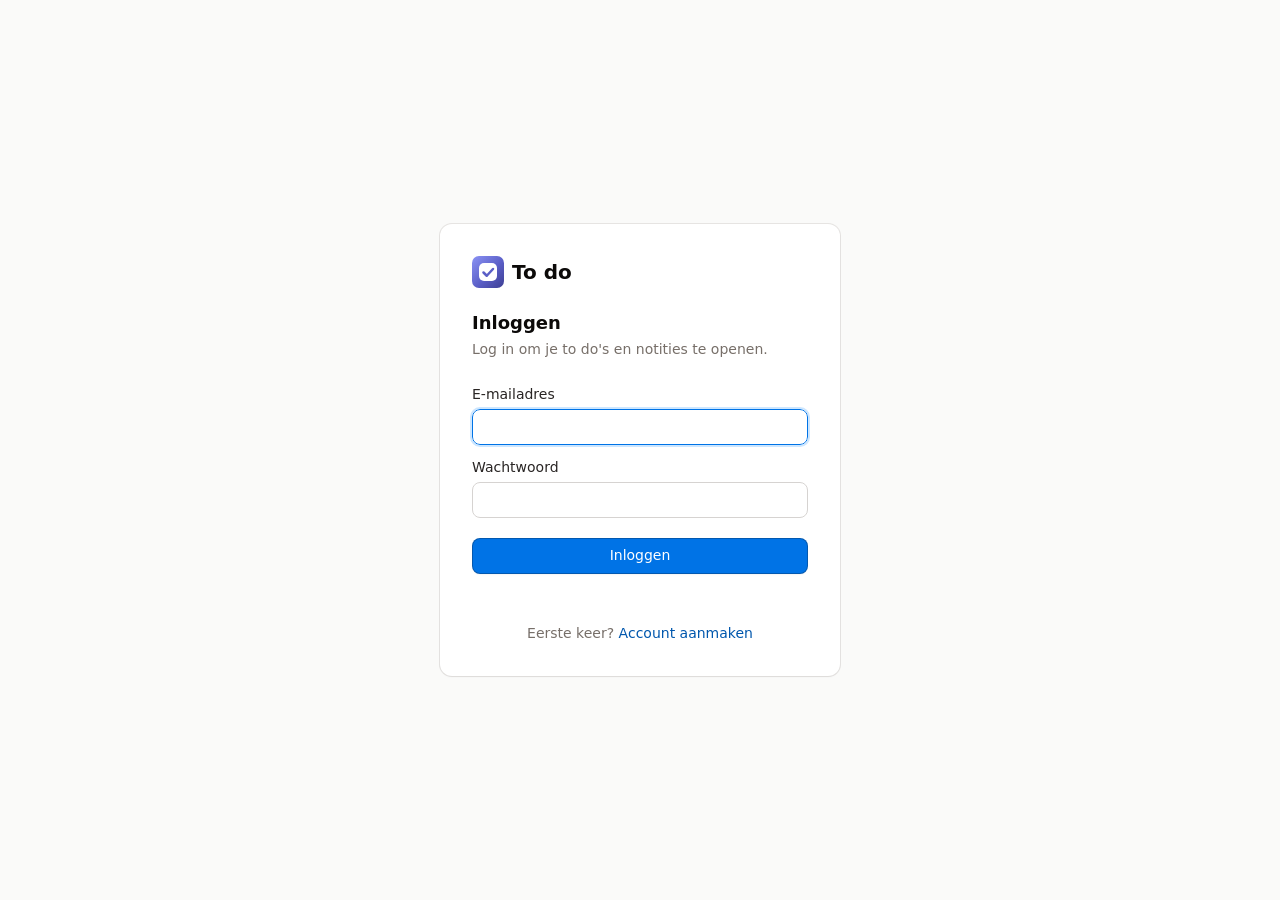
==== commit caafa824: "Database gekoppeld: Supabase-project van het CRM Co-Authored-By: Claude Fable 5.2 <noreply@anthropic" ====
--- a/index.html
+++ b/index.html
@@ -869,8 +869,8 @@
    ============================================================ */
 'use strict';
 
-var CFG_URL = "";
-var CFG_KEY = "";
+var CFG_URL = "https://vieqteitlgmspjirgbzq.supabase.co";
+var CFG_KEY = "sb_publishable_I8jtbvstxaiovaL0f5jXGw_usVp8rl3";
 var COLORS = ['groen', 'geel', 'rood', 'blauw', 'paars', 'roze', 'teal', 'grijs'];
 var DEFAULT_LABELS = [['Prio', 'groen'], ['Wachten', 'geel']];
 var DEMO = /[?&]demo\b/.test(location.search);
